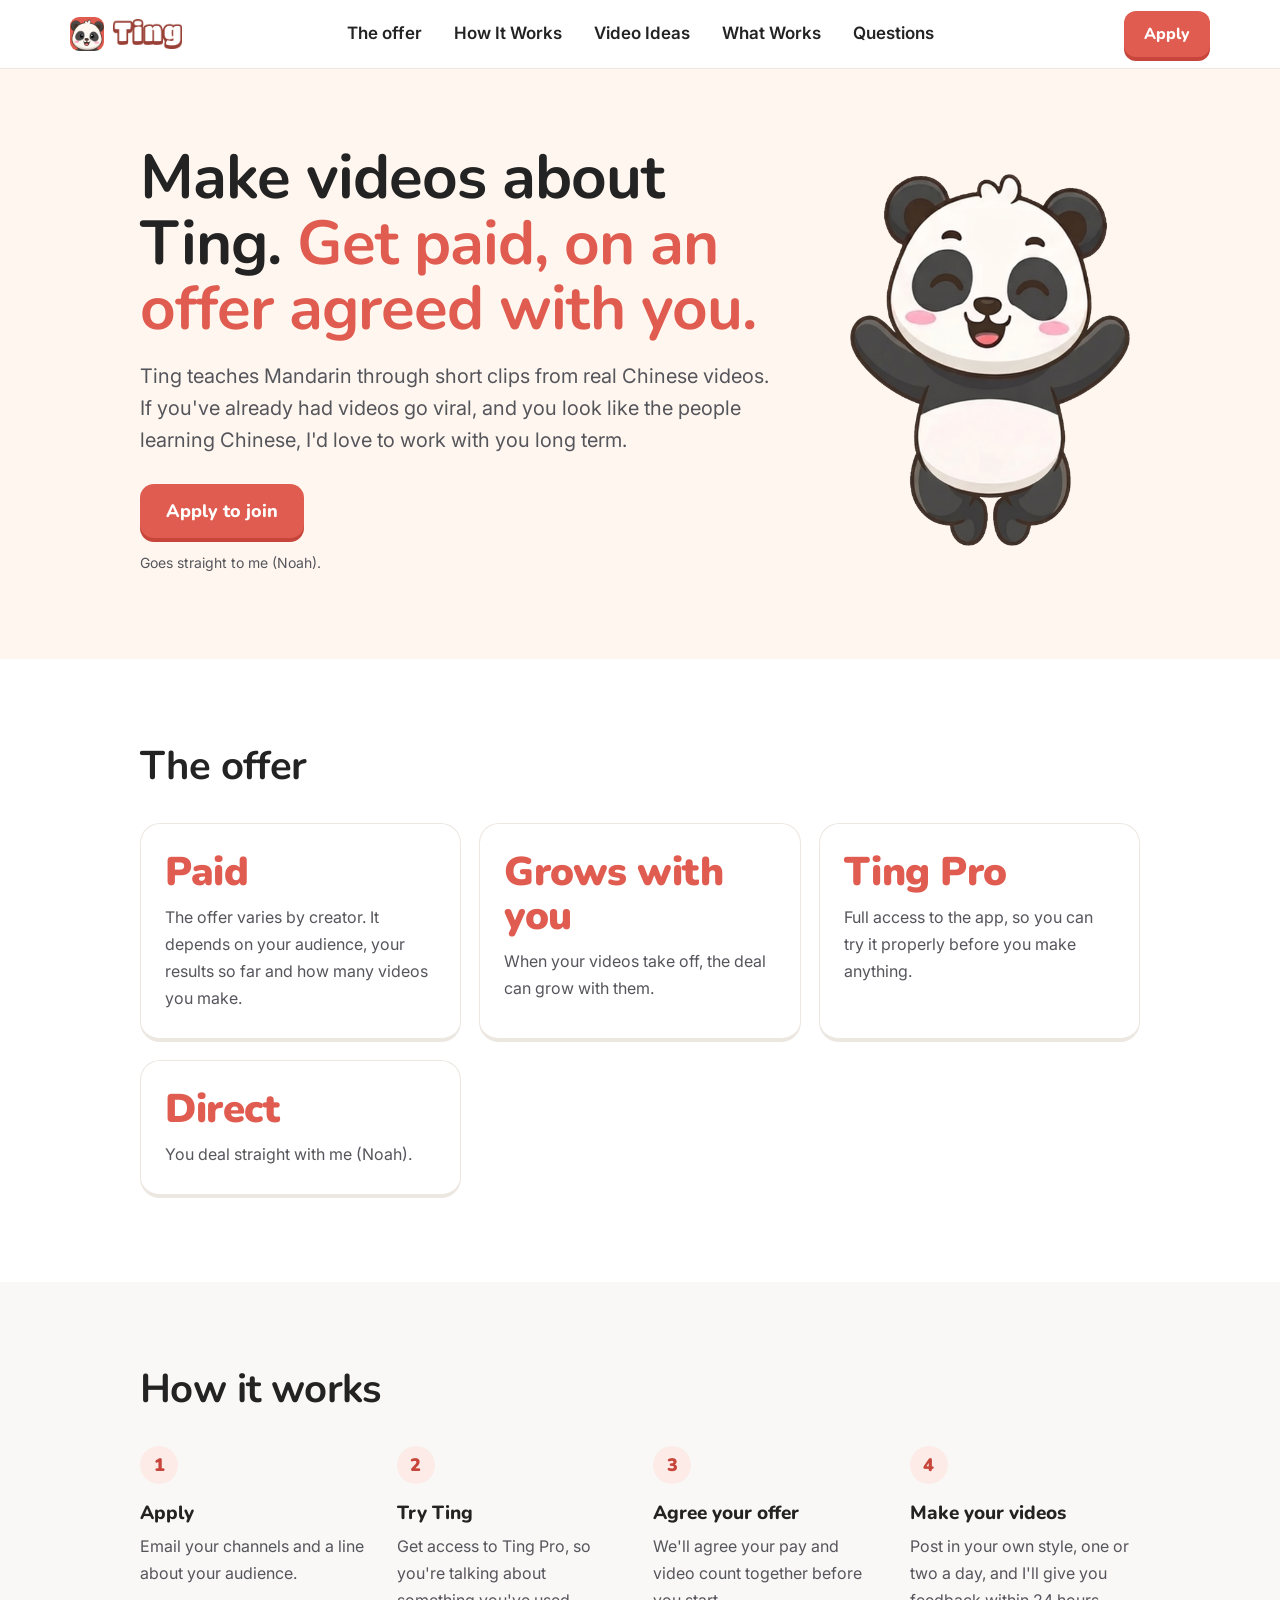
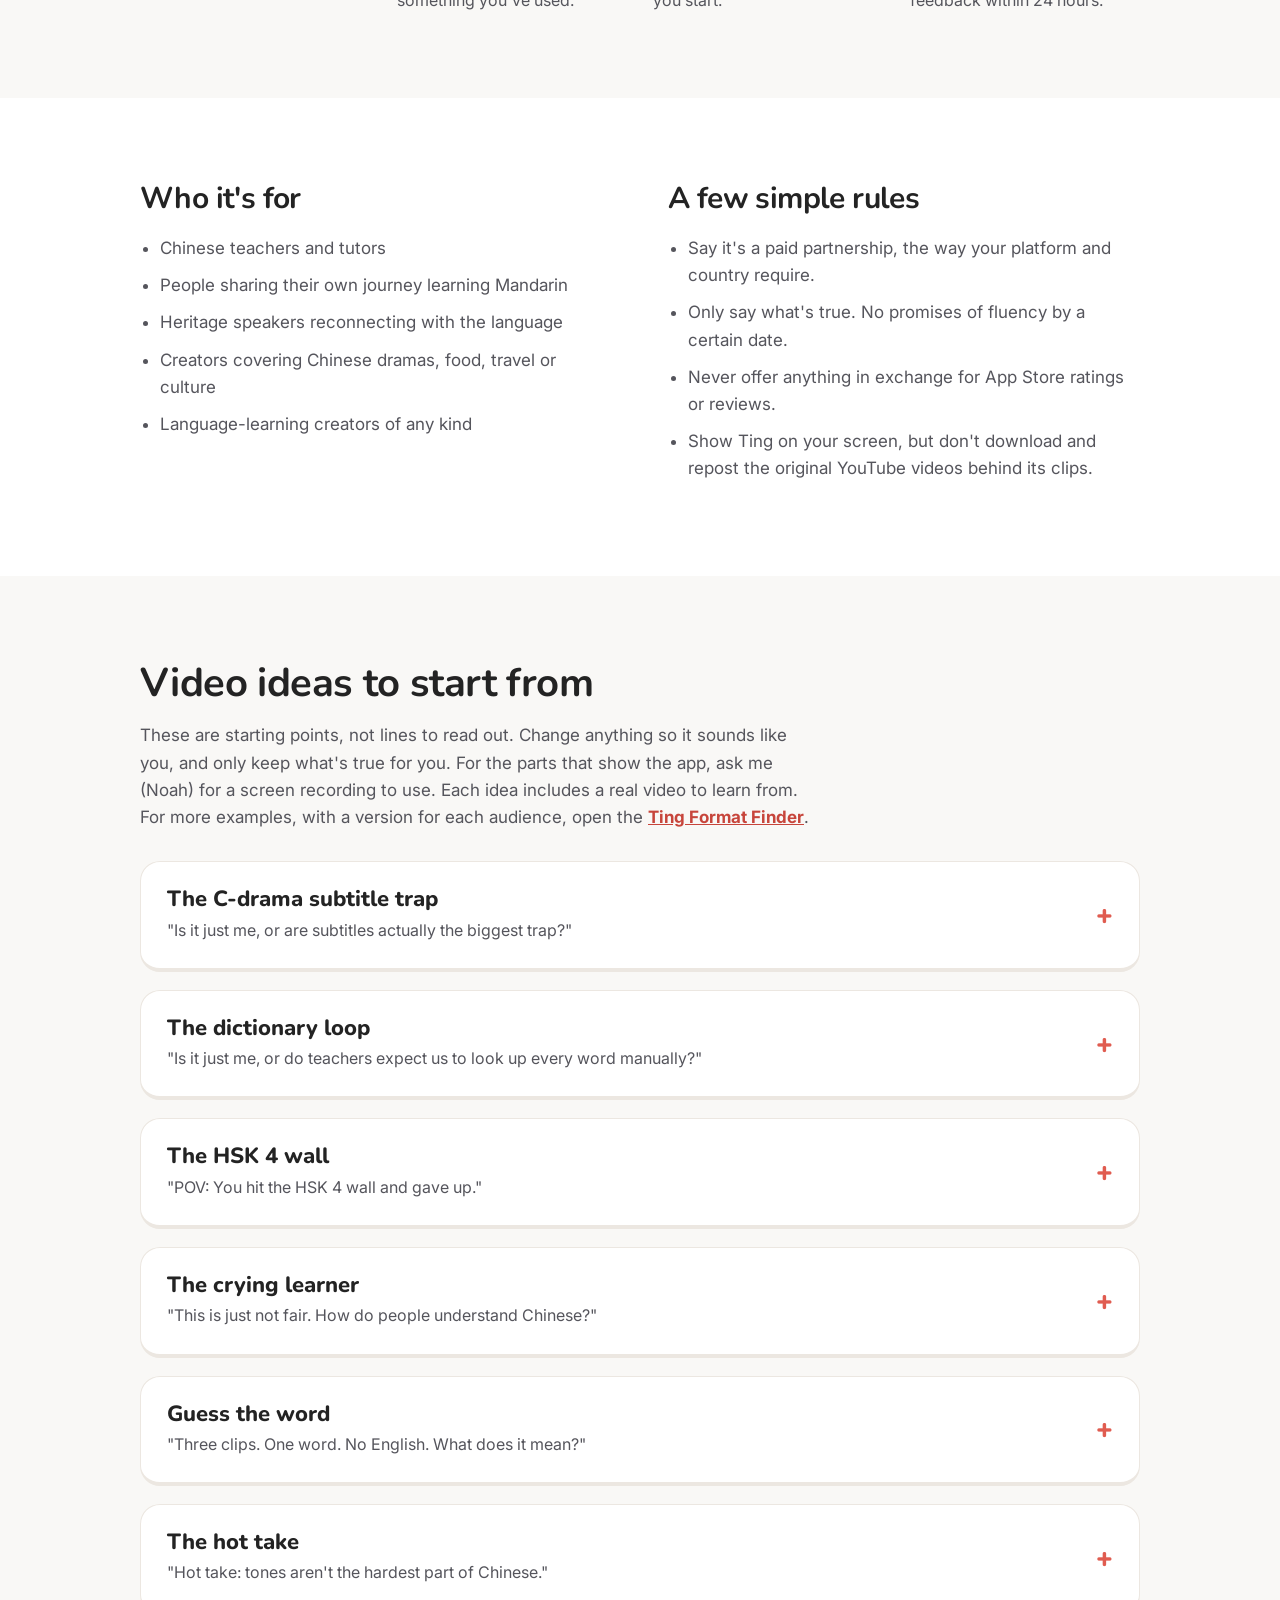
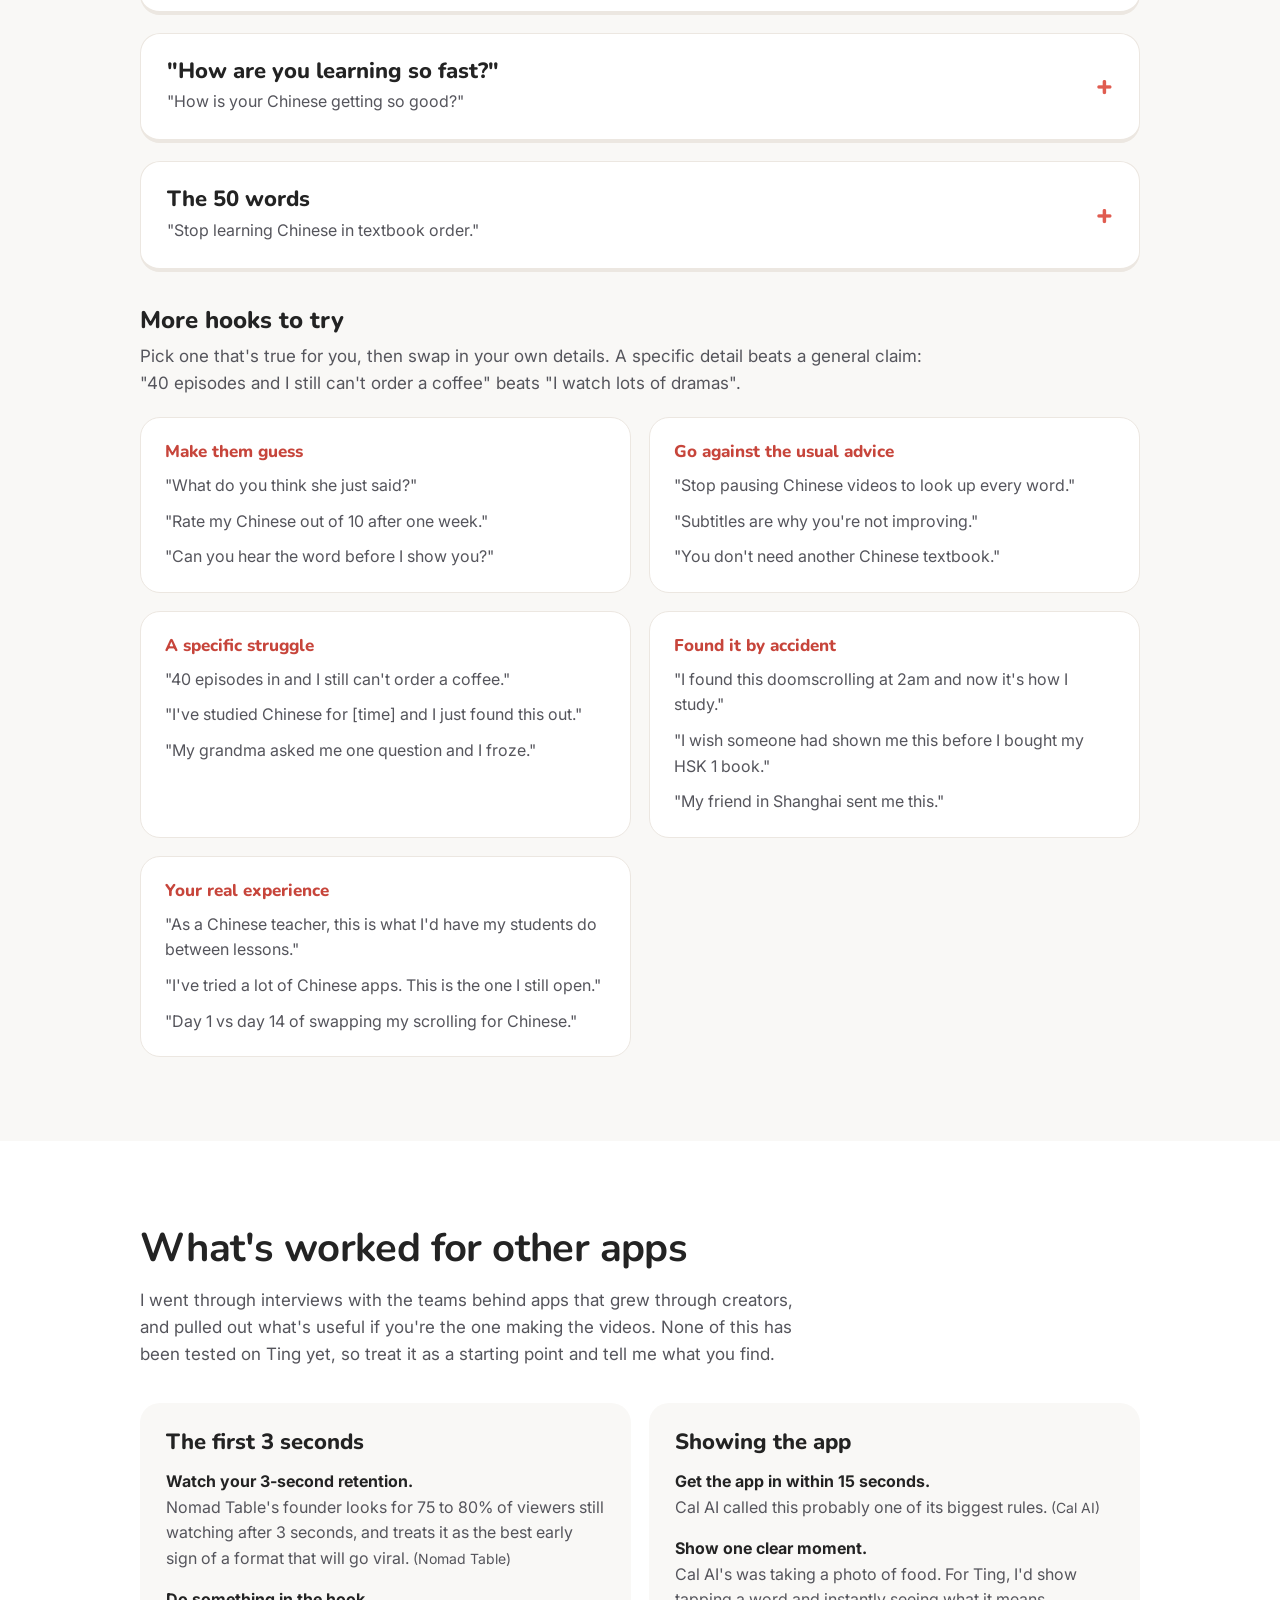
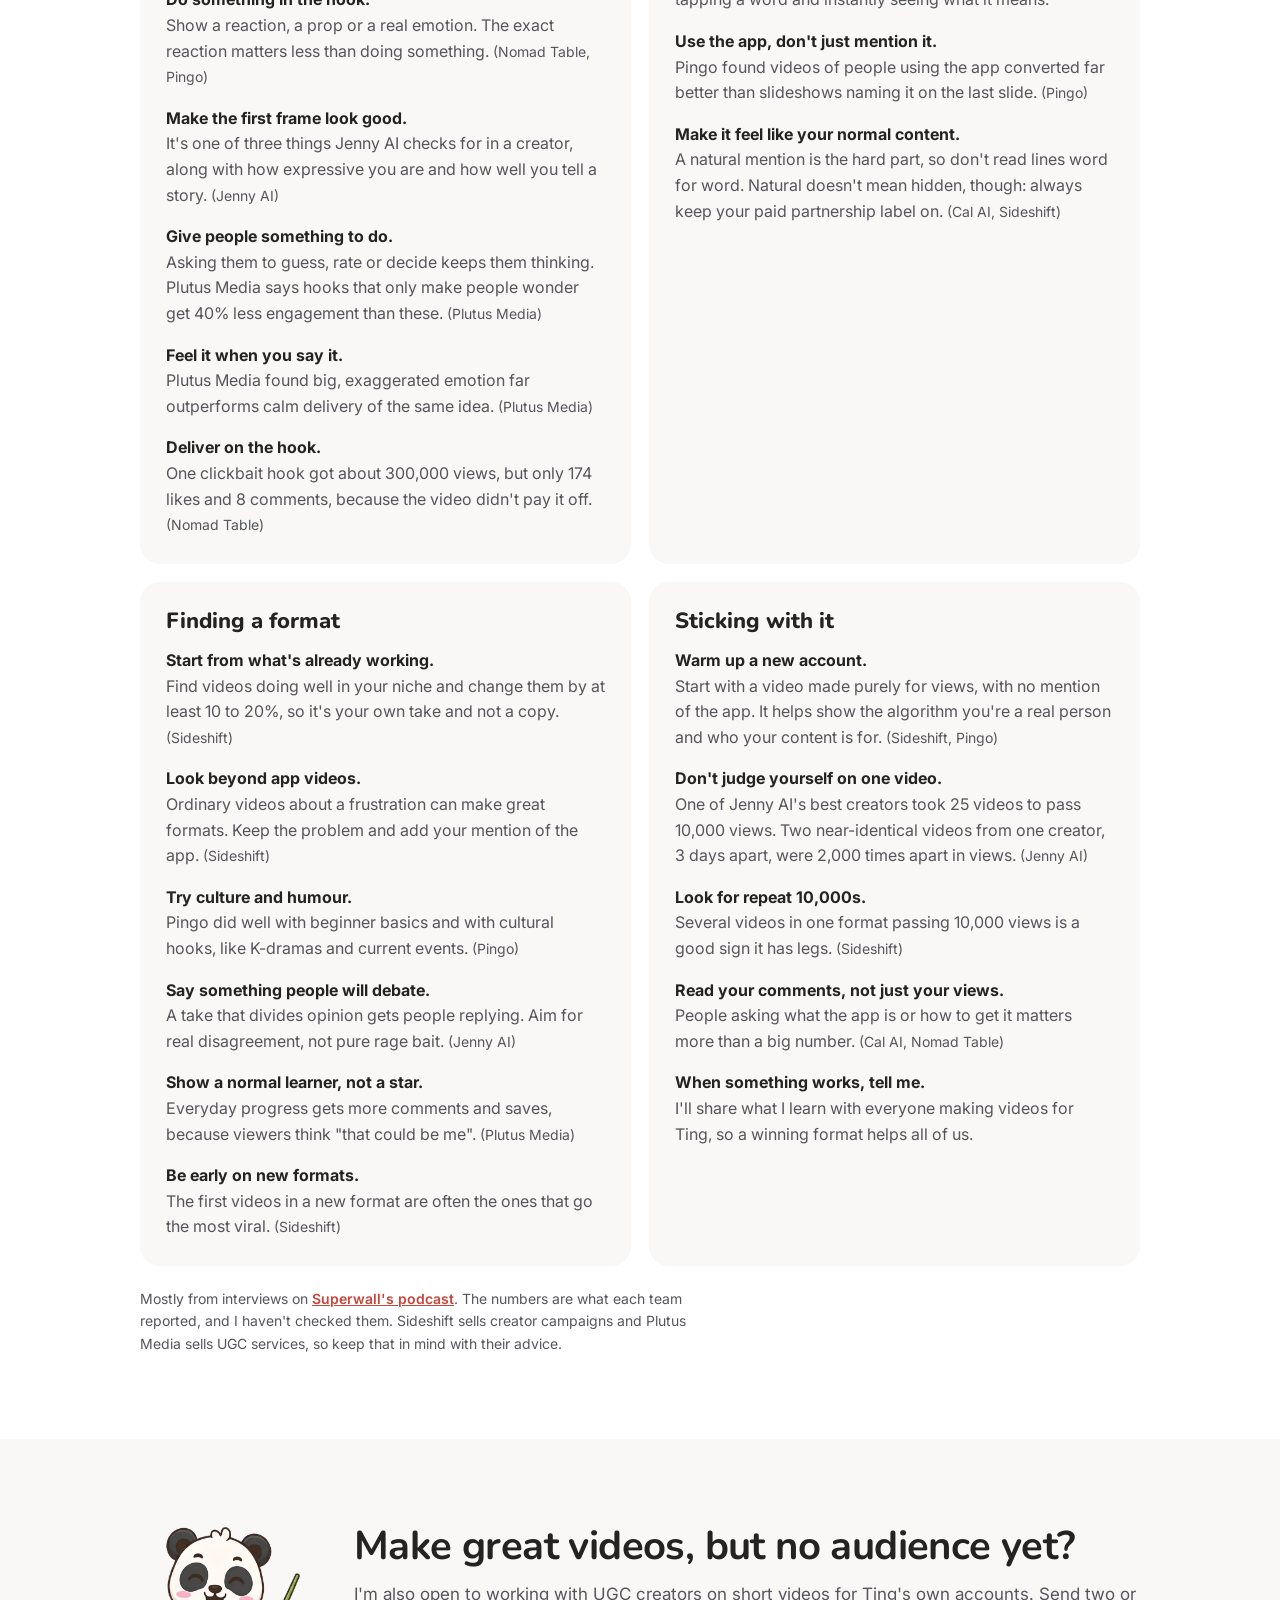
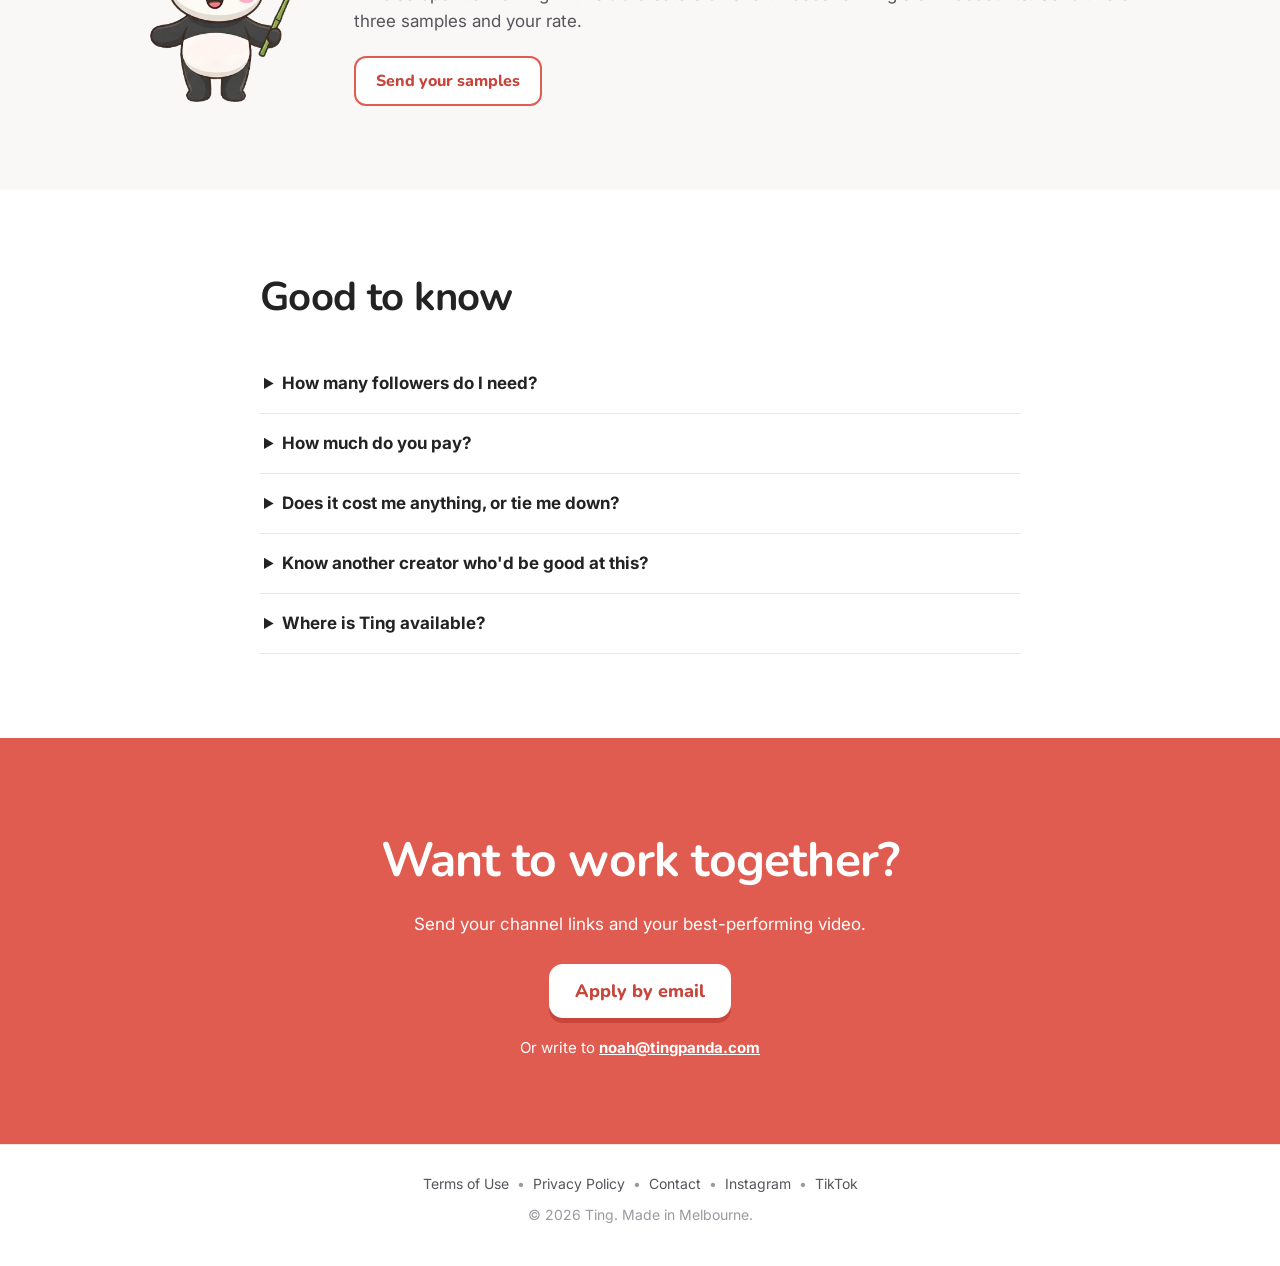
==== creators.html @ 16b4004b "Update website" ====
<!doctype html>
<html lang="en">
<head>
<meta charset="utf-8">
<meta name="viewport" content="width=device-width, initial-scale=1">
<meta name="robots" content="noindex, nofollow">
<title>Ting for Creators</title>
<meta name="description" content="Get paid to make videos about Ting. For creators who have gone viral and look like the people learning Chinese.">
<meta property="og:title" content="Ting for Creators">
<meta property="og:description" content="Get paid to make videos about Ting, on an offer agreed with you.">
<meta property="og:image" content="https://tingpanda.com/img/icon.png">
<link rel="icon" href="img/favicon.png?v=2">
<link rel="apple-touch-icon" href="img/icon.png?v=2">
<link rel="preconnect" href="https://fonts.googleapis.com">
<link rel="preconnect" href="https://fonts.gstatic.com" crossorigin>
<link href="https://fonts.googleapis.com/css2?family=Nunito:wght@700;800;900&family=Inter:wght@300;400;500;600;700&family=Noto+Sans+SC:wght@500;700&display=swap" rel="stylesheet">
<link rel="stylesheet" href="home.css?v=11">
<style>
  .c-hero { padding: 76px 0 84px; background: var(--bg-3); }
  .c-hero .wrap { display: grid; grid-template-columns: 1fr 300px; gap: 56px; align-items: center; max-width: 1000px; }
  .c-hero h1 { font-size: clamp(38px, 5.4vw, 62px); line-height: 1.06; letter-spacing: -1px; margin: 0 0 18px; }
  .c-hero h1 em { font-style: normal; color: var(--coral); }
  .c-hero .lede { font-size: 20px; color: var(--ink-2); margin: 0 0 28px; max-width: 34em; }
  .c-hero .small { font-size: 14px; color: var(--ink-2); margin: 14px 0 0; }
  .c-hero img { width: 100%; max-width: 280px; margin: 0 auto; }

  .c-sec { padding: 84px 0; }
  .c-sec.tint { background: var(--bg-2); }
  .c-sec .wrap { max-width: 1000px; }
  .c-sec h2 { font-size: clamp(28px, 3.6vw, 40px); letter-spacing: -.6px; line-height: 1.15; margin: 0 0 34px; }
  .c-sec > .wrap > p { color: var(--ink-2); max-width: 40em; }

  .terms { display: grid; grid-template-columns: repeat(3, 1fr); gap: 18px; }
  .term { background: #fff; border: 1px solid var(--line); border-bottom-width: 4px; border-radius: 20px; padding: 26px 24px; }
  .term b { display: block; font: 900 40px/1.1 "Nunito", sans-serif; color: var(--coral); margin-bottom: 10px; letter-spacing: -.5px; }
  .term span { color: var(--ink-2); font-size: 16px; }

  .steps { list-style: none; margin: 0; padding: 0; display: grid; grid-template-columns: repeat(4, 1fr); gap: 26px; counter-reset: s; }
  .steps li { counter-increment: s; }
  .steps li::before { content: counter(s); display: grid; place-items: center; width: 38px; height: 38px; border-radius: 50%; background: var(--coral-soft); color: var(--coral-dark); font: 900 18px "Nunito", sans-serif; margin-bottom: 14px; }
  .steps b { display: block; font-family: "Nunito", sans-serif; font-weight: 800; font-size: 19px; margin-bottom: 4px; }
  .steps span { color: var(--ink-2); font-size: 16px; }

  .two { display: grid; grid-template-columns: 1fr 1fr; gap: 56px; }
  .two h2 { font-size: 30px; margin-bottom: 18px; }
  .two ul { margin: 0; padding-left: 20px; color: var(--ink-2); }
  .two li { margin-bottom: 10px; }

  .ideas-intro { margin: -18px 0 30px; }
  .idea { background: #fff; border: 1px solid var(--line); border-bottom-width: 4px; border-radius: 20px; margin-bottom: 18px; }
  .idea summary { cursor: pointer; list-style: none; display: flex; justify-content: space-between; align-items: center; gap: 20px; padding: 24px 26px; }
  .idea summary::-webkit-details-marker { display: none; }
  .idea summary b { display: block; font: 800 22px/1.2 "Nunito", sans-serif; margin-bottom: 4px; }
  .idea summary span { color: var(--ink-2); font-size: 16px; }
  .idea summary::after { content: "+"; flex: none; font: 900 28px/1 "Nunito", sans-serif; color: var(--coral); }
  .idea[open] summary::after { content: "\2212"; }
  .beats { list-style: none; margin: 0; padding: 0 26px; counter-reset: b; }
  .beats li { counter-increment: b; display: grid; grid-template-columns: 34px 1fr 1fr; gap: 12px 20px; padding: 20px 0; border-top: 1px solid var(--line); }
  .beats li::before { content: counter(b); display: grid; place-items: center; width: 30px; height: 30px; border-radius: 50%; background: var(--coral-soft); color: var(--coral-dark); font: 900 15px "Nunito", sans-serif; }
  .beats h4 { margin: 0 0 3px; font: 800 13px "Nunito", sans-serif; color: var(--coral-dark); }
  .beats p { margin: 0; color: var(--ink-2); font-size: 16px; }
  .beats .text { margin-top: 12px; }
  .idea-notes { margin: 0; padding: 18px 26px 24px; border-top: 1px solid var(--line); color: var(--ink-2); font-size: 16px; }

  .refs { padding: 0 26px 22px; }
  .refs h4 { margin: 0 0 10px; font: 800 13px "Nunito", sans-serif; color: var(--coral-dark); }
  .ref-row { display: flex; flex-wrap: wrap; gap: 18px; }
  .ref { margin: 0; width: 100%; max-width: 300px; }
  .ref iframe { display: block; width: 100%; aspect-ratio: 9 / 16; border: 0; border-radius: 14px; background: #000; }
  .ref-play { appearance: none; display: flex; flex-direction: column; align-items: center; justify-content: center; gap: 8px; width: 100%; aspect-ratio: 9 / 16; border: 0; border-radius: 14px; background: #231f1c; color: #fff; font: 800 17px "Nunito", sans-serif; cursor: pointer; }
  .ref-play span { font-size: 36px; line-height: 1; }
  .ref figcaption { margin-top: 8px; font-size: 14px; color: var(--ink-2); }
  .ref figcaption a { color: var(--coral-dark); font-weight: 700; }
  .ref figcaption span { display: block; margin-top: 3px; }
  .ref-none { margin: 0; color: var(--ink-2); font-size: 16px; }

  .hook-bank { margin-top: 34px; }
  .hook-bank h3 { font: 800 24px/1.2 "Nunito", sans-serif; margin: 0 0 8px; }
  .hook-bank > p { color: var(--ink-2); margin: 0 0 20px; max-width: 46em; }
  .hook-groups { display: grid; grid-template-columns: 1fr 1fr; gap: 18px; }
  .hook-groups > div { background: #fff; border: 1px solid var(--line); border-radius: 20px; padding: 22px 24px; }
  .hook-groups h4 { margin: 0 0 10px; font: 800 17px "Nunito", sans-serif; color: var(--coral-dark); }
  .hook-groups ul { list-style: none; margin: 0; padding: 0; }
  .hook-groups li { margin: 0 0 10px; color: var(--ink-2); font-size: 16px; }
  .hook-groups li:last-child { margin-bottom: 0; }

  .tips-intro { margin: -18px 0 34px; }
  .tips { display: grid; grid-template-columns: 1fr 1fr; gap: 18px; }
  .tip-group { background: var(--bg-2); border-radius: 20px; padding: 26px; }
  .tip-group h3 { font: 800 22px/1.2 "Nunito", sans-serif; margin: 0 0 14px; }
  .tip-group ul { list-style: none; margin: 0; padding: 0; }
  .tip-group li { margin: 0 0 16px; color: var(--ink-2); font-size: 16px; }
  .tip-group li:last-child { margin-bottom: 0; }
  .tip-group li b { display: block; color: var(--ink); font-weight: 700; }
  .tip-group li i { font-style: normal; font-size: 14px; }
  .tips-note { margin: 22px 0 0; font-size: 14px; }
  .tips-note a { color: var(--coral-dark); font-weight: 600; }

  .ugc { display: grid; grid-template-columns: 170px 1fr; gap: 44px; align-items: center; }
  .ugc img { width: 150px; margin: 0 auto; }
  .ugc h2 { margin-bottom: 12px; }
  .ugc p { color: var(--ink-2); margin: 0 0 20px; }
  .btn.ghost { background: #fff; color: var(--coral-dark); box-shadow: none; border: 2px solid var(--coral); }

  .c-sec.faq { max-width: none; padding: 84px 0; }
  .c-sec.faq .wrap { max-width: 760px; }
  .c-sec.faq h2 { text-align: left; font-size: clamp(28px, 3.6vw, 40px); }

  .apply { background: var(--coral); color: #fff; text-align: center; padding: 84px 0; }
  .apply h2 { font-size: clamp(32px, 4.4vw, 48px); letter-spacing: -.8px; margin: 0 0 12px; }
  .apply p { margin: 0 auto 26px; max-width: 34em; }
  .apply .btn { background: #fff; color: var(--coral-dark); box-shadow: 0 5px 0 var(--coral-dark); }
  .apply .mail { font-size: 15px; margin: 18px auto 0; }
  .apply .mail a { color: #fff; font-weight: 700; }

  @media (max-width: 900px) {
    .c-hero { padding: 48px 0 56px; }
    .c-hero .wrap { grid-template-columns: 1fr; gap: 32px; }
    .c-hero img { max-width: 190px; }
    .c-sec, .c-sec.faq, .apply { padding: 60px 0; }
    .terms, .two { grid-template-columns: 1fr; }
    .two { gap: 44px; }
    .steps { grid-template-columns: 1fr 1fr; }
    .tips, .hook-groups { grid-template-columns: 1fr; }
    .beats li { grid-template-columns: 34px 1fr; }
    .beats li > div + div { grid-column: 2; }
    .ugc { grid-template-columns: 1fr; gap: 20px; }
    .ugc img { width: 120px; margin: 0; }
  }
  @media (max-width: 480px) { .steps { grid-template-columns: 1fr; } }
</style>
</head>
<body>

<nav class="top">
  <div class="wrap">
    <a class="brand" href="./"><img src="img/icon.png" alt=""><img class="word" src="img/wordmark.png" alt="Ting"></a>
    <div class="links">
      <a href="#terms">The offer</a>
      <a href="#how">How It Works</a>
      <a href="#ideas">Video Ideas</a>
      <a href="#what-works">What Works</a>
      <a href="#questions">Questions</a>
    </div>
    <div class="cta"><a class="btn" href="#apply">Apply</a></div>
  </div>
</nav>

<header class="c-hero">
  <div class="wrap">
    <div>
      <h1>Make videos about Ting. <em>Get paid, on an offer agreed with you.</em></h1>
      <p class="lede">Ting teaches Mandarin through short clips from real Chinese videos. If you've already had videos go viral, and you look like the people learning Chinese, I'd love to work with you long term.</p>
      <a class="btn big" href="#apply">Apply to join</a>
      <p class="small">Goes straight to me (Noah).</p>
    </div>
    <img src="img/ting-celebrate.png" alt="Ting the panda, jumping with both arms up">
  </div>
</header>

<section class="c-sec" id="terms">
  <div class="wrap">
    <h2>The offer</h2>
    <div class="terms">
      <div class="term"><b>Paid</b><span>The offer varies by creator. It depends on your audience, your results so far and how many videos you make.</span></div>
      <div class="term"><b>Grows with you</b><span>When your videos take off, the deal can grow with them.</span></div>
      <div class="term"><b>Ting Pro</b><span>Full access to the app, so you can try it properly before you make anything.</span></div>
      <div class="term"><b>Direct</b><span>You deal straight with me (Noah).</span></div>
    </div>
  </div>
</section>

<section class="c-sec tint" id="how">
  <div class="wrap">
    <h2>How it works</h2>
    <ol class="steps">
      <li><b>Apply</b><span>Email your channels and a line about your audience.</span></li>
      <li><b>Try Ting</b><span>Get access to Ting Pro, so you're talking about something you've used.</span></li>
      <li><b>Agree your offer</b><span>We'll agree your pay and video count together before you start.</span></li>
      <li><b>Make your videos</b><span>Post in your own style, one or two a day, and I'll give you feedback within 24 hours.</span></li>
    </ol>
  </div>
</section>

<section class="c-sec">
  <div class="wrap two">
    <div>
      <h2>Who it's for</h2>
      <ul>
        <li>Chinese teachers and tutors</li>
        <li>People sharing their own journey learning Mandarin</li>
        <li>Heritage speakers reconnecting with the language</li>
        <li>Creators covering Chinese dramas, food, travel or culture</li>
        <li>Language-learning creators of any kind</li>
      </ul>
    </div>
    <div>
      <h2>A few simple rules</h2>
      <ul>
        <li>Say it's a paid partnership, the way your platform and country require.</li>
        <li>Only say what's true. No promises of fluency by a certain date.</li>
        <li>Never offer anything in exchange for App Store ratings or reviews.</li>
        <li>Show Ting on your screen, but don't download and repost the original YouTube videos behind its clips.</li>
      </ul>
    </div>
  </div>
</section>

<section class="c-sec tint" id="ideas">
  <div class="wrap">
    <h2>Video ideas to start from</h2>
    <p class="ideas-intro">These are starting points, not lines to read out. Change anything so it sounds like you, and only keep what's true for you. For the parts that show the app, ask me (Noah) for a screen recording to use. Each idea includes a real video to learn from. For more examples, with a version for each audience, open the <a href="formats.html" style="color:var(--coral-dark);font-weight:700">Ting Format Finder</a>.</p>


    <details class="idea">
      <summary><div><b>The C-drama subtitle trap</b><span>"Is it just me, or are subtitles actually the biggest trap?"</span></div></summary>
      <div class="refs"><h4>Reference video</h4><div class="ref-row">
        <figure class="ref"><button class="ref-play" type="button" data-src="https://www.tiktok.com/player/v1/7694815793871179028?controls=1&amp;autoplay=1" data-title="Reference video by @studyingwithtierra" aria-label="Play Reference video by @studyingwithtierra"><span>▶</span>Play video</button><figcaption><a href="https://www.tiktok.com/@studyingwithtierra/video/7694815793871179028" target="_blank" rel="noopener">@studyingwithtierra</a> · 486K views<span>Borrow the format: satisfying hands, a relatable complaint, then a quick look at the app. This one is for a study app.</span></figcaption></figure>
      </div></div>
      <ol class="beats">
        <li>
          <div><h4>Show</h4><p>Close-up, talking to camera. You're holding a new phone or tablet, with a corner of the clear screen protector pinched between your fingers.</p><div class="text"><h4>On-screen text</h4><p>just me / subtitles / biggest trap?</p></div></div>
          <div><h4>Say</h4><p>"Is it just me, or are subtitles actually the biggest trap?"</p></div>
        </li>
        <li>
          <div><h4>Show</h4><p>Slowly peel the protector back, close to the mic. Cut to you looking frustrated, with a drama playing on the TV behind you.</p><div class="text"><h4>On-screen text</h4><p>watching shows / barely any vocab growth / real TV way too fast / textbooks boring / like me,</p></div></div>
          <div><h4>Say</h4><p>"You spend hours watching C-dramas, but you're just reading English. Barely any vocab growth. Real Chinese is way too fast and textbooks are just boring. If you're stuck like me,"</p></div>
        </li>
        <li>
          <div><h4>Show</h4><p>Screen recording of Ting opening, with a clip playing.</p><div class="text"><h4>On-screen text</h4><p>how I survive / tingpanda.com / real Chinese clips</p></div></div>
          <div><h4>Say</h4><p>"this is how I survive. Ting lets you watch real Chinese videos with interactive words."</p></div>
        </li>
        <li>
          <div><h4>Show</h4><p>Screen recording. Tap a word in the subtitles: the pinyin and English pop up, and it's saved to your flashcards. Add a ding in the edit.</p><div class="text"><h4>On-screen text</h4><p>tap any word / pinyin / auto-flashcards / remember it / HSK levels</p></div></div>
          <div><h4>Say</h4><p>"Just tap a word for the pinyin and meaning. It automatically saves it to your flashcards, so you actually remember it. You can even filter by HSK level, so it's not overwhelming."</p></div>
        </li>
        <li>
          <div><h4>Show</h4><p>Back to camera, looking relieved, with Ting open on your phone.</p><div class="text"><h4>On-screen text</h4><p>A few words from your own line.</p></div></div>
          <div><h4>Say</h4><p>One true thing Ting has done for you, like a word you now catch when you hear it.</p></div>
        </li>
        <li>
          <div><h4>Show</h4><p>Point to where the Save button sits on TikTok.</p><div class="text"><h4>On-screen text</h4><p>Save this / study sesh / follow for more</p></div></div>
          <div><h4>Say</h4><p>"Save this for your next study sesh and follow for more tips."</p></div>
        </li>
      </ol>
      <p class="idea-notes"><strong>Filming notes:</strong> use natural light facing you, with a good mic close to the phone for the peel. Keep the cuts fast during the demo, and highlight key words in the captions in red or yellow. Start on a low-fi, slightly frustrated beat, then switch to a brighter lo-fi beat when the app appears.</p>
    </details>

    <details class="idea">
      <summary><div><b>The dictionary loop</b><span>"Is it just me, or do teachers expect us to look up every word manually?"</span></div></summary>
      <div class="refs"><h4>Reference video</h4><div class="ref-row">
        <figure class="ref"><button class="ref-play" type="button" data-src="https://www.tiktok.com/player/v1/7694815793871179028?controls=1&amp;autoplay=1" data-title="Reference video by @studyingwithtierra" aria-label="Play Reference video by @studyingwithtierra"><span>▶</span>Play video</button><figcaption><a href="https://www.tiktok.com/@studyingwithtierra/video/7694815793871179028" target="_blank" rel="noopener">@studyingwithtierra</a> · 486K views<span>Same format as the subtitle trap: a complaint over something satisfying, then the app.</span></figcaption></figure>
      </div></div>
      <ol class="beats">
        <li>
          <div><h4>Show</h4><p>Close-up, talking to camera. You look exhausted, and drop a thick Chinese dictionary onto the desk with a heavy thud.</p><div class="text"><h4>On-screen text</h4><p>is it just me / dictionary loop / = hell</p></div></div>
          <div><h4>Say</h4><p>"Is it just me, or do teachers expect us to look up every word manually?"</p></div>
        </li>
        <li>
          <div><h4>Show</h4><p>Click a multi-colour pen loudly while acting out the cycle of pausing, looking up and forgetting. Flip through the pages frantically, with a C-drama playing behind you.</p><div class="text"><h4>On-screen text</h4><p>pause video / open dictionary / type radical / forget context / repeat 100x / HSK plateau</p></div></div>
          <div><h4>Say</h4><p>"The manual dictionary loop is literally hell. You pause the video, open your dictionary app, type the strokes, forget the sentence, start over. Hours of work for a 30-second Douyin clip. It's not learning, it's torture."</p></div>
        </li>
        <li>
          <div><h4>Show</h4><p>Abrupt cut to a crisp screen recording. Your thumb scrolls through food videos in Ting.</p><div class="text"><h4>On-screen text</h4><p>how I survive / native content</p></div></div>
          <div><h4>Say</h4><p>"Since I can't pause life, I use Ting instead."</p></div>
        </li>
        <li>
          <div><h4>Show</h4><p>Fast montage. Your thumb taps a character, and the pinyin and meaning pop up. In the edit, the word flies into a Saved icon.</p><div class="text"><h4>On-screen text</h4><p>tap to define / auto-flashcards / no manual entry</p></div></div>
          <div><h4>Say</h4><p>"I just scroll through the feed, see a word I don't know, tap it, and it shows the pinyin and saves it to my flashcards instantly. No typing, no switching apps, just vibes."</p></div>
        </li>
        <li>
          <div><h4>Show</h4><p>Back to camera, leaning back and relaxed, watching a video on your phone with no dictionary in sight.</p><div class="text"><h4>On-screen text</h4><p>A few words from your own line.</p></div></div>
          <div><h4>Say</h4><p>One true thing that's changed for you, like how long it's been since you opened a dictionary mid-video.</p></div>
        </li>
        <li>
          <div><h4>Show</h4><p>Point to an animated Save icon. End on the Ting logo on a clean background.</p><div class="text"><h4>On-screen text</h4><p>Save this / HSK 4, 5, 6 tips</p></div></div>
          <div><h4>Say</h4><p>"Save this if you're stuck at an HSK plateau, and follow for more."</p></div>
        </li>
      </ol>
    </details>

    <details class="idea">
      <summary><div><b>The HSK 4 wall</b><span>"POV: You hit the HSK 4 wall and gave up."</span></div></summary>
      <div class="refs"><h4>Reference video</h4><div class="ref-row">
        <figure class="ref"><button class="ref-play" type="button" data-src="https://www.tiktok.com/player/v1/7694815793871179028?controls=1&amp;autoplay=1" data-title="Reference video by @studyingwithtierra" aria-label="Play Reference video by @studyingwithtierra"><span>▶</span>Play video</button><figcaption><a href="https://www.tiktok.com/@studyingwithtierra/video/7694815793871179028" target="_blank" rel="noopener">@studyingwithtierra</a> · 486K views<span>Same format again: a relatable complaint, then the app.</span></figcaption></figure>
      </div></div>
      <ol class="beats">
        <li>
          <div><h4>Show</h4><p>Close-up, talking to camera. You look exhausted and hold a thick HSK 4 textbook, while one hand clicks a mechanical keyboard just out of frame.</p><div class="text"><h4>On-screen text</h4><p>POV: You hit the HSK 4 wall and gave up.</p></div></div>
          <div><h4>Say</h4><p>"Is it just me, or is HSK 4 a brick wall?"</p></div>
        </li>
        <li>
          <div><h4>Show</h4><p>Fast cuts between your face and extreme close-ups of fingers on creamy-sounding keys. Behind you, a messy desk with Chinese characters on post-its.</p><div class="text"><h4>On-screen text</h4><p>textbooks are too dry / real Chinese is 100x speed / how do people learn this??</p></div></div>
          <div><h4>Say</h4><p>"Textbooks never prepare you. Native content feels like another language, and it's way too fast."</p></div>
        </li>
        <li>
          <div><h4>Show</h4><p>Clean transition from your face to a vertical screen recording of the Ting feed, showing vlogs with Chinese subtitles.</p><div class="text"><h4>On-screen text</h4><p>how I actually survive / native immersion</p></div></div>
          <div><h4>Say</h4><p>"This is what I use now: the Ting app."</p></div>
        </li>
        <li>
          <div><h4>Show</h4><p>Zoom in on a fast-talking vlogger in the recording. Tap a hard word in the subtitles, and the pinyin and English pop up. In the edit, the word flies into a saved icon.</p><div class="text"><h4>On-screen text</h4><p>taps = definitions / auto-convert to flashcard / SRS magic</p></div></div>
          <div><h4>Say</h4><p>"Just scroll, and when you don't know a word, tap it. You get the pinyin and meaning, and it becomes a flashcard to help it stick."</p></div>
        </li>
        <li>
          <div><h4>Show</h4><p>Back to you, looking relaxed, with a C-drama on a tablet behind you and no textbook in sight.</p><div class="text"><h4>On-screen text</h4><p>A few words from your own line.</p></div></div>
          <div><h4>Say</h4><p>One true thing that's changed for you, like a line you caught in a show without looking down.</p></div>
        </li>
        <li>
          <div><h4>Show</h4><p>Point to the Ting logo on your phone and give a thumbs up.</p><div class="text"><h4>On-screen text</h4><p>Save this / Link in bio?</p></div></div>
          <div><h4>Say</h4><p>"Save this for your next study session, and follow for more tips."</p></div>
        </li>
      </ol>
      <p class="idea-notes"><strong>Filming notes:</strong> use soft desk lighting, an external mic close to the keyboard, and a tripod for steady phone shots. Start the audio of each beat just before the picture changes to keep the momentum up. Use lo-fi beats with a steady rhythm that matches the tapping.</p>
    </details>

    <details class="idea">
      <summary><div><b>The crying learner</b><span>"This is just not fair. How do people understand Chinese?"</span></div></summary>
      <div class="refs"><h4>Reference videos</h4><div class="ref-row">
        <figure class="ref"><button class="ref-play" type="button" data-src="https://www.tiktok.com/player/v1/7573598206358031623?controls=1&amp;autoplay=1" data-title="Reference video by @learnwithshrimpik" aria-label="Play Reference video by @learnwithshrimpik"><span>▶</span>Play video</button><figcaption><a href="https://www.tiktok.com/@learnwithshrimpik/video/7573598206358031623" target="_blank" rel="noopener">@learnwithshrimpik</a> · 31.9M views<span>The biggest example, for a Russian-learning app.</span></figcaption></figure>
        <figure class="ref"><button class="ref-play" type="button" data-src="https://www.tiktok.com/player/v1/7561245335427878151?controls=1&amp;autoplay=1" data-title="Reference video by @lifewchloedespatie" aria-label="Play Reference video by @lifewchloedespatie"><span>▶</span>Play video</button><figcaption><a href="https://www.tiktok.com/@lifewchloedespatie/video/7561245335427878151" target="_blank" rel="noopener">@lifewchloedespatie</a> · 4.8M views<span>The same format about learning Chinese.</span></figcaption></figure>
      </div></div>
      <ol class="beats">
        <li>
          <div><h4>Show</h4><p>Tight close-up, on the edge of tears. Smudged mascara is what the big versions use. Hold for under 2 seconds.</p><div class="text"><h4>On-screen text</h4><p>This is just not fair. How do people understand Chinese?</p></div></div>
          <div><h4>Say</h4><p>Nothing. Let your face do it.</p></div>
        </li>
        <li>
          <div><h4>Show</h4><p>Hard cut to your phone in your hand, with a Ting clip playing and the sound up. Keep the same text on screen the whole video.</p><div class="text"><h4>On-screen text</h4><p>Same line, unchanged.</p></div></div>
          <div><h4>Say</h4><p>Nothing. The clip is the sound.</p></div>
        </li>
        <li>
          <div><h4>Show</h4><p>Tap a word. The pinyin and meaning pop up.</p><div class="text"><h4>On-screen text</h4><p>Same line, unchanged.</p></div></div>
          <div><h4>Say</h4><p>Nothing, or repeat the word once, badly.</p></div>
        </li>
        <li>
          <div><h4>Show</h4><p>End on the phone, a beat after the meaning appears. Don't cut back for a speech.</p><div class="text"><h4>On-screen text</h4><p>Same line, unchanged.</p></div></div>
          <div><h4>Say</h4><p>Nothing. Put Ting in your caption, with your paid partnership label on.</p></div>
        </li>
      </ol>
      <p class="idea-notes"><strong>Why this one:</strong> This is the strongest format we found for language apps. Versions for CapWords and Airlearn reached 4.7M, 5.4M and 2.9M views, with up to 163,000 shares, in 5 to 15 seconds. It works because the feeling is big and the demo is instant. Go big with the emotion: calm versions don't travel.</p>
    </details>

    <details class="idea">
      <summary><div><b>Guess the word</b><span>"Three clips. One word. No English. What does it mean?"</span></div></summary>
      <div class="refs"><h4>Reference video</h4><p class="ref-none">This one is our own idea, so there isn't a proven example yet. If you try it, you'd be one of the first.</p></div>
      <ol class="beats">
        <li>
          <div><h4>Show</h4><p>Your phone, playing the first of three Ting clips that use the same word. Ask me for these: I can send any word, and 喝 is a good first one because you can see people drinking.</p><div class="text"><h4>On-screen text</h4><p>3 clips / 1 word / what does 喝 mean?</p></div></div>
          <div><h4>Say</h4><p>Nothing. Let the clips play, about 2 seconds each.</p></div>
        </li>
        <li>
          <div><h4>Show</h4><p>Clips two and three, cut fast.</p><div class="text"><h4>On-screen text</h4><p>clip 2 / clip 3 / guess in the comments</p></div></div>
          <div><h4>Say</h4><p>"Got it? Comment your guess before I tell you."</p></div>
        </li>
        <li>
          <div><h4>Show</h4><p>Tap the word in Ting. The meaning pops up.</p><div class="text"><h4>On-screen text</h4><p>喝 hē = drink</p></div></div>
          <div><h4>Say</h4><p>"It means drink. You just worked that out with no flashcard."</p></div>
        </li>
        <li>
          <div><h4>Show</h4><p>Back to you, or stay on the app.</p><div class="text"><h4>On-screen text</h4><p>Ting / real clips, one new word at a time</p></div></div>
          <div><h4>Say</h4><p>"That's how Ting teaches you. Follow and I'll test you on another one."</p></div>
        </li>
      </ol>
      <p class="idea-notes"><strong>Why this one:</strong> It makes the viewer do something, and every guess is a comment. It also shows what makes Ting different in about 10 seconds.</p>
    </details>

    <details class="idea">
      <summary><div><b>The hot take</b><span>"Hot take: tones aren't the hardest part of Chinese."</span></div></summary>
      <div class="refs"><h4>Reference video</h4><div class="ref-row">
        <figure class="ref"><button class="ref-play" type="button" data-src="https://www.tiktok.com/player/v1/7686369171365432583?controls=1&amp;autoplay=1" data-title="Reference video by @moji.learn" aria-label="Play Reference video by @moji.learn"><span>▶</span>Play video</button><figcaption><a href="https://www.tiktok.com/@moji.learn/video/7686369171365432583" target="_blank" rel="noopener">@moji.learn</a> · 352K views<span>No face and no talking: handwriting, then the phone.</span></figcaption></figure>
      </div></div>
      <ol class="beats">
        <li>
          <div><h4>Show</h4><p>Your hand writing characters in a notebook, filmed from above. No face needed.</p><div class="text"><h4>On-screen text</h4><p>HOT TAKE: tones aren't the hardest part of Chinese</p></div></div>
          <div><h4>Say</h4><p>Nothing. Quiet music and the sound of the pen.</p></div>
        </li>
        <li>
          <div><h4>Show</h4><p>Pick up your phone and open Ting. A real clip plays with pinyin above each word.</p><div class="text"><h4>On-screen text</h4><p>It's understanding people at normal speed</p></div></div>
          <div><h4>Say</h4><p>Nothing, or say the line if you prefer.</p></div>
        </li>
        <li>
          <div><h4>Show</h4><p>Tap one or two words, then swipe to the next clip.</p><div class="text"><h4>On-screen text</h4><p>so I learn from clips I can almost follow</p></div></div>
          <div><h4>Say</h4><p>Nothing.</p></div>
        </li>
      </ol>
      <p class="idea-notes"><strong>Why this one:</strong> A hiragana version of this got 121,000 views, about 165 times that account's usual, with no face and no talking. Use your own take, as long as you believe it, and expect people to argue with you in the comments.</p>
    </details>

    <details class="idea">
      <summary><div><b>"How are you learning so fast?"</b><span>"How is your Chinese getting so good?"</span></div></summary>
      <div class="refs"><h4>Reference video</h4><div class="ref-row">
        <figure class="ref"><button class="ref-play" type="button" data-src="https://www.tiktok.com/player/v1/7665635625688763668?controls=1&amp;autoplay=1" data-title="Reference video by @moji.learn" aria-label="Play Reference video by @moji.learn"><span>▶</span>Play video</button><figcaption><a href="https://www.tiktok.com/@moji.learn/video/7665635625688763668" target="_blank" rel="noopener">@moji.learn</a> · 330K views<span>A question, a one-word answer, then fast cuts.</span></figcaption></figure>
      </div></div>
      <ol class="beats">
        <li>
          <div><h4>Show</h4><p>An open textbook or a page of notes.</p><div class="text"><h4>On-screen text</h4><p>"How is your Chinese getting better so fast?"</p></div></div>
          <div><h4>Say</h4><p>Nothing. Quiet music.</p></div>
        </li>
        <li>
          <div><h4>Show</h4><p>Cut to Ting on your phone, with a clip playing.</p><div class="text"><h4>On-screen text</h4><p>"Ting"</p></div></div>
          <div><h4>Say</h4><p>Nothing.</p></div>
        </li>
        <li>
          <div><h4>Show</h4><p>Same shot.</p><div class="text"><h4>On-screen text</h4><p>"But how???"</p></div></div>
          <div><h4>Say</h4><p>Nothing.</p></div>
        </li>
        <li>
          <div><h4>Show</h4><p>Three or four fast cuts through Ting: a clip, a word tap, a review, another clip. One short line on each.</p><div class="text"><h4>On-screen text</h4><p>A few words each, in your own words</p></div></div>
          <div><h4>Say</h4><p>Nothing. Only use this if someone really has noticed your Chinese improving, or word the question as your own.</p></div>
        </li>
      </ol>
      <p class="idea-notes"><strong>Why this one:</strong> A Japanese learning version got about 100,000 views and nearly 4,000 saves, about 135 times that account's usual, using a one-word answer and fast cuts. It's easy to film and easy to change for any topic.</p>
    </details>

    <details class="idea">
      <summary><div><b>The 50 words</b><span>"Stop learning Chinese in textbook order."</span></div></summary>
      <div class="refs"><h4>Reference video</h4><div class="ref-row">
        <figure class="ref"><button class="ref-play" type="button" data-src="https://www.tiktok.com/player/v1/7658522978895908118?controls=1&amp;autoplay=1" data-title="Reference video by @englishbylily" aria-label="Play Reference video by @englishbylily"><span>▶</span>Play video</button><figcaption><a href="https://www.tiktok.com/@englishbylily/video/7658522978895908118" target="_blank" rel="noopener">@englishbylily</a> · 597K views<span>A closest match for the list idea: a word list that fills in as it's said. The 50 words angle itself is ours and untested.</span></figcaption></figure>
      </div></div>
      <ol class="beats">
        <li>
          <div><h4>Show</h4><p>Close a textbook and push it out of the frame.</p><div class="text"><h4>On-screen text</h4><p>Stop learning Chinese in textbook order</p></div></div>
          <div><h4>Say</h4><p>"Stop learning Chinese in textbook order."</p></div>
        </li>
        <li>
          <div><h4>Show</h4><p>Write the top five words on paper, or show them on screen: 的 我 是 了 你.</p><div class="text"><h4>On-screen text</h4><p>2.4 million words / 1,138 Chinese videos / top 50 = 46%</p></div></div>
          <div><h4>Say</h4><p>"Ting counted 2.4 million words across 1,138 Chinese videos. Just 50 words made up 46% of them."</p></div>
        </li>
        <li>
          <div><h4>Show</h4><p>Screen recording of Ting, with one of those words in a real clip.</p><div class="text"><h4>On-screen text</h4><p>the words people actually say</p></div></div>
          <div><h4>Say</h4><p>"So Ting teaches the most common words first, in clips of real people saying them."</p></div>
        </li>
        <li>
          <div><h4>Show</h4><p>Back to you.</p><div class="text"><h4>On-screen text</h4><p>Save this / follow for more</p></div></div>
          <div><h4>Say</h4><p>"Save this, and follow for more."</p></div>
        </li>
      </ol>
      <p class="idea-notes"><strong>Why this one:</strong> It goes against what people assume, and the number is real. Stick to this wording: knowing 46% of the words is not the same as understanding 46% of a video, so don't claim that.</p>
    </details>

    <div class="hook-bank">
      <h3>More hooks to try</h3>
      <p>Pick one that's true for you, then swap in your own details. A specific detail beats a general claim: "40 episodes and I still can't order a coffee" beats "I watch lots of dramas".</p>
      <div class="hook-groups">
        <div><h4>Make them guess</h4><ul><li>"What do you think she just said?"</li><li>"Rate my Chinese out of 10 after one week."</li><li>"Can you hear the word before I show you?"</li></ul></div>
        <div><h4>Go against the usual advice</h4><ul><li>"Stop pausing Chinese videos to look up every word."</li><li>"Subtitles are why you're not improving."</li><li>"You don't need another Chinese textbook."</li></ul></div>
        <div><h4>A specific struggle</h4><ul><li>"40 episodes in and I still can't order a coffee."</li><li>"I've studied Chinese for [time] and I just found this out."</li><li>"My grandma asked me one question and I froze."</li></ul></div>
        <div><h4>Found it by accident</h4><ul><li>"I found this doomscrolling at 2am and now it's how I study."</li><li>"I wish someone had shown me this before I bought my HSK 1 book."</li><li>"My friend in Shanghai sent me this."</li></ul></div>
        <div><h4>Your real experience</h4><ul><li>"As a Chinese teacher, this is what I'd have my students do between lessons."</li><li>"I've tried a lot of Chinese apps. This is the one I still open."</li><li>"Day 1 vs day 14 of swapping my scrolling for Chinese."</li></ul></div>
      </div>
    </div>
  </div>
</section>

<section class="c-sec" id="what-works">
  <div class="wrap">
    <h2>What's worked for other apps</h2>
    <p class="tips-intro">I went through interviews with the teams behind apps that grew through creators, and pulled out what's useful if you're the one making the videos. None of this has been tested on Ting yet, so treat it as a starting point and tell me what you find.</p>

    <div class="tips">
      <div class="tip-group">
        <h3>The first 3 seconds</h3>
        <ul>
          <li><b>Watch your 3-second retention.</b> Nomad Table's founder looks for 75 to 80% of viewers still watching after 3 seconds, and treats it as the best early sign of a format that will go viral. <i>(Nomad Table)</i></li>
          <li><b>Do something in the hook.</b> Show a reaction, a prop or a real emotion. The exact reaction matters less than doing something. <i>(Nomad Table, Pingo)</i></li>
          <li><b>Make the first frame look good.</b> It's one of three things Jenny AI checks for in a creator, along with how expressive you are and how well you tell a story. <i>(Jenny AI)</i></li>
          <li><b>Give people something to do.</b> Asking them to guess, rate or decide keeps them thinking. Plutus Media says hooks that only make people wonder get 40% less engagement than these. <i>(Plutus Media)</i></li>
          <li><b>Feel it when you say it.</b> Plutus Media found big, exaggerated emotion far outperforms calm delivery of the same idea. <i>(Plutus Media)</i></li>
          <li><b>Deliver on the hook.</b> One clickbait hook got about 300,000 views, but only 174 likes and 8 comments, because the video didn't pay it off. <i>(Nomad Table)</i></li>
        </ul>
      </div>

      <div class="tip-group">
        <h3>Showing the app</h3>
        <ul>
          <li><b>Get the app in within 15 seconds.</b> Cal AI called this probably one of its biggest rules. <i>(Cal AI)</i></li>
          <li><b>Show one clear moment.</b> Cal AI's was taking a photo of food. For Ting, I'd show tapping a word and instantly seeing what it means.</li>
          <li><b>Use the app, don't just mention it.</b> Pingo found videos of people using the app converted far better than slideshows naming it on the last slide. <i>(Pingo)</i></li>
          <li><b>Make it feel like your normal content.</b> A natural mention is the hard part, so don't read lines word for word. Natural doesn't mean hidden, though: always keep your paid partnership label on. <i>(Cal AI, Sideshift)</i></li>
        </ul>
      </div>

      <div class="tip-group">
        <h3>Finding a format</h3>
        <ul>
          <li><b>Start from what's already working.</b> Find videos doing well in your niche and change them by at least 10 to 20%, so it's your own take and not a copy. <i>(Sideshift)</i></li>
          <li><b>Look beyond app videos.</b> Ordinary videos about a frustration can make great formats. Keep the problem and add your mention of the app. <i>(Sideshift)</i></li>
          <li><b>Try culture and humour.</b> Pingo did well with beginner basics and with cultural hooks, like K-dramas and current events. <i>(Pingo)</i></li>
          <li><b>Say something people will debate.</b> A take that divides opinion gets people replying. Aim for real disagreement, not pure rage bait. <i>(Jenny AI)</i></li>
          <li><b>Show a normal learner, not a star.</b> Everyday progress gets more comments and saves, because viewers think "that could be me". <i>(Plutus Media)</i></li>
          <li><b>Be early on new formats.</b> The first videos in a new format are often the ones that go the most viral. <i>(Sideshift)</i></li>
        </ul>
      </div>

      <div class="tip-group">
        <h3>Sticking with it</h3>
        <ul>
          <li><b>Warm up a new account.</b> Start with a video made purely for views, with no mention of the app. It helps show the algorithm you're a real person and who your content is for. <i>(Sideshift, Pingo)</i></li>
          <li><b>Don't judge yourself on one video.</b> One of Jenny AI's best creators took 25 videos to pass 10,000 views. Two near-identical videos from one creator, 3 days apart, were 2,000 times apart in views. <i>(Jenny AI)</i></li>
          <li><b>Look for repeat 10,000s.</b> Several videos in one format passing 10,000 views is a good sign it has legs. <i>(Sideshift)</i></li>
          <li><b>Read your comments, not just your views.</b> People asking what the app is or how to get it matters more than a big number. <i>(Cal AI, Nomad Table)</i></li>
          <li><b>When something works, tell me.</b> I'll share what I learn with everyone making videos for Ting, so a winning format helps all of us.</li>
        </ul>
      </div>
    </div>

    <p class="tips-note">Mostly from interviews on <a href="https://www.youtube.com/@SuperwallHQ" target="_blank" rel="noopener">Superwall's podcast</a>. The numbers are what each team reported, and I haven't checked them. Sideshift sells creator campaigns and Plutus Media sells UGC services, so keep that in mind with their advice.</p>
  </div>
</section>

<section class="c-sec tint">
  <div class="wrap ugc">
    <img src="img/ting-point.png" alt="Ting the panda, holding a bamboo pointer">
    <div>
      <h2>Make great videos, but no audience yet?</h2>
      <p>I'm also open to working with UGC creators on short videos for Ting's own accounts. Send two or three samples and your rate.</p>
      <a class="btn ghost" href="mailto:noah@tingpanda.com?subject=UGC%20for%20Ting&amp;body=Links%20to%20my%20samples%3A%0A%0AMy%20rate%20per%20video%3A%0A">Send your samples</a>
    </div>
  </div>
</section>

<section class="c-sec faq" id="questions">
  <div class="wrap">
    <h2>Good to know</h2>
    <details><summary>How many followers do I need?</summary><p>There's no minimum. What matters is that you've already made a video go viral on your own account or project, and that you look like the people Ting is for.</p></details>
    <details><summary>How much do you pay?</summary><p>It varies by creator, depending on your audience, your results so far and how many videos you make. We'll talk it through and agree everything before you start.</p></details>
    <details><summary>Does it cost me anything, or tie me down?</summary><p>No cost and no exclusivity. You can work with other apps too, and anything you commit to is agreed before you start.</p></details>
    <details><summary>Know another creator who'd be good at this?</summary><p>Send them this page.</p></details>
    <details><summary>Where is Ting available?</summary><p>On iPhone and iPad, in most countries. It isn't available in mainland China, so it suits audiences outside China best.</p></details>
  </div>
</section>

<section class="apply" id="apply">
  <div class="wrap">
    <h2>Want to work together?</h2>
    <p>Send your channel links and your best-performing video.</p>
    <a class="btn big" href="mailto:noah@tingpanda.com?subject=Ting%20creators%20application&amp;body=My%20channels%3A%0A%0AMy%20best-performing%20video%3A%0A%0AWho%20follows%20me%3A%0A%0AHow%20I'd%20share%20Ting%3A%0A">Apply by email</a>
    <p class="mail">Or write to <a href="mailto:noah@tingpanda.com">noah@tingpanda.com</a></p>
  </div>
</section>

<footer>
  <a href="terms.html">Terms of Use</a> • <a href="privacy.html">Privacy Policy</a> • <a href="support.html">Contact</a> • <a href="https://www.instagram.com/learnwithting/" target="_blank" rel="noopener">Instagram</a> • <a href="https://www.tiktok.com/@ting.chinese" target="_blank" rel="noopener">TikTok</a>
  <div style="margin-top:8px">© 2026 Ting. Made in Melbourne.</div>
</footer>

<script>
// Nothing plays until someone presses Play, and closing an idea stops its video.
document.querySelectorAll(".ref-play").forEach(function (b) {
  b.addEventListener("click", function () {
    var f = document.createElement("iframe");
    f.src = b.dataset.src; f.title = b.dataset.title; f.allow = "fullscreen; autoplay";
    f.dataset.src = b.dataset.src; f.dataset.title = b.dataset.title;
    b.replaceWith(f);
  });
});
document.querySelectorAll(".idea").forEach(function (d) {
  d.addEventListener("toggle", function () {
    if (d.open) return;
    d.querySelectorAll(".ref iframe").forEach(function (f) {
      var b = document.createElement("button");
      b.className = "ref-play"; b.type = "button"; b.dataset.src = f.dataset.src; b.dataset.title = f.dataset.title;
      b.setAttribute("aria-label", "Play " + f.dataset.title);
      b.innerHTML = "<span>\u25B6</span>Play video";
      b.addEventListener("click", function () {
        var n = document.createElement("iframe");
        n.src = b.dataset.src; n.title = b.dataset.title; n.allow = "fullscreen; autoplay";
        n.dataset.src = b.dataset.src; n.dataset.title = b.dataset.title;
        b.replaceWith(n);
      });
      f.replaceWith(b);
    });
  });
});
</script>
</body>
</html>
---- home.css ----
/* Homepage, laid out like kikulang.com: a live phone in the hero, three
   numbered feature cards with working demos, then the download. The legal
   pages keep style.css. */
:root {
  --coral: #E05C50;
  --coral-dark: #C7453B;
  --coral-soft: #FDEBE7;
  --good: #3FAE5A;
  --again: #E05C50;
  --ink: #232323;
  --ink-2: #55555C;
  --ink-3: #9A9AA2;
  --bg: #FFFFFF;
  --bg-2: #F9F8F6;
  --bg-3: #FFF7EF;
  --line: #ECE7E1;
  color-scheme: light;
}
* { box-sizing: border-box; }
html { scroll-behavior: smooth; }
body { margin: 0; background: var(--bg); color: var(--ink); font-family: "Inter", system-ui, -apple-system, sans-serif;
  font-size: 17px; line-height: 1.6; -webkit-font-smoothing: antialiased; overflow-x: hidden; }
h1, h2, h3, .brand { font-family: "Nunito", system-ui, sans-serif; }
img { max-width: 100%; display: block; }
a { color: inherit; }
.zh { font-family: "Noto Sans SC", sans-serif; }
.wrap { width: min(1140px, 100% - 32px); margin: 0 auto; }
.sr { position: absolute; width: 1px; height: 1px; overflow: hidden; clip: rect(0 0 0 0); }

/* Nav */
nav.top { position: sticky; top: 0; z-index: 20; background: rgba(255,255,255,.92); backdrop-filter: blur(12px);
  -webkit-backdrop-filter: blur(12px); border-bottom: 1px solid var(--line); }
nav.top .wrap { display: grid; grid-template-columns: 1fr auto 1fr; align-items: center; height: 68px; }
.brand { display: flex; align-items: center; gap: 9px; text-decoration: none; color: var(--coral); font-weight: 900; font-size: 27px; letter-spacing: -.5px; }
.brand img { width: 34px; height: 34px; border-radius: 9px; }
.brand img.word { width: auto; height: 30px; border-radius: 0; }
nav.top .links { display: flex; gap: 32px; }
nav.top .links a { text-decoration: none; font-weight: 600; color: var(--ink); }
nav.top .links a:hover { color: var(--coral); }
nav.top .cta { justify-self: end; }

/* Store badge / waitlist button */
.store img { height: 40px; width: auto; }
.store.big img { height: 52px; }
.btn { display: inline-flex; align-items: center; gap: 8px; background: var(--coral); color: #fff; text-decoration: none; border: 0; cursor: pointer;
  font: 800 16px "Nunito", sans-serif; padding: 12px 20px; border-radius: 12px; box-shadow: 0 4px 0 var(--coral-dark);
  transition: transform .1s, box-shadow .1s; }
.btn:hover { transform: translateY(1px); box-shadow: 0 3px 0 var(--coral-dark); }
.btn.big { font-size: 18px; padding: 15px 26px; border-radius: 14px; }
.btn:disabled { opacity: .6; cursor: default; }

/* Hero */
.hero .wrap { display: grid; grid-template-columns: 1.1fr 1fr; align-items: center; gap: 40px; min-height: calc(100vh - 68px); padding: 40px 0 56px; }
.hero h1 { font-size: clamp(48px, 7vw, 84px); line-height: 1.04; margin: 0 0 22px; letter-spacing: -1.5px; font-weight: 800; }
.hero h1 .flag { font-size: .7em; vertical-align: .15em; }
.hero h1 em { font-style: normal; color: var(--coral); display: block; }
.hero .lede { font-size: 19px; color: var(--ink-2); max-width: 470px; margin: 0 0 30px; font-weight: 300; }
.hero .note { margin: 14px 0 0; font-size: 14px; color: var(--ink-3); }

/* The phone */
.stage { position: relative; justify-self: center; display: flex; flex-direction: column; align-items: center; }
.stage::before { content: ""; position: absolute; inset: 8% -30% 12%; background: radial-gradient(closest-side, rgba(224,92,80,.16), transparent); z-index: -1; }
.phone { position: relative; width: 300px; height: 668px; border-radius: 46px; background: #fff; border: 3px solid #3a3a3a;
  box-shadow: 0 30px 60px -20px rgba(0,0,0,.25), inset 0 0 0 9px #111; overflow: hidden; }
.screen { position: absolute; inset: 9px; border-radius: 37px; overflow: hidden; background: #FBF6EF; display: flex; flex-direction: column; }
.island { position: absolute; top: 10px; left: 50%; transform: translateX(-50%); width: 88px; height: 26px; border-radius: 14px; background: #000; z-index: 5; }
.app-top { padding: 46px 16px 8px; }
.goal { height: 9px; border-radius: 6px; background: #EFE7DD; overflow: hidden; }
.goal i { display: block; height: 100%; width: 56%; background: var(--coral); border-radius: 6px; }
.tabs { display: flex; justify-content: center; gap: 18px; margin-top: 8px; font: 700 12px "Nunito"; color: var(--ink-3); }
.tabs b { color: var(--ink); border-bottom: 2px solid var(--coral); padding-bottom: 2px; }
.player { background: #000; flex: 0 0 auto; }
.player .meta { display: flex; align-items: center; gap: 8px; padding: 8px 10px; color: #fff; font-size: 11px; line-height: 1.25; }
.player .meta .ch { width: 24px; height: 24px; border-radius: 50%; background: #333 center/cover; flex: none; }
.player .meta b { display: block; font-size: 11.5px; }
.player .meta span { opacity: .7; }
/* A tall black stage, as in the app: the 16:9 picture sits in the middle and
   YouTube's own title bar and logo fall in the bands above and below it. */
.video { position: relative; height: 262px; background: #000; }
.video iframe, .video > div { position: absolute; inset: 0; width: 100%; height: 100%; border: 0; }
.sound { position: absolute; right: 10px; top: 10px; background: #F2ECE4; color: var(--ink-2); border: 0; border-radius: 14px; padding: 4px 9px;
  font: 700 11px "Nunito"; cursor: pointer; }
.subs { position: relative; flex: 1; background: #FFFCF8; border-radius: 18px 18px 0 0; margin-top: -2px; padding: 34px 12px 70px; overflow: hidden; }
.clip-label { text-align: center; font: 800 10px "Nunito"; letter-spacing: 1px; color: var(--ink-2); text-transform: uppercase; margin-bottom: 10px; }
.clip-label span { color: var(--coral); }
.line { display: flex; flex-wrap: wrap; gap: 6px 4px; justify-content: flex-start; }
.w { display: flex; flex-direction: column; align-items: center; padding: 2px 3px 3px; border-radius: 8px; border: 1.5px solid transparent; cursor: pointer;
  background: none; font: inherit; color: inherit; transition: background .15s; }
.w .p { font-family: "Inter", sans-serif; font-size: 10px; color: #8D8A86; line-height: 1.3; }
.w .h { font-family: "Noto Sans SC", sans-serif; font-size: 21px; font-weight: 700; line-height: 1.25; border-bottom: 2.5px solid #D9D4CD; }
.w .g { font-size: 10px; color: var(--coral); font-weight: 700; line-height: 1.2; max-width: 70px; text-align: center; }
.w.new { border-color: var(--coral); background: #fff; }
.w.now .h { border-bottom-color: var(--coral); }
.w:hover { background: var(--coral-soft); }
.english { margin-top: 10px; font-size: 12px; color: var(--ink-3); }
.hint { position: absolute; z-index: 4; background: #fff; border-radius: 12px; padding: 5px 10px; font: 800 13px "Nunito"; box-shadow: 0 6px 18px rgba(0,0,0,.12);
  white-space: nowrap; pointer-events: none; animation: bob 1.6s ease-in-out infinite; }
.hint::before { content: "↑ "; }
@keyframes bob { 50% { transform: translateY(3px); } }
.english { margin-top: 38px; }
.sheet { position: absolute; left: 0; right: 0; bottom: 0; z-index: 6; background: #fff; border-radius: 20px 20px 0 0; box-shadow: 0 -10px 30px rgba(0,0,0,.12);
  padding: 14px 16px 18px; transform: translateY(105%); transition: transform .28s cubic-bezier(.2,.8,.2,1); }
.sheet.open { transform: none; }
.sheet .grab { width: 34px; height: 4px; border-radius: 2px; background: #ddd; margin: -4px auto 10px; }
.sheet .head { display: flex; align-items: baseline; gap: 8px; }
.sheet .head b { font: 700 28px "Noto Sans SC"; }
.sheet .head span { color: var(--coral); font-weight: 600; }
.sheet .def { margin-top: 6px; font-size: 14px; }
.sheet .saved { margin-top: 10px; font-size: 11.5px; color: var(--ink-3); }
.sheet .saved::before { content: "🔖 "; }
.nav-bar { position: absolute; left: 50%; bottom: 14px; transform: translateX(-50%); z-index: 5; display: flex; gap: 6px; background: #fff; border-radius: 22px;
  padding: 5px; box-shadow: 0 4px 16px rgba(0,0,0,.08); font: 700 9.5px "Nunito"; color: var(--ink-2); }
.nav-bar span { padding: 5px 14px; border-radius: 16px; text-align: center; }
.nav-bar span:first-child { background: #F2ECE4; color: var(--coral); }
.next { margin-top: 18px; background: none; border: 0; color: var(--ink-3); font: 600 13px "Inter"; cursor: pointer; }
.next:hover { color: var(--coral); }
.dots { display: flex; gap: 5px; justify-content: center; margin-top: 8px; }
.dots i { width: 6px; height: 6px; border-radius: 3px; background: #E2DCD4; transition: width .2s, background .2s; }
.dots i.on { width: 16px; background: var(--coral); }
.slide-out { animation: out .32s ease forwards; }
.slide-in { animation: in .38s cubic-bezier(.2,.8,.2,1); }
@keyframes out { to { transform: translateY(-40px); opacity: 0; } }
@keyframes in { from { transform: translateY(50px); opacity: 0; } }

/* Feature rows */
.features { background: var(--bg-2); padding: 110px 0 60px; }
.row { display: grid; grid-template-columns: 1fr 1fr; gap: 64px; align-items: center; margin-bottom: 130px; }
.row.flip .demo { order: 2; }
.card { position: relative; background: #fff; border: 1.5px solid #E8E2DA; border-radius: 22px; padding: 38px 38px 36px; box-shadow: 6px 6px 0 var(--coral); }
.card h2 { font-size: clamp(28px, 3.2vw, 38px); line-height: 1.12; margin: 0 0 18px; letter-spacing: -.5px; }
.card .pain { color: var(--ink-3); margin: 0 0 18px; }
.card .fix { font-weight: 600; color: var(--ink-2); margin: 0; }
.card ul { margin: 12px 0 0; padding: 0; list-style: none; font-weight: 600; color: var(--ink-2); }
.card li { padding-left: 16px; position: relative; margin: 6px 0; }
.card li::before { content: ""; position: absolute; left: 0; top: .62em; width: 6px; height: 6px; border-radius: 3px; background: var(--coral); }

/* Demo 1: show carousel */
.carousel { position: relative; height: 330px; overflow: hidden; -webkit-mask: linear-gradient(90deg, transparent, #000 18%, #000 82%, transparent); mask: linear-gradient(90deg, transparent, #000 18%, #000 82%, transparent); }
.track { position: absolute; top: 14px; left: 50%; display: flex; gap: 14px; transition: transform .6s cubic-bezier(.3,.7,.2,1); }
.show { position: relative; width: 168px; height: 280px; border-radius: 16px; overflow: hidden; flex: none; background: #ddd center/cover;
  opacity: .45; transform: scale(.94); transition: opacity .4s, transform .4s, box-shadow .4s; }
.show.on { opacity: 1; transform: none; box-shadow: 0 0 0 3px var(--coral); }
.show::after { content: ""; position: absolute; inset: 0; background: linear-gradient(transparent 55%, rgba(0,0,0,.7)); }
.show b { position: absolute; left: 12px; bottom: 26px; z-index: 1; color: #fff; font: 800 12px "Nunito"; letter-spacing: 1px; text-transform: uppercase; }
.show span { position: absolute; left: 12px; right: 10px; bottom: 9px; z-index: 1; color: rgba(255,255,255,.8); font-size: 10.5px; white-space: nowrap; overflow: hidden; text-overflow: ellipsis; }
.carousel + .dots { margin-top: 2px; }

/* Demo 2: word card */
.wordcard { max-width: 430px; margin: 0 auto; }
.sentence { display: flex; gap: 6px; flex-wrap: wrap; justify-content: center; margin-bottom: 16px; }
.sentence .w .h { font-size: 30px; }
.sentence .w .p { font-size: 13px; }
.sentence .w.sel { border-color: var(--coral); background: #fff; }
.panel { background: #fff; border-radius: 20px; box-shadow: 0 12px 34px rgba(0,0,0,.08); overflow: hidden; }
.panel .top { padding: 18px 20px 10px; display: flex; align-items: center; gap: 12px; }
.panel .top b { font: 700 36px "Noto Sans SC"; }
.panel .top .py { color: var(--coral); font-weight: 600; font-size: 18px; }
.panel .tags { margin-left: auto; display: flex; gap: 6px; }
.panel .tags span { font: 800 10px "Nunito"; letter-spacing: .5px; padding: 3px 7px; border-radius: 6px; background: #F2ECE4; color: var(--ink-2); text-transform: uppercase; }
.seg { display: flex; margin: 4px 20px 0; background: #F5F1EB; border-radius: 12px; padding: 3px; }
.seg button { flex: 1; border: 0; background: none; padding: 7px; border-radius: 9px; font: 700 13px "Nunito"; color: var(--ink-2); cursor: pointer; }
.seg button.on { background: var(--coral); color: #fff; }
.panel .body { padding: 16px 20px 20px; min-height: 104px; }
.panel .lbl { font: 800 10px "Nunito"; letter-spacing: 1px; color: var(--ink-3); text-transform: uppercase; margin-bottom: 4px; }
.tones { display: flex; flex-direction: column; gap: 12px; }
.tone { display: flex; align-items: center; gap: 14px; }
.tone svg { width: 46px; height: 34px; flex: none; }
.tone div { font-size: 14px; color: var(--ink-2); }
.tone b { color: var(--coral); font-size: 17px; }
.tone small { display: block; color: var(--ink-3); font-size: 13px; }

/* Demo 3: flashcard */
.flash { max-width: 360px; margin: 0 auto; }
.fcard { background: #fff; border-radius: 22px; box-shadow: 0 14px 36px rgba(0,0,0,.09); overflow: hidden; cursor: pointer; transition: transform .3s, opacity .3s; }
.fcard .thumb { height: 92px; background: #ccc center/cover; }
.fcard .face { padding: 22px 20px 26px; text-align: center; min-height: 270px; display: flex; flex-direction: column; align-items: center; }
.fcard .ex { font-family: "Noto Sans SC"; color: var(--ink-3); font-size: 13px; }
.fcard .big { font: 700 54px "Noto Sans SC"; margin: 8px 0 0; line-height: 1.2; }
.fcard .py { color: var(--ink-3); }
.fcard .tap { margin-top: auto; color: var(--ink-3); font-size: 12px; }
.fcard .mean { margin-top: 14px; font-weight: 700; font-size: 18px; display: none; }
.fcard .exen { color: var(--ink-3); font-size: 13px; display: none; }
.fcard.shown .mean, .fcard.shown .exen { display: block; }
.fcard.shown .tap { display: none; }
.rate { display: grid; grid-template-columns: 1fr 1fr; gap: 10px; margin-top: 16px; visibility: hidden; }
.rate.on { visibility: visible; }
.rate button { border: 0; border-radius: 14px; padding: 11px; color: #fff; font: 800 15px "Nunito"; cursor: pointer; line-height: 1.15; }
.rate button small { display: block; font-weight: 600; font-size: 11px; opacity: .85; }
.rate .again { background: var(--again); box-shadow: 0 4px 0 var(--coral-dark); }
.rate .good { background: var(--good); box-shadow: 0 4px 0 #2F8A45; }
.howwell { text-align: center; color: var(--ink-3); font-size: 13px; margin-top: 14px; visibility: hidden; }
.howwell.on { visibility: visible; }
.fcard.leave { transform: translateX(60px) rotate(4deg); opacity: 0; }

/* Meet Ting */
.meet { background: var(--bg-3); padding: 110px 0; }
.meet h2 { text-align: center; font-size: clamp(32px, 4.2vw, 50px); margin: 0 0 56px; letter-spacing: -.8px; }
.meet h2 em { font-style: normal; color: var(--coral); }
.meet .grid { display: grid; grid-template-columns: 320px 1fr; gap: 72px; align-items: center; max-width: 960px; margin: 0 auto; }
.meet .panda { position: relative; }
.meet .panda .say { position: absolute; top: -34px; left: 50%; transform: translateX(-50%) rotate(-3deg); font-size: 14px; color: var(--ink-2); white-space: nowrap; }
.meet .panda img { width: min(100%, 260px); margin: 0 auto; }
.meet .eyebrow { font: 800 12px "Nunito"; letter-spacing: 1.6px; color: var(--coral); text-transform: uppercase; margin-bottom: 10px; }
.meet p { color: var(--ink-2); margin: 0 0 16px; }
.meet p b { color: var(--ink); }

/* Download */
.download { padding: 110px 0 90px; text-align: center; }
.download h2 { font-size: clamp(34px, 4.5vw, 52px); margin: 0 0 10px; letter-spacing: -.8px; }
.download p { color: var(--ink-2); margin: 0 0 26px; }
.download .m { width: 110px; margin: 0 auto 18px; }
.notify { display: flex; gap: 10px; justify-content: center; flex-wrap: wrap; }
.notify input[type=email] { width: min(320px, 100%); padding: 14px 16px; border-radius: 12px; border: 1.5px solid var(--line); font: 500 16px "Inter"; }
.notify input[type=email]:focus { outline: 2px solid var(--coral); border-color: transparent; }
.notify-msg { min-height: 1.5em; margin: 14px 0 0; font-weight: 600; }
.notify-msg.good { color: var(--good); } .notify-msg.bad { color: var(--coral-dark); }
.small { font-size: 13px; color: var(--ink-3); margin-top: 6px; }
.small a { color: var(--ink-3); }

/* FAQ */
.faq { max-width: 760px; margin: 0 auto; padding: 0 0 90px; }
.faq h2 { text-align: center; font-size: 30px; margin: 0 0 22px; }
.faq details { border-bottom: 1px solid var(--line); padding: 16px 4px; }
.faq summary { cursor: pointer; font-weight: 700; }
.faq p { color: var(--ink-2); margin: 10px 0 0; }

footer { border-top: 1px solid var(--line); padding: 28px 0 40px; text-align: center; font-size: 14px; color: var(--ink-3); }
footer a { color: var(--ink-2); text-decoration: none; margin: 0 4px; }
footer a:hover { color: var(--coral); }

@media (max-width: 900px) {
  nav.top .wrap { grid-template-columns: 1fr auto; }
  nav.top .links { display: none; }
  .hero .wrap { grid-template-columns: 1fr; text-align: center; min-height: 0; padding-top: 36px; }
  .hero .lede { margin-left: auto; margin-right: auto; }
  .row, .row.flip { grid-template-columns: 1fr; gap: 36px; margin-bottom: 90px; }
  .row .demo, .row.flip .demo { order: 2; }
  .meet .grid { grid-template-columns: 1fr; gap: 48px; }
  .meet .panda { max-width: 260px; margin: 0 auto; }
  .card { padding: 28px 24px; }
}
@media (max-width: 380px) {
  .phone { transform: scale(.9); margin: -30px 0; }
  .store img { height: 34px; }
}
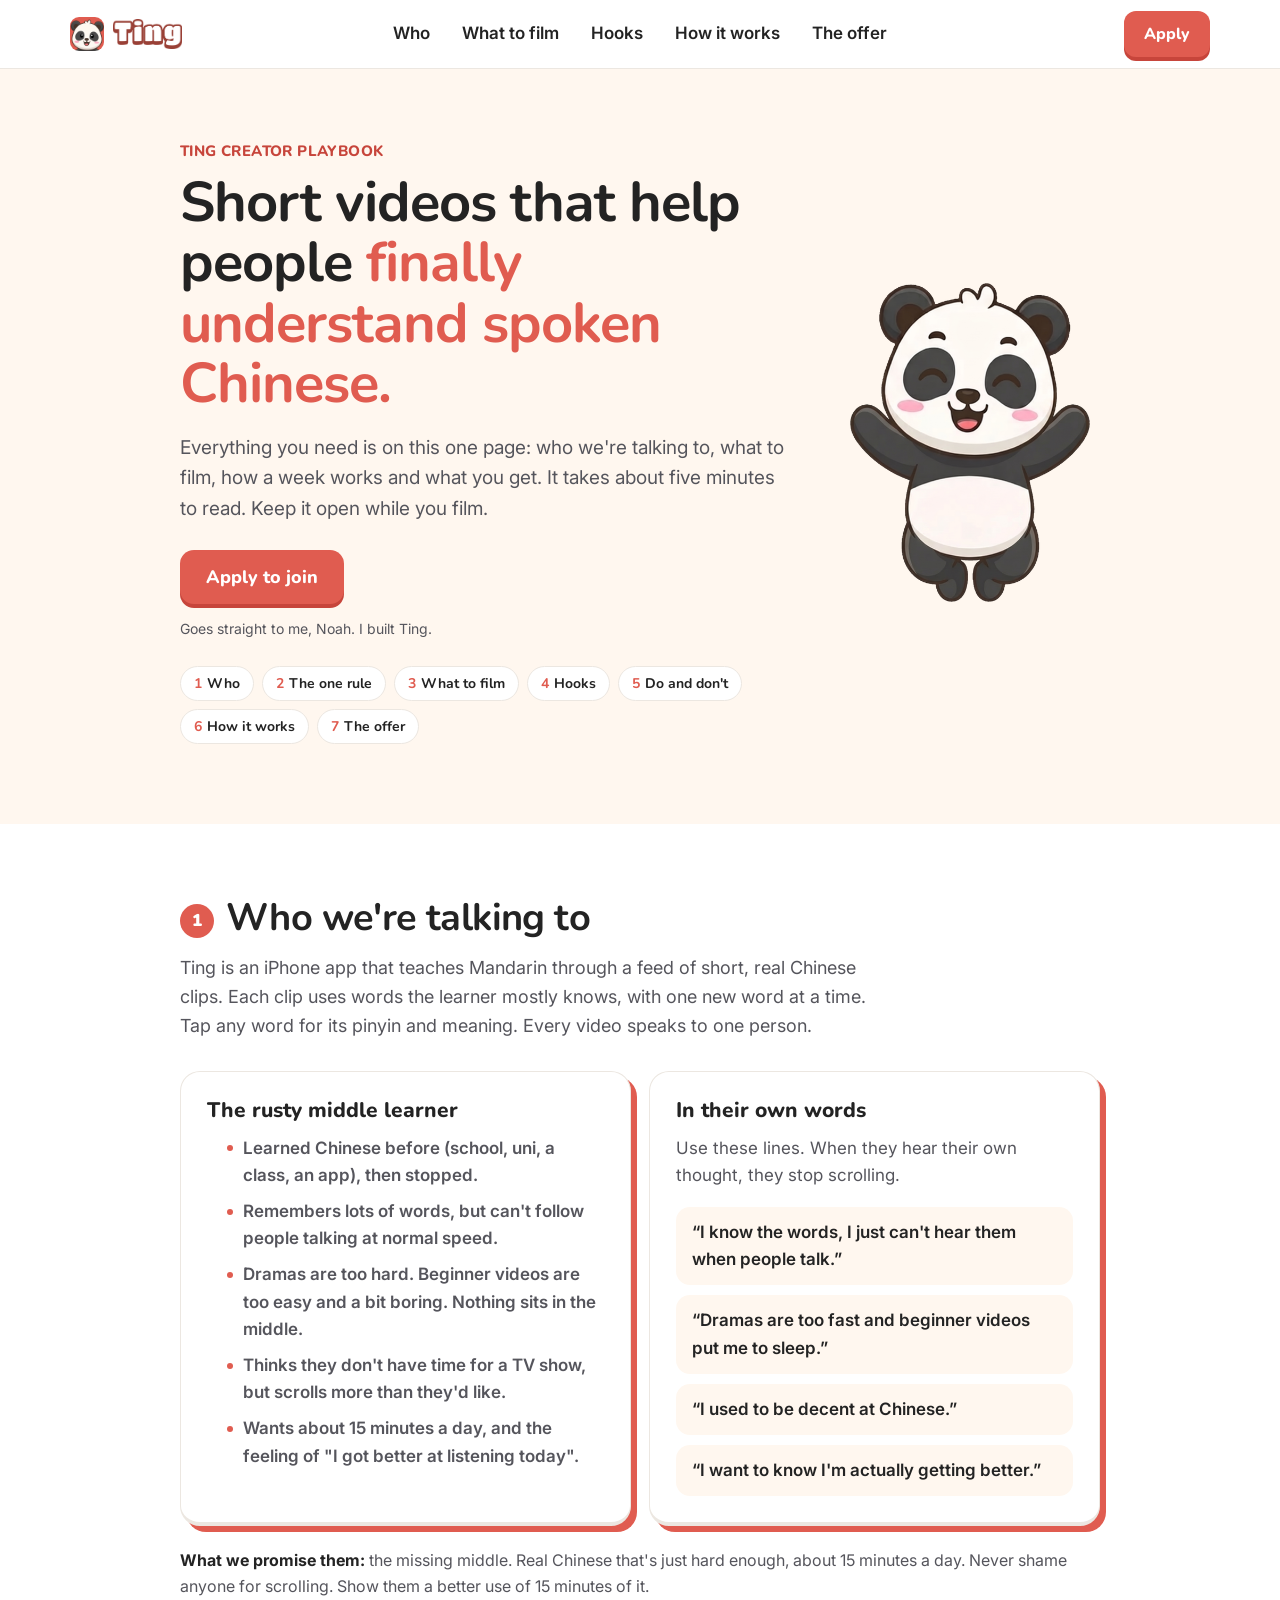
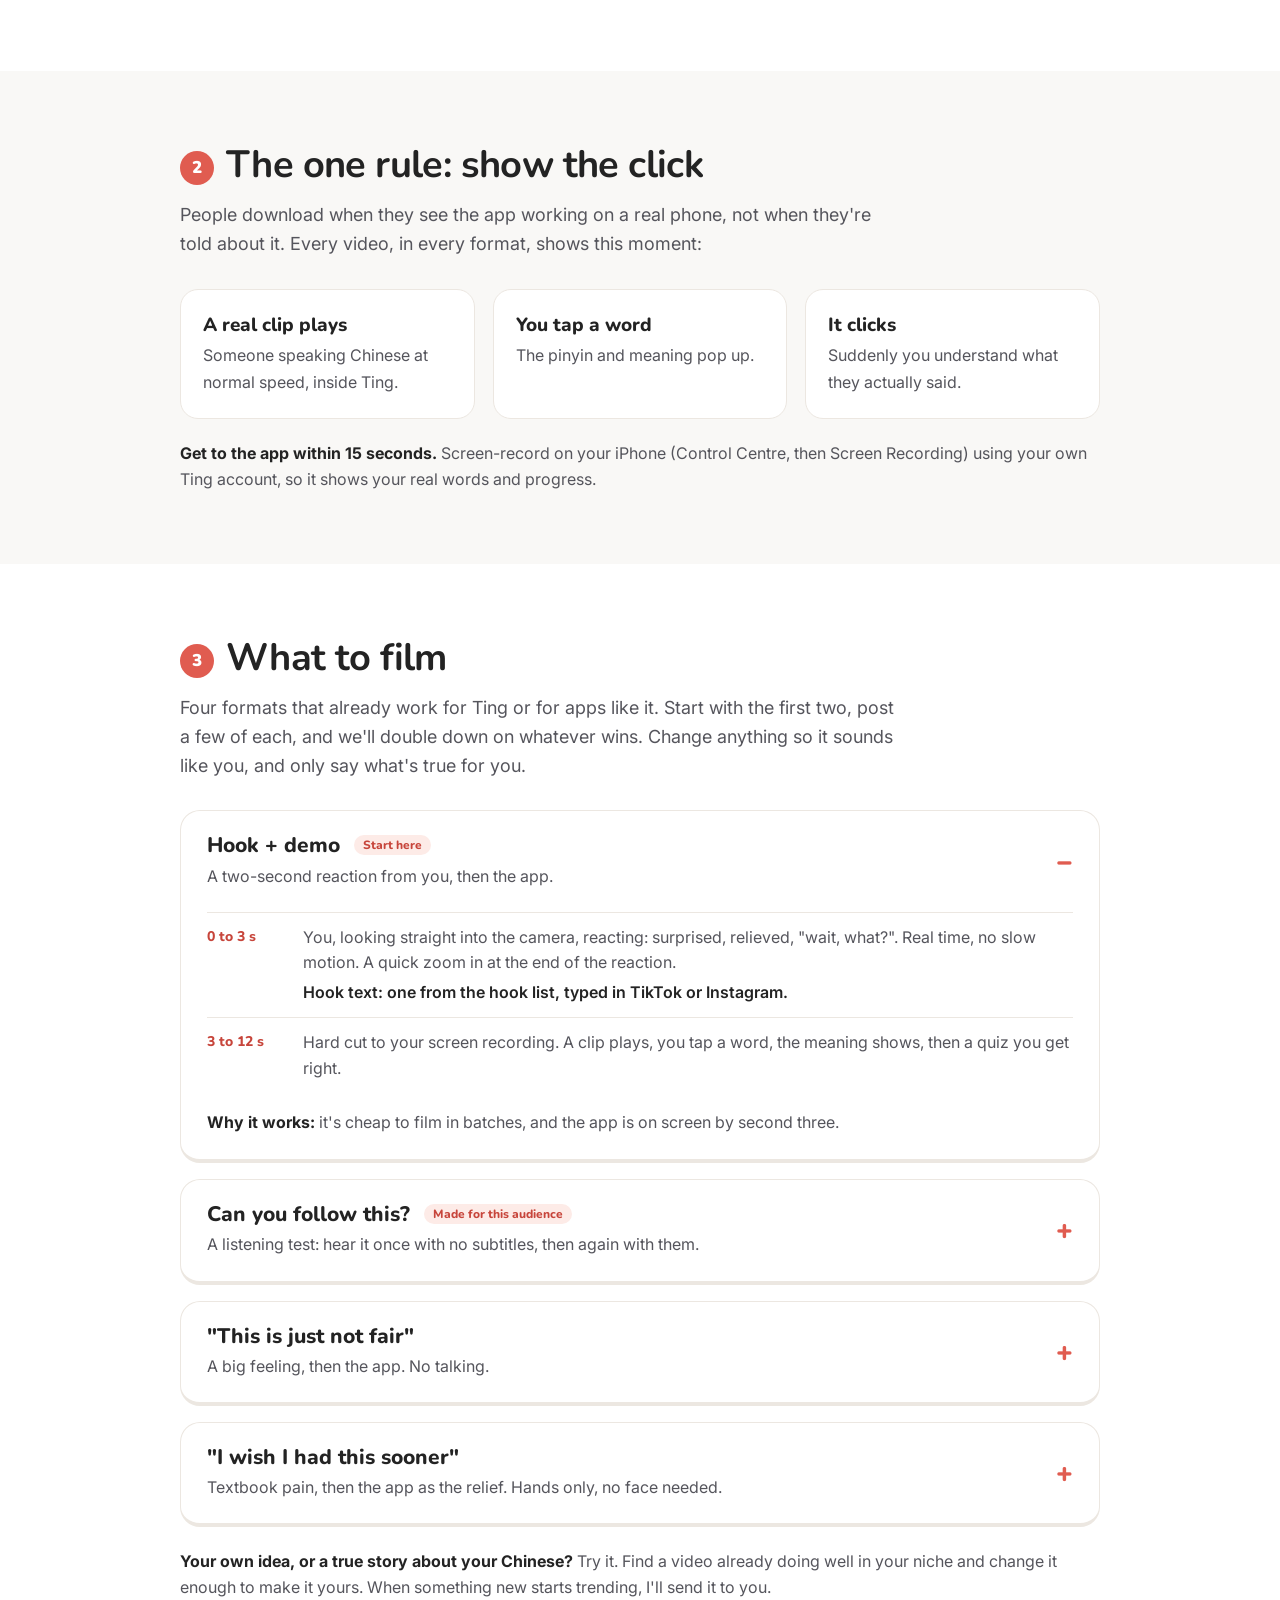
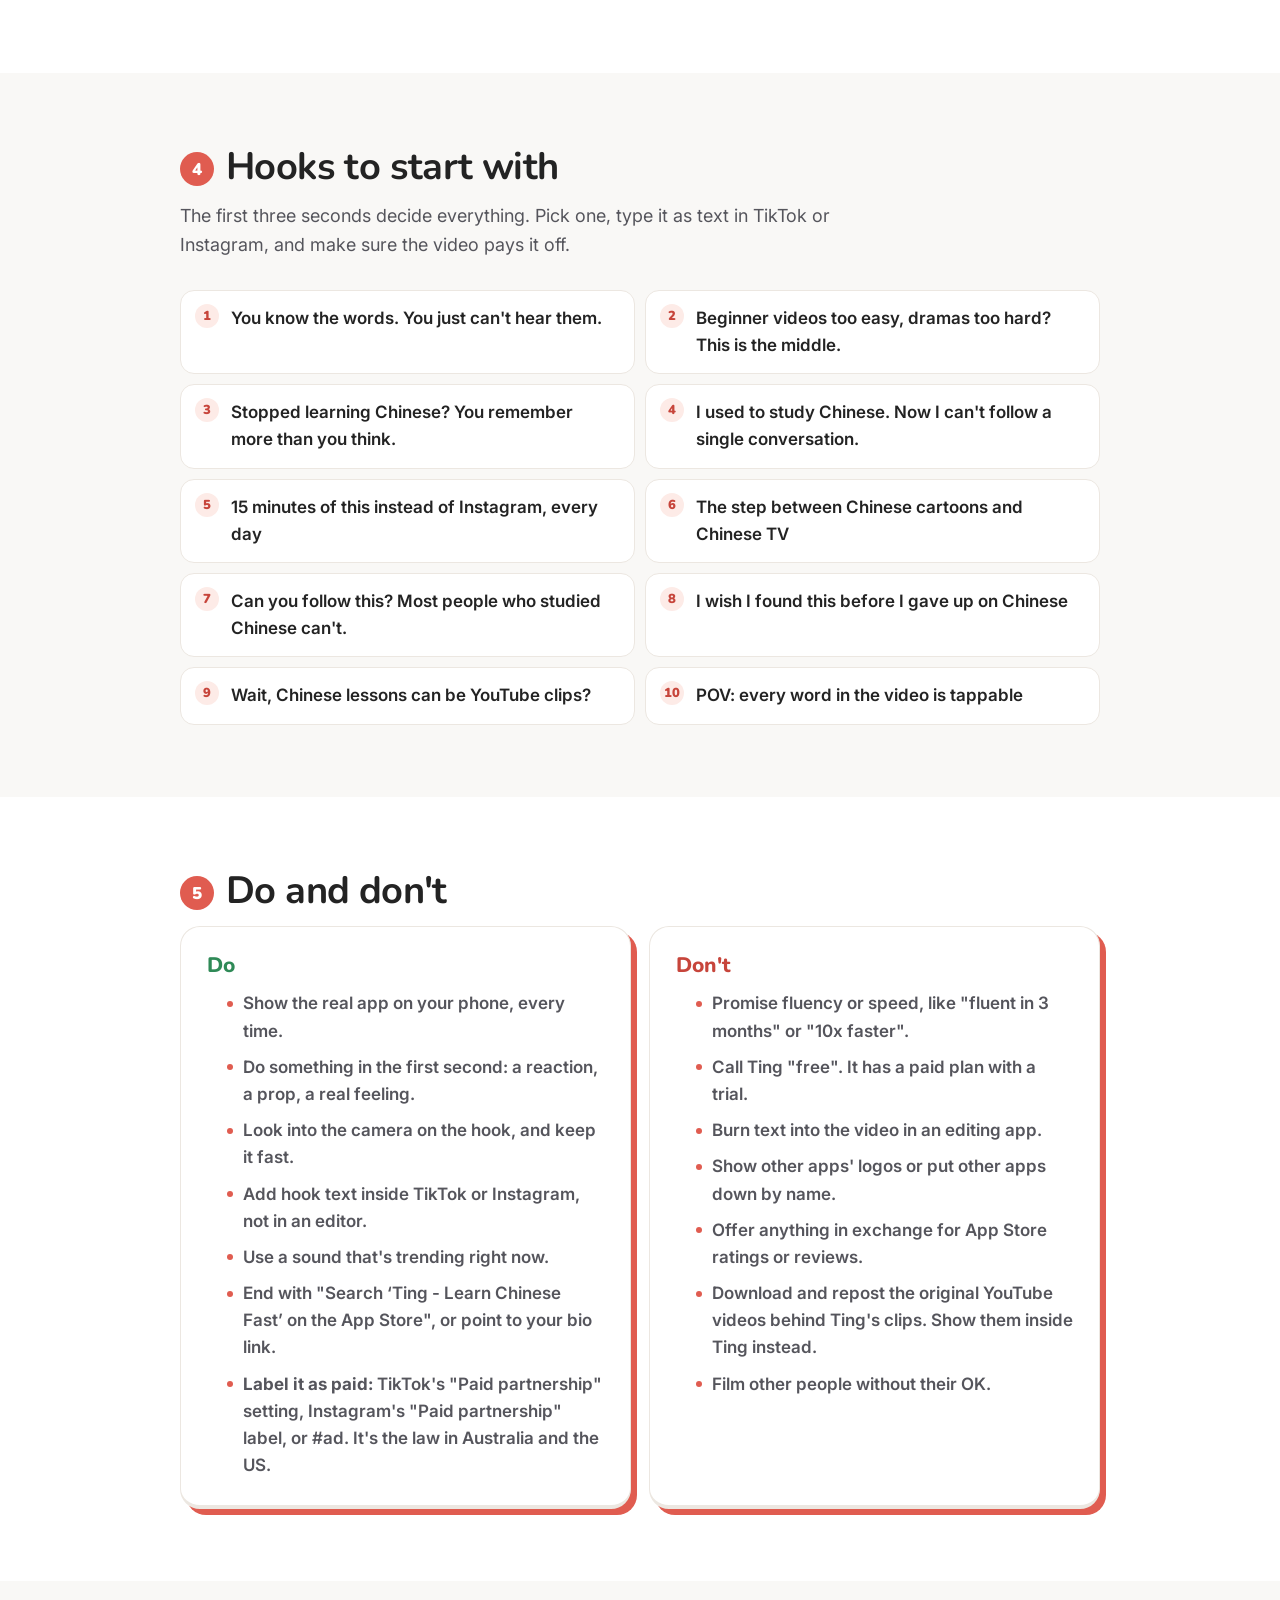
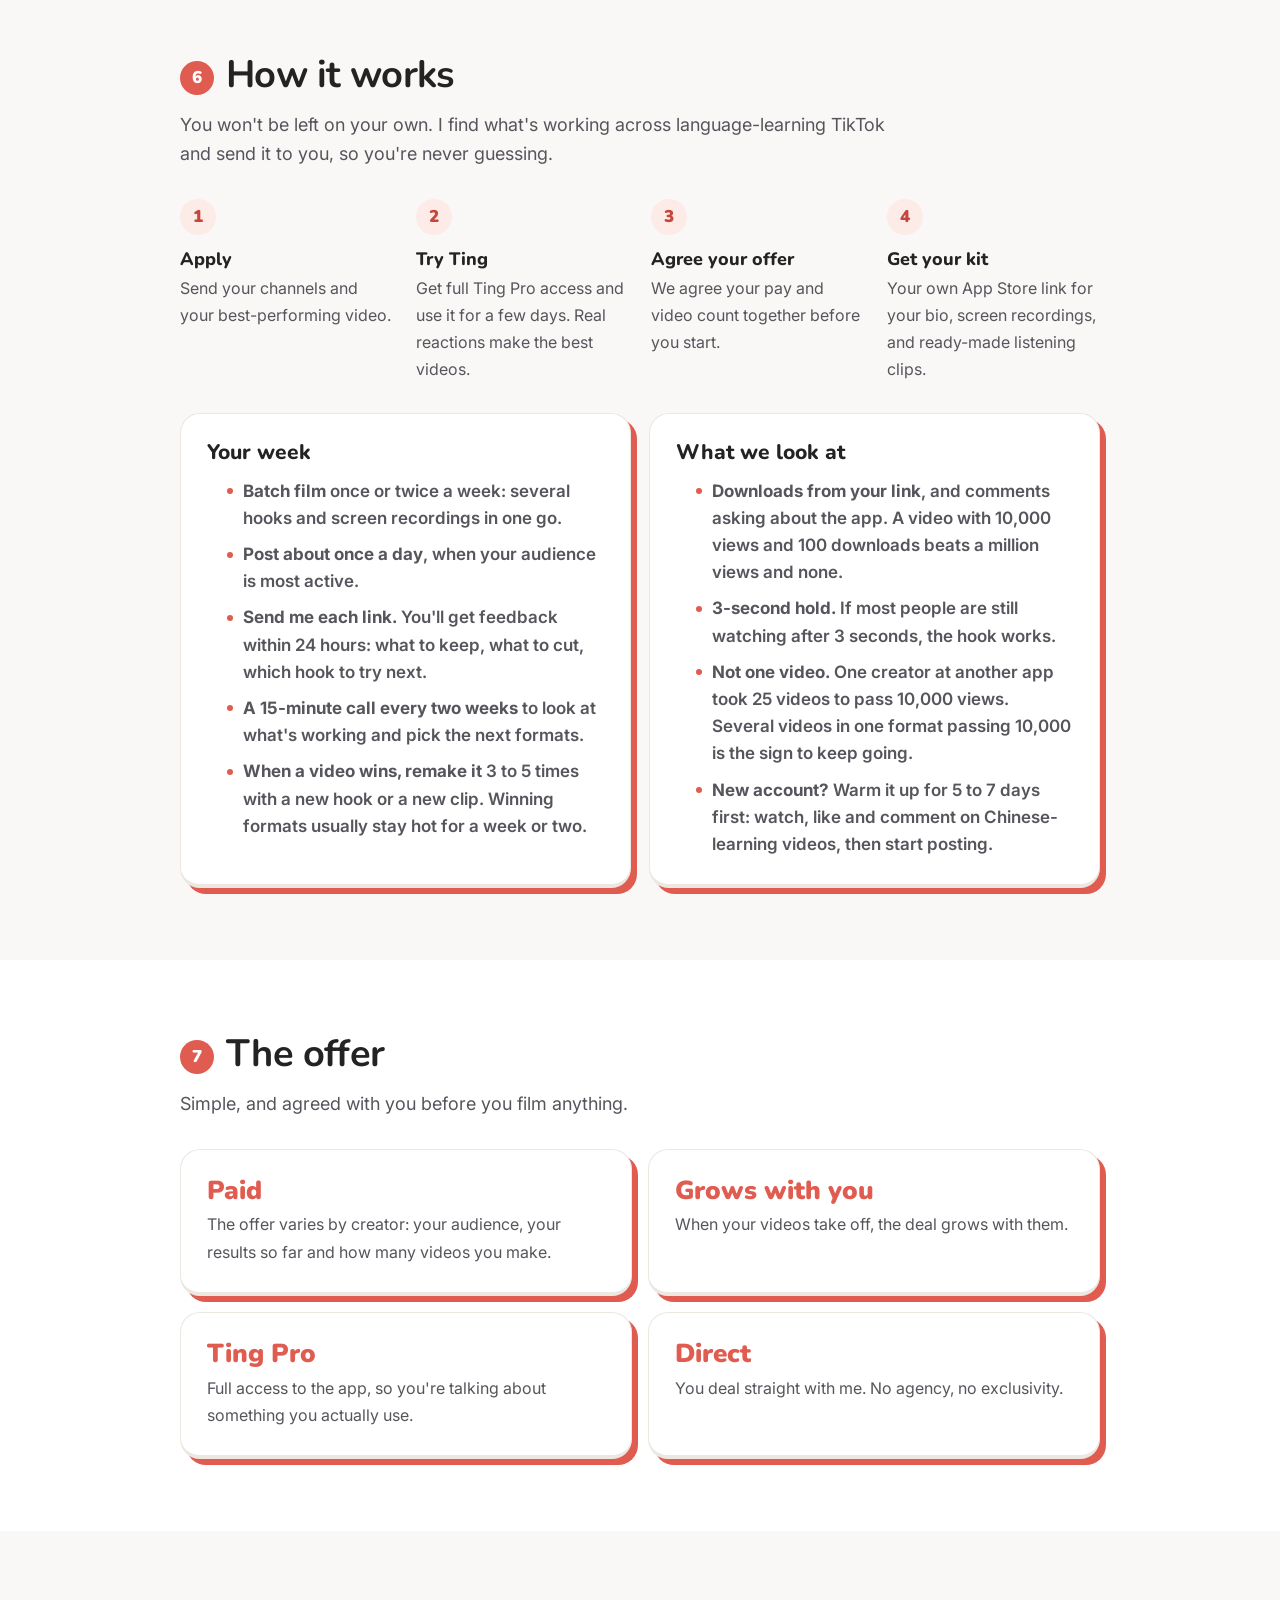
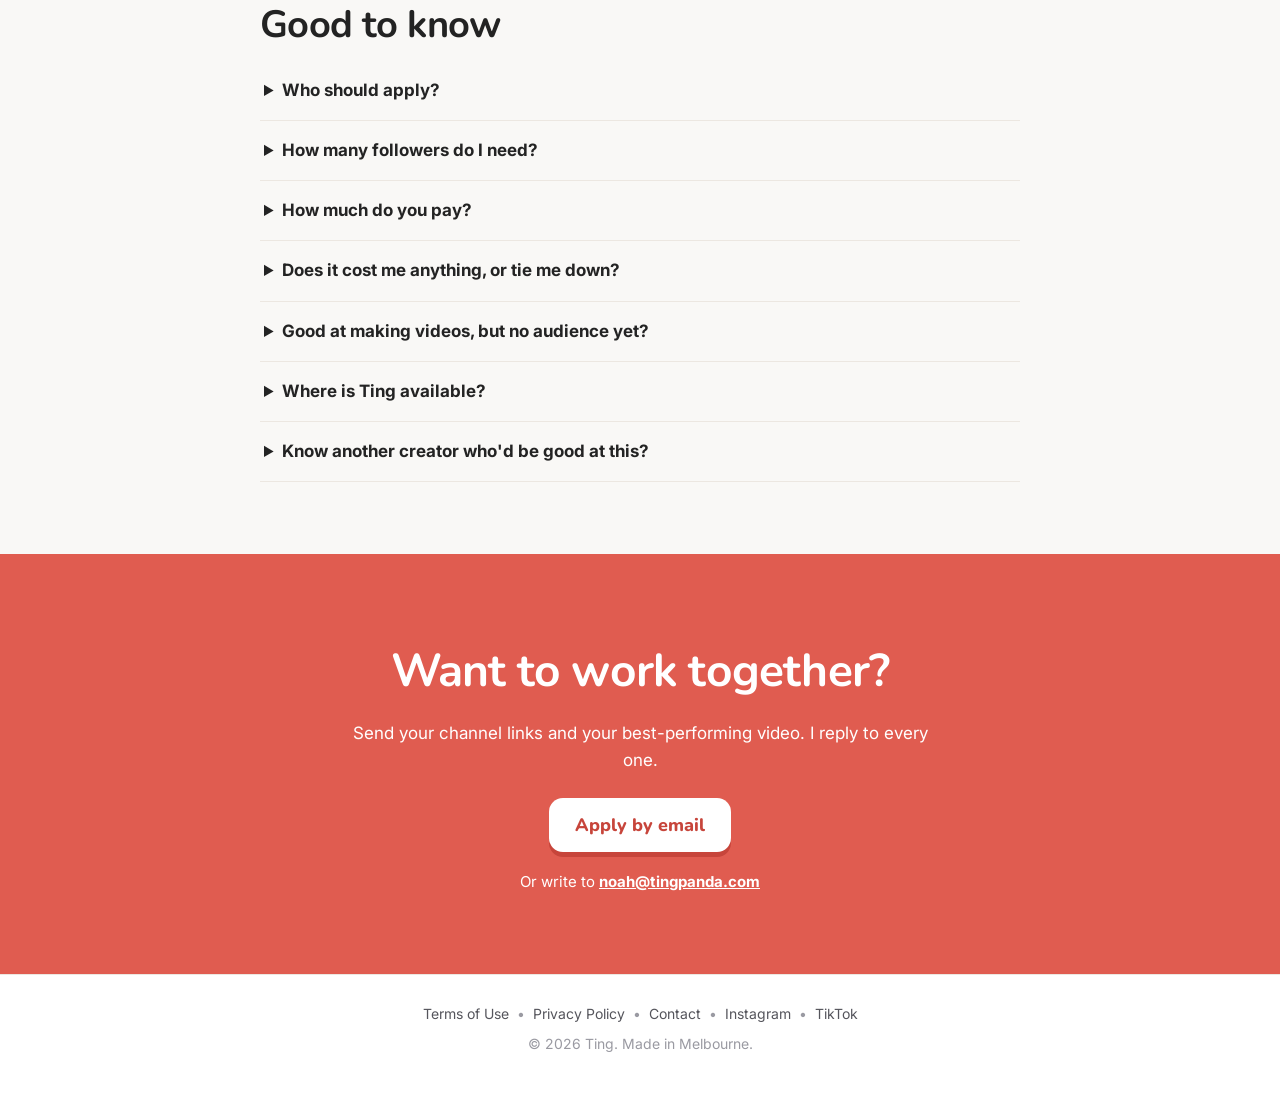
==== commit fac2e410: "Update website" ====
--- a/creators.html
+++ b/creators.html
@@ -4,10 +4,10 @@
 <meta charset="utf-8">
 <meta name="viewport" content="width=device-width, initial-scale=1">
 <meta name="robots" content="noindex, nofollow">
-<title>Ting for Creators</title>
-<meta name="description" content="Get paid to make videos about Ting. For creators who have gone viral and look like the people learning Chinese.">
-<meta property="og:title" content="Ting for Creators">
-<meta property="og:description" content="Get paid to make videos about Ting, on an offer agreed with you.">
+<title>Ting Creator Playbook</title>
+<meta name="description" content="The Ting creator playbook: who we're talking to, what to film, how a week works and what we offer.">
+<meta property="og:title" content="Ting Creator Playbook">
+<meta property="og:description" content="Simple videos that help people finally understand spoken Chinese. Get paid, on an offer agreed with you.">
 <meta property="og:image" content="https://tingpanda.com/img/icon.png">
 <link rel="icon" href="img/favicon.png?v=2">
 <link rel="apple-touch-icon" href="img/icon.png?v=2">
@@ -16,116 +16,105 @@
 <link href="https://fonts.googleapis.com/css2?family=Nunito:wght@700;800;900&family=Inter:wght@300;400;500;600;700&family=Noto+Sans+SC:wght@500;700&display=swap" rel="stylesheet">
 <link rel="stylesheet" href="home.css?v=11">
 <style>
-  .c-hero { padding: 76px 0 84px; background: var(--bg-3); }
-  .c-hero .wrap { display: grid; grid-template-columns: 1fr 300px; gap: 56px; align-items: center; max-width: 1000px; }
-  .c-hero h1 { font-size: clamp(38px, 5.4vw, 62px); line-height: 1.06; letter-spacing: -1px; margin: 0 0 18px; }
+  .c-hero { padding: 72px 0 80px; background: var(--bg-3); }
+  .c-hero .wrap { display: grid; grid-template-columns: 1fr 260px; gap: 56px; align-items: center; max-width: 920px; }
+  .c-hero .kicker { font: 800 15px "Nunito", sans-serif; color: var(--coral-dark); letter-spacing: .4px; text-transform: uppercase; margin: 0 0 12px; }
+  .c-hero h1 { font-size: clamp(36px, 5vw, 56px); line-height: 1.08; letter-spacing: -1px; margin: 0 0 18px; }
   .c-hero h1 em { font-style: normal; color: var(--coral); }
-  .c-hero .lede { font-size: 20px; color: var(--ink-2); margin: 0 0 28px; max-width: 34em; }
+  .c-hero .lede { font-size: 19px; color: var(--ink-2); margin: 0 0 26px; max-width: 32em; }
   .c-hero .small { font-size: 14px; color: var(--ink-2); margin: 14px 0 0; }
-  .c-hero img { width: 100%; max-width: 280px; margin: 0 auto; }
-
-  .c-sec { padding: 84px 0; }
+  .c-hero img { width: 100%; max-width: 240px; margin: 0 auto; }
+
+  .toc { display: flex; flex-wrap: wrap; gap: 8px; margin: 26px 0 0; padding: 0; list-style: none; }
+  .toc a { display: inline-block; padding: 7px 13px; border-radius: 999px; background: #fff; border: 1px solid var(--line); color: var(--ink); text-decoration: none; font: 700 14px "Nunito", sans-serif; }
+  .toc a span { color: var(--coral); margin-right: 5px; }
+
+  .c-sec { padding: 72px 0; }
   .c-sec.tint { background: var(--bg-2); }
-  .c-sec .wrap { max-width: 1000px; }
-  .c-sec h2 { font-size: clamp(28px, 3.6vw, 40px); letter-spacing: -.6px; line-height: 1.15; margin: 0 0 34px; }
-  .c-sec > .wrap > p { color: var(--ink-2); max-width: 40em; }
-
-  .terms { display: grid; grid-template-columns: repeat(3, 1fr); gap: 18px; }
-  .term { background: #fff; border: 1px solid var(--line); border-bottom-width: 4px; border-radius: 20px; padding: 26px 24px; }
-  .term b { display: block; font: 900 40px/1.1 "Nunito", sans-serif; color: var(--coral); margin-bottom: 10px; letter-spacing: -.5px; }
-  .term span { color: var(--ink-2); font-size: 16px; }
-
-  .steps { list-style: none; margin: 0; padding: 0; display: grid; grid-template-columns: repeat(4, 1fr); gap: 26px; counter-reset: s; }
-  .steps li { counter-increment: s; }
-  .steps li::before { content: counter(s); display: grid; place-items: center; width: 38px; height: 38px; border-radius: 50%; background: var(--coral-soft); color: var(--coral-dark); font: 900 18px "Nunito", sans-serif; margin-bottom: 14px; }
-  .steps b { display: block; font-family: "Nunito", sans-serif; font-weight: 800; font-size: 19px; margin-bottom: 4px; }
-  .steps span { color: var(--ink-2); font-size: 16px; }
-
-  .two { display: grid; grid-template-columns: 1fr 1fr; gap: 56px; }
-  .two h2 { font-size: 30px; margin-bottom: 18px; }
-  .two ul { margin: 0; padding-left: 20px; color: var(--ink-2); }
-  .two li { margin-bottom: 10px; }
-
-  .ideas-intro { margin: -18px 0 30px; }
-  .idea { background: #fff; border: 1px solid var(--line); border-bottom-width: 4px; border-radius: 20px; margin-bottom: 18px; }
-  .idea summary { cursor: pointer; list-style: none; display: flex; justify-content: space-between; align-items: center; gap: 20px; padding: 24px 26px; }
-  .idea summary::-webkit-details-marker { display: none; }
-  .idea summary b { display: block; font: 800 22px/1.2 "Nunito", sans-serif; margin-bottom: 4px; }
-  .idea summary span { color: var(--ink-2); font-size: 16px; }
-  .idea summary::after { content: "+"; flex: none; font: 900 28px/1 "Nunito", sans-serif; color: var(--coral); }
-  .idea[open] summary::after { content: "\2212"; }
-  .beats { list-style: none; margin: 0; padding: 0 26px; counter-reset: b; }
-  .beats li { counter-increment: b; display: grid; grid-template-columns: 34px 1fr 1fr; gap: 12px 20px; padding: 20px 0; border-top: 1px solid var(--line); }
-  .beats li::before { content: counter(b); display: grid; place-items: center; width: 30px; height: 30px; border-radius: 50%; background: var(--coral-soft); color: var(--coral-dark); font: 900 15px "Nunito", sans-serif; }
-  .beats h4 { margin: 0 0 3px; font: 800 13px "Nunito", sans-serif; color: var(--coral-dark); }
-  .beats p { margin: 0; color: var(--ink-2); font-size: 16px; }
-  .beats .text { margin-top: 12px; }
-  .idea-notes { margin: 0; padding: 18px 26px 24px; border-top: 1px solid var(--line); color: var(--ink-2); font-size: 16px; }
-
-  .refs { padding: 0 26px 22px; }
-  .refs h4 { margin: 0 0 10px; font: 800 13px "Nunito", sans-serif; color: var(--coral-dark); }
-  .ref-row { display: flex; flex-wrap: wrap; gap: 18px; }
-  .ref { margin: 0; width: 100%; max-width: 300px; }
+  .c-sec .wrap { max-width: 920px; }
+  .num { display: inline-grid; place-items: center; width: 34px; height: 34px; border-radius: 50%; background: var(--coral); color: #fff; font: 900 17px "Nunito", sans-serif; margin-right: 12px; vertical-align: 4px; }
+  .c-sec h2 { font-size: clamp(27px, 3.4vw, 38px); letter-spacing: -.6px; line-height: 1.15; margin: 0 0 14px; }
+  .c-sec .intro { color: var(--ink-2); max-width: 40em; margin: 0 0 30px; font-size: 18px; }
+
+  .card { background: #fff; border: 1px solid var(--line); border-bottom-width: 4px; border-radius: 20px; padding: 26px; }
+  .two { display: grid; grid-template-columns: 1fr 1fr; gap: 18px; }
+  .card h3 { font: 800 21px/1.2 "Nunito", sans-serif; margin: 0 0 12px; }
+  .card p { color: var(--ink-2); margin: 0 0 12px; }
+  .card p:last-child { margin-bottom: 0; }
+  .card ul { margin: 0; padding-left: 20px; color: var(--ink-2); }
+  .card li { margin-bottom: 9px; }
+  .card li:last-child { margin-bottom: 0; }
+  .quotes { display: grid; gap: 10px; margin-top: 18px; }
+  .quotes q { display: block; background: var(--bg-3); border-radius: 14px; padding: 12px 16px; font-weight: 600; color: var(--ink); quotes: "\201C" "\201D"; }
+
+  .moment { display: grid; grid-template-columns: repeat(3, 1fr); gap: 18px; counter-reset: m; }
+  .moment div { background: #fff; border-radius: 18px; padding: 22px; border: 1px solid var(--line); }
+  .moment b { display: block; font: 800 19px "Nunito", sans-serif; margin-bottom: 4px; }
+  .moment span { color: var(--ink-2); font-size: 16px; }
+  .note { margin: 22px 0 0; color: var(--ink-2); font-size: 16px; }
+  .note b { color: var(--ink); }
+
+  .fmt { background: #fff; border: 1px solid var(--line); border-bottom-width: 4px; border-radius: 20px; margin-bottom: 16px; }
+  .fmt summary { cursor: pointer; list-style: none; display: flex; justify-content: space-between; align-items: center; gap: 20px; padding: 22px 26px; }
+  .fmt summary::-webkit-details-marker { display: none; }
+  .fmt summary b { display: block; font: 800 21px/1.2 "Nunito", sans-serif; margin-bottom: 4px; }
+  .fmt summary span { color: var(--ink-2); font-size: 16px; }
+  .fmt summary .tag { display: inline-block; margin-left: 8px; padding: 2px 9px; border-radius: 999px; background: var(--coral-soft); color: var(--coral-dark); font: 800 12px "Nunito", sans-serif; vertical-align: 3px; }
+  .fmt summary::after { content: "+"; flex: none; font: 900 28px/1 "Nunito", sans-serif; color: var(--coral); }
+  .fmt[open] summary::after { content: "\2212"; }
+  .fmt-body { padding: 0 26px 24px; }
+  .beats { width: 100%; border-collapse: collapse; font-size: 16px; }
+  .beats td { padding: 12px 0; border-top: 1px solid var(--line); vertical-align: top; color: var(--ink-2); }
+  .beats td:first-child { width: 96px; font: 800 14px "Nunito", sans-serif; color: var(--coral-dark); padding-top: 14px; }
+  .beats td i { font-style: normal; display: block; margin-top: 4px; color: var(--ink); font-weight: 600; }
+  .fmt-why { margin: 16px 0 0; color: var(--ink-2); font-size: 16px; }
+  .fmt-why b { color: var(--ink); }
+  .refs { display: flex; flex-wrap: wrap; gap: 16px; margin-top: 18px; }
+  .ref { margin: 0; width: 100%; max-width: 260px; }
   .ref iframe { display: block; width: 100%; aspect-ratio: 9 / 16; border: 0; border-radius: 14px; background: #000; }
   .ref-play { appearance: none; display: flex; flex-direction: column; align-items: center; justify-content: center; gap: 8px; width: 100%; aspect-ratio: 9 / 16; border: 0; border-radius: 14px; background: #231f1c; color: #fff; font: 800 17px "Nunito", sans-serif; cursor: pointer; }
-  .ref-play span { font-size: 36px; line-height: 1; }
+  .ref-play span { font-size: 34px; line-height: 1; }
   .ref figcaption { margin-top: 8px; font-size: 14px; color: var(--ink-2); }
   .ref figcaption a { color: var(--coral-dark); font-weight: 700; }
-  .ref figcaption span { display: block; margin-top: 3px; }
-  .ref-none { margin: 0; color: var(--ink-2); font-size: 16px; }
-
-  .hook-bank { margin-top: 34px; }
-  .hook-bank h3 { font: 800 24px/1.2 "Nunito", sans-serif; margin: 0 0 8px; }
-  .hook-bank > p { color: var(--ink-2); margin: 0 0 20px; max-width: 46em; }
-  .hook-groups { display: grid; grid-template-columns: 1fr 1fr; gap: 18px; }
-  .hook-groups > div { background: #fff; border: 1px solid var(--line); border-radius: 20px; padding: 22px 24px; }
-  .hook-groups h4 { margin: 0 0 10px; font: 800 17px "Nunito", sans-serif; color: var(--coral-dark); }
-  .hook-groups ul { list-style: none; margin: 0; padding: 0; }
-  .hook-groups li { margin: 0 0 10px; color: var(--ink-2); font-size: 16px; }
-  .hook-groups li:last-child { margin-bottom: 0; }
-
-  .tips-intro { margin: -18px 0 34px; }
-  .tips { display: grid; grid-template-columns: 1fr 1fr; gap: 18px; }
-  .tip-group { background: var(--bg-2); border-radius: 20px; padding: 26px; }
-  .tip-group h3 { font: 800 22px/1.2 "Nunito", sans-serif; margin: 0 0 14px; }
-  .tip-group ul { list-style: none; margin: 0; padding: 0; }
-  .tip-group li { margin: 0 0 16px; color: var(--ink-2); font-size: 16px; }
-  .tip-group li:last-child { margin-bottom: 0; }
-  .tip-group li b { display: block; color: var(--ink); font-weight: 700; }
-  .tip-group li i { font-style: normal; font-size: 14px; }
-  .tips-note { margin: 22px 0 0; font-size: 14px; }
-  .tips-note a { color: var(--coral-dark); font-weight: 600; }
-
-  .ugc { display: grid; grid-template-columns: 170px 1fr; gap: 44px; align-items: center; }
-  .ugc img { width: 150px; margin: 0 auto; }
-  .ugc h2 { margin-bottom: 12px; }
-  .ugc p { color: var(--ink-2); margin: 0 0 20px; }
-  .btn.ghost { background: #fff; color: var(--coral-dark); box-shadow: none; border: 2px solid var(--coral); }
-
-  .c-sec.faq { max-width: none; padding: 84px 0; }
+
+  .hooks { display: grid; grid-template-columns: 1fr 1fr; gap: 10px; list-style: none; margin: 0; padding: 0; counter-reset: h; }
+  .hooks li { counter-increment: h; background: #fff; border: 1px solid var(--line); border-radius: 14px; padding: 14px 16px 14px 50px; position: relative; font-weight: 600; }
+  .hooks li::before { content: counter(h); position: absolute; left: 14px; top: 13px; width: 24px; height: 24px; border-radius: 50%; background: var(--coral-soft); color: var(--coral-dark); display: grid; place-items: center; font: 900 13px "Nunito", sans-serif; }
+
+  .dodont h3.do { color: #2f8a57; }
+  .dodont h3.dont { color: var(--coral-dark); }
+
+  .steps { list-style: none; margin: 0; padding: 0; display: grid; grid-template-columns: repeat(4, 1fr); gap: 22px; counter-reset: s; }
+  .steps li { counter-increment: s; }
+  .steps li::before { content: counter(s); display: grid; place-items: center; width: 36px; height: 36px; border-radius: 50%; background: var(--coral-soft); color: var(--coral-dark); font: 900 17px "Nunito", sans-serif; margin-bottom: 12px; }
+  .steps b { display: block; font: 800 18px "Nunito", sans-serif; margin-bottom: 4px; }
+  .steps span { color: var(--ink-2); font-size: 16px; }
+  .week { margin-top: 30px; }
+
+  .terms { display: grid; grid-template-columns: repeat(2, 1fr); gap: 16px; }
+  .term b { display: block; font: 900 26px/1.15 "Nunito", sans-serif; color: var(--coral); margin-bottom: 6px; }
+  .term span { color: var(--ink-2); font-size: 16px; }
+
+  .c-sec.faq { max-width: none; padding: 72px 0; }
   .c-sec.faq .wrap { max-width: 760px; }
-  .c-sec.faq h2 { text-align: left; font-size: clamp(28px, 3.6vw, 40px); }
-
-  .apply { background: var(--coral); color: #fff; text-align: center; padding: 84px 0; }
-  .apply h2 { font-size: clamp(32px, 4.4vw, 48px); letter-spacing: -.8px; margin: 0 0 12px; }
-  .apply p { margin: 0 auto 26px; max-width: 34em; }
+  .c-sec.faq h2 { text-align: left; }
+
+  .apply { background: var(--coral); color: #fff; text-align: center; padding: 80px 0; }
+  .apply h2 { font-size: clamp(30px, 4.2vw, 46px); letter-spacing: -.8px; margin: 0 0 12px; }
+  .apply p { margin: 0 auto 24px; max-width: 34em; }
   .apply .btn { background: #fff; color: var(--coral-dark); box-shadow: 0 5px 0 var(--coral-dark); }
   .apply .mail { font-size: 15px; margin: 18px auto 0; }
   .apply .mail a { color: #fff; font-weight: 700; }
 
-  @media (max-width: 900px) {
-    .c-hero { padding: 48px 0 56px; }
-    .c-hero .wrap { grid-template-columns: 1fr; gap: 32px; }
-    .c-hero img { max-width: 190px; }
-    .c-sec, .c-sec.faq, .apply { padding: 60px 0; }
-    .terms, .two { grid-template-columns: 1fr; }
-    .two { gap: 44px; }
+  @media (max-width: 860px) {
+    .c-hero { padding: 44px 0 52px; }
+    .c-hero .wrap { grid-template-columns: 1fr; gap: 28px; }
+    .c-hero img { max-width: 160px; margin: 0; order: -1; }
+    .c-sec, .apply { padding: 56px 0; }
+    .two, .moment, .hooks, .terms { grid-template-columns: 1fr; }
     .steps { grid-template-columns: 1fr 1fr; }
-    .tips, .hook-groups { grid-template-columns: 1fr; }
-    .beats li { grid-template-columns: 34px 1fr; }
-    .beats li > div + div { grid-column: 2; }
-    .ugc { grid-template-columns: 1fr; gap: 20px; }
-    .ugc img { width: 120px; margin: 0; }
+    .beats td:first-child { width: 76px; }
+    .fmt summary, .fmt-body { padding-left: 18px; padding-right: 18px; }
   }
   @media (max-width: 480px) { .steps { grid-template-columns: 1fr; } }
 </style>
@@ -136,11 +125,11 @@
   <div class="wrap">
     <a class="brand" href="./"><img src="img/icon.png" alt=""><img class="word" src="img/wordmark.png" alt="Ting"></a>
     <div class="links">
-      <a href="#terms">The offer</a>
-      <a href="#how">How It Works</a>
-      <a href="#ideas">Video Ideas</a>
-      <a href="#what-works">What Works</a>
-      <a href="#questions">Questions</a>
+      <a href="#who">Who</a>
+      <a href="#formats">What to film</a>
+      <a href="#hooks">Hooks</a>
+      <a href="#how">How it works</a>
+      <a href="#offer">The offer</a>
     </div>
     <div class="cta"><a class="btn" href="#apply">Apply</a></div>
   </div>
@@ -149,391 +138,249 @@
 <header class="c-hero">
   <div class="wrap">
     <div>
-      <h1>Make videos about Ting. <em>Get paid, on an offer agreed with you.</em></h1>
-      <p class="lede">Ting teaches Mandarin through short clips from real Chinese videos. If you've already had videos go viral, and you look like the people learning Chinese, I'd love to work with you long term.</p>
+      <p class="kicker">Ting creator playbook</p>
+      <h1>Short videos that help people <em>finally understand spoken Chinese.</em></h1>
+      <p class="lede">Everything you need is on this one page: who we're talking to, what to film, how a week works and what you get. It takes about five minutes to read. Keep it open while you film.</p>
       <a class="btn big" href="#apply">Apply to join</a>
-      <p class="small">Goes straight to me (Noah).</p>
+      <p class="small">Goes straight to me, Noah. I built Ting.</p>
+      <ul class="toc">
+        <li><a href="#who"><span>1</span>Who</a></li>
+        <li><a href="#moment"><span>2</span>The one rule</a></li>
+        <li><a href="#formats"><span>3</span>What to film</a></li>
+        <li><a href="#hooks"><span>4</span>Hooks</a></li>
+        <li><a href="#rules"><span>5</span>Do and don't</a></li>
+        <li><a href="#how"><span>6</span>How it works</a></li>
+        <li><a href="#offer"><span>7</span>The offer</a></li>
+      </ul>
     </div>
     <img src="img/ting-celebrate.png" alt="Ting the panda, jumping with both arms up">
   </div>
 </header>
 
-<section class="c-sec" id="terms">
-  <div class="wrap">
-    <h2>The offer</h2>
+<section class="c-sec" id="who">
+  <div class="wrap">
+    <h2><span class="num">1</span>Who we're talking to</h2>
+    <p class="intro">Ting is an iPhone app that teaches Mandarin through a feed of short, real Chinese clips. Each clip uses words the learner mostly knows, with one new word at a time. Tap any word for its pinyin and meaning. Every video speaks to one person.</p>
+    <div class="two">
+      <div class="card">
+        <h3>The rusty middle learner</h3>
+        <ul>
+          <li>Learned Chinese before (school, uni, a class, an app), then stopped.</li>
+          <li>Remembers lots of words, but can't follow people talking at normal speed.</li>
+          <li>Dramas are too hard. Beginner videos are too easy and a bit boring. Nothing sits in the middle.</li>
+          <li>Thinks they don't have time for a TV show, but scrolls more than they'd like.</li>
+          <li>Wants about 15 minutes a day, and the feeling of "I got better at listening today".</li>
+        </ul>
+      </div>
+      <div class="card">
+        <h3>In their own words</h3>
+        <p>Use these lines. When they hear their own thought, they stop scrolling.</p>
+        <div class="quotes">
+          <q>I know the words, I just can't hear them when people talk.</q>
+          <q>Dramas are too fast and beginner videos put me to sleep.</q>
+          <q>I used to be decent at Chinese.</q>
+          <q>I want to know I'm actually getting better.</q>
+        </div>
+      </div>
+    </div>
+    <p class="note"><b>What we promise them:</b> the missing middle. Real Chinese that's just hard enough, about 15 minutes a day. Never shame anyone for scrolling. Show them a better use of 15 minutes of it.</p>
+  </div>
+</section>
+
+<section class="c-sec tint" id="moment">
+  <div class="wrap">
+    <h2><span class="num">2</span>The one rule: show the click</h2>
+    <p class="intro">People download when they see the app working on a real phone, not when they're told about it. Every video, in every format, shows this moment:</p>
+    <div class="moment">
+      <div><b>A real clip plays</b><span>Someone speaking Chinese at normal speed, inside Ting.</span></div>
+      <div><b>You tap a word</b><span>The pinyin and meaning pop up.</span></div>
+      <div><b>It clicks</b><span>Suddenly you understand what they actually said.</span></div>
+    </div>
+    <p class="note"><b>Get to the app within 15 seconds.</b> Screen-record on your iPhone (Control Centre, then Screen Recording) using your own Ting account, so it shows your real words and progress.</p>
+  </div>
+</section>
+
+<section class="c-sec" id="formats">
+  <div class="wrap">
+    <h2><span class="num">3</span>What to film</h2>
+    <p class="intro">Four formats that already work for Ting or for apps like it. Start with the first two, post a few of each, and we'll double down on whatever wins. Change anything so it sounds like you, and only say what's true for you.</p>
+
+    <details class="fmt" open>
+      <summary><div><b>Hook + demo <span class="tag">Start here</span></b><span>A two-second reaction from you, then the app.</span></div></summary>
+      <div class="fmt-body">
+        <table class="beats">
+          <tr><td>0 to 3 s</td><td>You, looking straight into the camera, reacting: surprised, relieved, "wait, what?". Real time, no slow motion. A quick zoom in at the end of the reaction.<i>Hook text: one from the hook list, typed in TikTok or Instagram.</i></td></tr>
+          <tr><td>3 to 12 s</td><td>Hard cut to your screen recording. A clip plays, you tap a word, the meaning shows, then a quiz you get right.</td></tr>
+        </table>
+        <p class="fmt-why"><b>Why it works:</b> it's cheap to film in batches, and the app is on screen by second three.</p>
+      </div>
+    </details>
+
+    <details class="fmt">
+      <summary><div><b>Can you follow this? <span class="tag">Made for this audience</span></b><span>A listening test: hear it once with no subtitles, then again with them.</span></div></summary>
+      <div class="fmt-body">
+        <table class="beats">
+          <tr><td>0 to 2 s</td><td>You, to camera, a little smug or a little nervous.<i>Hook text: "Can you follow this? Most people who studied Chinese can't."</i></td></tr>
+          <tr><td>2 to 9 s</td><td>A real clip at full speed, with the subtitles hidden. Easy words, real speed. I'll send you ready-made clips for this.</td></tr>
+          <tr><td>9 to 17 s</td><td>The same clip again, with every word, its pinyin and its meaning lighting up as it's said.</td></tr>
+          <tr><td>End</td><td>Ting on your phone for a second or two.<i>Say or type: "Comment how much you caught."</i></td></tr>
+        </table>
+        <p class="fmt-why"><b>Why it works:</b> it is exactly this person's problem. They know every word and still miss it at speed, and the replay shows them they were closer than they thought. The comments fill up with scores.</p>
+      </div>
+    </details>
+
+    <details class="fmt">
+      <summary><div><b>"This is just not fair"</b><span>A big feeling, then the app. No talking.</span></div></summary>
+      <div class="fmt-body">
+        <table class="beats">
+          <tr><td>0 to 2 s</td><td>Tight close-up, frustrated, close to tears. Keep it under two seconds.<i>Text, the whole video: "This is just not fair. How do people understand Chinese?"</i></td></tr>
+          <tr><td>2 to 8 s</td><td>Hard cut to your phone with a Ting clip playing, sound up. Tap a word, the meaning pops up.</td></tr>
+          <tr><td>End</td><td>Stay on the phone a beat after the meaning appears. Don't cut back for a speech.</td></tr>
+        </table>
+        <p class="fmt-why"><b>Why it works:</b> versions of this for other language apps reached millions of views in 5 to 15 seconds. Go big with the feeling. Calm versions don't travel.</p>
+        <div class="refs">
+          <figure class="ref"><button class="ref-play" type="button" data-src="https://www.tiktok.com/player/v1/7573598206358031623?controls=1&amp;autoplay=1" data-title="Reference video by @learnwithshrimpik" aria-label="Play reference video by @learnwithshrimpik"><span>▶</span>Play video</button><figcaption><a href="https://www.tiktok.com/@learnwithshrimpik/video/7573598206358031623" target="_blank" rel="noopener">@learnwithshrimpik</a> · 31.9M views, for a Russian app</figcaption></figure>
+          <figure class="ref"><button class="ref-play" type="button" data-src="https://www.tiktok.com/player/v1/7561245335427878151?controls=1&amp;autoplay=1" data-title="Reference video by @lifewchloedespatie" aria-label="Play reference video by @lifewchloedespatie"><span>▶</span>Play video</button><figcaption><a href="https://www.tiktok.com/@lifewchloedespatie/video/7561245335427878151" target="_blank" rel="noopener">@lifewchloedespatie</a> · 4.8M views, about Chinese</figcaption></figure>
+        </div>
+      </div>
+    </details>
+
+    <details class="fmt">
+      <summary><div><b>"I wish I had this sooner"</b><span>Textbook pain, then the app as the relief. Hands only, no face needed.</span></div></summary>
+      <div class="fmt-body">
+        <table class="beats">
+          <tr><td>0 to 3 s</td><td>Hands on a dense Chinese textbook or notebook, flipping or writing.<i>"I wish I had this sooner 😭"</i></td></tr>
+          <tr><td>3 to 5 s</td><td>Phone held over the textbook, Ting playing a clip.<i>"It's like TikTok but for learning Chinese"</i></td></tr>
+          <tr><td>5 to 7.5 s</td><td>Tap a word, the meaning appears.<i>"Tap any word you don't know"</i></td></tr>
+          <tr><td>7.5 to 9.5 s</td><td>A new word card.<i>"One new word at a time"</i></td></tr>
+          <tr><td>9.5 to 12.5 s</td><td>The quiz, then Correct.<i>"Then it checks you actually got it"</i></td></tr>
+        </table>
+        <p class="fmt-why"><b>Why it works:</b> a Japanese app's version got 74,000 views on an account that usually gets about 1,400, with a high save rate.</p>
+        <div class="refs">
+          <figure class="ref"><button class="ref-play" type="button" data-src="https://www.tiktok.com/player/v1/7671626570208955655?controls=1&amp;autoplay=1" data-title="Reference video by @kiku_lang" aria-label="Play reference video by @kiku_lang"><span>▶</span>Play video</button><figcaption><a href="https://www.tiktok.com/@kiku_lang/video/7671626570208955655" target="_blank" rel="noopener">@kiku_lang</a> · 74K views, for a Japanese app</figcaption></figure>
+        </div>
+      </div>
+    </details>
+
+    <p class="note"><b>Your own idea, or a true story about your Chinese?</b> Try it. Find a video already doing well in your niche and change it enough to make it yours. When something new starts trending, I'll send it to you.</p>
+  </div>
+</section>
+
+<section class="c-sec tint" id="hooks">
+  <div class="wrap">
+    <h2><span class="num">4</span>Hooks to start with</h2>
+    <p class="intro">The first three seconds decide everything. Pick one, type it as text in TikTok or Instagram, and make sure the video pays it off.</p>
+    <ol class="hooks">
+      <li>You know the words. You just can't hear them.</li>
+      <li>Beginner videos too easy, dramas too hard? This is the middle.</li>
+      <li>Stopped learning Chinese? You remember more than you think.</li>
+      <li>I used to study Chinese. Now I can't follow a single conversation.</li>
+      <li>15 minutes of this instead of Instagram, every day</li>
+      <li>The step between Chinese cartoons and Chinese TV</li>
+      <li>Can you follow this? Most people who studied Chinese can't.</li>
+      <li>I wish I found this before I gave up on Chinese</li>
+      <li>Wait, Chinese lessons can be YouTube clips?</li>
+      <li>POV: every word in the video is tappable</li>
+    </ol>
+  </div>
+</section>
+
+<section class="c-sec" id="rules">
+  <div class="wrap">
+    <h2><span class="num">5</span>Do and don't</h2>
+    <div class="two dodont">
+      <div class="card">
+        <h3 class="do">Do</h3>
+        <ul>
+          <li>Show the real app on your phone, every time.</li>
+          <li>Do something in the first second: a reaction, a prop, a real feeling.</li>
+          <li>Look into the camera on the hook, and keep it fast.</li>
+          <li>Add hook text inside TikTok or Instagram, not in an editor.</li>
+          <li>Use a sound that's trending right now.</li>
+          <li>End with "Search ‘Ting - Learn Chinese Fast’ on the App Store", or point to your bio link.</li>
+          <li><b>Label it as paid:</b> TikTok's "Paid partnership" setting, Instagram's "Paid partnership" label, or #ad. It's the law in Australia and the US.</li>
+        </ul>
+      </div>
+      <div class="card">
+        <h3 class="dont">Don't</h3>
+        <ul>
+          <li>Promise fluency or speed, like "fluent in 3 months" or "10x faster".</li>
+          <li>Call Ting "free". It has a paid plan with a trial.</li>
+          <li>Burn text into the video in an editing app.</li>
+          <li>Show other apps' logos or put other apps down by name.</li>
+          <li>Offer anything in exchange for App Store ratings or reviews.</li>
+          <li>Download and repost the original YouTube videos behind Ting's clips. Show them inside Ting instead.</li>
+          <li>Film other people without their OK.</li>
+        </ul>
+      </div>
+    </div>
+  </div>
+</section>
+
+<section class="c-sec tint" id="how">
+  <div class="wrap">
+    <h2><span class="num">6</span>How it works</h2>
+    <p class="intro">You won't be left on your own. I find what's working across language-learning TikTok and send it to you, so you're never guessing.</p>
+    <ol class="steps">
+      <li><b>Apply</b><span>Send your channels and your best-performing video.</span></li>
+      <li><b>Try Ting</b><span>Get full Ting Pro access and use it for a few days. Real reactions make the best videos.</span></li>
+      <li><b>Agree your offer</b><span>We agree your pay and video count together before you start.</span></li>
+      <li><b>Get your kit</b><span>Your own App Store link for your bio, screen recordings, and ready-made listening clips.</span></li>
+    </ol>
+    <div class="two week">
+      <div class="card">
+        <h3>Your week</h3>
+        <ul>
+          <li><b>Batch film</b> once or twice a week: several hooks and screen recordings in one go.</li>
+          <li><b>Post about once a day</b>, when your audience is most active.</li>
+          <li><b>Send me each link.</b> You'll get feedback within 24 hours: what to keep, what to cut, which hook to try next.</li>
+          <li><b>A 15-minute call every two weeks</b> to look at what's working and pick the next formats.</li>
+          <li><b>When a video wins, remake it</b> 3 to 5 times with a new hook or a new clip. Winning formats usually stay hot for a week or two.</li>
+        </ul>
+      </div>
+      <div class="card">
+        <h3>What we look at</h3>
+        <ul>
+          <li><b>Downloads from your link</b>, and comments asking about the app. A video with 10,000 views and 100 downloads beats a million views and none.</li>
+          <li><b>3-second hold.</b> If most people are still watching after 3 seconds, the hook works.</li>
+          <li><b>Not one video.</b> One creator at another app took 25 videos to pass 10,000 views. Several videos in one format passing 10,000 is the sign to keep going.</li>
+          <li><b>New account?</b> Warm it up for 5 to 7 days first: watch, like and comment on Chinese-learning videos, then start posting.</li>
+        </ul>
+      </div>
+    </div>
+  </div>
+</section>
+
+<section class="c-sec" id="offer">
+  <div class="wrap">
+    <h2><span class="num">7</span>The offer</h2>
+    <p class="intro">Simple, and agreed with you before you film anything.</p>
     <div class="terms">
-      <div class="term"><b>Paid</b><span>The offer varies by creator. It depends on your audience, your results so far and how many videos you make.</span></div>
-      <div class="term"><b>Grows with you</b><span>When your videos take off, the deal can grow with them.</span></div>
-      <div class="term"><b>Ting Pro</b><span>Full access to the app, so you can try it properly before you make anything.</span></div>
-      <div class="term"><b>Direct</b><span>You deal straight with me (Noah).</span></div>
-    </div>
-  </div>
-</section>
-
-<section class="c-sec tint" id="how">
-  <div class="wrap">
-    <h2>How it works</h2>
-    <ol class="steps">
-      <li><b>Apply</b><span>Email your channels and a line about your audience.</span></li>
-      <li><b>Try Ting</b><span>Get access to Ting Pro, so you're talking about something you've used.</span></li>
-      <li><b>Agree your offer</b><span>We'll agree your pay and video count together before you start.</span></li>
-      <li><b>Make your videos</b><span>Post in your own style, one or two a day, and I'll give you feedback within 24 hours.</span></li>
-    </ol>
-  </div>
-</section>
-
-<section class="c-sec">
-  <div class="wrap two">
-    <div>
-      <h2>Who it's for</h2>
-      <ul>
-        <li>Chinese teachers and tutors</li>
-        <li>People sharing their own journey learning Mandarin</li>
-        <li>Heritage speakers reconnecting with the language</li>
-        <li>Creators covering Chinese dramas, food, travel or culture</li>
-        <li>Language-learning creators of any kind</li>
-      </ul>
-    </div>
-    <div>
-      <h2>A few simple rules</h2>
-      <ul>
-        <li>Say it's a paid partnership, the way your platform and country require.</li>
-        <li>Only say what's true. No promises of fluency by a certain date.</li>
-        <li>Never offer anything in exchange for App Store ratings or reviews.</li>
-        <li>Show Ting on your screen, but don't download and repost the original YouTube videos behind its clips.</li>
-      </ul>
-    </div>
-  </div>
-</section>
-
-<section class="c-sec tint" id="ideas">
-  <div class="wrap">
-    <h2>Video ideas to start from</h2>
-    <p class="ideas-intro">These are starting points, not lines to read out. Change anything so it sounds like you, and only keep what's true for you. For the parts that show the app, ask me (Noah) for a screen recording to use. Each idea includes a real video to learn from. For more examples, with a version for each audience, open the <a href="formats.html" style="color:var(--coral-dark);font-weight:700">Ting Format Finder</a>.</p>
-
-
-    <details class="idea">
-      <summary><div><b>The C-drama subtitle trap</b><span>"Is it just me, or are subtitles actually the biggest trap?"</span></div></summary>
-      <div class="refs"><h4>Reference video</h4><div class="ref-row">
-        <figure class="ref"><button class="ref-play" type="button" data-src="https://www.tiktok.com/player/v1/7694815793871179028?controls=1&amp;autoplay=1" data-title="Reference video by @studyingwithtierra" aria-label="Play Reference video by @studyingwithtierra"><span>▶</span>Play video</button><figcaption><a href="https://www.tiktok.com/@studyingwithtierra/video/7694815793871179028" target="_blank" rel="noopener">@studyingwithtierra</a> · 486K views<span>Borrow the format: satisfying hands, a relatable complaint, then a quick look at the app. This one is for a study app.</span></figcaption></figure>
-      </div></div>
-      <ol class="beats">
-        <li>
-          <div><h4>Show</h4><p>Close-up, talking to camera. You're holding a new phone or tablet, with a corner of the clear screen protector pinched between your fingers.</p><div class="text"><h4>On-screen text</h4><p>just me / subtitles / biggest trap?</p></div></div>
-          <div><h4>Say</h4><p>"Is it just me, or are subtitles actually the biggest trap?"</p></div>
-        </li>
-        <li>
-          <div><h4>Show</h4><p>Slowly peel the protector back, close to the mic. Cut to you looking frustrated, with a drama playing on the TV behind you.</p><div class="text"><h4>On-screen text</h4><p>watching shows / barely any vocab growth / real TV way too fast / textbooks boring / like me,</p></div></div>
-          <div><h4>Say</h4><p>"You spend hours watching C-dramas, but you're just reading English. Barely any vocab growth. Real Chinese is way too fast and textbooks are just boring. If you're stuck like me,"</p></div>
-        </li>
-        <li>
-          <div><h4>Show</h4><p>Screen recording of Ting opening, with a clip playing.</p><div class="text"><h4>On-screen text</h4><p>how I survive / tingpanda.com / real Chinese clips</p></div></div>
-          <div><h4>Say</h4><p>"this is how I survive. Ting lets you watch real Chinese videos with interactive words."</p></div>
-        </li>
-        <li>
-          <div><h4>Show</h4><p>Screen recording. Tap a word in the subtitles: the pinyin and English pop up, and it's saved to your flashcards. Add a ding in the edit.</p><div class="text"><h4>On-screen text</h4><p>tap any word / pinyin / auto-flashcards / remember it / HSK levels</p></div></div>
-          <div><h4>Say</h4><p>"Just tap a word for the pinyin and meaning. It automatically saves it to your flashcards, so you actually remember it. You can even filter by HSK level, so it's not overwhelming."</p></div>
-        </li>
-        <li>
-          <div><h4>Show</h4><p>Back to camera, looking relieved, with Ting open on your phone.</p><div class="text"><h4>On-screen text</h4><p>A few words from your own line.</p></div></div>
-          <div><h4>Say</h4><p>One true thing Ting has done for you, like a word you now catch when you hear it.</p></div>
-        </li>
-        <li>
-          <div><h4>Show</h4><p>Point to where the Save button sits on TikTok.</p><div class="text"><h4>On-screen text</h4><p>Save this / study sesh / follow for more</p></div></div>
-          <div><h4>Say</h4><p>"Save this for your next study sesh and follow for more tips."</p></div>
-        </li>
-      </ol>
-      <p class="idea-notes"><strong>Filming notes:</strong> use natural light facing you, with a good mic close to the phone for the peel. Keep the cuts fast during the demo, and highlight key words in the captions in red or yellow. Start on a low-fi, slightly frustrated beat, then switch to a brighter lo-fi beat when the app appears.</p>
-    </details>
-
-    <details class="idea">
-      <summary><div><b>The dictionary loop</b><span>"Is it just me, or do teachers expect us to look up every word manually?"</span></div></summary>
-      <div class="refs"><h4>Reference video</h4><div class="ref-row">
-        <figure class="ref"><button class="ref-play" type="button" data-src="https://www.tiktok.com/player/v1/7694815793871179028?controls=1&amp;autoplay=1" data-title="Reference video by @studyingwithtierra" aria-label="Play Reference video by @studyingwithtierra"><span>▶</span>Play video</button><figcaption><a href="https://www.tiktok.com/@studyingwithtierra/video/7694815793871179028" target="_blank" rel="noopener">@studyingwithtierra</a> · 486K views<span>Same format as the subtitle trap: a complaint over something satisfying, then the app.</span></figcaption></figure>
-      </div></div>
-      <ol class="beats">
-        <li>
-          <div><h4>Show</h4><p>Close-up, talking to camera. You look exhausted, and drop a thick Chinese dictionary onto the desk with a heavy thud.</p><div class="text"><h4>On-screen text</h4><p>is it just me / dictionary loop / = hell</p></div></div>
-          <div><h4>Say</h4><p>"Is it just me, or do teachers expect us to look up every word manually?"</p></div>
-        </li>
-        <li>
-          <div><h4>Show</h4><p>Click a multi-colour pen loudly while acting out the cycle of pausing, looking up and forgetting. Flip through the pages frantically, with a C-drama playing behind you.</p><div class="text"><h4>On-screen text</h4><p>pause video / open dictionary / type radical / forget context / repeat 100x / HSK plateau</p></div></div>
-          <div><h4>Say</h4><p>"The manual dictionary loop is literally hell. You pause the video, open your dictionary app, type the strokes, forget the sentence, start over. Hours of work for a 30-second Douyin clip. It's not learning, it's torture."</p></div>
-        </li>
-        <li>
-          <div><h4>Show</h4><p>Abrupt cut to a crisp screen recording. Your thumb scrolls through food videos in Ting.</p><div class="text"><h4>On-screen text</h4><p>how I survive / native content</p></div></div>
-          <div><h4>Say</h4><p>"Since I can't pause life, I use Ting instead."</p></div>
-        </li>
-        <li>
-          <div><h4>Show</h4><p>Fast montage. Your thumb taps a character, and the pinyin and meaning pop up. In the edit, the word flies into a Saved icon.</p><div class="text"><h4>On-screen text</h4><p>tap to define / auto-flashcards / no manual entry</p></div></div>
-          <div><h4>Say</h4><p>"I just scroll through the feed, see a word I don't know, tap it, and it shows the pinyin and saves it to my flashcards instantly. No typing, no switching apps, just vibes."</p></div>
-        </li>
-        <li>
-          <div><h4>Show</h4><p>Back to camera, leaning back and relaxed, watching a video on your phone with no dictionary in sight.</p><div class="text"><h4>On-screen text</h4><p>A few words from your own line.</p></div></div>
-          <div><h4>Say</h4><p>One true thing that's changed for you, like how long it's been since you opened a dictionary mid-video.</p></div>
-        </li>
-        <li>
-          <div><h4>Show</h4><p>Point to an animated Save icon. End on the Ting logo on a clean background.</p><div class="text"><h4>On-screen text</h4><p>Save this / HSK 4, 5, 6 tips</p></div></div>
-          <div><h4>Say</h4><p>"Save this if you're stuck at an HSK plateau, and follow for more."</p></div>
-        </li>
-      </ol>
-    </details>
-
-    <details class="idea">
-      <summary><div><b>The HSK 4 wall</b><span>"POV: You hit the HSK 4 wall and gave up."</span></div></summary>
-      <div class="refs"><h4>Reference video</h4><div class="ref-row">
-        <figure class="ref"><button class="ref-play" type="button" data-src="https://www.tiktok.com/player/v1/7694815793871179028?controls=1&amp;autoplay=1" data-title="Reference video by @studyingwithtierra" aria-label="Play Reference video by @studyingwithtierra"><span>▶</span>Play video</button><figcaption><a href="https://www.tiktok.com/@studyingwithtierra/video/7694815793871179028" target="_blank" rel="noopener">@studyingwithtierra</a> · 486K views<span>Same format again: a relatable complaint, then the app.</span></figcaption></figure>
-      </div></div>
-      <ol class="beats">
-        <li>
-          <div><h4>Show</h4><p>Close-up, talking to camera. You look exhausted and hold a thick HSK 4 textbook, while one hand clicks a mechanical keyboard just out of frame.</p><div class="text"><h4>On-screen text</h4><p>POV: You hit the HSK 4 wall and gave up.</p></div></div>
-          <div><h4>Say</h4><p>"Is it just me, or is HSK 4 a brick wall?"</p></div>
-        </li>
-        <li>
-          <div><h4>Show</h4><p>Fast cuts between your face and extreme close-ups of fingers on creamy-sounding keys. Behind you, a messy desk with Chinese characters on post-its.</p><div class="text"><h4>On-screen text</h4><p>textbooks are too dry / real Chinese is 100x speed / how do people learn this??</p></div></div>
-          <div><h4>Say</h4><p>"Textbooks never prepare you. Native content feels like another language, and it's way too fast."</p></div>
-        </li>
-        <li>
-          <div><h4>Show</h4><p>Clean transition from your face to a vertical screen recording of the Ting feed, showing vlogs with Chinese subtitles.</p><div class="text"><h4>On-screen text</h4><p>how I actually survive / native immersion</p></div></div>
-          <div><h4>Say</h4><p>"This is what I use now: the Ting app."</p></div>
-        </li>
-        <li>
-          <div><h4>Show</h4><p>Zoom in on a fast-talking vlogger in the recording. Tap a hard word in the subtitles, and the pinyin and English pop up. In the edit, the word flies into a saved icon.</p><div class="text"><h4>On-screen text</h4><p>taps = definitions / auto-convert to flashcard / SRS magic</p></div></div>
-          <div><h4>Say</h4><p>"Just scroll, and when you don't know a word, tap it. You get the pinyin and meaning, and it becomes a flashcard to help it stick."</p></div>
-        </li>
-        <li>
-          <div><h4>Show</h4><p>Back to you, looking relaxed, with a C-drama on a tablet behind you and no textbook in sight.</p><div class="text"><h4>On-screen text</h4><p>A few words from your own line.</p></div></div>
-          <div><h4>Say</h4><p>One true thing that's changed for you, like a line you caught in a show without looking down.</p></div>
-        </li>
-        <li>
-          <div><h4>Show</h4><p>Point to the Ting logo on your phone and give a thumbs up.</p><div class="text"><h4>On-screen text</h4><p>Save this / Link in bio?</p></div></div>
-          <div><h4>Say</h4><p>"Save this for your next study session, and follow for more tips."</p></div>
-        </li>
-      </ol>
-      <p class="idea-notes"><strong>Filming notes:</strong> use soft desk lighting, an external mic close to the keyboard, and a tripod for steady phone shots. Start the audio of each beat just before the picture changes to keep the momentum up. Use lo-fi beats with a steady rhythm that matches the tapping.</p>
-    </details>
-
-    <details class="idea">
-      <summary><div><b>The crying learner</b><span>"This is just not fair. How do people understand Chinese?"</span></div></summary>
-      <div class="refs"><h4>Reference videos</h4><div class="ref-row">
-        <figure class="ref"><button class="ref-play" type="button" data-src="https://www.tiktok.com/player/v1/7573598206358031623?controls=1&amp;autoplay=1" data-title="Reference video by @learnwithshrimpik" aria-label="Play Reference video by @learnwithshrimpik"><span>▶</span>Play video</button><figcaption><a href="https://www.tiktok.com/@learnwithshrimpik/video/7573598206358031623" target="_blank" rel="noopener">@learnwithshrimpik</a> · 31.9M views<span>The biggest example, for a Russian-learning app.</span></figcaption></figure>
-        <figure class="ref"><button class="ref-play" type="button" data-src="https://www.tiktok.com/player/v1/7561245335427878151?controls=1&amp;autoplay=1" data-title="Reference video by @lifewchloedespatie" aria-label="Play Reference video by @lifewchloedespatie"><span>▶</span>Play video</button><figcaption><a href="https://www.tiktok.com/@lifewchloedespatie/video/7561245335427878151" target="_blank" rel="noopener">@lifewchloedespatie</a> · 4.8M views<span>The same format about learning Chinese.</span></figcaption></figure>
-      </div></div>
-      <ol class="beats">
-        <li>
-          <div><h4>Show</h4><p>Tight close-up, on the edge of tears. Smudged mascara is what the big versions use. Hold for under 2 seconds.</p><div class="text"><h4>On-screen text</h4><p>This is just not fair. How do people understand Chinese?</p></div></div>
-          <div><h4>Say</h4><p>Nothing. Let your face do it.</p></div>
-        </li>
-        <li>
-          <div><h4>Show</h4><p>Hard cut to your phone in your hand, with a Ting clip playing and the sound up. Keep the same text on screen the whole video.</p><div class="text"><h4>On-screen text</h4><p>Same line, unchanged.</p></div></div>
-          <div><h4>Say</h4><p>Nothing. The clip is the sound.</p></div>
-        </li>
-        <li>
-          <div><h4>Show</h4><p>Tap a word. The pinyin and meaning pop up.</p><div class="text"><h4>On-screen text</h4><p>Same line, unchanged.</p></div></div>
-          <div><h4>Say</h4><p>Nothing, or repeat the word once, badly.</p></div>
-        </li>
-        <li>
-          <div><h4>Show</h4><p>End on the phone, a beat after the meaning appears. Don't cut back for a speech.</p><div class="text"><h4>On-screen text</h4><p>Same line, unchanged.</p></div></div>
-          <div><h4>Say</h4><p>Nothing. Put Ting in your caption, with your paid partnership label on.</p></div>
-        </li>
-      </ol>
-      <p class="idea-notes"><strong>Why this one:</strong> This is the strongest format we found for language apps. Versions for CapWords and Airlearn reached 4.7M, 5.4M and 2.9M views, with up to 163,000 shares, in 5 to 15 seconds. It works because the feeling is big and the demo is instant. Go big with the emotion: calm versions don't travel.</p>
-    </details>
-
-    <details class="idea">
-      <summary><div><b>Guess the word</b><span>"Three clips. One word. No English. What does it mean?"</span></div></summary>
-      <div class="refs"><h4>Reference video</h4><p class="ref-none">This one is our own idea, so there isn't a proven example yet. If you try it, you'd be one of the first.</p></div>
-      <ol class="beats">
-        <li>
-          <div><h4>Show</h4><p>Your phone, playing the first of three Ting clips that use the same word. Ask me for these: I can send any word, and 喝 is a good first one because you can see people drinking.</p><div class="text"><h4>On-screen text</h4><p>3 clips / 1 word / what does 喝 mean?</p></div></div>
-          <div><h4>Say</h4><p>Nothing. Let the clips play, about 2 seconds each.</p></div>
-        </li>
-        <li>
-          <div><h4>Show</h4><p>Clips two and three, cut fast.</p><div class="text"><h4>On-screen text</h4><p>clip 2 / clip 3 / guess in the comments</p></div></div>
-          <div><h4>Say</h4><p>"Got it? Comment your guess before I tell you."</p></div>
-        </li>
-        <li>
-          <div><h4>Show</h4><p>Tap the word in Ting. The meaning pops up.</p><div class="text"><h4>On-screen text</h4><p>喝 hē = drink</p></div></div>
-          <div><h4>Say</h4><p>"It means drink. You just worked that out with no flashcard."</p></div>
-        </li>
-        <li>
-          <div><h4>Show</h4><p>Back to you, or stay on the app.</p><div class="text"><h4>On-screen text</h4><p>Ting / real clips, one new word at a time</p></div></div>
-          <div><h4>Say</h4><p>"That's how Ting teaches you. Follow and I'll test you on another one."</p></div>
-        </li>
-      </ol>
-      <p class="idea-notes"><strong>Why this one:</strong> It makes the viewer do something, and every guess is a comment. It also shows what makes Ting different in about 10 seconds.</p>
-    </details>
-
-    <details class="idea">
-      <summary><div><b>The hot take</b><span>"Hot take: tones aren't the hardest part of Chinese."</span></div></summary>
-      <div class="refs"><h4>Reference video</h4><div class="ref-row">
-        <figure class="ref"><button class="ref-play" type="button" data-src="https://www.tiktok.com/player/v1/7686369171365432583?controls=1&amp;autoplay=1" data-title="Reference video by @moji.learn" aria-label="Play Reference video by @moji.learn"><span>▶</span>Play video</button><figcaption><a href="https://www.tiktok.com/@moji.learn/video/7686369171365432583" target="_blank" rel="noopener">@moji.learn</a> · 352K views<span>No face and no talking: handwriting, then the phone.</span></figcaption></figure>
-      </div></div>
-      <ol class="beats">
-        <li>
-          <div><h4>Show</h4><p>Your hand writing characters in a notebook, filmed from above. No face needed.</p><div class="text"><h4>On-screen text</h4><p>HOT TAKE: tones aren't the hardest part of Chinese</p></div></div>
-          <div><h4>Say</h4><p>Nothing. Quiet music and the sound of the pen.</p></div>
-        </li>
-        <li>
-          <div><h4>Show</h4><p>Pick up your phone and open Ting. A real clip plays with pinyin above each word.</p><div class="text"><h4>On-screen text</h4><p>It's understanding people at normal speed</p></div></div>
-          <div><h4>Say</h4><p>Nothing, or say the line if you prefer.</p></div>
-        </li>
-        <li>
-          <div><h4>Show</h4><p>Tap one or two words, then swipe to the next clip.</p><div class="text"><h4>On-screen text</h4><p>so I learn from clips I can almost follow</p></div></div>
-          <div><h4>Say</h4><p>Nothing.</p></div>
-        </li>
-      </ol>
-      <p class="idea-notes"><strong>Why this one:</strong> A hiragana version of this got 121,000 views, about 165 times that account's usual, with no face and no talking. Use your own take, as long as you believe it, and expect people to argue with you in the comments.</p>
-    </details>
-
-    <details class="idea">
-      <summary><div><b>"How are you learning so fast?"</b><span>"How is your Chinese getting so good?"</span></div></summary>
-      <div class="refs"><h4>Reference video</h4><div class="ref-row">
-        <figure class="ref"><button class="ref-play" type="button" data-src="https://www.tiktok.com/player/v1/7665635625688763668?controls=1&amp;autoplay=1" data-title="Reference video by @moji.learn" aria-label="Play Reference video by @moji.learn"><span>▶</span>Play video</button><figcaption><a href="https://www.tiktok.com/@moji.learn/video/7665635625688763668" target="_blank" rel="noopener">@moji.learn</a> · 330K views<span>A question, a one-word answer, then fast cuts.</span></figcaption></figure>
-      </div></div>
-      <ol class="beats">
-        <li>
-          <div><h4>Show</h4><p>An open textbook or a page of notes.</p><div class="text"><h4>On-screen text</h4><p>"How is your Chinese getting better so fast?"</p></div></div>
-          <div><h4>Say</h4><p>Nothing. Quiet music.</p></div>
-        </li>
-        <li>
-          <div><h4>Show</h4><p>Cut to Ting on your phone, with a clip playing.</p><div class="text"><h4>On-screen text</h4><p>"Ting"</p></div></div>
-          <div><h4>Say</h4><p>Nothing.</p></div>
-        </li>
-        <li>
-          <div><h4>Show</h4><p>Same shot.</p><div class="text"><h4>On-screen text</h4><p>"But how???"</p></div></div>
-          <div><h4>Say</h4><p>Nothing.</p></div>
-        </li>
-        <li>
-          <div><h4>Show</h4><p>Three or four fast cuts through Ting: a clip, a word tap, a review, another clip. One short line on each.</p><div class="text"><h4>On-screen text</h4><p>A few words each, in your own words</p></div></div>
-          <div><h4>Say</h4><p>Nothing. Only use this if someone really has noticed your Chinese improving, or word the question as your own.</p></div>
-        </li>
-      </ol>
-      <p class="idea-notes"><strong>Why this one:</strong> A Japanese learning version got about 100,000 views and nearly 4,000 saves, about 135 times that account's usual, using a one-word answer and fast cuts. It's easy to film and easy to change for any topic.</p>
-    </details>
-
-    <details class="idea">
-      <summary><div><b>The 50 words</b><span>"Stop learning Chinese in textbook order."</span></div></summary>
-      <div class="refs"><h4>Reference video</h4><div class="ref-row">
-        <figure class="ref"><button class="ref-play" type="button" data-src="https://www.tiktok.com/player/v1/7658522978895908118?controls=1&amp;autoplay=1" data-title="Reference video by @englishbylily" aria-label="Play Reference video by @englishbylily"><span>▶</span>Play video</button><figcaption><a href="https://www.tiktok.com/@englishbylily/video/7658522978895908118" target="_blank" rel="noopener">@englishbylily</a> · 597K views<span>A closest match for the list idea: a word list that fills in as it's said. The 50 words angle itself is ours and untested.</span></figcaption></figure>
-      </div></div>
-      <ol class="beats">
-        <li>
-          <div><h4>Show</h4><p>Close a textbook and push it out of the frame.</p><div class="text"><h4>On-screen text</h4><p>Stop learning Chinese in textbook order</p></div></div>
-          <div><h4>Say</h4><p>"Stop learning Chinese in textbook order."</p></div>
-        </li>
-        <li>
-          <div><h4>Show</h4><p>Write the top five words on paper, or show them on screen: 的 我 是 了 你.</p><div class="text"><h4>On-screen text</h4><p>2.4 million words / 1,138 Chinese videos / top 50 = 46%</p></div></div>
-          <div><h4>Say</h4><p>"Ting counted 2.4 million words across 1,138 Chinese videos. Just 50 words made up 46% of them."</p></div>
-        </li>
-        <li>
-          <div><h4>Show</h4><p>Screen recording of Ting, with one of those words in a real clip.</p><div class="text"><h4>On-screen text</h4><p>the words people actually say</p></div></div>
-          <div><h4>Say</h4><p>"So Ting teaches the most common words first, in clips of real people saying them."</p></div>
-        </li>
-        <li>
-          <div><h4>Show</h4><p>Back to you.</p><div class="text"><h4>On-screen text</h4><p>Save this / follow for more</p></div></div>
-          <div><h4>Say</h4><p>"Save this, and follow for more."</p></div>
-        </li>
-      </ol>
-      <p class="idea-notes"><strong>Why this one:</strong> It goes against what people assume, and the number is real. Stick to this wording: knowing 46% of the words is not the same as understanding 46% of a video, so don't claim that.</p>
-    </details>
-
-    <div class="hook-bank">
-      <h3>More hooks to try</h3>
-      <p>Pick one that's true for you, then swap in your own details. A specific detail beats a general claim: "40 episodes and I still can't order a coffee" beats "I watch lots of dramas".</p>
-      <div class="hook-groups">
-        <div><h4>Make them guess</h4><ul><li>"What do you think she just said?"</li><li>"Rate my Chinese out of 10 after one week."</li><li>"Can you hear the word before I show you?"</li></ul></div>
-        <div><h4>Go against the usual advice</h4><ul><li>"Stop pausing Chinese videos to look up every word."</li><li>"Subtitles are why you're not improving."</li><li>"You don't need another Chinese textbook."</li></ul></div>
-        <div><h4>A specific struggle</h4><ul><li>"40 episodes in and I still can't order a coffee."</li><li>"I've studied Chinese for [time] and I just found this out."</li><li>"My grandma asked me one question and I froze."</li></ul></div>
-        <div><h4>Found it by accident</h4><ul><li>"I found this doomscrolling at 2am and now it's how I study."</li><li>"I wish someone had shown me this before I bought my HSK 1 book."</li><li>"My friend in Shanghai sent me this."</li></ul></div>
-        <div><h4>Your real experience</h4><ul><li>"As a Chinese teacher, this is what I'd have my students do between lessons."</li><li>"I've tried a lot of Chinese apps. This is the one I still open."</li><li>"Day 1 vs day 14 of swapping my scrolling for Chinese."</li></ul></div>
-      </div>
-    </div>
-  </div>
-</section>
-
-<section class="c-sec" id="what-works">
-  <div class="wrap">
-    <h2>What's worked for other apps</h2>
-    <p class="tips-intro">I went through interviews with the teams behind apps that grew through creators, and pulled out what's useful if you're the one making the videos. None of this has been tested on Ting yet, so treat it as a starting point and tell me what you find.</p>
-
-    <div class="tips">
-      <div class="tip-group">
-        <h3>The first 3 seconds</h3>
-        <ul>
-          <li><b>Watch your 3-second retention.</b> Nomad Table's founder looks for 75 to 80% of viewers still watching after 3 seconds, and treats it as the best early sign of a format that will go viral. <i>(Nomad Table)</i></li>
-          <li><b>Do something in the hook.</b> Show a reaction, a prop or a real emotion. The exact reaction matters less than doing something. <i>(Nomad Table, Pingo)</i></li>
-          <li><b>Make the first frame look good.</b> It's one of three things Jenny AI checks for in a creator, along with how expressive you are and how well you tell a story. <i>(Jenny AI)</i></li>
-          <li><b>Give people something to do.</b> Asking them to guess, rate or decide keeps them thinking. Plutus Media says hooks that only make people wonder get 40% less engagement than these. <i>(Plutus Media)</i></li>
-          <li><b>Feel it when you say it.</b> Plutus Media found big, exaggerated emotion far outperforms calm delivery of the same idea. <i>(Plutus Media)</i></li>
-          <li><b>Deliver on the hook.</b> One clickbait hook got about 300,000 views, but only 174 likes and 8 comments, because the video didn't pay it off. <i>(Nomad Table)</i></li>
-        </ul>
-      </div>
-
-      <div class="tip-group">
-        <h3>Showing the app</h3>
-        <ul>
-          <li><b>Get the app in within 15 seconds.</b> Cal AI called this probably one of its biggest rules. <i>(Cal AI)</i></li>
-          <li><b>Show one clear moment.</b> Cal AI's was taking a photo of food. For Ting, I'd show tapping a word and instantly seeing what it means.</li>
-          <li><b>Use the app, don't just mention it.</b> Pingo found videos of people using the app converted far better than slideshows naming it on the last slide. <i>(Pingo)</i></li>
-          <li><b>Make it feel like your normal content.</b> A natural mention is the hard part, so don't read lines word for word. Natural doesn't mean hidden, though: always keep your paid partnership label on. <i>(Cal AI, Sideshift)</i></li>
-        </ul>
-      </div>
-
-      <div class="tip-group">
-        <h3>Finding a format</h3>
-        <ul>
-          <li><b>Start from what's already working.</b> Find videos doing well in your niche and change them by at least 10 to 20%, so it's your own take and not a copy. <i>(Sideshift)</i></li>
-          <li><b>Look beyond app videos.</b> Ordinary videos about a frustration can make great formats. Keep the problem and add your mention of the app. <i>(Sideshift)</i></li>
-          <li><b>Try culture and humour.</b> Pingo did well with beginner basics and with cultural hooks, like K-dramas and current events. <i>(Pingo)</i></li>
-          <li><b>Say something people will debate.</b> A take that divides opinion gets people replying. Aim for real disagreement, not pure rage bait. <i>(Jenny AI)</i></li>
-          <li><b>Show a normal learner, not a star.</b> Everyday progress gets more comments and saves, because viewers think "that could be me". <i>(Plutus Media)</i></li>
-          <li><b>Be early on new formats.</b> The first videos in a new format are often the ones that go the most viral. <i>(Sideshift)</i></li>
-        </ul>
-      </div>
-
-      <div class="tip-group">
-        <h3>Sticking with it</h3>
-        <ul>
-          <li><b>Warm up a new account.</b> Start with a video made purely for views, with no mention of the app. It helps show the algorithm you're a real person and who your content is for. <i>(Sideshift, Pingo)</i></li>
-          <li><b>Don't judge yourself on one video.</b> One of Jenny AI's best creators took 25 videos to pass 10,000 views. Two near-identical videos from one creator, 3 days apart, were 2,000 times apart in views. <i>(Jenny AI)</i></li>
-          <li><b>Look for repeat 10,000s.</b> Several videos in one format passing 10,000 views is a good sign it has legs. <i>(Sideshift)</i></li>
-          <li><b>Read your comments, not just your views.</b> People asking what the app is or how to get it matters more than a big number. <i>(Cal AI, Nomad Table)</i></li>
-          <li><b>When something works, tell me.</b> I'll share what I learn with everyone making videos for Ting, so a winning format helps all of us.</li>
-        </ul>
-      </div>
-    </div>
-
-    <p class="tips-note">Mostly from interviews on <a href="https://www.youtube.com/@SuperwallHQ" target="_blank" rel="noopener">Superwall's podcast</a>. The numbers are what each team reported, and I haven't checked them. Sideshift sells creator campaigns and Plutus Media sells UGC services, so keep that in mind with their advice.</p>
-  </div>
-</section>
-
-<section class="c-sec tint">
-  <div class="wrap ugc">
-    <img src="img/ting-point.png" alt="Ting the panda, holding a bamboo pointer">
-    <div>
-      <h2>Make great videos, but no audience yet?</h2>
-      <p>I'm also open to working with UGC creators on short videos for Ting's own accounts. Send two or three samples and your rate.</p>
-      <a class="btn ghost" href="mailto:noah@tingpanda.com?subject=UGC%20for%20Ting&amp;body=Links%20to%20my%20samples%3A%0A%0AMy%20rate%20per%20video%3A%0A">Send your samples</a>
-    </div>
-  </div>
-</section>
-
-<section class="c-sec faq" id="questions">
+      <div class="card term"><b>Paid</b><span>The offer varies by creator: your audience, your results so far and how many videos you make.</span></div>
+      <div class="card term"><b>Grows with you</b><span>When your videos take off, the deal grows with them.</span></div>
+      <div class="card term"><b>Ting Pro</b><span>Full access to the app, so you're talking about something you actually use.</span></div>
+      <div class="card term"><b>Direct</b><span>You deal straight with me. No agency, no exclusivity.</span></div>
+    </div>
+  </div>
+</section>
+
+<section class="c-sec tint faq" id="questions">
   <div class="wrap">
     <h2>Good to know</h2>
-    <details><summary>How many followers do I need?</summary><p>There's no minimum. What matters is that you've already made a video go viral on your own account or project, and that you look like the people Ting is for.</p></details>
-    <details><summary>How much do you pay?</summary><p>It varies by creator, depending on your audience, your results so far and how many videos you make. We'll talk it through and agree everything before you start.</p></details>
-    <details><summary>Does it cost me anything, or tie me down?</summary><p>No cost and no exclusivity. You can work with other apps too, and anything you commit to is agreed before you start.</p></details>
+    <details><summary>Who should apply?</summary><p>Creators whose viewers are learning Chinese, or used to: language learners sharing their journey, Chinese teachers and tutors, heritage speakers, and people covering Chinese dramas, food, travel or culture. It helps if you've already had a video go viral and you look like the people learning.</p></details>
+    <details><summary>How many followers do I need?</summary><p>There's no minimum. A video that's already gone viral on your own account matters more than follower count.</p></details>
+    <details><summary>How much do you pay?</summary><p>It depends on your audience, your results so far and how many videos you make. We agree everything before you start.</p></details>
+    <details><summary>Does it cost me anything, or tie me down?</summary><p>No cost and no exclusivity. You can work with other apps too.</p></details>
+    <details><summary>Good at making videos, but no audience yet?</summary><p>I also work with UGC creators on videos for Ting's own accounts. Email two or three samples and your rate to <a href="mailto:noah@tingpanda.com?subject=UGC%20for%20Ting">noah@tingpanda.com</a>.</p></details>
+    <details><summary>Where is Ting available?</summary><p>On iPhone and iPad, in most countries. It isn't available in mainland China, so it suits audiences outside China best.</p></details>
     <details><summary>Know another creator who'd be good at this?</summary><p>Send them this page.</p></details>
-    <details><summary>Where is Ting available?</summary><p>On iPhone and iPad, in most countries. It isn't available in mainland China, so it suits audiences outside China best.</p></details>
   </div>
 </section>
 
 <section class="apply" id="apply">
   <div class="wrap">
     <h2>Want to work together?</h2>
-    <p>Send your channel links and your best-performing video.</p>
+    <p>Send your channel links and your best-performing video. I reply to every one.</p>
     <a class="btn big" href="mailto:noah@tingpanda.com?subject=Ting%20creators%20application&amp;body=My%20channels%3A%0A%0AMy%20best-performing%20video%3A%0A%0AWho%20follows%20me%3A%0A%0AHow%20I'd%20share%20Ting%3A%0A">Apply by email</a>
     <p class="mail">Or write to <a href="mailto:noah@tingpanda.com">noah@tingpanda.com</a></p>
   </div>
@@ -545,30 +392,25 @@
 </footer>
 
 <script>
-// Nothing plays until someone presses Play, and closing an idea stops its video.
-document.querySelectorAll(".ref-play").forEach(function (b) {
+// Nothing plays until someone presses Play, and closing a format stops its video.
+function play(b) {
   b.addEventListener("click", function () {
     var f = document.createElement("iframe");
     f.src = b.dataset.src; f.title = b.dataset.title; f.allow = "fullscreen; autoplay";
     f.dataset.src = b.dataset.src; f.dataset.title = b.dataset.title;
     b.replaceWith(f);
   });
-});
-document.querySelectorAll(".idea").forEach(function (d) {
+}
+document.querySelectorAll(".ref-play").forEach(play);
+document.querySelectorAll(".fmt").forEach(function (d) {
   d.addEventListener("toggle", function () {
     if (d.open) return;
     d.querySelectorAll(".ref iframe").forEach(function (f) {
       var b = document.createElement("button");
       b.className = "ref-play"; b.type = "button"; b.dataset.src = f.dataset.src; b.dataset.title = f.dataset.title;
       b.setAttribute("aria-label", "Play " + f.dataset.title);
-      b.innerHTML = "<span>\u25B6</span>Play video";
-      b.addEventListener("click", function () {
-        var n = document.createElement("iframe");
-        n.src = b.dataset.src; n.title = b.dataset.title; n.allow = "fullscreen; autoplay";
-        n.dataset.src = b.dataset.src; n.dataset.title = b.dataset.title;
-        b.replaceWith(n);
-      });
-      f.replaceWith(b);
+      b.innerHTML = "<span>▶</span>Play video";
+      play(b); f.replaceWith(b);
     });
   });
 });
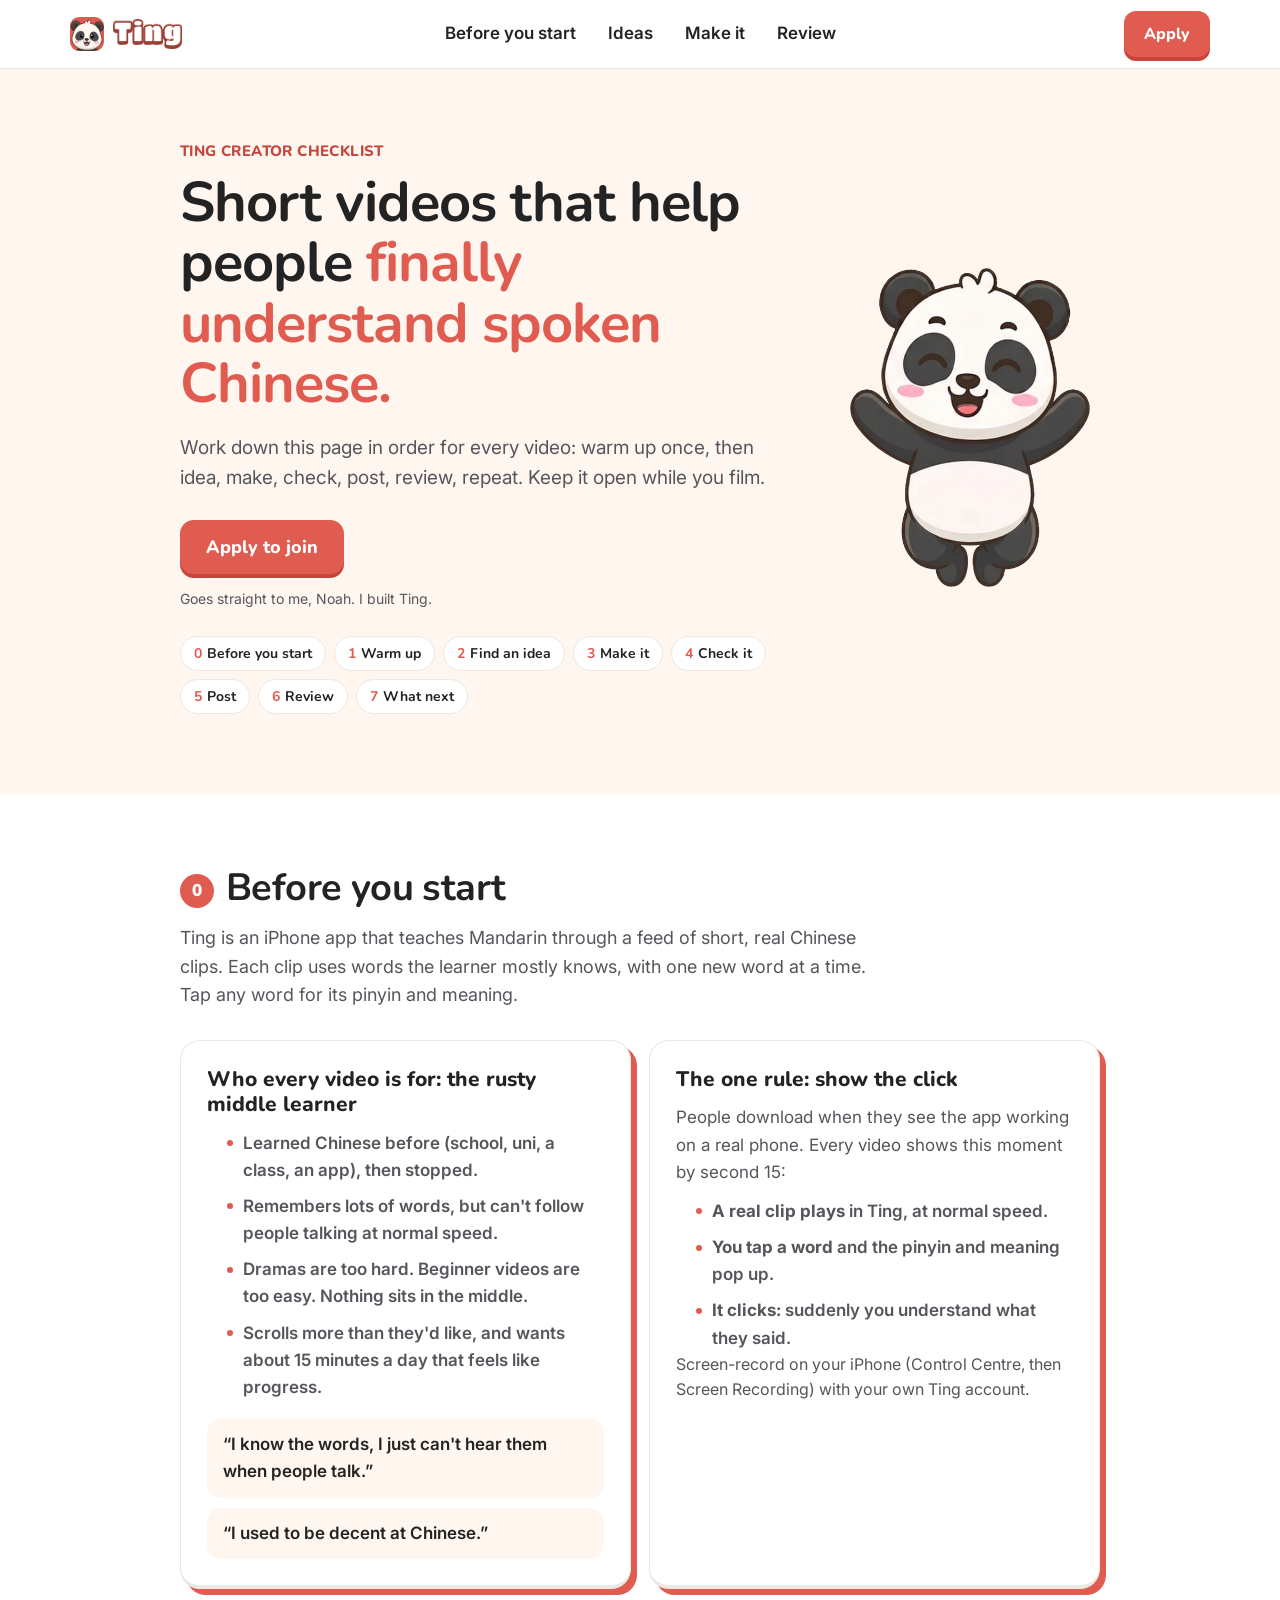
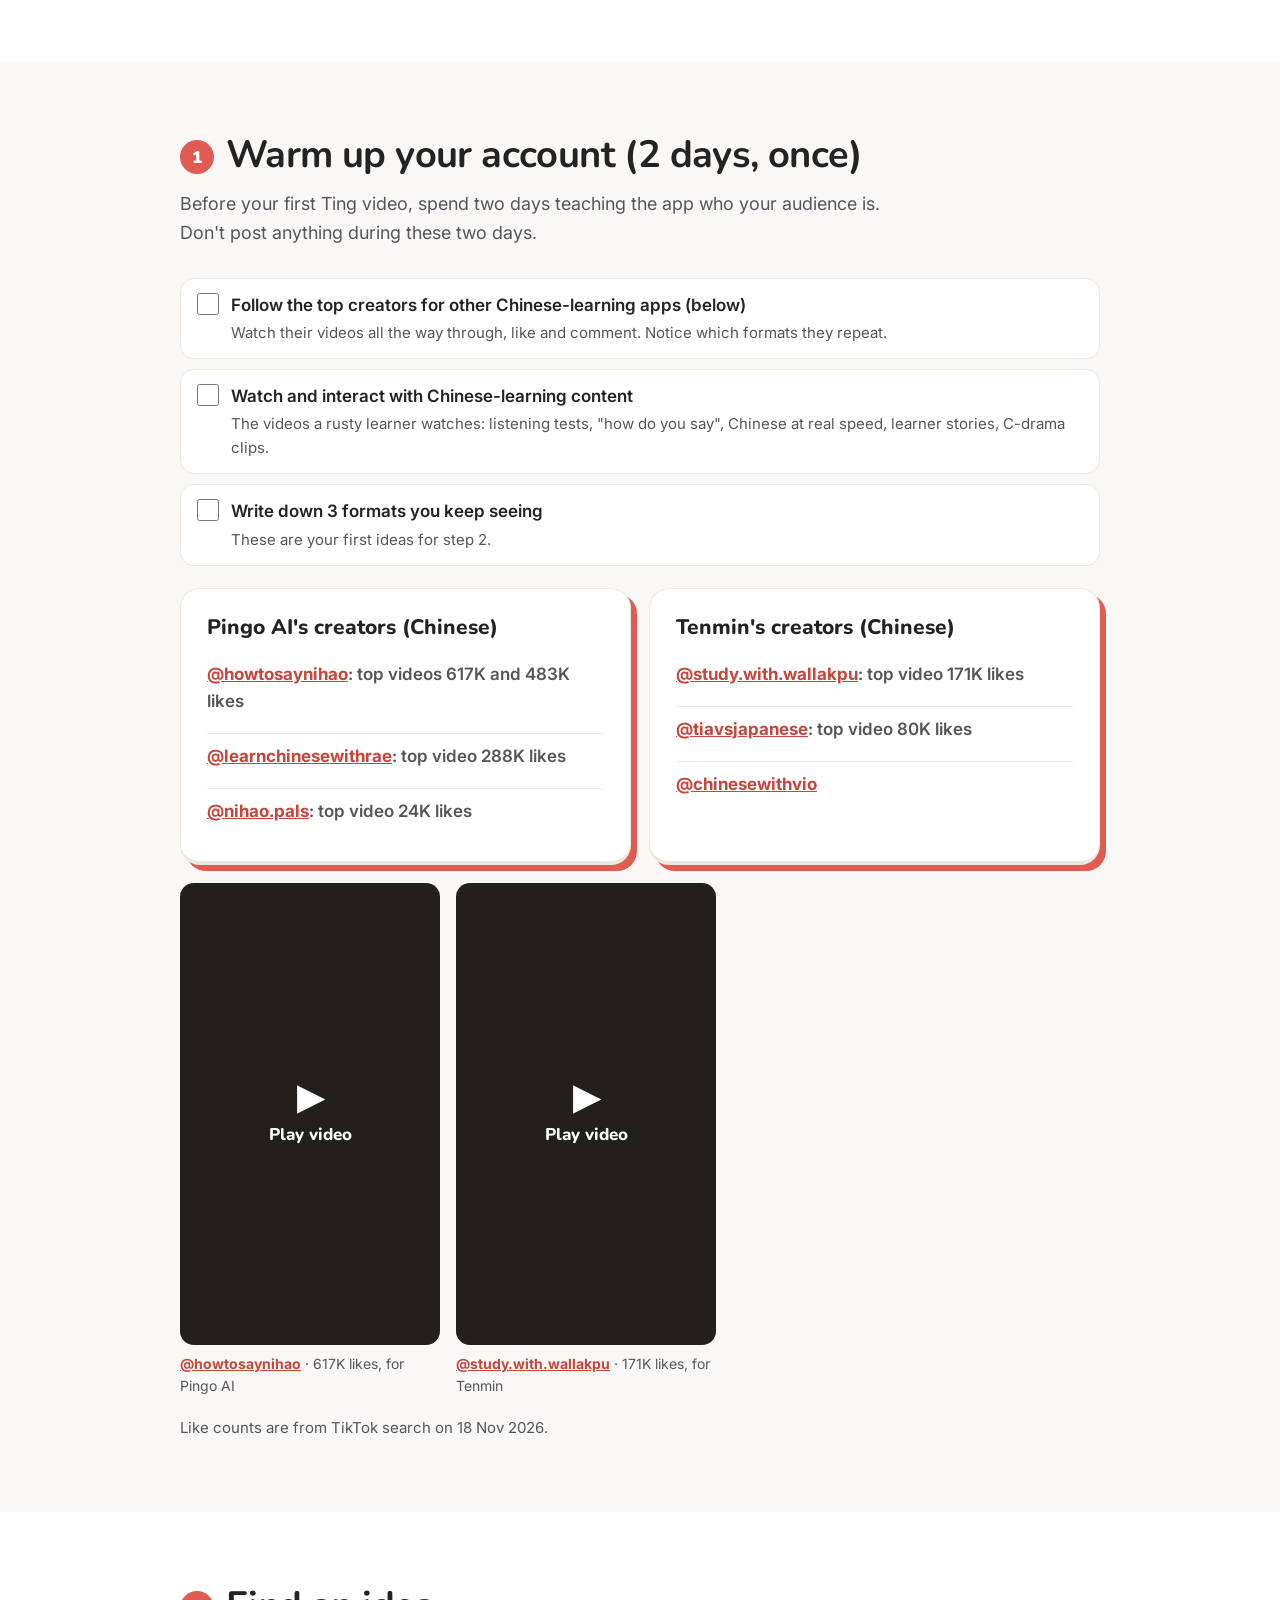
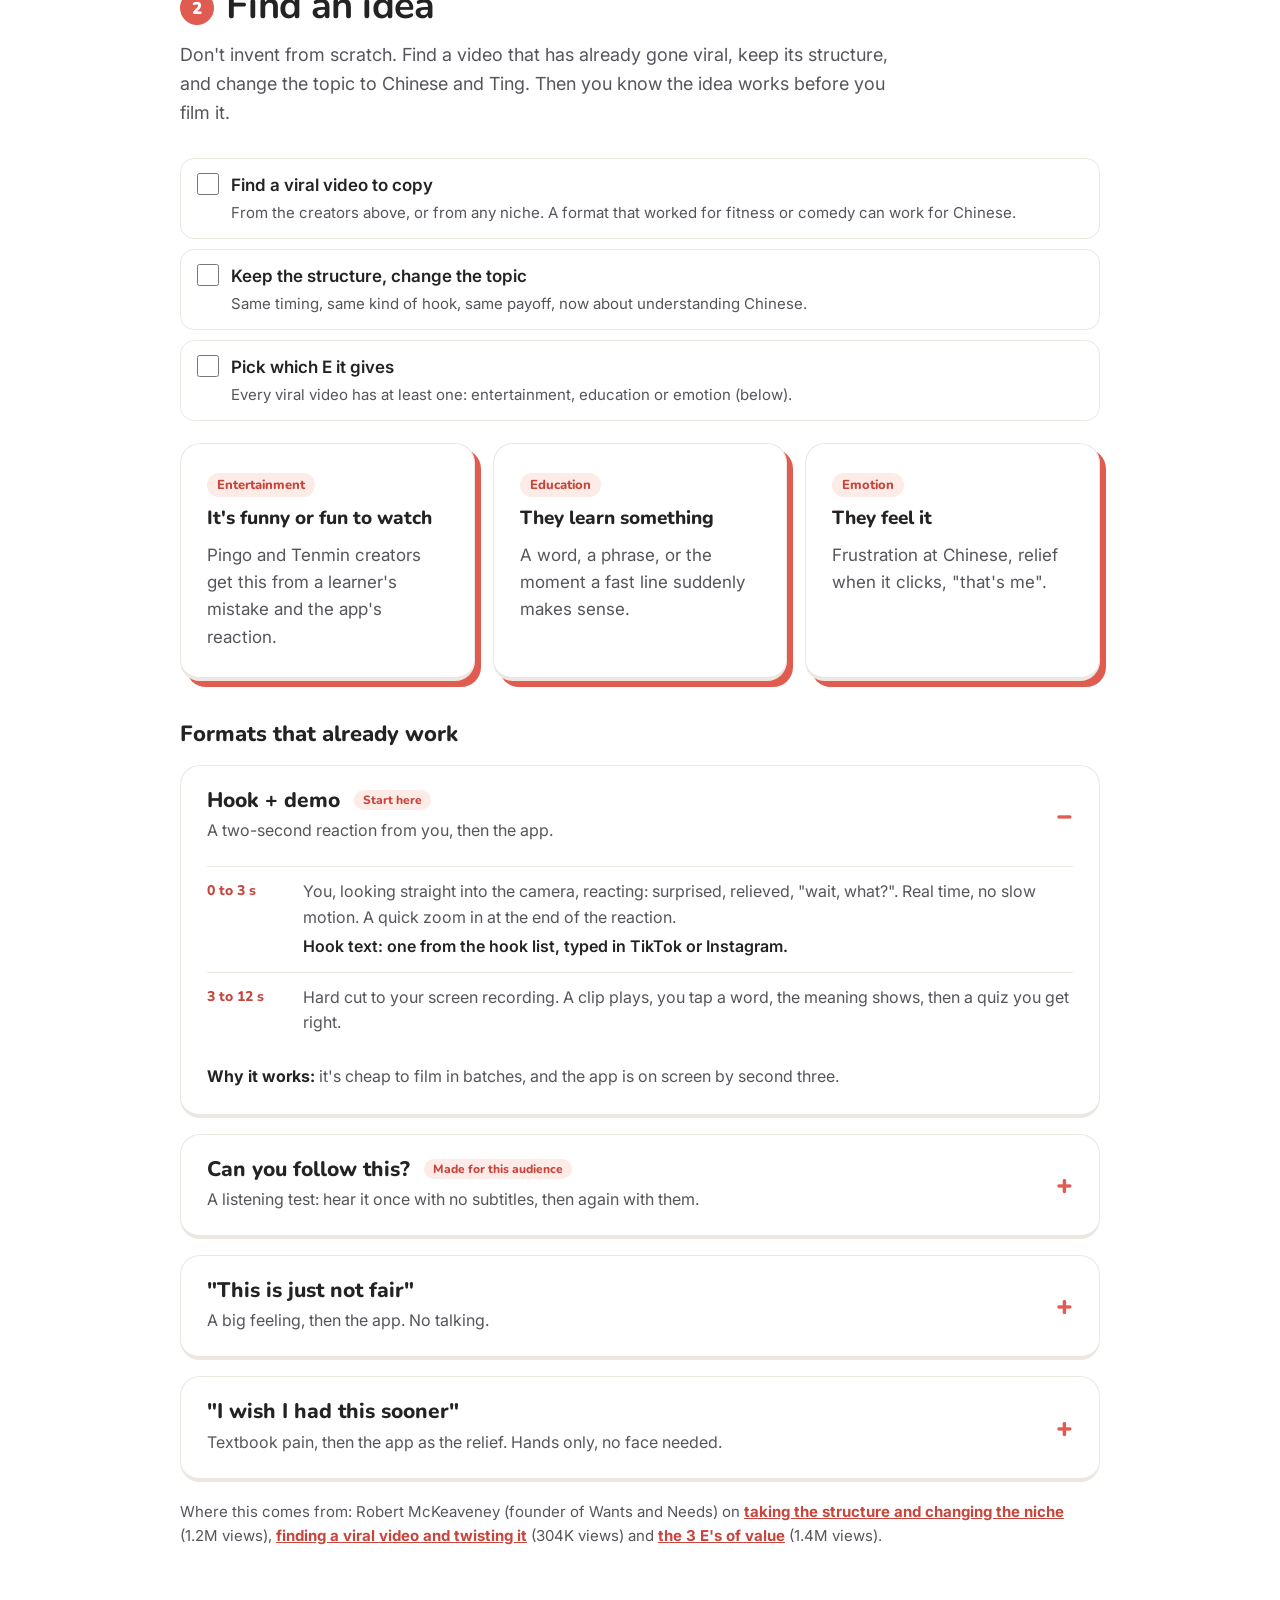
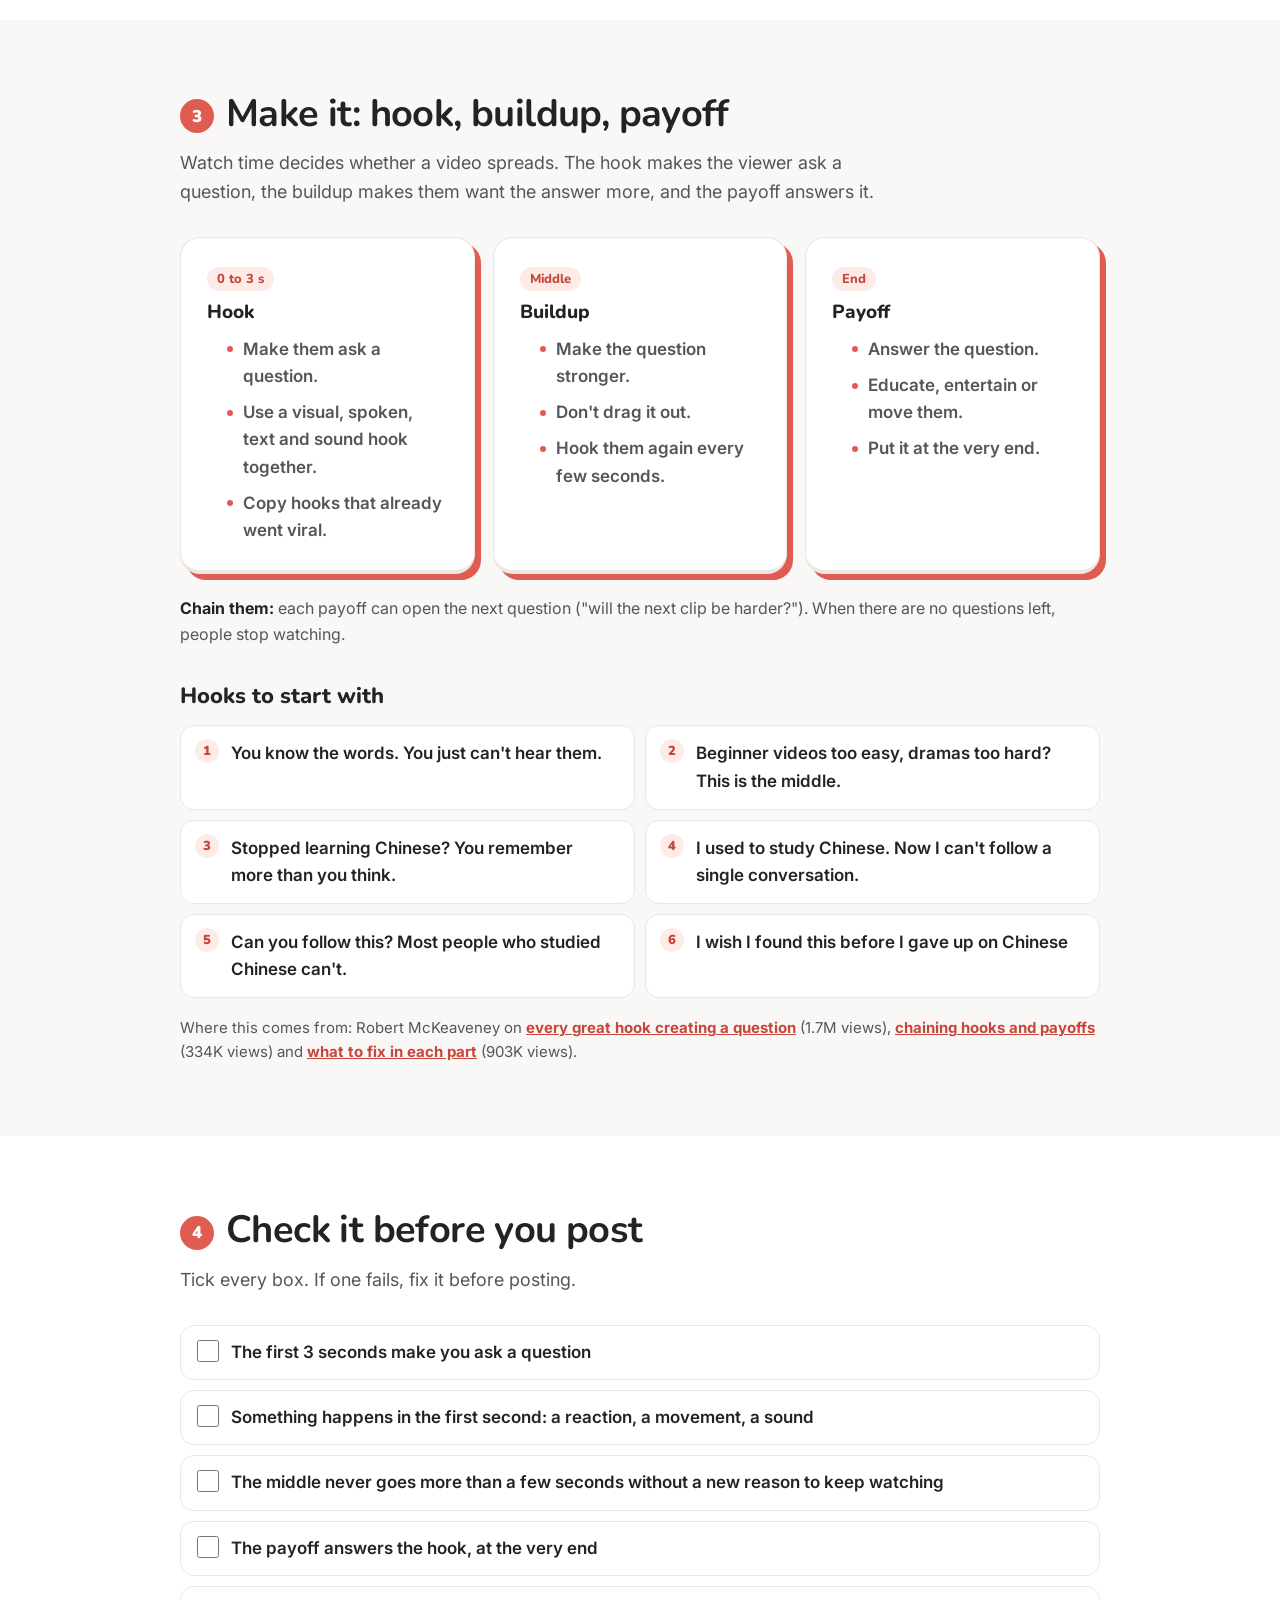
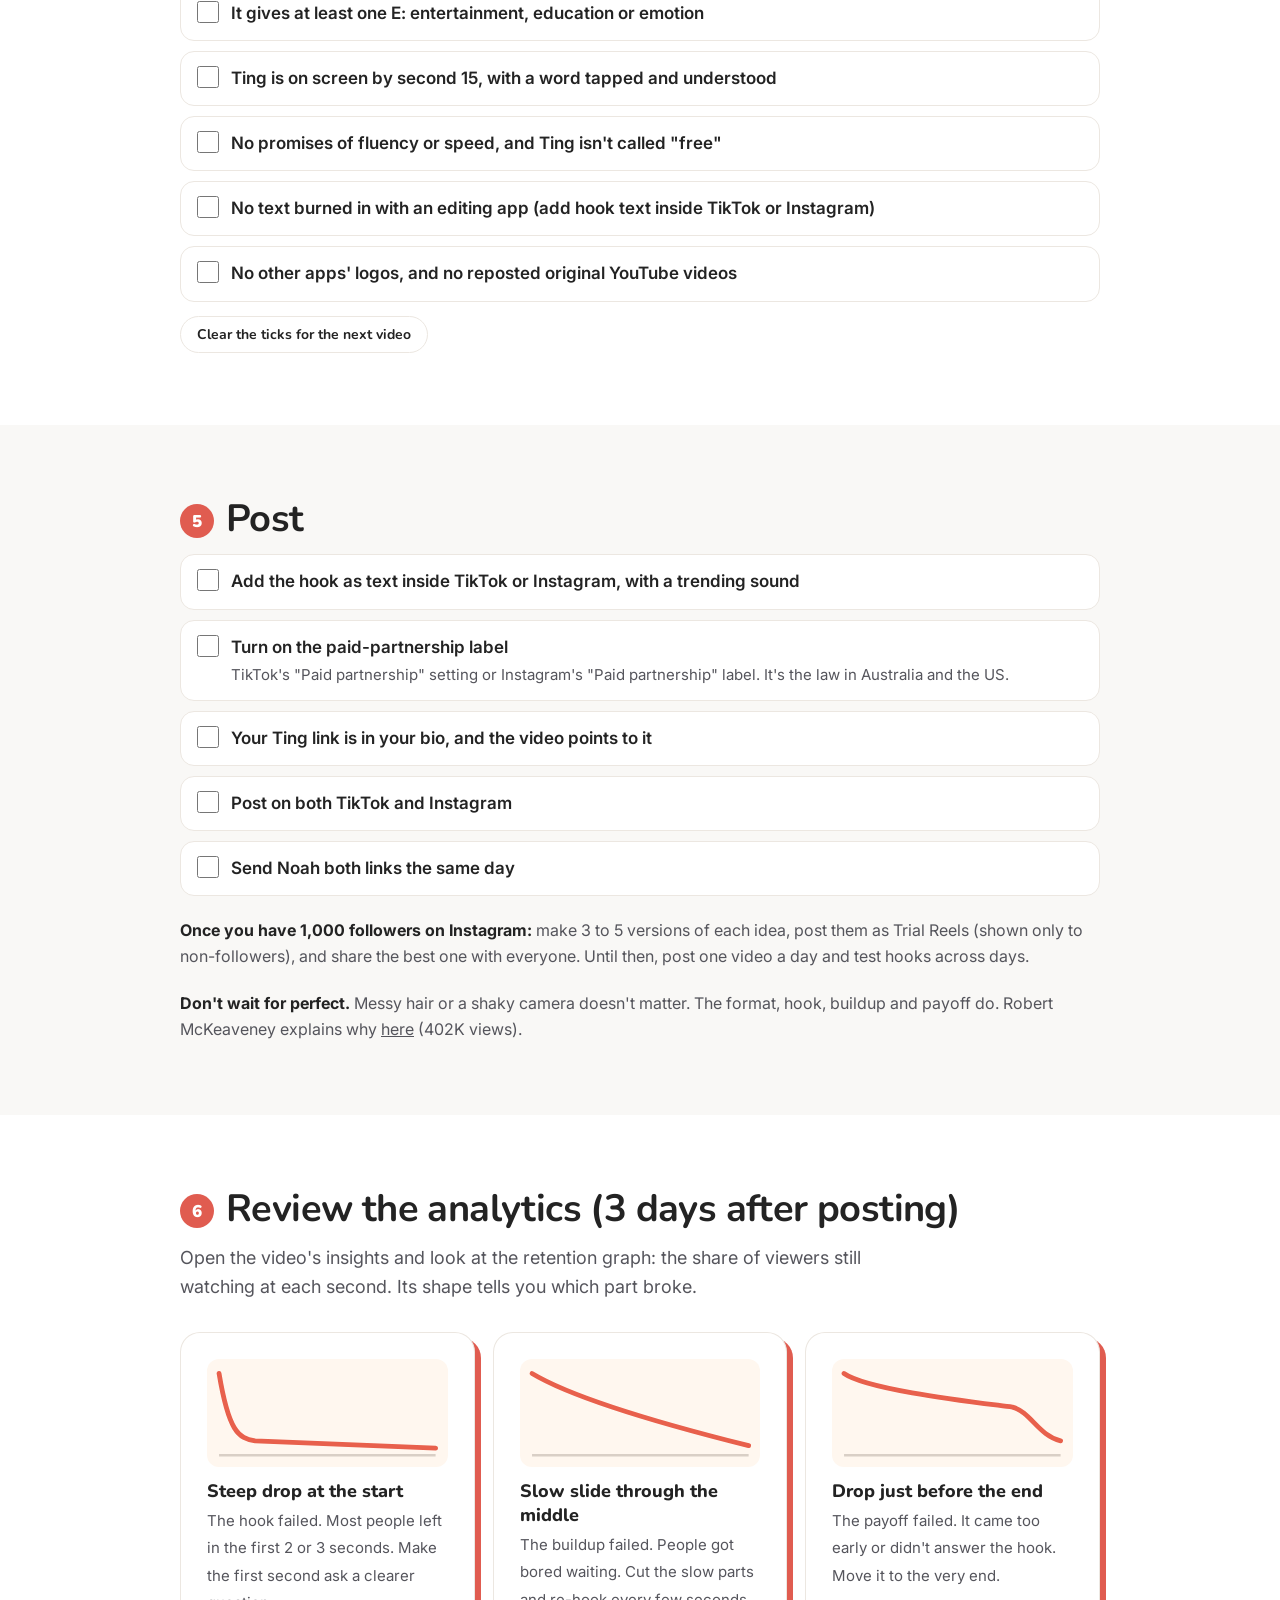
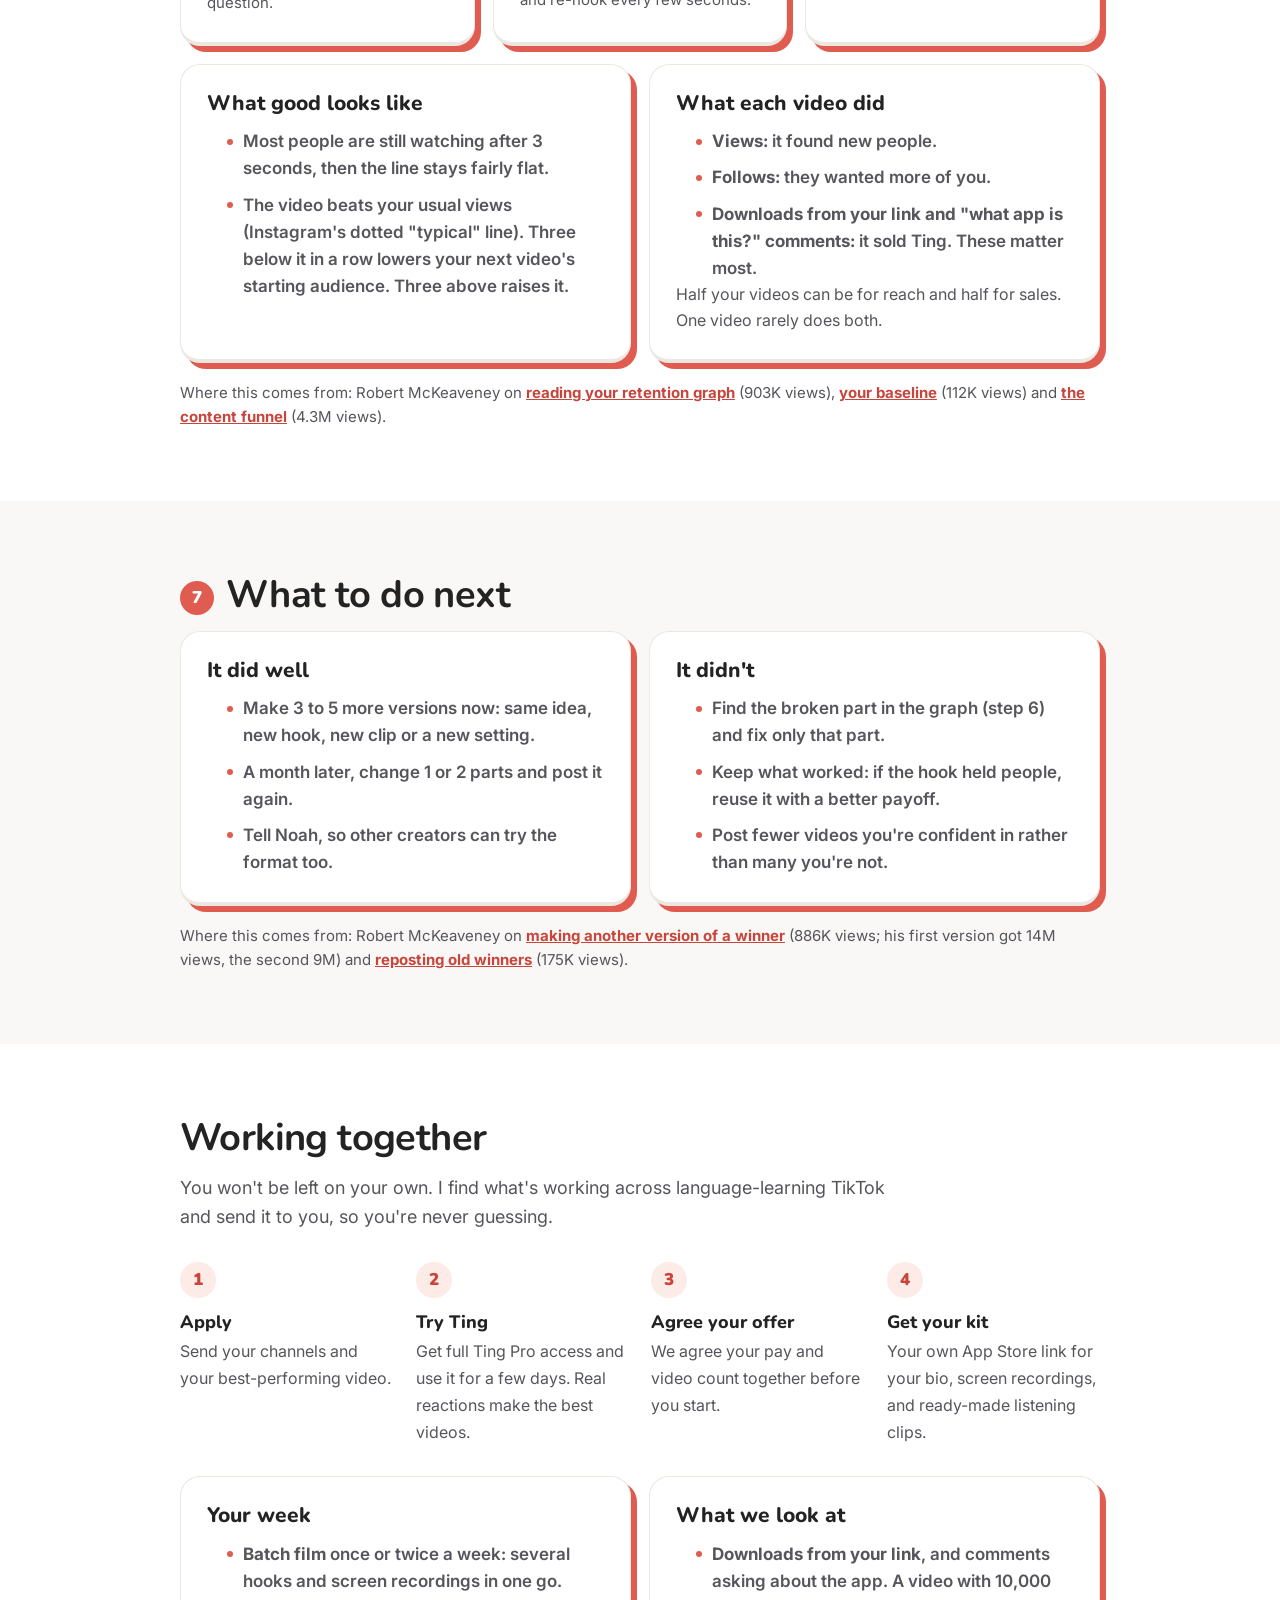
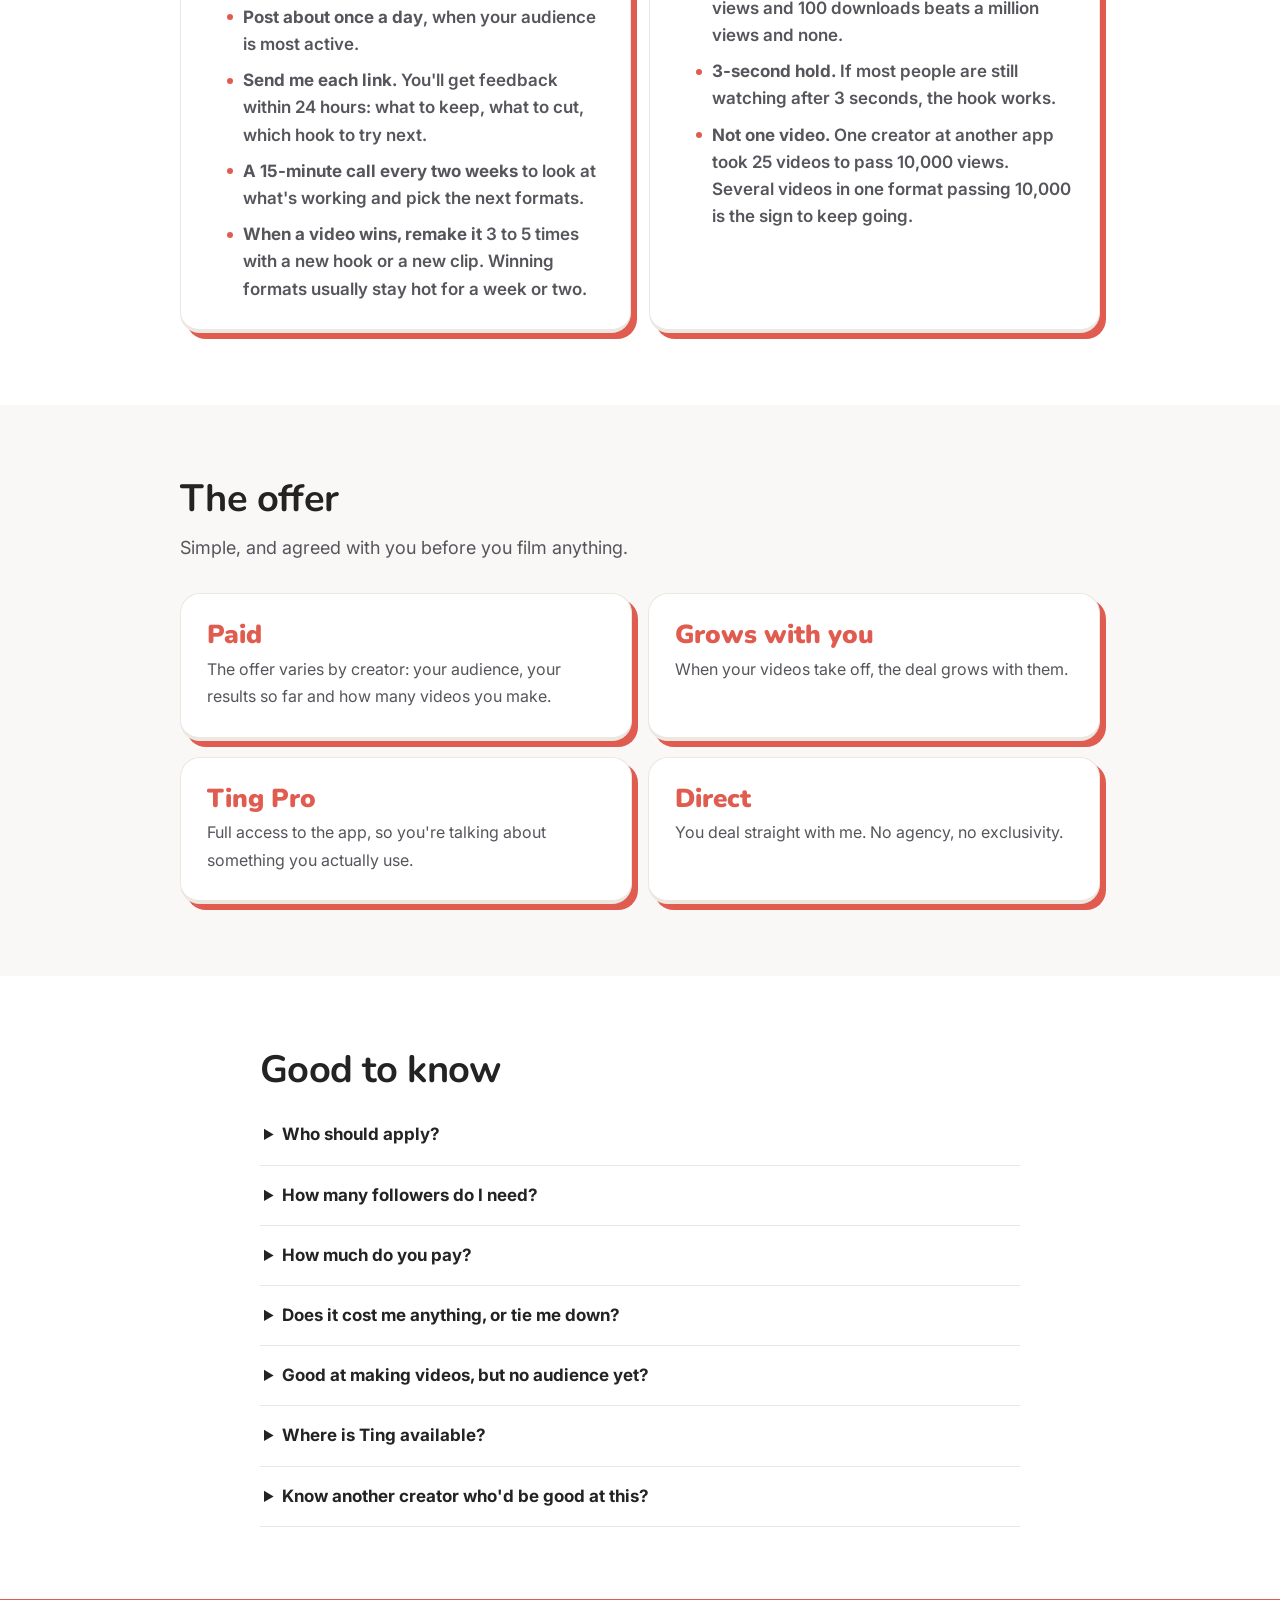
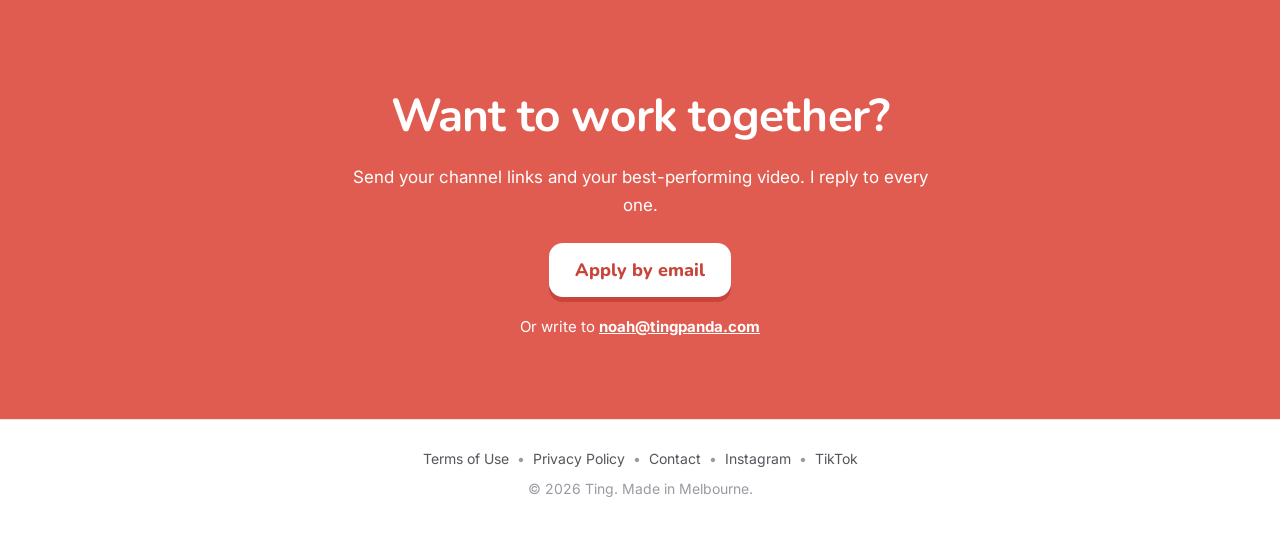
==== commit 93a2e9ce: "Update website" ====
--- a/creators.html
+++ b/creators.html
@@ -4,8 +4,8 @@
 <meta charset="utf-8">
 <meta name="viewport" content="width=device-width, initial-scale=1">
 <meta name="robots" content="noindex, nofollow">
-<title>Ting Creator Playbook</title>
-<meta name="description" content="The Ting creator playbook: who we're talking to, what to film, how a week works and what we offer.">
+<title>Ting Creator Checklist</title>
+<meta name="description" content="The Ting creator checklist: warm up, find an idea, make it, check it, post, review, repeat.">
 <meta property="og:title" content="Ting Creator Playbook">
 <meta property="og:description" content="Simple videos that help people finally understand spoken Chinese. Get paid, on an offer agreed with you.">
 <meta property="og:image" content="https://tingpanda.com/img/icon.png">
@@ -117,6 +117,31 @@
     .fmt summary, .fmt-body { padding-left: 18px; padding-right: 18px; }
   }
   @media (max-width: 480px) { .steps { grid-template-columns: 1fr; } }
+
+  .ck { list-style: none; margin: 0; padding: 0; display: grid; gap: 10px; }
+  .ck li { background: #fff; border: 1px solid var(--line); border-radius: 14px; padding: 13px 16px; }
+  .ck label { display: flex; gap: 12px; align-items: flex-start; cursor: pointer; font-weight: 600; color: var(--ink); }
+  .ck input { flex: none; width: 22px; height: 22px; margin: 1px 0 0; accent-color: var(--coral); }
+  .ck small { display: block; font-weight: 400; color: var(--ink-2); font-size: 15px; margin-top: 2px; }
+  .ck input:checked + span { color: var(--ink-2); text-decoration: line-through; }
+  .ck-reset { margin-top: 14px; appearance: none; border: 1px solid var(--line); background: #fff; border-radius: 999px; padding: 8px 16px; font: 700 14px "Nunito", sans-serif; color: var(--ink); cursor: pointer; }
+  .three { display: grid; grid-template-columns: repeat(3, 1fr); gap: 18px; }
+  .three .card h3 { font-size: 19px; }
+  .tagline { display: inline-block; padding: 3px 10px; border-radius: 999px; background: var(--coral-soft); color: var(--coral-dark); font: 800 13px "Nunito", sans-serif; margin-bottom: 10px; }
+  .src { margin: 18px 0 0; font-size: 15px; color: var(--ink-2); }
+  .src a { color: var(--coral-dark); font-weight: 700; }
+  .people { display: grid; grid-template-columns: 1fr 1fr; gap: 18px; }
+  .people ul { list-style: none; padding: 0; }
+  .people li { padding: 9px 0; border-top: 1px solid var(--line); }
+  .people li:first-child { border-top: 0; }
+  .people li::before { display: none; content: none; }
+  .people ul li { padding-left: 0; }
+  .people a { color: var(--coral-dark); font-weight: 700; }
+  .graph { display: grid; grid-template-columns: repeat(3, 1fr); gap: 18px; }
+  .graph svg { width: 100%; height: auto; display: block; margin-bottom: 12px; background: var(--bg-3); border-radius: 12px; }
+  .graph b { display: block; font: 800 18px "Nunito", sans-serif; margin-bottom: 4px; }
+  .graph span { color: var(--ink-2); font-size: 15px; }
+  @media (max-width: 860px) { .three, .people, .graph { grid-template-columns: 1fr; } }
 </style>
 </head>
 <body>
@@ -125,11 +150,10 @@
   <div class="wrap">
     <a class="brand" href="./"><img src="img/icon.png" alt=""><img class="word" src="img/wordmark.png" alt="Ting"></a>
     <div class="links">
-      <a href="#who">Who</a>
-      <a href="#formats">What to film</a>
-      <a href="#hooks">Hooks</a>
-      <a href="#how">How it works</a>
-      <a href="#offer">The offer</a>
+      <a href="#first">Before you start</a>
+      <a href="#idea">Ideas</a>
+      <a href="#make">Make it</a>
+      <a href="#review">Review</a>
     </div>
     <div class="cta"><a class="btn" href="#apply">Apply</a></div>
   </div>
@@ -138,73 +162,108 @@
 <header class="c-hero">
   <div class="wrap">
     <div>
-      <p class="kicker">Ting creator playbook</p>
+      <p class="kicker">Ting creator checklist</p>
       <h1>Short videos that help people <em>finally understand spoken Chinese.</em></h1>
-      <p class="lede">Everything you need is on this one page: who we're talking to, what to film, how a week works and what you get. It takes about five minutes to read. Keep it open while you film.</p>
+      <p class="lede">Work down this page in order for every video: warm up once, then idea, make, check, post, review, repeat. Keep it open while you film.</p>
       <a class="btn big" href="#apply">Apply to join</a>
       <p class="small">Goes straight to me, Noah. I built Ting.</p>
       <ul class="toc">
-        <li><a href="#who"><span>1</span>Who</a></li>
-        <li><a href="#moment"><span>2</span>The one rule</a></li>
-        <li><a href="#formats"><span>3</span>What to film</a></li>
-        <li><a href="#hooks"><span>4</span>Hooks</a></li>
-        <li><a href="#rules"><span>5</span>Do and don't</a></li>
-        <li><a href="#how"><span>6</span>How it works</a></li>
-        <li><a href="#offer"><span>7</span>The offer</a></li>
+        <li><a href="#first"><span>0</span>Before you start</a></li>
+        <li><a href="#warm"><span>1</span>Warm up</a></li>
+        <li><a href="#idea"><span>2</span>Find an idea</a></li>
+        <li><a href="#make"><span>3</span>Make it</a></li>
+        <li><a href="#check"><span>4</span>Check it</a></li>
+        <li><a href="#post"><span>5</span>Post</a></li>
+        <li><a href="#review"><span>6</span>Review</a></li>
+        <li><a href="#next"><span>7</span>What next</a></li>
       </ul>
     </div>
     <img src="img/ting-celebrate.png" alt="Ting the panda, jumping with both arms up">
   </div>
 </header>
 
-<section class="c-sec" id="who">
-  <div class="wrap">
-    <h2><span class="num">1</span>Who we're talking to</h2>
-    <p class="intro">Ting is an iPhone app that teaches Mandarin through a feed of short, real Chinese clips. Each clip uses words the learner mostly knows, with one new word at a time. Tap any word for its pinyin and meaning. Every video speaks to one person.</p>
+<section class="c-sec" id="first">
+  <div class="wrap">
+    <h2><span class="num">0</span>Before you start</h2>
+    <p class="intro">Ting is an iPhone app that teaches Mandarin through a feed of short, real Chinese clips. Each clip uses words the learner mostly knows, with one new word at a time. Tap any word for its pinyin and meaning.</p>
     <div class="two">
       <div class="card">
-        <h3>The rusty middle learner</h3>
+        <h3>Who every video is for: the rusty middle learner</h3>
         <ul>
           <li>Learned Chinese before (school, uni, a class, an app), then stopped.</li>
           <li>Remembers lots of words, but can't follow people talking at normal speed.</li>
-          <li>Dramas are too hard. Beginner videos are too easy and a bit boring. Nothing sits in the middle.</li>
-          <li>Thinks they don't have time for a TV show, but scrolls more than they'd like.</li>
-          <li>Wants about 15 minutes a day, and the feeling of "I got better at listening today".</li>
-        </ul>
-      </div>
-      <div class="card">
-        <h3>In their own words</h3>
-        <p>Use these lines. When they hear their own thought, they stop scrolling.</p>
+          <li>Dramas are too hard. Beginner videos are too easy. Nothing sits in the middle.</li>
+          <li>Scrolls more than they'd like, and wants about 15 minutes a day that feels like progress.</li>
+        </ul>
         <div class="quotes">
           <q>I know the words, I just can't hear them when people talk.</q>
-          <q>Dramas are too fast and beginner videos put me to sleep.</q>
           <q>I used to be decent at Chinese.</q>
-          <q>I want to know I'm actually getting better.</q>
         </div>
       </div>
-    </div>
-    <p class="note"><b>What we promise them:</b> the missing middle. Real Chinese that's just hard enough, about 15 minutes a day. Never shame anyone for scrolling. Show them a better use of 15 minutes of it.</p>
-  </div>
-</section>
-
-<section class="c-sec tint" id="moment">
-  <div class="wrap">
-    <h2><span class="num">2</span>The one rule: show the click</h2>
-    <p class="intro">People download when they see the app working on a real phone, not when they're told about it. Every video, in every format, shows this moment:</p>
-    <div class="moment">
-      <div><b>A real clip plays</b><span>Someone speaking Chinese at normal speed, inside Ting.</span></div>
-      <div><b>You tap a word</b><span>The pinyin and meaning pop up.</span></div>
-      <div><b>It clicks</b><span>Suddenly you understand what they actually said.</span></div>
-    </div>
-    <p class="note"><b>Get to the app within 15 seconds.</b> Screen-record on your iPhone (Control Centre, then Screen Recording) using your own Ting account, so it shows your real words and progress.</p>
-  </div>
-</section>
-
-<section class="c-sec" id="formats">
-  <div class="wrap">
-    <h2><span class="num">3</span>What to film</h2>
-    <p class="intro">Four formats that already work for Ting or for apps like it. Start with the first two, post a few of each, and we'll double down on whatever wins. Change anything so it sounds like you, and only say what's true for you.</p>
-
+      <div class="card">
+        <h3>The one rule: show the click</h3>
+        <p>People download when they see the app working on a real phone. Every video shows this moment by second 15:</p>
+        <ul>
+          <li><b>A real clip plays</b> in Ting, at normal speed.</li>
+          <li><b>You tap a word</b> and the pinyin and meaning pop up.</li>
+          <li><b>It clicks:</b> suddenly you understand what they said.</li>
+        </ul>
+        <p class="note">Screen-record on your iPhone (Control Centre, then Screen Recording) with your own Ting account.</p>
+      </div>
+    </div>
+  </div>
+</section>
+
+<section class="c-sec tint" id="warm">
+  <div class="wrap">
+    <h2><span class="num">1</span>Warm up your account (2 days, once)</h2>
+    <p class="intro">Before your first Ting video, spend two days teaching the app who your audience is. Don't post anything during these two days.</p>
+    <ol class="ck" data-ck="warm">
+      <li><label><input type="checkbox"><span>Follow the top creators for other Chinese-learning apps (below)<small>Watch their videos all the way through, like and comment. Notice which formats they repeat.</small></span></label></li>
+      <li><label><input type="checkbox"><span>Watch and interact with Chinese-learning content<small>The videos a rusty learner watches: listening tests, "how do you say", Chinese at real speed, learner stories, C-drama clips.</small></span></label></li>
+      <li><label><input type="checkbox"><span>Write down 3 formats you keep seeing<small>These are your first ideas for step 2.</small></span></label></li>
+    </ol>
+    <div class="people" style="margin-top:22px">
+      <div class="card">
+        <h3>Pingo AI's creators (Chinese)</h3>
+        <ul>
+          <li><a href="https://www.tiktok.com/@howtosaynihao" target="_blank" rel="noopener">@howtosaynihao</a>: top videos 617K and 483K likes</li>
+          <li><a href="https://www.tiktok.com/@learnchinesewithrae" target="_blank" rel="noopener">@learnchinesewithrae</a>: top video 288K likes</li>
+          <li><a href="https://www.tiktok.com/@nihao.pals" target="_blank" rel="noopener">@nihao.pals</a>: top video 24K likes</li>
+        </ul>
+      </div>
+      <div class="card">
+        <h3>Tenmin's creators (Chinese)</h3>
+        <ul>
+          <li><a href="https://www.tiktok.com/@study.with.wallakpu" target="_blank" rel="noopener">@study.with.wallakpu</a>: top video 171K likes</li>
+          <li><a href="https://www.tiktok.com/@tiavsjapanese" target="_blank" rel="noopener">@tiavsjapanese</a>: top video 80K likes</li>
+          <li><a href="https://www.tiktok.com/@chinesewithvio" target="_blank" rel="noopener">@chinesewithvio</a></li>
+        </ul>
+      </div>
+    </div>
+    <div class="refs">
+      <figure class="ref"><button class="ref-play" type="button" data-src="https://www.tiktok.com/player/v1/7697328901172874516?controls=1&amp;autoplay=1" data-title="Reference video by @howtosaynihao" aria-label="Play reference video by @howtosaynihao"><span>▶</span>Play video</button><figcaption><a href="https://www.tiktok.com/@howtosaynihao/video/7697328901172874516" target="_blank" rel="noopener">@howtosaynihao</a> · 617K likes, for Pingo AI</figcaption></figure>
+      <figure class="ref"><button class="ref-play" type="button" data-src="https://www.tiktok.com/player/v1/7694595263511399687?controls=1&amp;autoplay=1" data-title="Reference video by @study.with.wallakpu" aria-label="Play reference video by @study.with.wallakpu"><span>▶</span>Play video</button><figcaption><a href="https://www.tiktok.com/@study.with.wallakpu/video/7694595263511399687" target="_blank" rel="noopener">@study.with.wallakpu</a> · 171K likes, for Tenmin</figcaption></figure>
+    </div>
+    <p class="src">Like counts are from TikTok search on 18 Nov 2026.</p>
+  </div>
+</section>
+
+<section class="c-sec" id="idea">
+  <div class="wrap">
+    <h2><span class="num">2</span>Find an idea</h2>
+    <p class="intro">Don't invent from scratch. Find a video that has already gone viral, keep its structure, and change the topic to Chinese and Ting. Then you know the idea works before you film it.</p>
+    <ol class="ck" data-ck="idea">
+      <li><label><input type="checkbox"><span>Find a viral video to copy<small>From the creators above, or from any niche. A format that worked for fitness or comedy can work for Chinese.</small></span></label></li>
+      <li><label><input type="checkbox"><span>Keep the structure, change the topic<small>Same timing, same kind of hook, same payoff, now about understanding Chinese.</small></span></label></li>
+      <li><label><input type="checkbox"><span>Pick which E it gives<small>Every viral video has at least one: entertainment, education or emotion (below).</small></span></label></li>
+    </ol>
+    <div class="three" style="margin-top:22px">
+      <div class="card"><span class="tagline">Entertainment</span><h3>It's funny or fun to watch</h3><p>Pingo and Tenmin creators get this from a learner's mistake and the app's reaction.</p></div>
+      <div class="card"><span class="tagline">Education</span><h3>They learn something</h3><p>A word, a phrase, or the moment a fast line suddenly makes sense.</p></div>
+      <div class="card"><span class="tagline">Emotion</span><h3>They feel it</h3><p>Frustration at Chinese, relief when it clicks, "that's me".</p></div>
+    </div>
+    <h3 style="margin:38px 0 16px;font:800 22px Nunito,sans-serif">Formats that already work</h3>
     <details class="fmt" open>
       <summary><div><b>Hook + demo <span class="tag">Start here</span></b><span>A two-second reaction from you, then the app.</span></div></summary>
       <div class="fmt-body">
@@ -262,64 +321,126 @@
       </div>
     </details>
 
-    <p class="note"><b>Your own idea, or a true story about your Chinese?</b> Try it. Find a video already doing well in your niche and change it enough to make it yours. When something new starts trending, I'll send it to you.</p>
-  </div>
-</section>
-
-<section class="c-sec tint" id="hooks">
-  <div class="wrap">
-    <h2><span class="num">4</span>Hooks to start with</h2>
-    <p class="intro">The first three seconds decide everything. Pick one, type it as text in TikTok or Instagram, and make sure the video pays it off.</p>
+    <p class="src">Where this comes from: Robert McKeaveney (founder of Wants and Needs) on <a href="https://www.instagram.com/reel/DfOc5_bTDrS/" target="_blank" rel="noopener">taking the structure and changing the niche</a> (1.2M views), <a href="https://www.instagram.com/reel/De6G1gzzKCA/" target="_blank" rel="noopener">finding a viral video and twisting it</a> (304K views) and <a href="https://www.instagram.com/reel/DfY-8rETTPs/" target="_blank" rel="noopener">the 3 E's of value</a> (1.4M views).</p>
+  </div>
+</section>
+
+<section class="c-sec tint" id="make">
+  <div class="wrap">
+    <h2><span class="num">3</span>Make it: hook, buildup, payoff</h2>
+    <p class="intro">Watch time decides whether a video spreads. The hook makes the viewer ask a question, the buildup makes them want the answer more, and the payoff answers it.</p>
+    <div class="three">
+      <div class="card"><span class="tagline">0 to 3 s</span><h3>Hook</h3><ul><li>Make them ask a question.</li><li>Use a visual, spoken, text and sound hook together.</li><li>Copy hooks that already went viral.</li></ul></div>
+      <div class="card"><span class="tagline">Middle</span><h3>Buildup</h3><ul><li>Make the question stronger.</li><li>Don't drag it out.</li><li>Hook them again every few seconds.</li></ul></div>
+      <div class="card"><span class="tagline">End</span><h3>Payoff</h3><ul><li>Answer the question.</li><li>Educate, entertain or move them.</li><li>Put it at the very end.</li></ul></div>
+    </div>
+    <p class="note"><b>Chain them:</b> each payoff can open the next question ("will the next clip be harder?"). When there are no questions left, people stop watching.</p>
+    <h3 style="margin:34px 0 14px;font:800 22px Nunito,sans-serif">Hooks to start with</h3>
     <ol class="hooks">
       <li>You know the words. You just can't hear them.</li>
       <li>Beginner videos too easy, dramas too hard? This is the middle.</li>
       <li>Stopped learning Chinese? You remember more than you think.</li>
       <li>I used to study Chinese. Now I can't follow a single conversation.</li>
-      <li>15 minutes of this instead of Instagram, every day</li>
-      <li>The step between Chinese cartoons and Chinese TV</li>
       <li>Can you follow this? Most people who studied Chinese can't.</li>
       <li>I wish I found this before I gave up on Chinese</li>
-      <li>Wait, Chinese lessons can be YouTube clips?</li>
-      <li>POV: every word in the video is tappable</li>
     </ol>
-  </div>
-</section>
-
-<section class="c-sec" id="rules">
-  <div class="wrap">
-    <h2><span class="num">5</span>Do and don't</h2>
-    <div class="two dodont">
-      <div class="card">
-        <h3 class="do">Do</h3>
-        <ul>
-          <li>Show the real app on your phone, every time.</li>
-          <li>Do something in the first second: a reaction, a prop, a real feeling.</li>
-          <li>Look into the camera on the hook, and keep it fast.</li>
-          <li>Add hook text inside TikTok or Instagram, not in an editor.</li>
-          <li>Use a sound that's trending right now.</li>
-          <li>End with "Search ‘Ting - Learn Chinese Fast’ on the App Store", or point to your bio link.</li>
-          <li><b>Label it as paid:</b> TikTok's "Paid partnership" setting, Instagram's "Paid partnership" label, or #ad. It's the law in Australia and the US.</li>
-        </ul>
-      </div>
-      <div class="card">
-        <h3 class="dont">Don't</h3>
-        <ul>
-          <li>Promise fluency or speed, like "fluent in 3 months" or "10x faster".</li>
-          <li>Call Ting "free". It has a paid plan with a trial.</li>
-          <li>Burn text into the video in an editing app.</li>
-          <li>Show other apps' logos or put other apps down by name.</li>
-          <li>Offer anything in exchange for App Store ratings or reviews.</li>
-          <li>Download and repost the original YouTube videos behind Ting's clips. Show them inside Ting instead.</li>
-          <li>Film other people without their OK.</li>
-        </ul>
-      </div>
-    </div>
-  </div>
-</section>
-
-<section class="c-sec tint" id="how">
-  <div class="wrap">
-    <h2><span class="num">6</span>How it works</h2>
+    <p class="src">Where this comes from: Robert McKeaveney on <a href="https://www.instagram.com/reel/DexwuW4uC_O/" target="_blank" rel="noopener">every great hook creating a question</a> (1.7M views), <a href="https://www.instagram.com/reel/DfgwAuTT8Ec/" target="_blank" rel="noopener">chaining hooks and payoffs</a> (334K views) and <a href="https://www.instagram.com/reel/DfrEJGFTZ7J/" target="_blank" rel="noopener">what to fix in each part</a> (903K views).</p>
+  </div>
+</section>
+
+<section class="c-sec" id="check">
+  <div class="wrap">
+    <h2><span class="num">4</span>Check it before you post</h2>
+    <p class="intro">Tick every box. If one fails, fix it before posting.</p>
+    <ol class="ck" data-ck="check">
+      <li><label><input type="checkbox"><span>The first 3 seconds make you ask a question</span></label></li>
+      <li><label><input type="checkbox"><span>Something happens in the first second: a reaction, a movement, a sound</span></label></li>
+      <li><label><input type="checkbox"><span>The middle never goes more than a few seconds without a new reason to keep watching</span></label></li>
+      <li><label><input type="checkbox"><span>The payoff answers the hook, at the very end</span></label></li>
+      <li><label><input type="checkbox"><span>It gives at least one E: entertainment, education or emotion</span></label></li>
+      <li><label><input type="checkbox"><span>Ting is on screen by second 15, with a word tapped and understood</span></label></li>
+      <li><label><input type="checkbox"><span>No promises of fluency or speed, and Ting isn't called "free"</span></label></li>
+      <li><label><input type="checkbox"><span>No text burned in with an editing app (add hook text inside TikTok or Instagram)</span></label></li>
+      <li><label><input type="checkbox"><span>No other apps' logos, and no reposted original YouTube videos</span></label></li>
+    </ol>
+    <button class="ck-reset" type="button" data-reset="check">Clear the ticks for the next video</button>
+  </div>
+</section>
+
+<section class="c-sec tint" id="post">
+  <div class="wrap">
+    <h2><span class="num">5</span>Post</h2>
+    <ol class="ck" data-ck="post">
+      <li><label><input type="checkbox"><span>Add the hook as text inside TikTok or Instagram, with a trending sound</span></label></li>
+      <li><label><input type="checkbox"><span>Turn on the paid-partnership label<small>TikTok's "Paid partnership" setting or Instagram's "Paid partnership" label. It's the law in Australia and the US.</small></span></label></li>
+      <li><label><input type="checkbox"><span>Your Ting link is in your bio, and the video points to it</span></label></li>
+      <li><label><input type="checkbox"><span>Post on both TikTok and Instagram</span></label></li>
+      <li><label><input type="checkbox"><span>Send Noah both links the same day</span></label></li>
+    </ol>
+    <p class="note"><b>Once you have 1,000 followers on Instagram:</b> make 3 to 5 versions of each idea, post them as Trial Reels (shown only to non-followers), and share the best one with everyone. Until then, post one video a day and test hooks across days.</p>
+    <p class="note"><b>Don't wait for perfect.</b> Messy hair or a shaky camera doesn't matter. The format, hook, buildup and payoff do. Robert McKeaveney explains why <a href="https://www.instagram.com/reel/Des5kd1TjL9/" target="_blank" rel="noopener">here</a> (402K views).</p>
+  </div>
+</section>
+
+<section class="c-sec" id="review">
+  <div class="wrap">
+    <h2><span class="num">6</span>Review the analytics (3 days after posting)</h2>
+    <p class="intro">Open the video's insights and look at the retention graph: the share of viewers still watching at each second. Its shape tells you which part broke.</p>
+    <div class="graph">
+      <div class="card"><svg viewBox="0 0 200 90" aria-hidden="true"><line x1="10" y1="80" x2="190" y2="80" stroke="#d9cfc6" stroke-width="2"/><path d="M10 12 C 18 60, 26 66, 40 68 L 190 74" fill="none" stroke="#e8604c" stroke-width="4" stroke-linecap="round" stroke-linejoin="round"/></svg><b>Steep drop at the start</b><span>The hook failed. Most people left in the first 2 or 3 seconds. Make the first second ask a clearer question.</span></div>
+      <div class="card"><svg viewBox="0 0 200 90" aria-hidden="true"><line x1="10" y1="80" x2="190" y2="80" stroke="#d9cfc6" stroke-width="2"/><path d="M10 12 C 40 30, 110 52, 190 72" fill="none" stroke="#e8604c" stroke-width="4" stroke-linecap="round" stroke-linejoin="round"/></svg><b>Slow slide through the middle</b><span>The buildup failed. People got bored waiting. Cut the slow parts and re-hook every few seconds.</span></div>
+      <div class="card"><svg viewBox="0 0 200 90" aria-hidden="true"><line x1="10" y1="80" x2="190" y2="80" stroke="#d9cfc6" stroke-width="2"/><path d="M10 12 C 30 26, 120 36, 150 40 C 165 44, 172 64, 190 68" fill="none" stroke="#e8604c" stroke-width="4" stroke-linecap="round" stroke-linejoin="round"/></svg><b>Drop just before the end</b><span>The payoff failed. It came too early or didn't answer the hook. Move it to the very end.</span></div>
+    </div>
+    <div class="two" style="margin-top:18px">
+      <div class="card">
+        <h3>What good looks like</h3>
+        <ul>
+          <li>Most people are still watching after 3 seconds, then the line stays fairly flat.</li>
+          <li>The video beats your usual views (Instagram's dotted "typical" line). Three below it in a row lowers your next video's starting audience. Three above raises it.</li>
+        </ul>
+      </div>
+      <div class="card">
+        <h3>What each video did</h3>
+        <ul>
+          <li><b>Views:</b> it found new people.</li>
+          <li><b>Follows:</b> they wanted more of you.</li>
+          <li><b>Downloads from your link and "what app is this?" comments:</b> it sold Ting. These matter most.</li>
+        </ul>
+        <p class="note">Half your videos can be for reach and half for sales. One video rarely does both.</p>
+      </div>
+    </div>
+    <p class="src">Where this comes from: Robert McKeaveney on <a href="https://www.instagram.com/reel/DfrEJGFTZ7J/" target="_blank" rel="noopener">reading your retention graph</a> (903K views), <a href="https://www.instagram.com/reel/Dftdu9XTCFK/" target="_blank" rel="noopener">your baseline</a> (112K views) and <a href="https://www.instagram.com/reel/De_AqYOTedK/" target="_blank" rel="noopener">the content funnel</a> (4.3M views).</p>
+  </div>
+</section>
+
+<section class="c-sec tint" id="next">
+  <div class="wrap">
+    <h2><span class="num">7</span>What to do next</h2>
+    <div class="two">
+      <div class="card">
+        <h3>It did well</h3>
+        <ul>
+          <li>Make 3 to 5 more versions now: same idea, new hook, new clip or a new setting.</li>
+          <li>A month later, change 1 or 2 parts and post it again.</li>
+          <li>Tell Noah, so other creators can try the format too.</li>
+        </ul>
+      </div>
+      <div class="card">
+        <h3>It didn't</h3>
+        <ul>
+          <li>Find the broken part in the graph (step 6) and fix only that part.</li>
+          <li>Keep what worked: if the hook held people, reuse it with a better payoff.</li>
+          <li>Post fewer videos you're confident in rather than many you're not.</li>
+        </ul>
+      </div>
+    </div>
+    <p class="src">Where this comes from: Robert McKeaveney on <a href="https://www.instagram.com/reel/Dealt-zzJHI/" target="_blank" rel="noopener">making another version of a winner</a> (886K views; his first version got 14M views, the second 9M) and <a href="https://www.instagram.com/reel/Dfi_e6Kzw66/" target="_blank" rel="noopener">reposting old winners</a> (175K views).</p>
+  </div>
+</section>
+
+<section class="c-sec" id="how">
+  <div class="wrap">
+    <h2>Working together</h2>
     <p class="intro">You won't be left on your own. I find what's working across language-learning TikTok and send it to you, so you're never guessing.</p>
     <ol class="steps">
       <li><b>Apply</b><span>Send your channels and your best-performing video.</span></li>
@@ -344,16 +465,15 @@
           <li><b>Downloads from your link</b>, and comments asking about the app. A video with 10,000 views and 100 downloads beats a million views and none.</li>
           <li><b>3-second hold.</b> If most people are still watching after 3 seconds, the hook works.</li>
           <li><b>Not one video.</b> One creator at another app took 25 videos to pass 10,000 views. Several videos in one format passing 10,000 is the sign to keep going.</li>
-          <li><b>New account?</b> Warm it up for 5 to 7 days first: watch, like and comment on Chinese-learning videos, then start posting.</li>
-        </ul>
-      </div>
-    </div>
-  </div>
-</section>
-
-<section class="c-sec" id="offer">
-  <div class="wrap">
-    <h2><span class="num">7</span>The offer</h2>
+        </ul>
+      </div>
+    </div>
+  </div>
+</section>
+
+<section class="c-sec tint" id="offer">
+  <div class="wrap">
+    <h2>The offer</h2>
     <p class="intro">Simple, and agreed with you before you film anything.</p>
     <div class="terms">
       <div class="card term"><b>Paid</b><span>The offer varies by creator: your audience, your results so far and how many videos you make.</span></div>
@@ -364,7 +484,7 @@
   </div>
 </section>
 
-<section class="c-sec tint faq" id="questions">
+<section class="c-sec faq" id="questions">
   <div class="wrap">
     <h2>Good to know</h2>
     <details><summary>Who should apply?</summary><p>Creators whose viewers are learning Chinese, or used to: language learners sharing their journey, Chinese teachers and tutors, heritage speakers, and people covering Chinese dramas, food, travel or culture. It helps if you've already had a video go viral and you look like the people learning.</p></details>
@@ -414,6 +534,27 @@
     });
   });
 });
+
+// Ticks are remembered on this device only, so a creator can come back mid-video.
+document.querySelectorAll(".ck").forEach(function (list) {
+  var key = "ting_ck_" + list.dataset.ck, saved = [];
+  try { saved = JSON.parse(localStorage.getItem(key) || "[]"); } catch (e) {}
+  var boxes = list.querySelectorAll("input");
+  boxes.forEach(function (b, i) {
+    b.checked = saved.indexOf(i) > -1;
+    b.addEventListener("change", function () {
+      var on = []; boxes.forEach(function (x, j) { if (x.checked) on.push(j); });
+      try { localStorage.setItem(key, JSON.stringify(on)); } catch (e) {}
+    });
+  });
+});
+document.querySelectorAll("[data-reset]").forEach(function (btn) {
+  btn.addEventListener("click", function () {
+    var list = document.querySelector('[data-ck="' + btn.dataset.reset + '"]');
+    list.querySelectorAll("input").forEach(function (b) { b.checked = false; });
+    try { localStorage.removeItem("ting_ck_" + btn.dataset.reset); } catch (e) {}
+  });
+});
 </script>
 </body>
 </html>
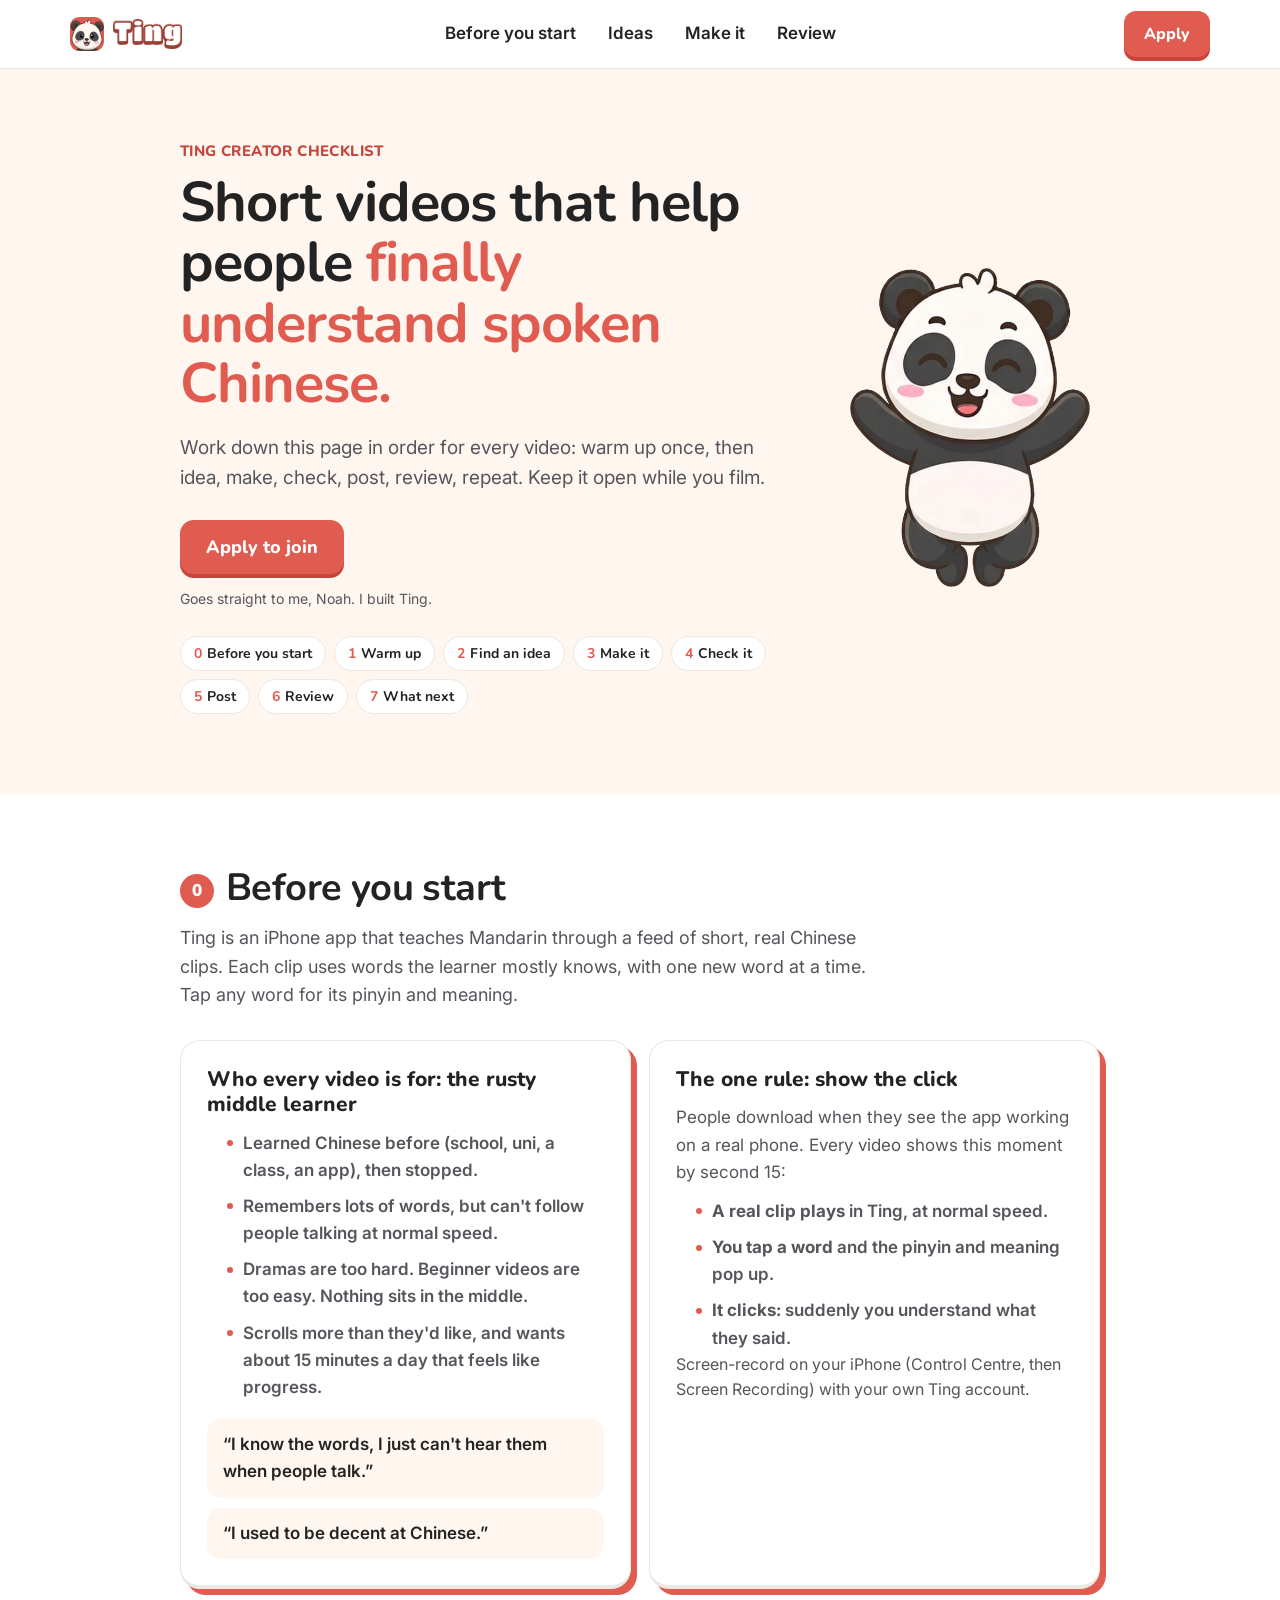
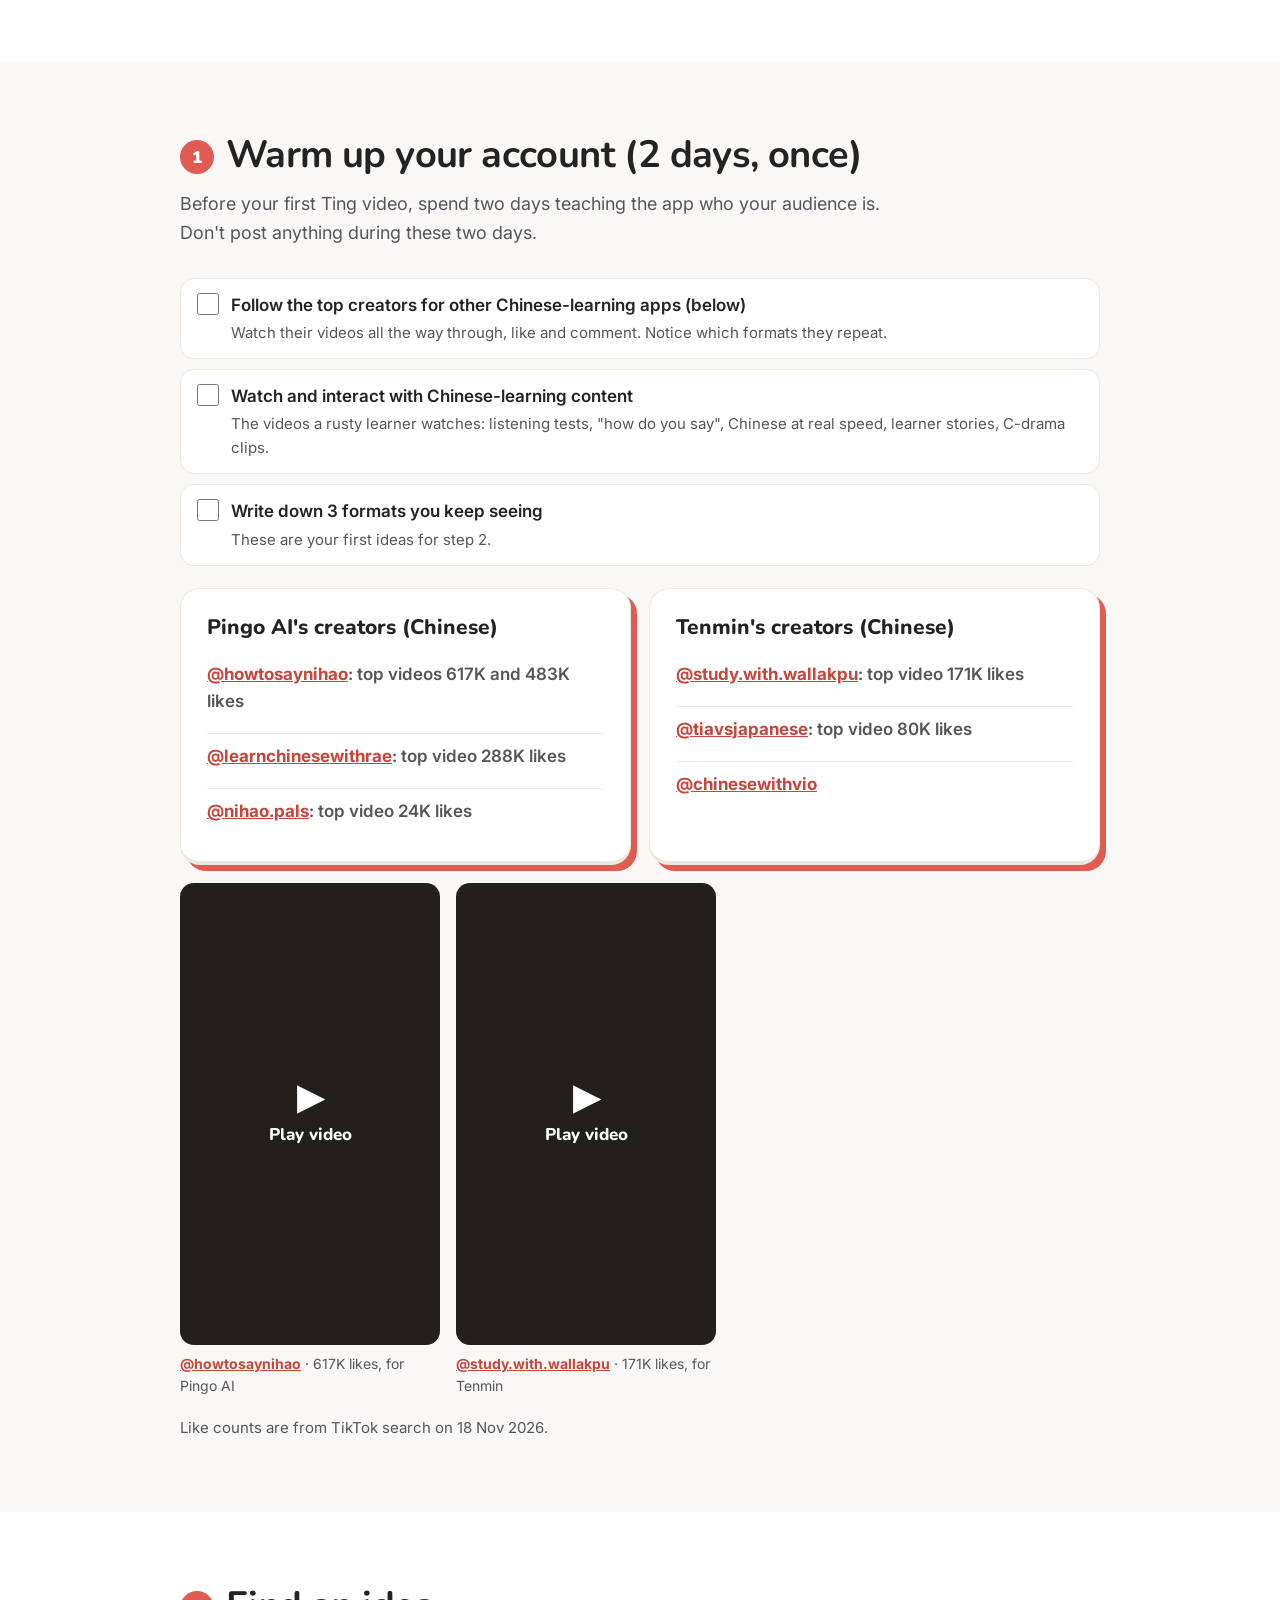
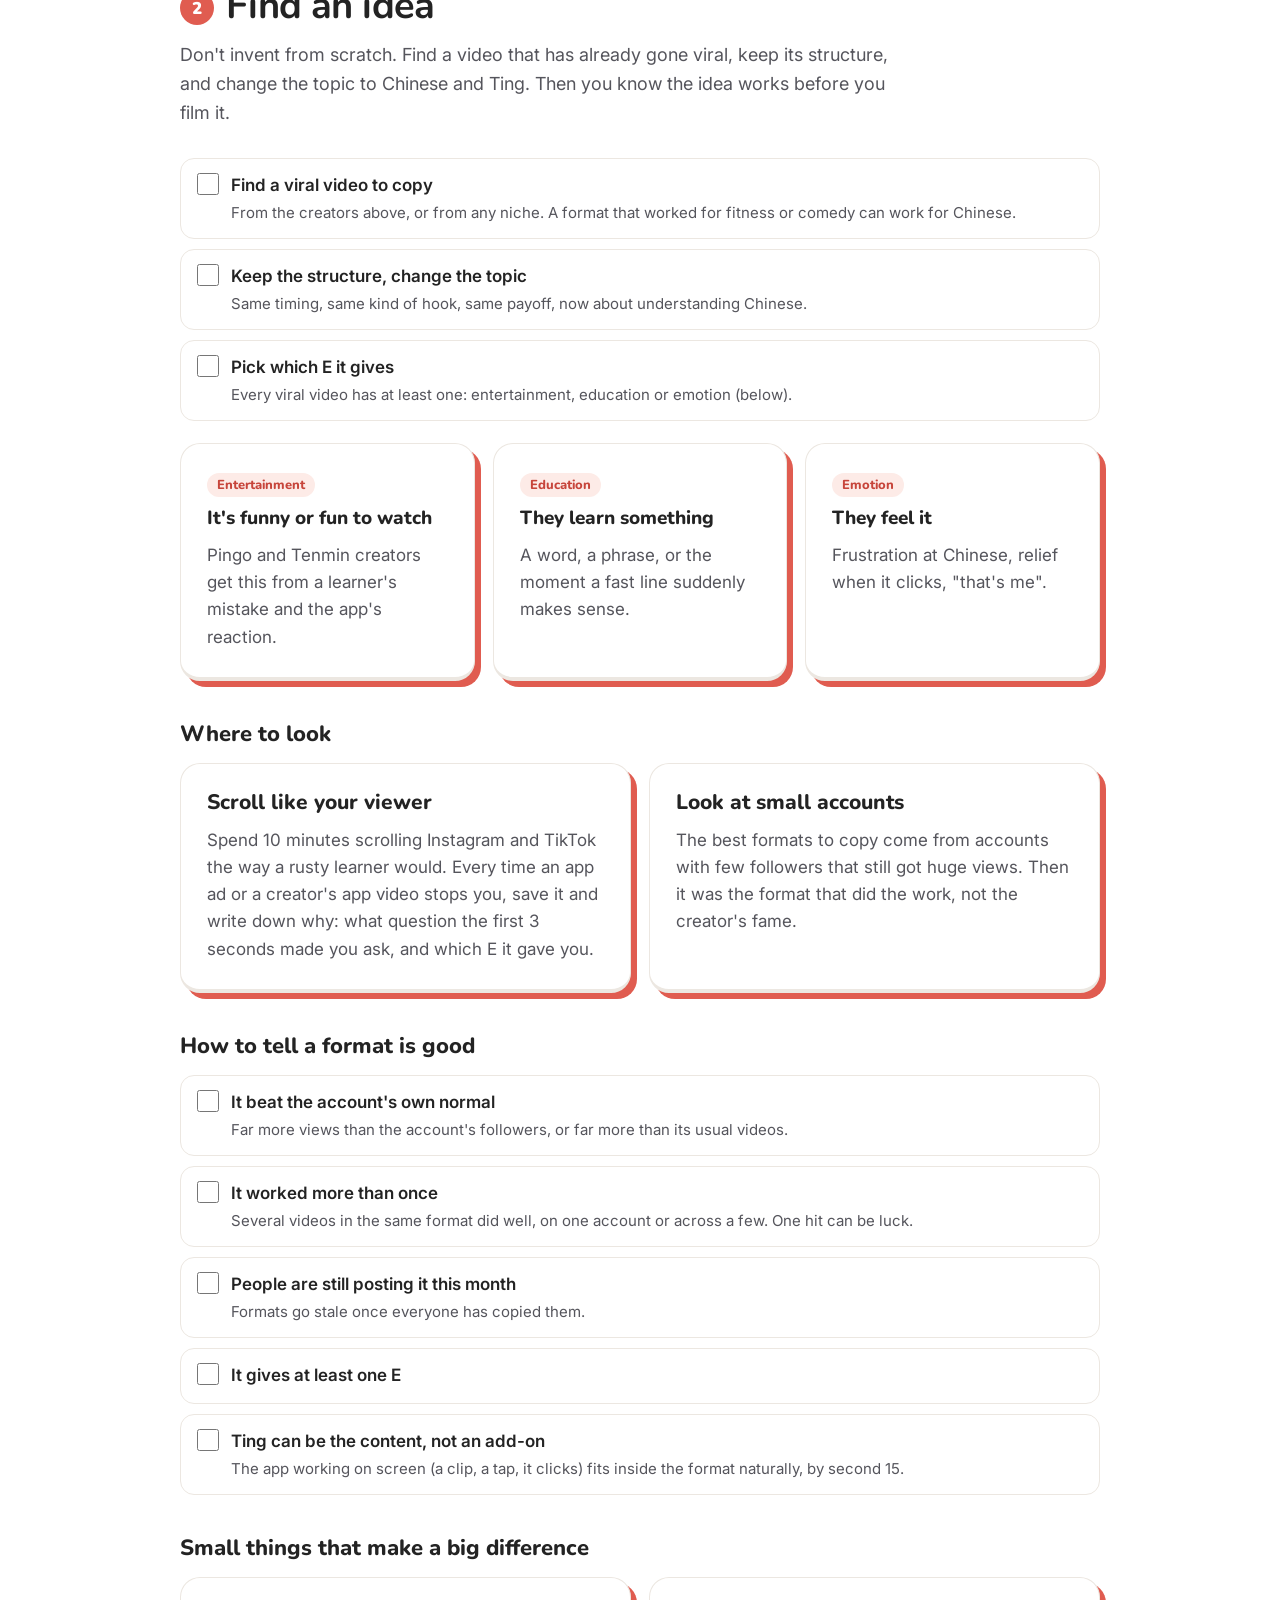
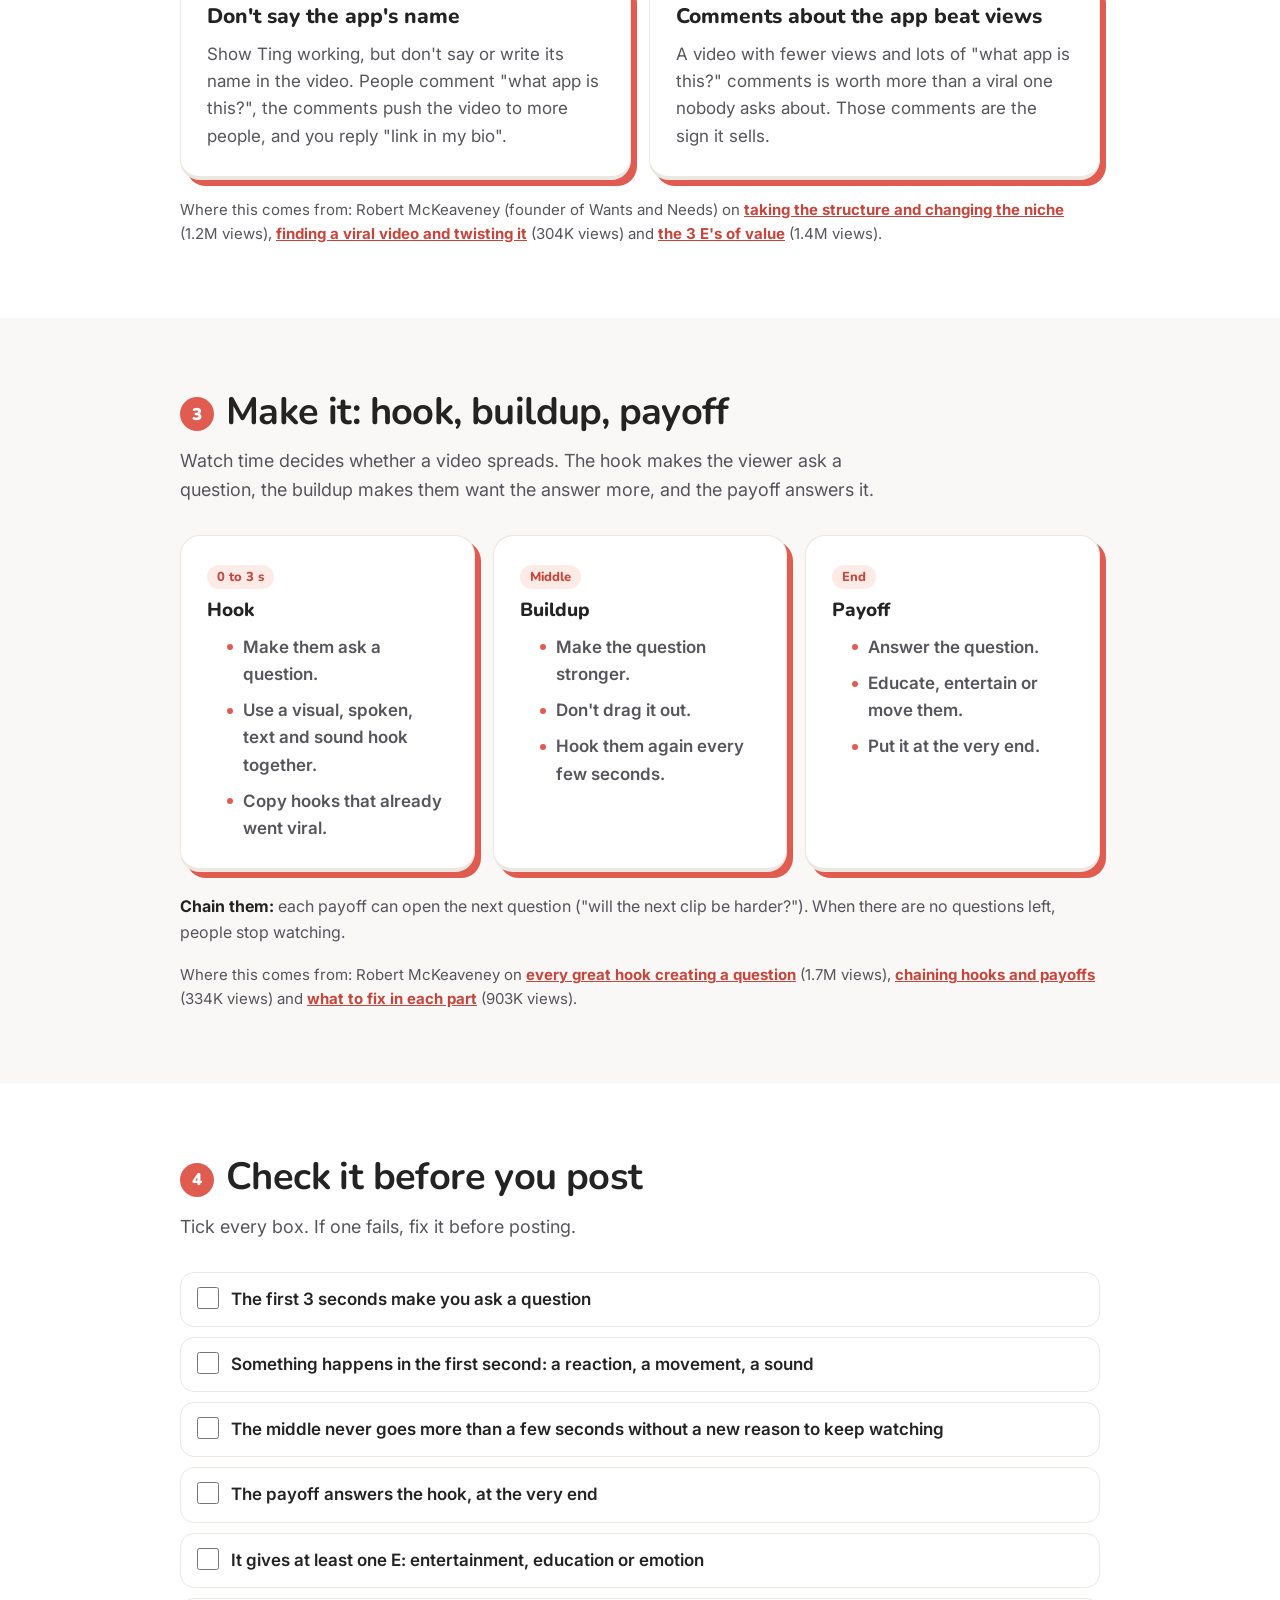
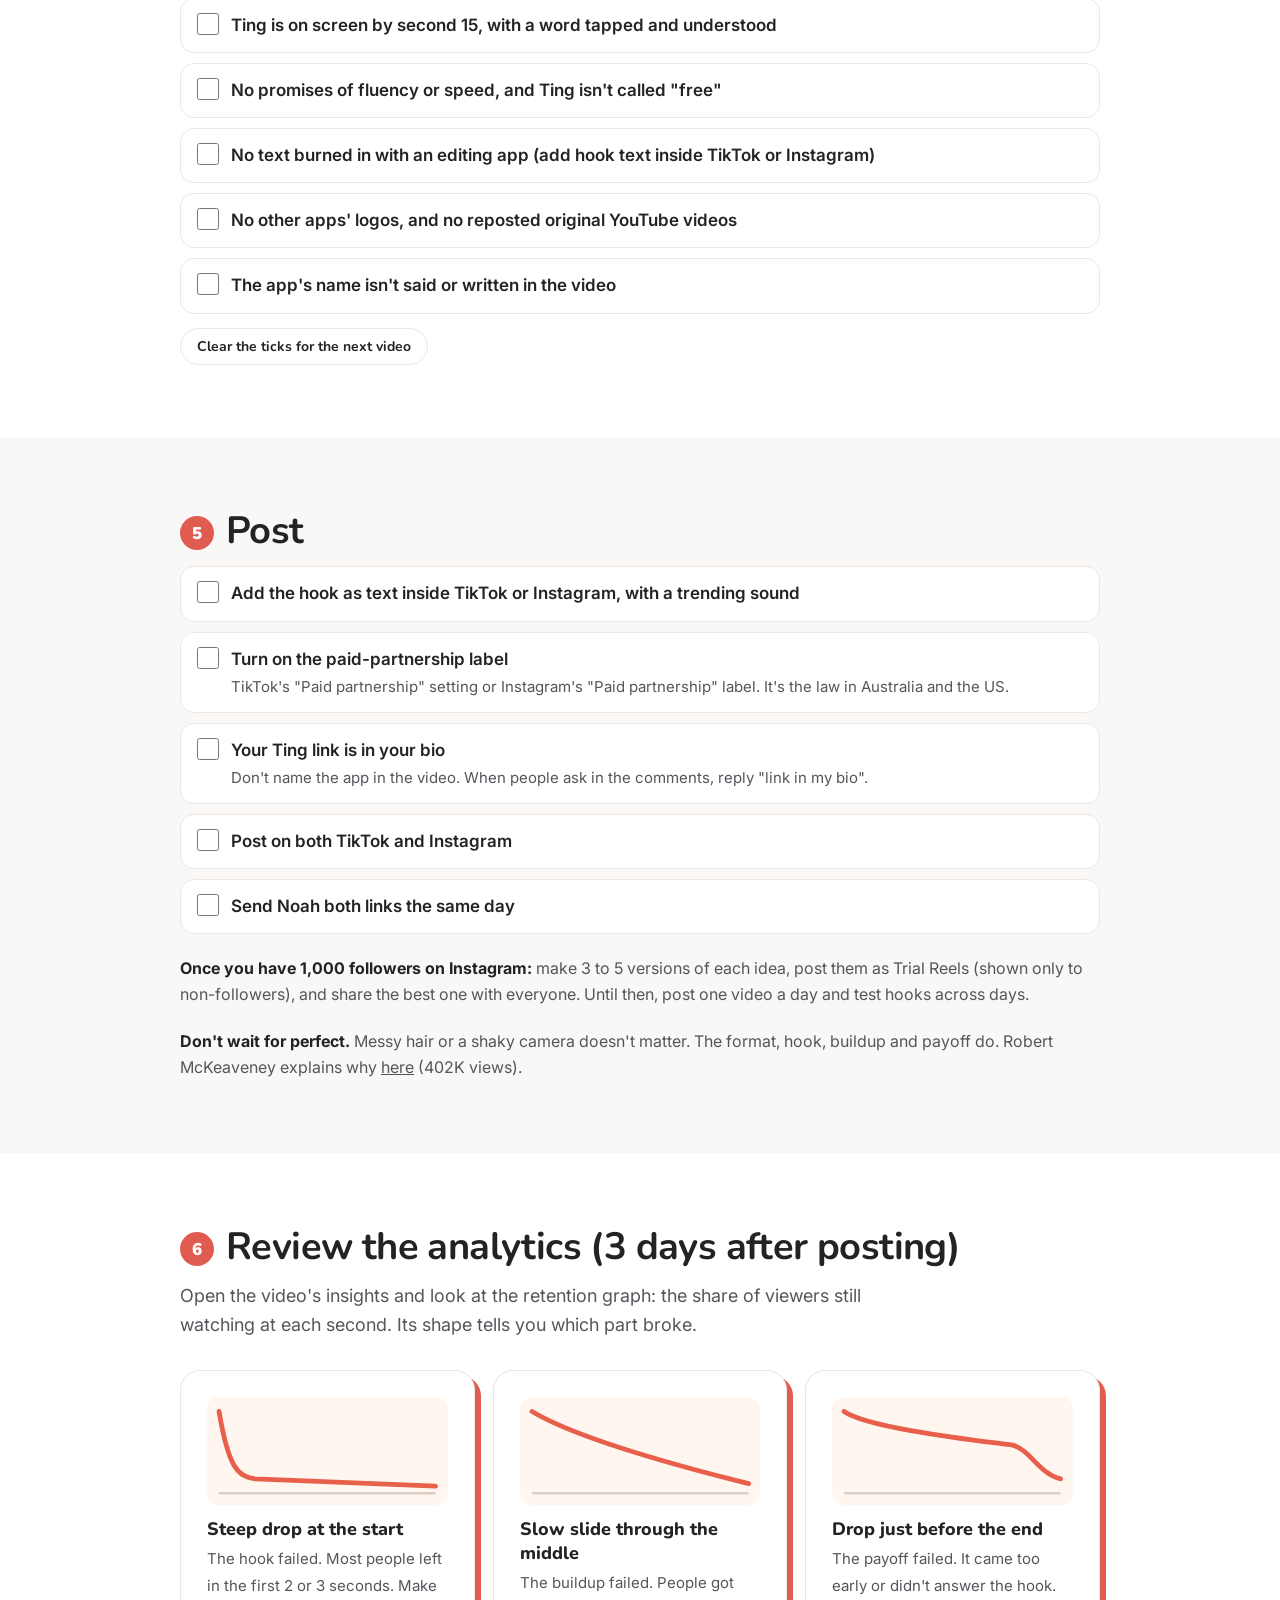
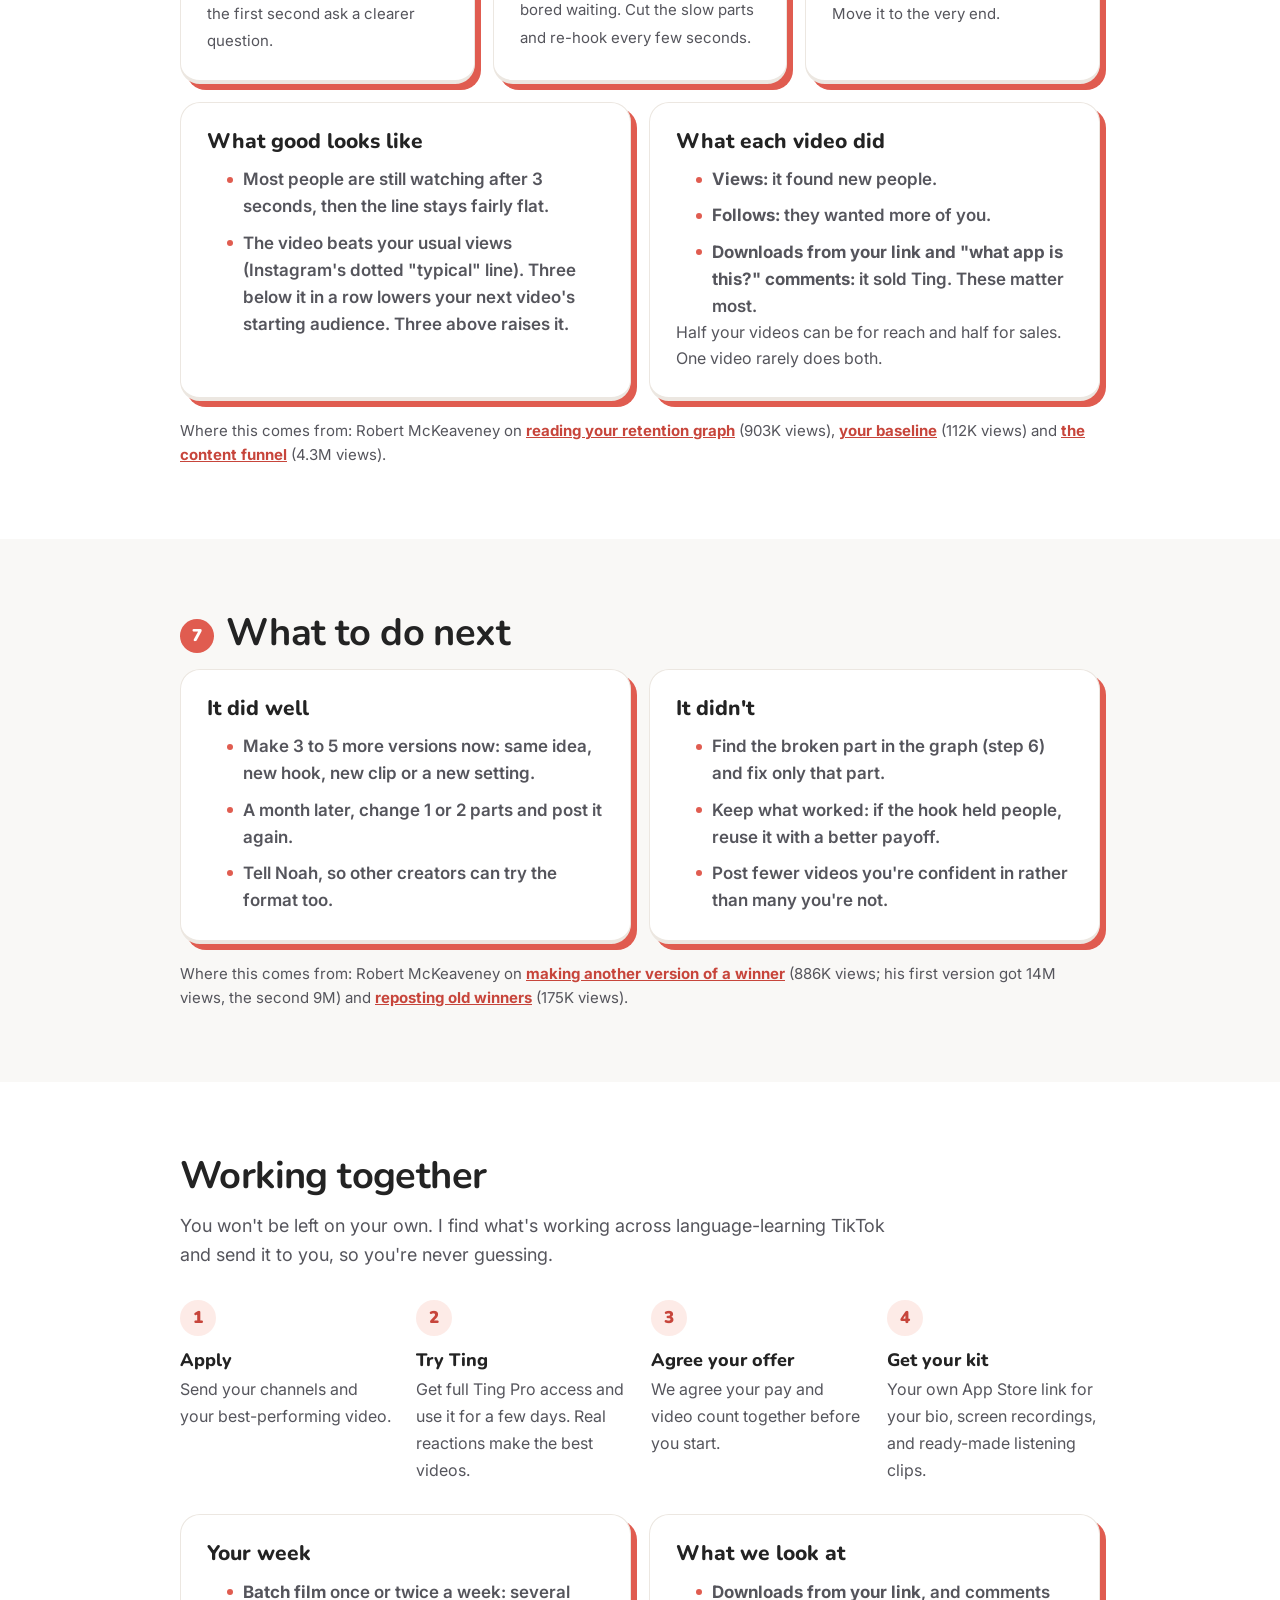
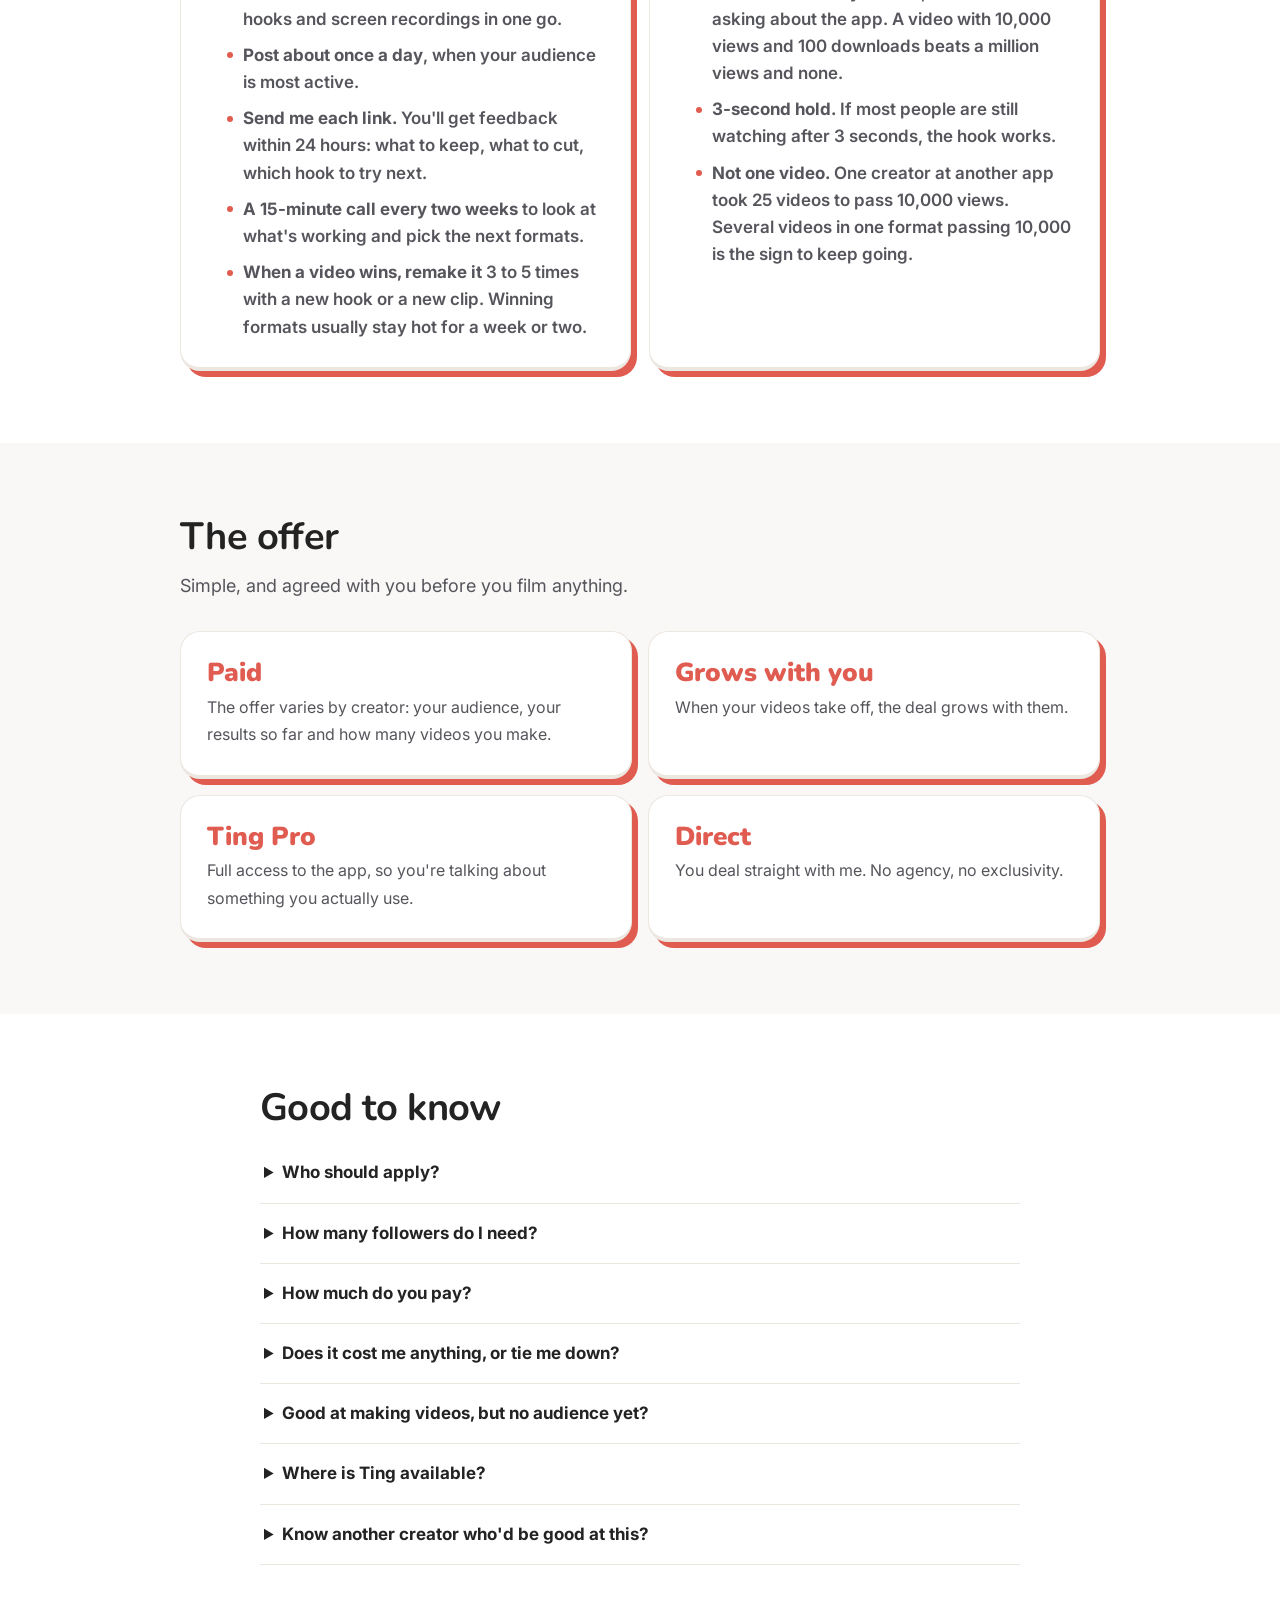
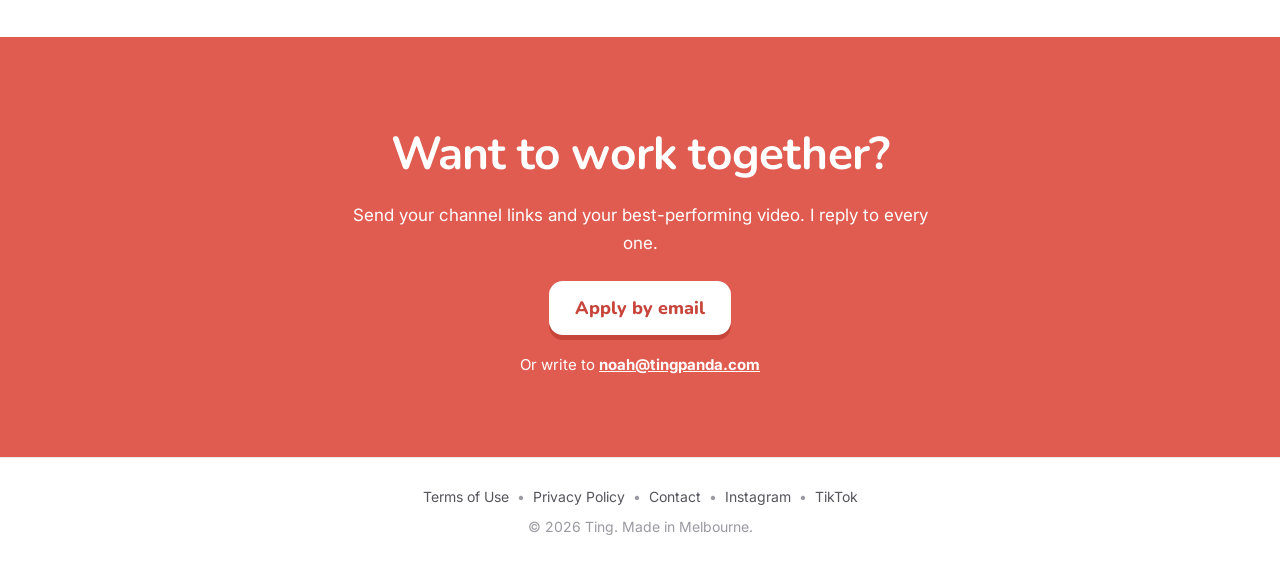
==== commit 01f72205: "Update website" ====
--- a/creators.html
+++ b/creators.html
@@ -263,64 +263,24 @@
       <div class="card"><span class="tagline">Education</span><h3>They learn something</h3><p>A word, a phrase, or the moment a fast line suddenly makes sense.</p></div>
       <div class="card"><span class="tagline">Emotion</span><h3>They feel it</h3><p>Frustration at Chinese, relief when it clicks, "that's me".</p></div>
     </div>
-    <h3 style="margin:38px 0 16px;font:800 22px Nunito,sans-serif">Formats that already work</h3>
-    <details class="fmt" open>
-      <summary><div><b>Hook + demo <span class="tag">Start here</span></b><span>A two-second reaction from you, then the app.</span></div></summary>
-      <div class="fmt-body">
-        <table class="beats">
-          <tr><td>0 to 3 s</td><td>You, looking straight into the camera, reacting: surprised, relieved, "wait, what?". Real time, no slow motion. A quick zoom in at the end of the reaction.<i>Hook text: one from the hook list, typed in TikTok or Instagram.</i></td></tr>
-          <tr><td>3 to 12 s</td><td>Hard cut to your screen recording. A clip plays, you tap a word, the meaning shows, then a quiz you get right.</td></tr>
-        </table>
-        <p class="fmt-why"><b>Why it works:</b> it's cheap to film in batches, and the app is on screen by second three.</p>
-      </div>
-    </details>
-
-    <details class="fmt">
-      <summary><div><b>Can you follow this? <span class="tag">Made for this audience</span></b><span>A listening test: hear it once with no subtitles, then again with them.</span></div></summary>
-      <div class="fmt-body">
-        <table class="beats">
-          <tr><td>0 to 2 s</td><td>You, to camera, a little smug or a little nervous.<i>Hook text: "Can you follow this? Most people who studied Chinese can't."</i></td></tr>
-          <tr><td>2 to 9 s</td><td>A real clip at full speed, with the subtitles hidden. Easy words, real speed. I'll send you ready-made clips for this.</td></tr>
-          <tr><td>9 to 17 s</td><td>The same clip again, with every word, its pinyin and its meaning lighting up as it's said.</td></tr>
-          <tr><td>End</td><td>Ting on your phone for a second or two.<i>Say or type: "Comment how much you caught."</i></td></tr>
-        </table>
-        <p class="fmt-why"><b>Why it works:</b> it is exactly this person's problem. They know every word and still miss it at speed, and the replay shows them they were closer than they thought. The comments fill up with scores.</p>
-      </div>
-    </details>
-
-    <details class="fmt">
-      <summary><div><b>"This is just not fair"</b><span>A big feeling, then the app. No talking.</span></div></summary>
-      <div class="fmt-body">
-        <table class="beats">
-          <tr><td>0 to 2 s</td><td>Tight close-up, frustrated, close to tears. Keep it under two seconds.<i>Text, the whole video: "This is just not fair. How do people understand Chinese?"</i></td></tr>
-          <tr><td>2 to 8 s</td><td>Hard cut to your phone with a Ting clip playing, sound up. Tap a word, the meaning pops up.</td></tr>
-          <tr><td>End</td><td>Stay on the phone a beat after the meaning appears. Don't cut back for a speech.</td></tr>
-        </table>
-        <p class="fmt-why"><b>Why it works:</b> versions of this for other language apps reached millions of views in 5 to 15 seconds. Go big with the feeling. Calm versions don't travel.</p>
-        <div class="refs">
-          <figure class="ref"><button class="ref-play" type="button" data-src="https://www.tiktok.com/player/v1/7573598206358031623?controls=1&amp;autoplay=1" data-title="Reference video by @learnwithshrimpik" aria-label="Play reference video by @learnwithshrimpik"><span>▶</span>Play video</button><figcaption><a href="https://www.tiktok.com/@learnwithshrimpik/video/7573598206358031623" target="_blank" rel="noopener">@learnwithshrimpik</a> · 31.9M views, for a Russian app</figcaption></figure>
-          <figure class="ref"><button class="ref-play" type="button" data-src="https://www.tiktok.com/player/v1/7561245335427878151?controls=1&amp;autoplay=1" data-title="Reference video by @lifewchloedespatie" aria-label="Play reference video by @lifewchloedespatie"><span>▶</span>Play video</button><figcaption><a href="https://www.tiktok.com/@lifewchloedespatie/video/7561245335427878151" target="_blank" rel="noopener">@lifewchloedespatie</a> · 4.8M views, about Chinese</figcaption></figure>
-        </div>
-      </div>
-    </details>
-
-    <details class="fmt">
-      <summary><div><b>"I wish I had this sooner"</b><span>Textbook pain, then the app as the relief. Hands only, no face needed.</span></div></summary>
-      <div class="fmt-body">
-        <table class="beats">
-          <tr><td>0 to 3 s</td><td>Hands on a dense Chinese textbook or notebook, flipping or writing.<i>"I wish I had this sooner 😭"</i></td></tr>
-          <tr><td>3 to 5 s</td><td>Phone held over the textbook, Ting playing a clip.<i>"It's like TikTok but for learning Chinese"</i></td></tr>
-          <tr><td>5 to 7.5 s</td><td>Tap a word, the meaning appears.<i>"Tap any word you don't know"</i></td></tr>
-          <tr><td>7.5 to 9.5 s</td><td>A new word card.<i>"One new word at a time"</i></td></tr>
-          <tr><td>9.5 to 12.5 s</td><td>The quiz, then Correct.<i>"Then it checks you actually got it"</i></td></tr>
-        </table>
-        <p class="fmt-why"><b>Why it works:</b> a Japanese app's version got 74,000 views on an account that usually gets about 1,400, with a high save rate.</p>
-        <div class="refs">
-          <figure class="ref"><button class="ref-play" type="button" data-src="https://www.tiktok.com/player/v1/7671626570208955655?controls=1&amp;autoplay=1" data-title="Reference video by @kiku_lang" aria-label="Play reference video by @kiku_lang"><span>▶</span>Play video</button><figcaption><a href="https://www.tiktok.com/@kiku_lang/video/7671626570208955655" target="_blank" rel="noopener">@kiku_lang</a> · 74K views, for a Japanese app</figcaption></figure>
-        </div>
-      </div>
-    </details>
-
+    <h3 style="margin:38px 0 14px;font:800 22px Nunito,sans-serif">Where to look</h3>
+    <div class="two">
+      <div class="card"><h3>Scroll like your viewer</h3><p>Spend 10 minutes scrolling Instagram and TikTok the way a rusty learner would. Every time an app ad or a creator's app video stops you, save it and write down why: what question the first 3 seconds made you ask, and which E it gave you.</p></div>
+      <div class="card"><h3>Look at small accounts</h3><p>The best formats to copy come from accounts with few followers that still got huge views. Then it was the format that did the work, not the creator's fame.</p></div>
+    </div>
+    <h3 style="margin:38px 0 14px;font:800 22px Nunito,sans-serif">How to tell a format is good</h3>
+    <ol class="ck" data-ck="good">
+      <li><label><input type="checkbox"><span>It beat the account's own normal<small>Far more views than the account's followers, or far more than its usual videos.</small></span></label></li>
+      <li><label><input type="checkbox"><span>It worked more than once<small>Several videos in the same format did well, on one account or across a few. One hit can be luck.</small></span></label></li>
+      <li><label><input type="checkbox"><span>People are still posting it this month<small>Formats go stale once everyone has copied them.</small></span></label></li>
+      <li><label><input type="checkbox"><span>It gives at least one E</span></label></li>
+      <li><label><input type="checkbox"><span>Ting can be the content, not an add-on<small>The app working on screen (a clip, a tap, it clicks) fits inside the format naturally, by second 15.</small></span></label></li>
+    </ol>
+    <h3 style="margin:38px 0 14px;font:800 22px Nunito,sans-serif">Small things that make a big difference</h3>
+    <div class="two">
+      <div class="card"><h3>Don't say the app's name</h3><p>Show Ting working, but don't say or write its name in the video. People comment "what app is this?", the comments push the video to more people, and you reply "link in my bio".</p></div>
+      <div class="card"><h3>Comments about the app beat views</h3><p>A video with fewer views and lots of "what app is this?" comments is worth more than a viral one nobody asks about. Those comments are the sign it sells.</p></div>
+    </div>
     <p class="src">Where this comes from: Robert McKeaveney (founder of Wants and Needs) on <a href="https://www.instagram.com/reel/DfOc5_bTDrS/" target="_blank" rel="noopener">taking the structure and changing the niche</a> (1.2M views), <a href="https://www.instagram.com/reel/De6G1gzzKCA/" target="_blank" rel="noopener">finding a viral video and twisting it</a> (304K views) and <a href="https://www.instagram.com/reel/DfY-8rETTPs/" target="_blank" rel="noopener">the 3 E's of value</a> (1.4M views).</p>
   </div>
 </section>
@@ -335,15 +295,6 @@
       <div class="card"><span class="tagline">End</span><h3>Payoff</h3><ul><li>Answer the question.</li><li>Educate, entertain or move them.</li><li>Put it at the very end.</li></ul></div>
     </div>
     <p class="note"><b>Chain them:</b> each payoff can open the next question ("will the next clip be harder?"). When there are no questions left, people stop watching.</p>
-    <h3 style="margin:34px 0 14px;font:800 22px Nunito,sans-serif">Hooks to start with</h3>
-    <ol class="hooks">
-      <li>You know the words. You just can't hear them.</li>
-      <li>Beginner videos too easy, dramas too hard? This is the middle.</li>
-      <li>Stopped learning Chinese? You remember more than you think.</li>
-      <li>I used to study Chinese. Now I can't follow a single conversation.</li>
-      <li>Can you follow this? Most people who studied Chinese can't.</li>
-      <li>I wish I found this before I gave up on Chinese</li>
-    </ol>
     <p class="src">Where this comes from: Robert McKeaveney on <a href="https://www.instagram.com/reel/DexwuW4uC_O/" target="_blank" rel="noopener">every great hook creating a question</a> (1.7M views), <a href="https://www.instagram.com/reel/DfgwAuTT8Ec/" target="_blank" rel="noopener">chaining hooks and payoffs</a> (334K views) and <a href="https://www.instagram.com/reel/DfrEJGFTZ7J/" target="_blank" rel="noopener">what to fix in each part</a> (903K views).</p>
   </div>
 </section>
@@ -362,6 +313,7 @@
       <li><label><input type="checkbox"><span>No promises of fluency or speed, and Ting isn't called "free"</span></label></li>
       <li><label><input type="checkbox"><span>No text burned in with an editing app (add hook text inside TikTok or Instagram)</span></label></li>
       <li><label><input type="checkbox"><span>No other apps' logos, and no reposted original YouTube videos</span></label></li>
+      <li><label><input type="checkbox"><span>The app's name isn't said or written in the video</span></label></li>
     </ol>
     <button class="ck-reset" type="button" data-reset="check">Clear the ticks for the next video</button>
   </div>
@@ -373,7 +325,7 @@
     <ol class="ck" data-ck="post">
       <li><label><input type="checkbox"><span>Add the hook as text inside TikTok or Instagram, with a trending sound</span></label></li>
       <li><label><input type="checkbox"><span>Turn on the paid-partnership label<small>TikTok's "Paid partnership" setting or Instagram's "Paid partnership" label. It's the law in Australia and the US.</small></span></label></li>
-      <li><label><input type="checkbox"><span>Your Ting link is in your bio, and the video points to it</span></label></li>
+      <li><label><input type="checkbox"><span>Your Ting link is in your bio<small>Don't name the app in the video. When people ask in the comments, reply "link in my bio".</small></span></label></li>
       <li><label><input type="checkbox"><span>Post on both TikTok and Instagram</span></label></li>
       <li><label><input type="checkbox"><span>Send Noah both links the same day</span></label></li>
     </ol>
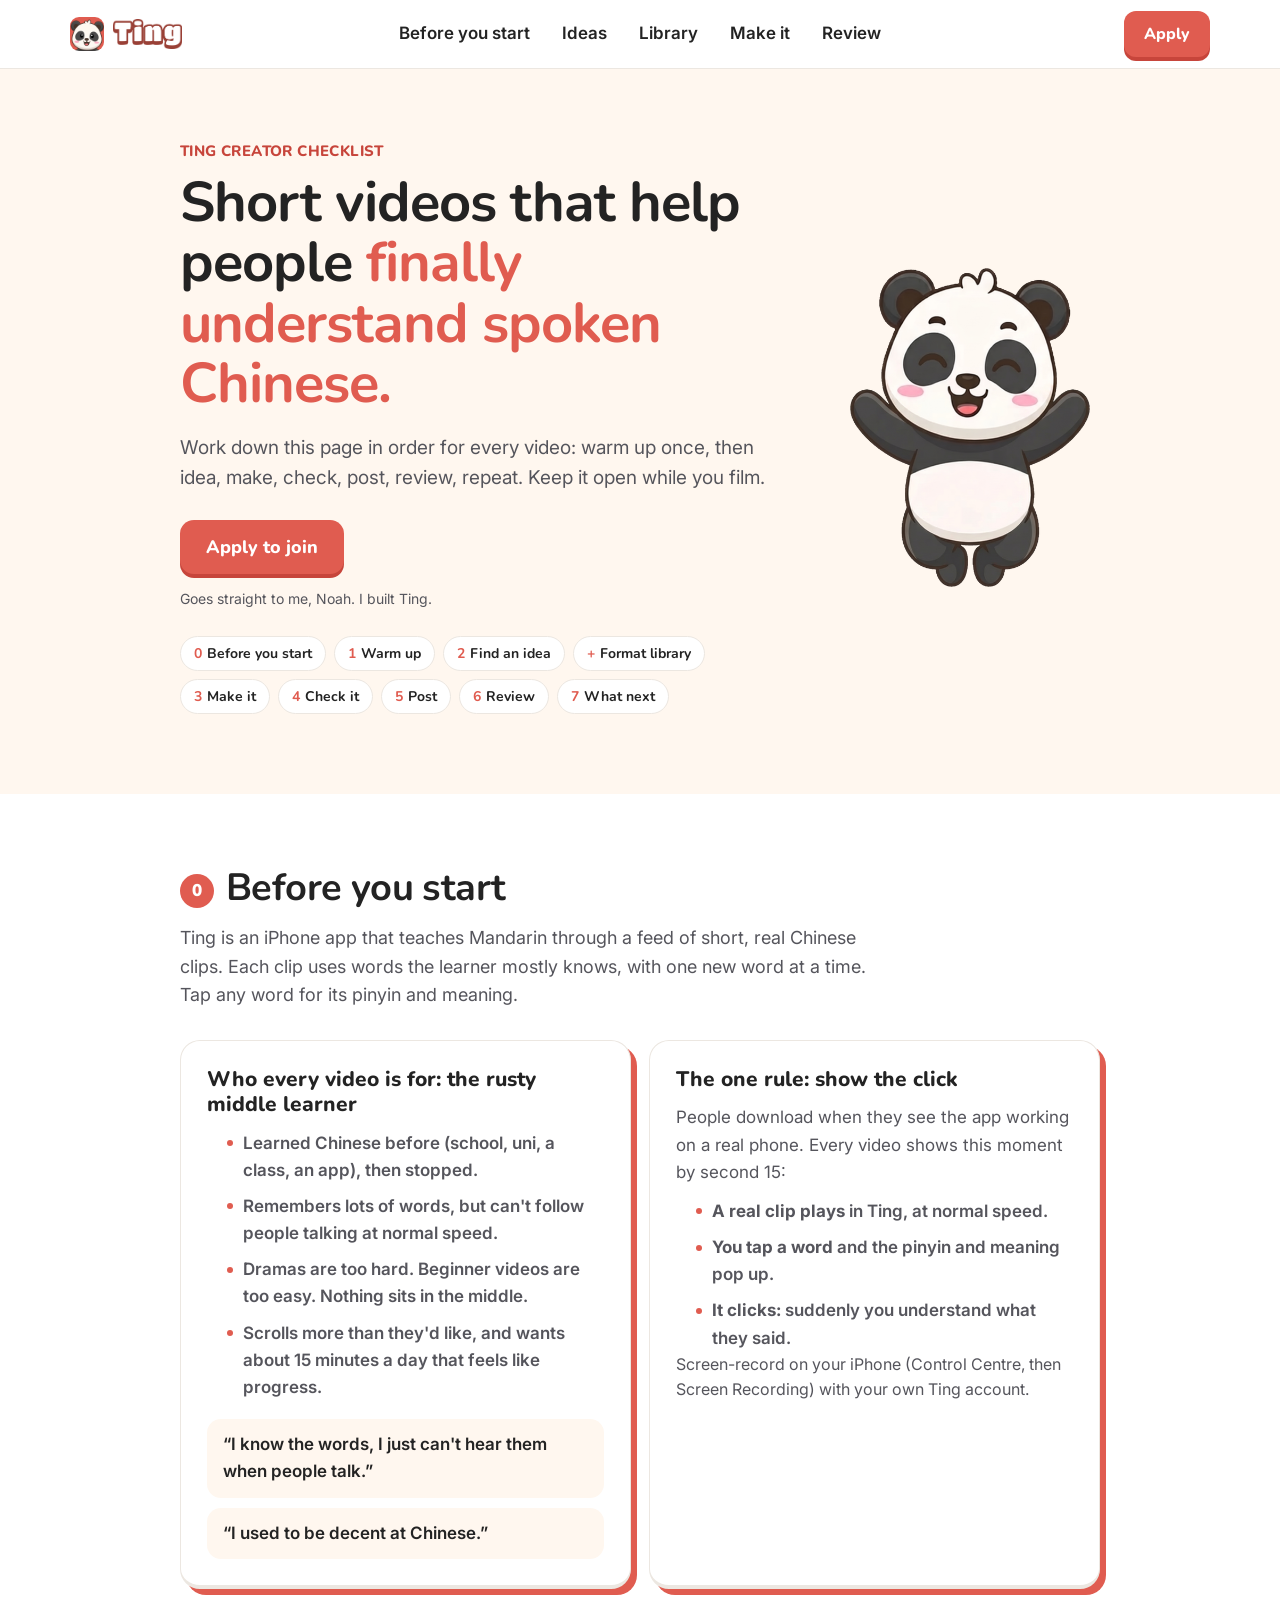
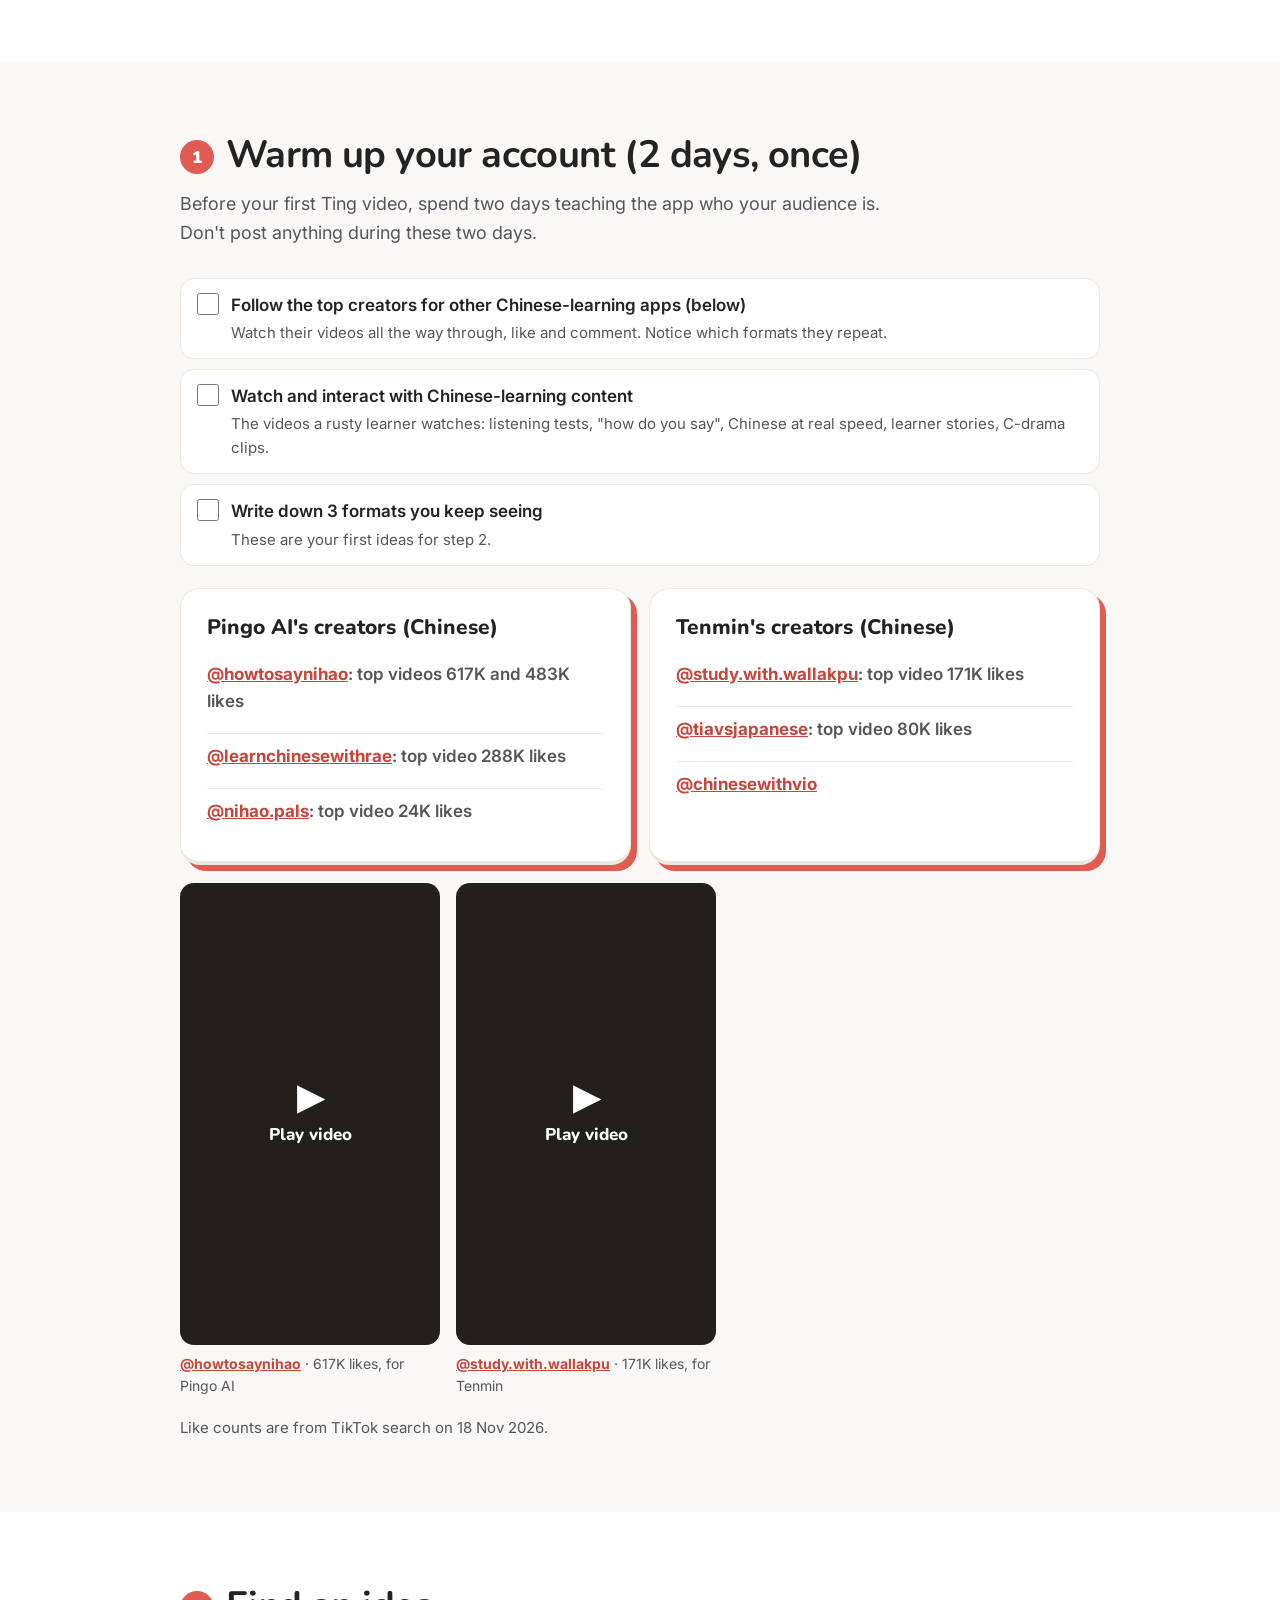
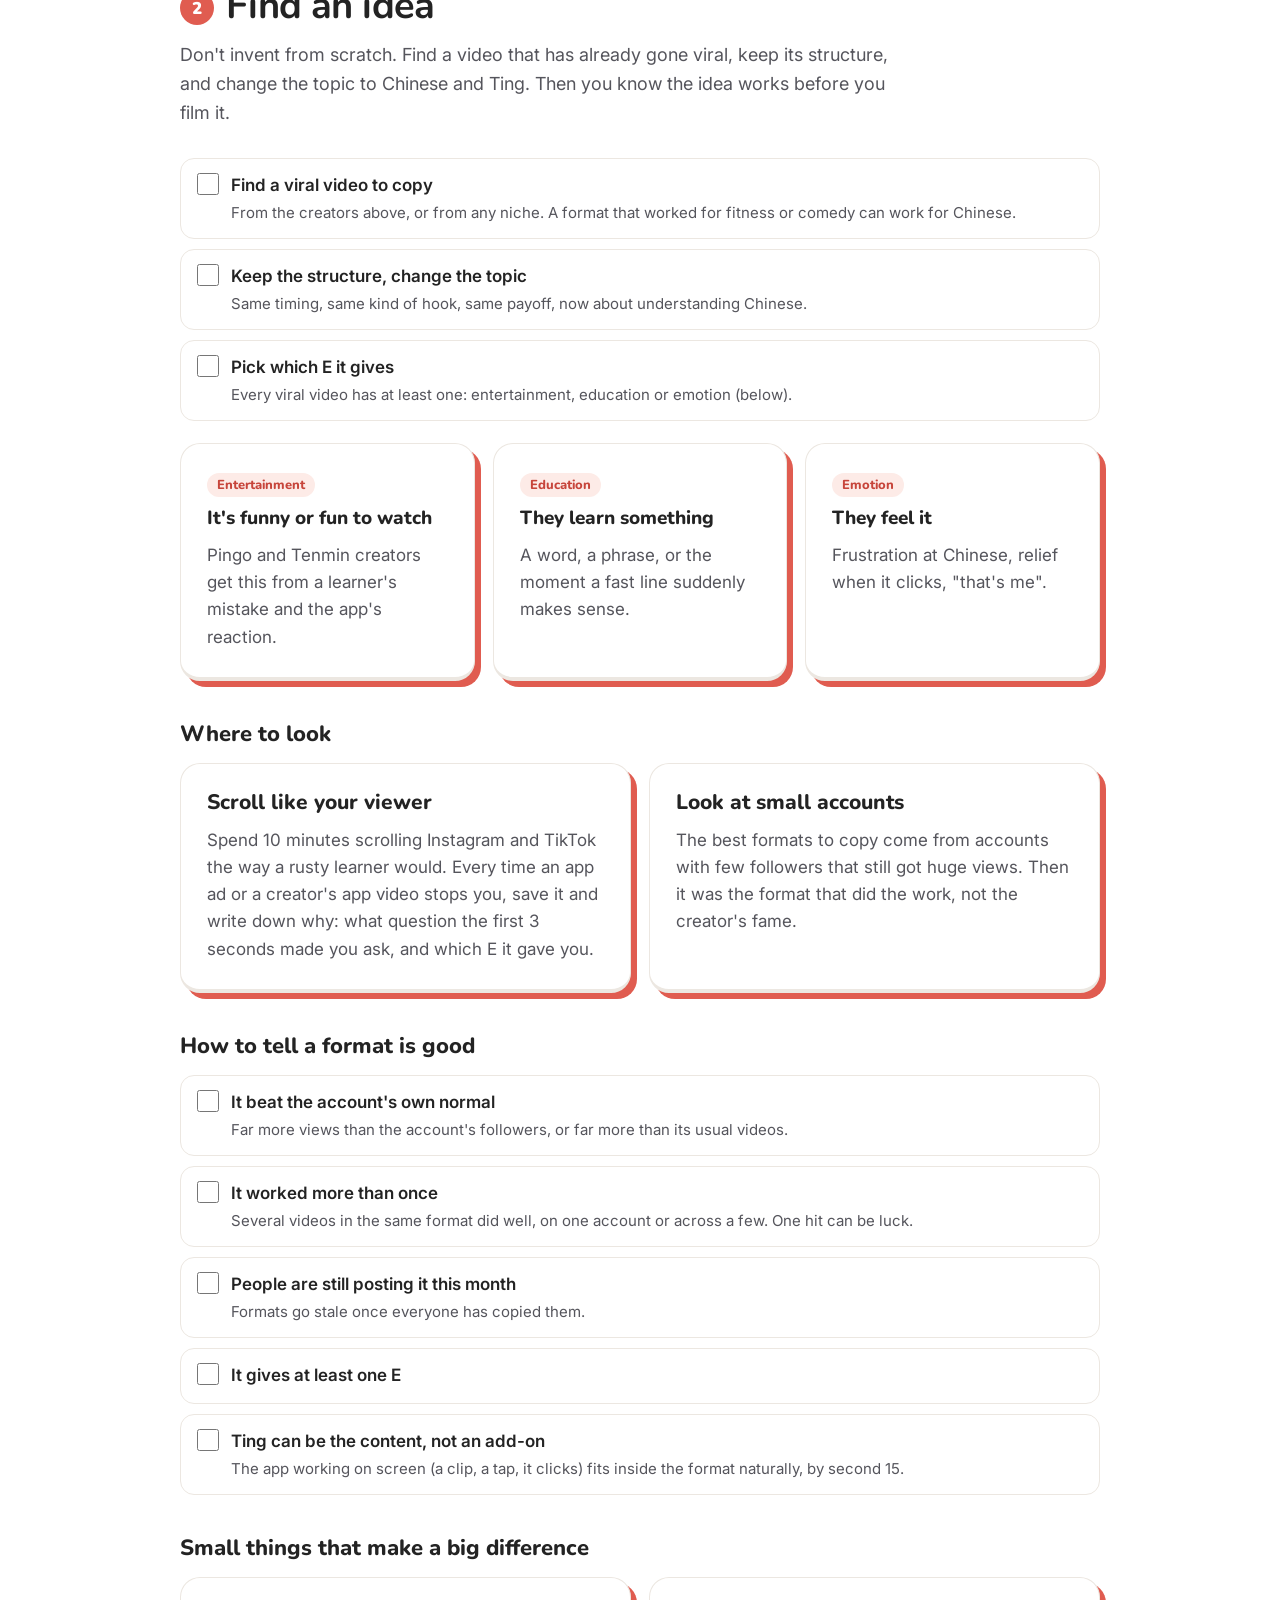
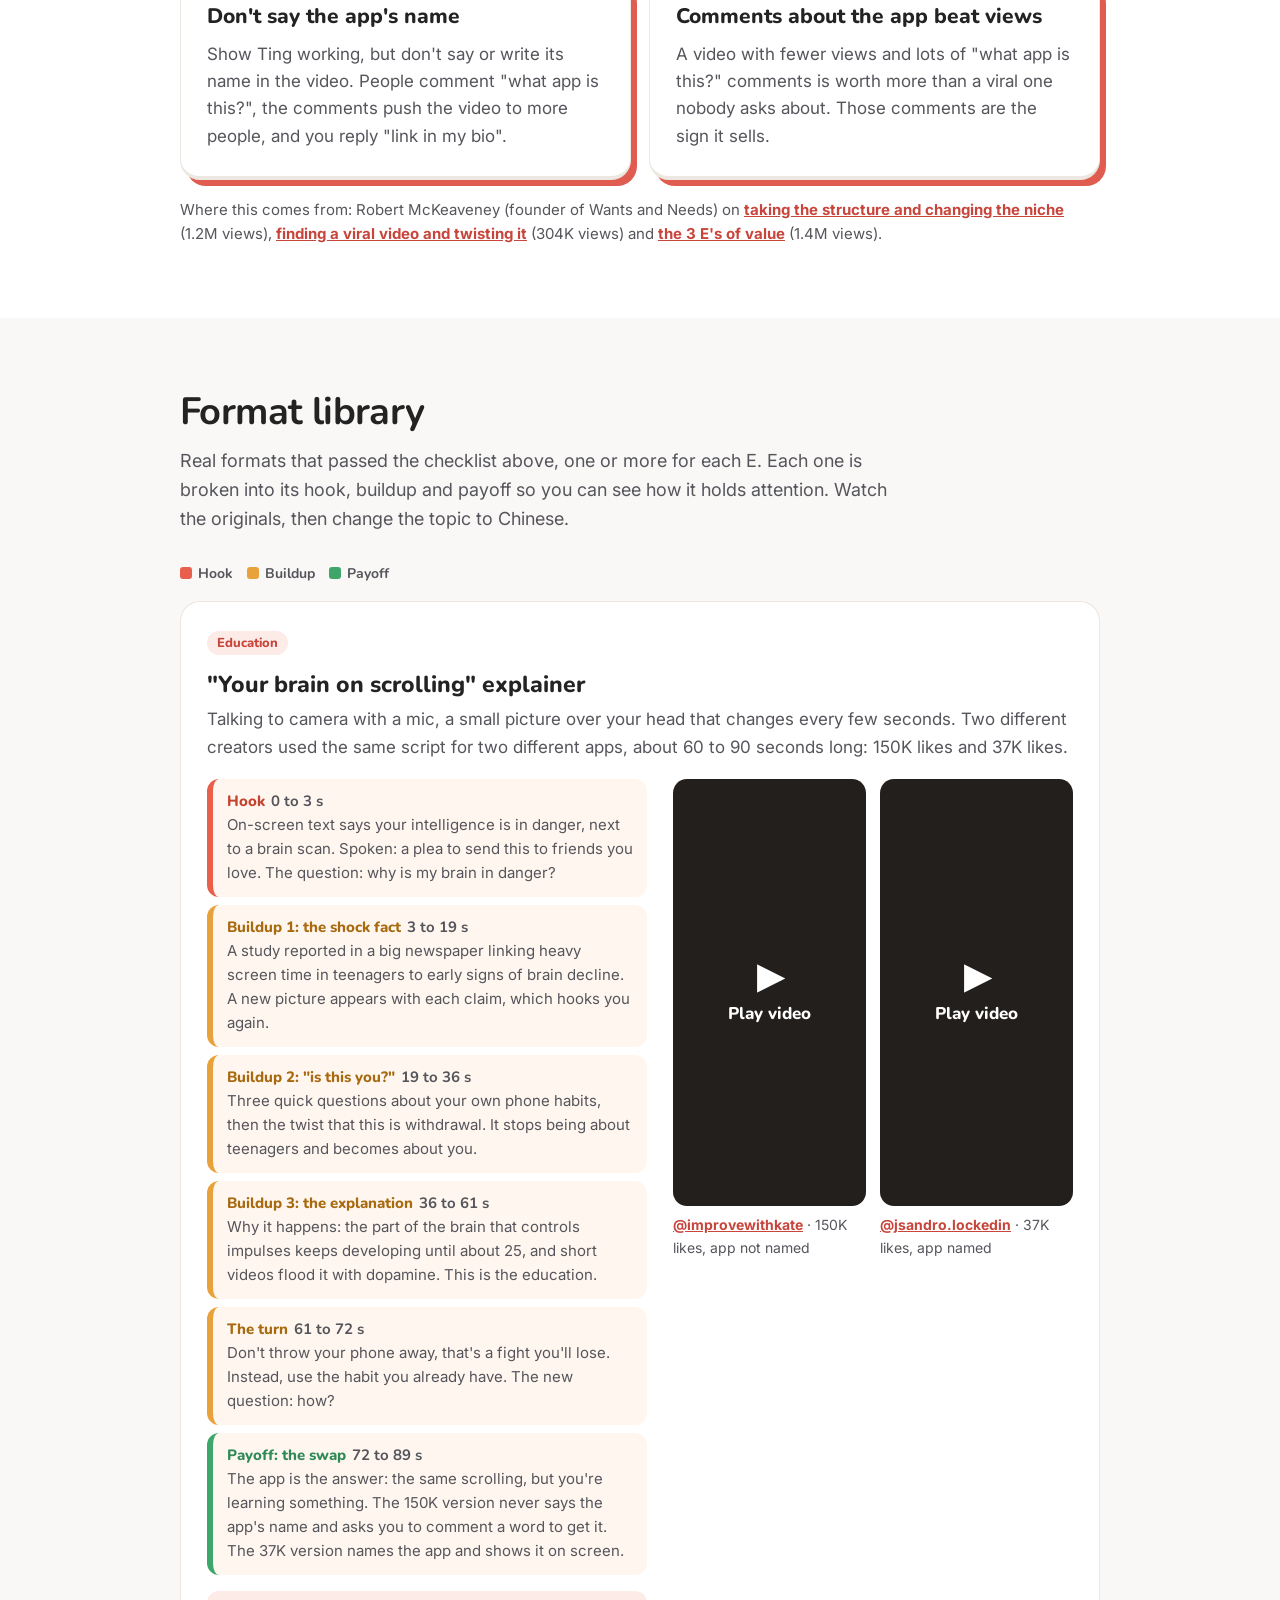
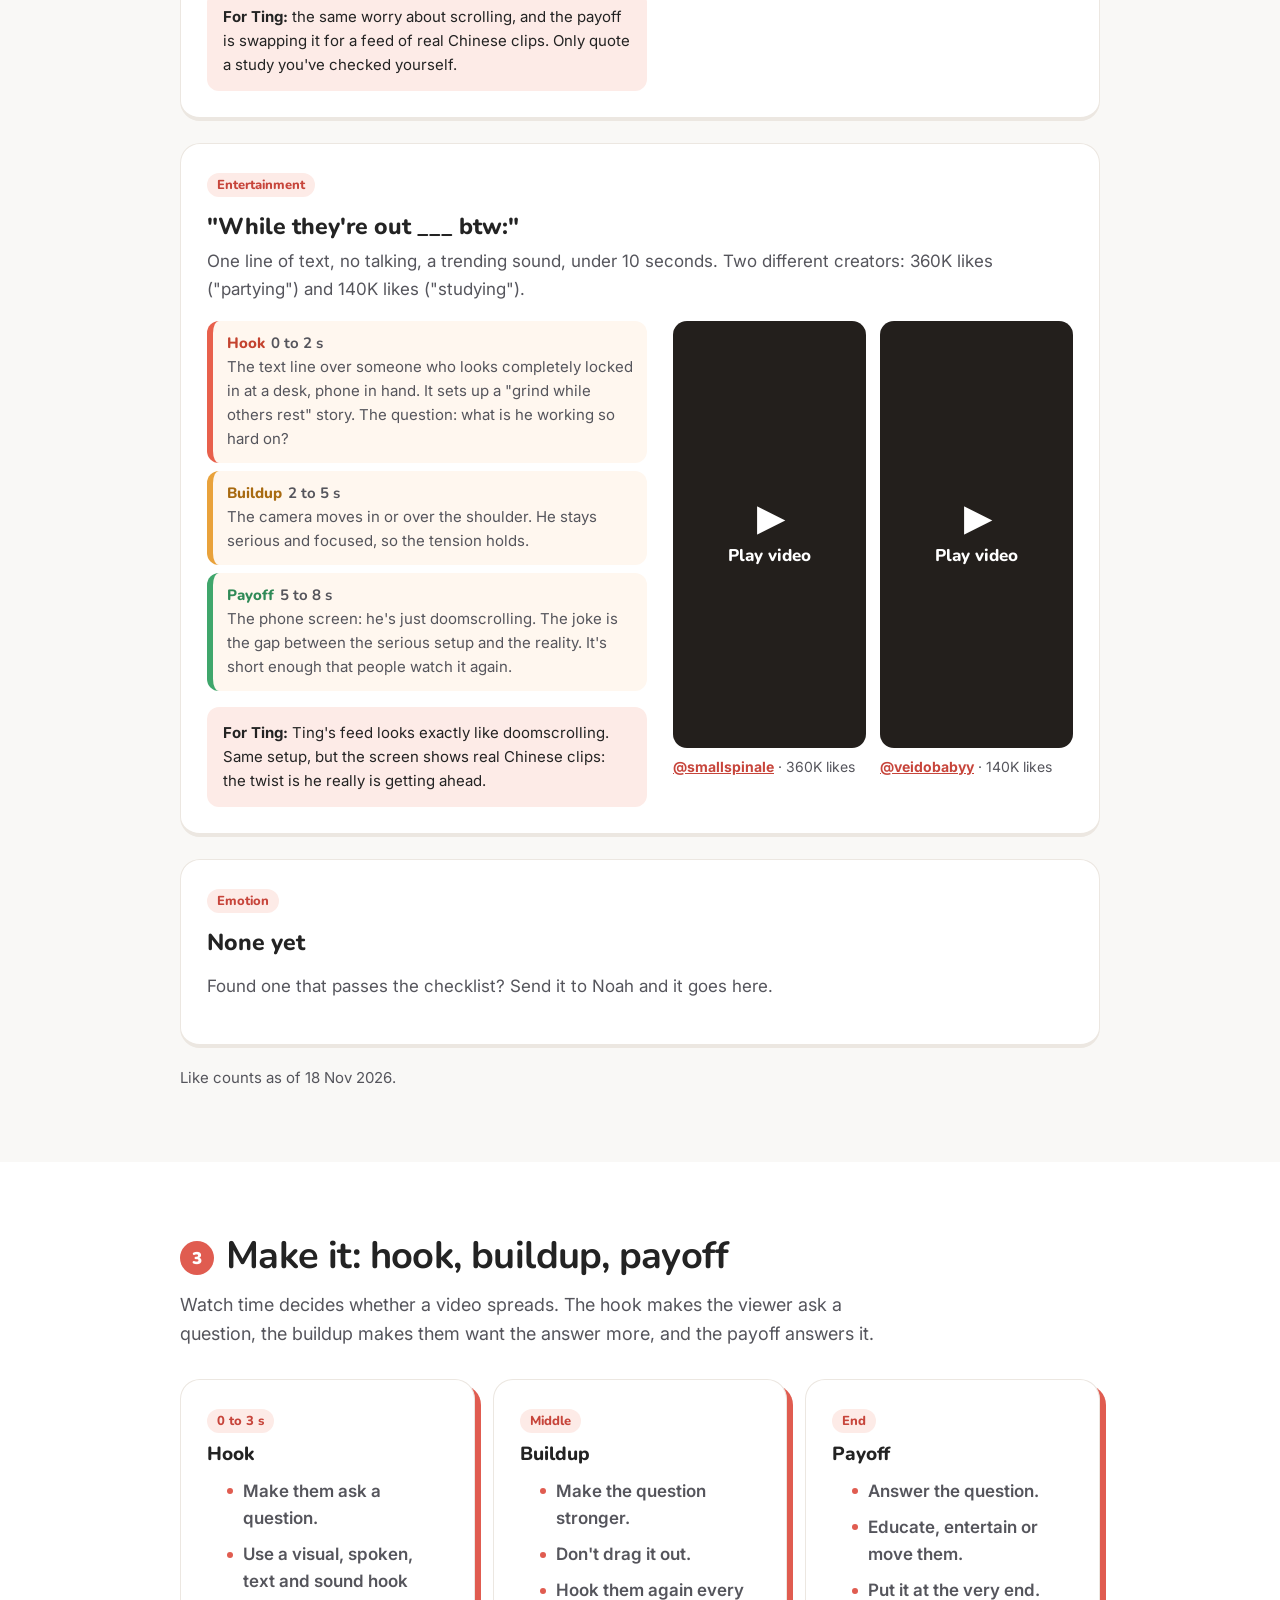
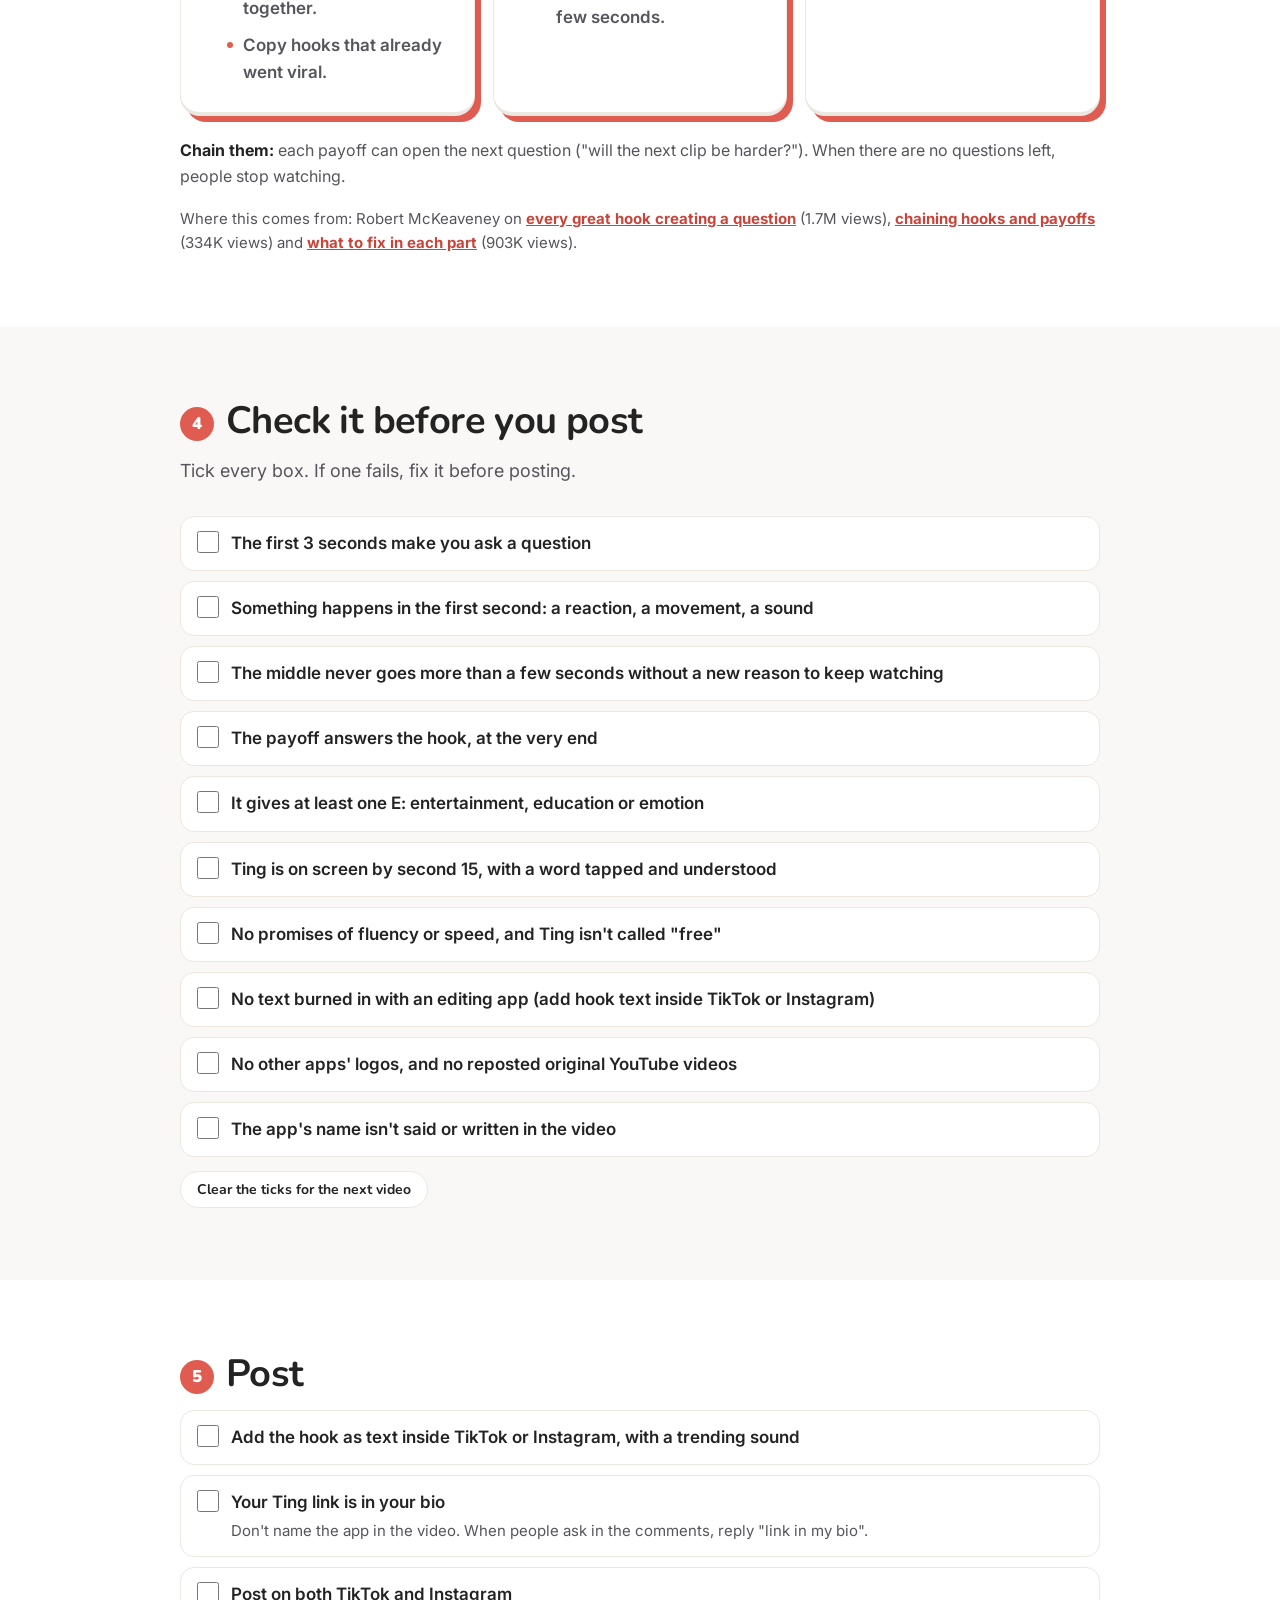
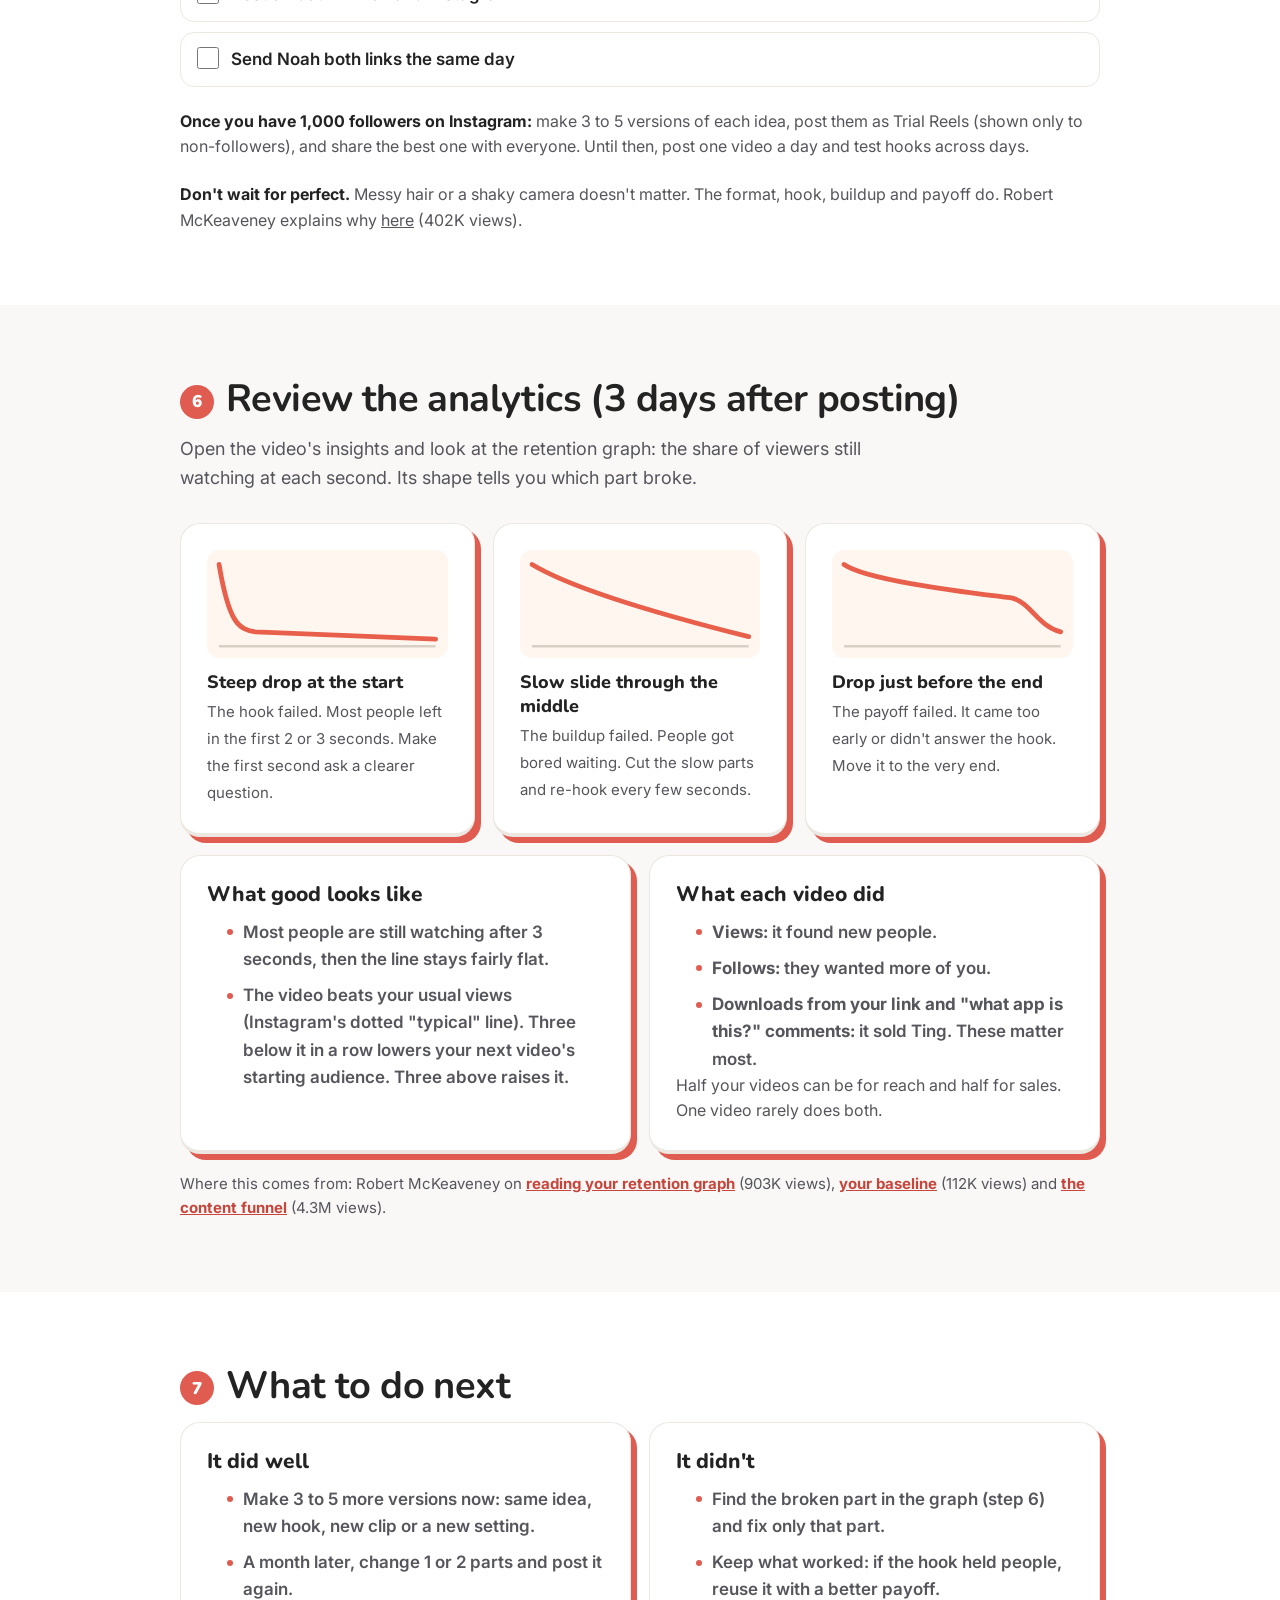
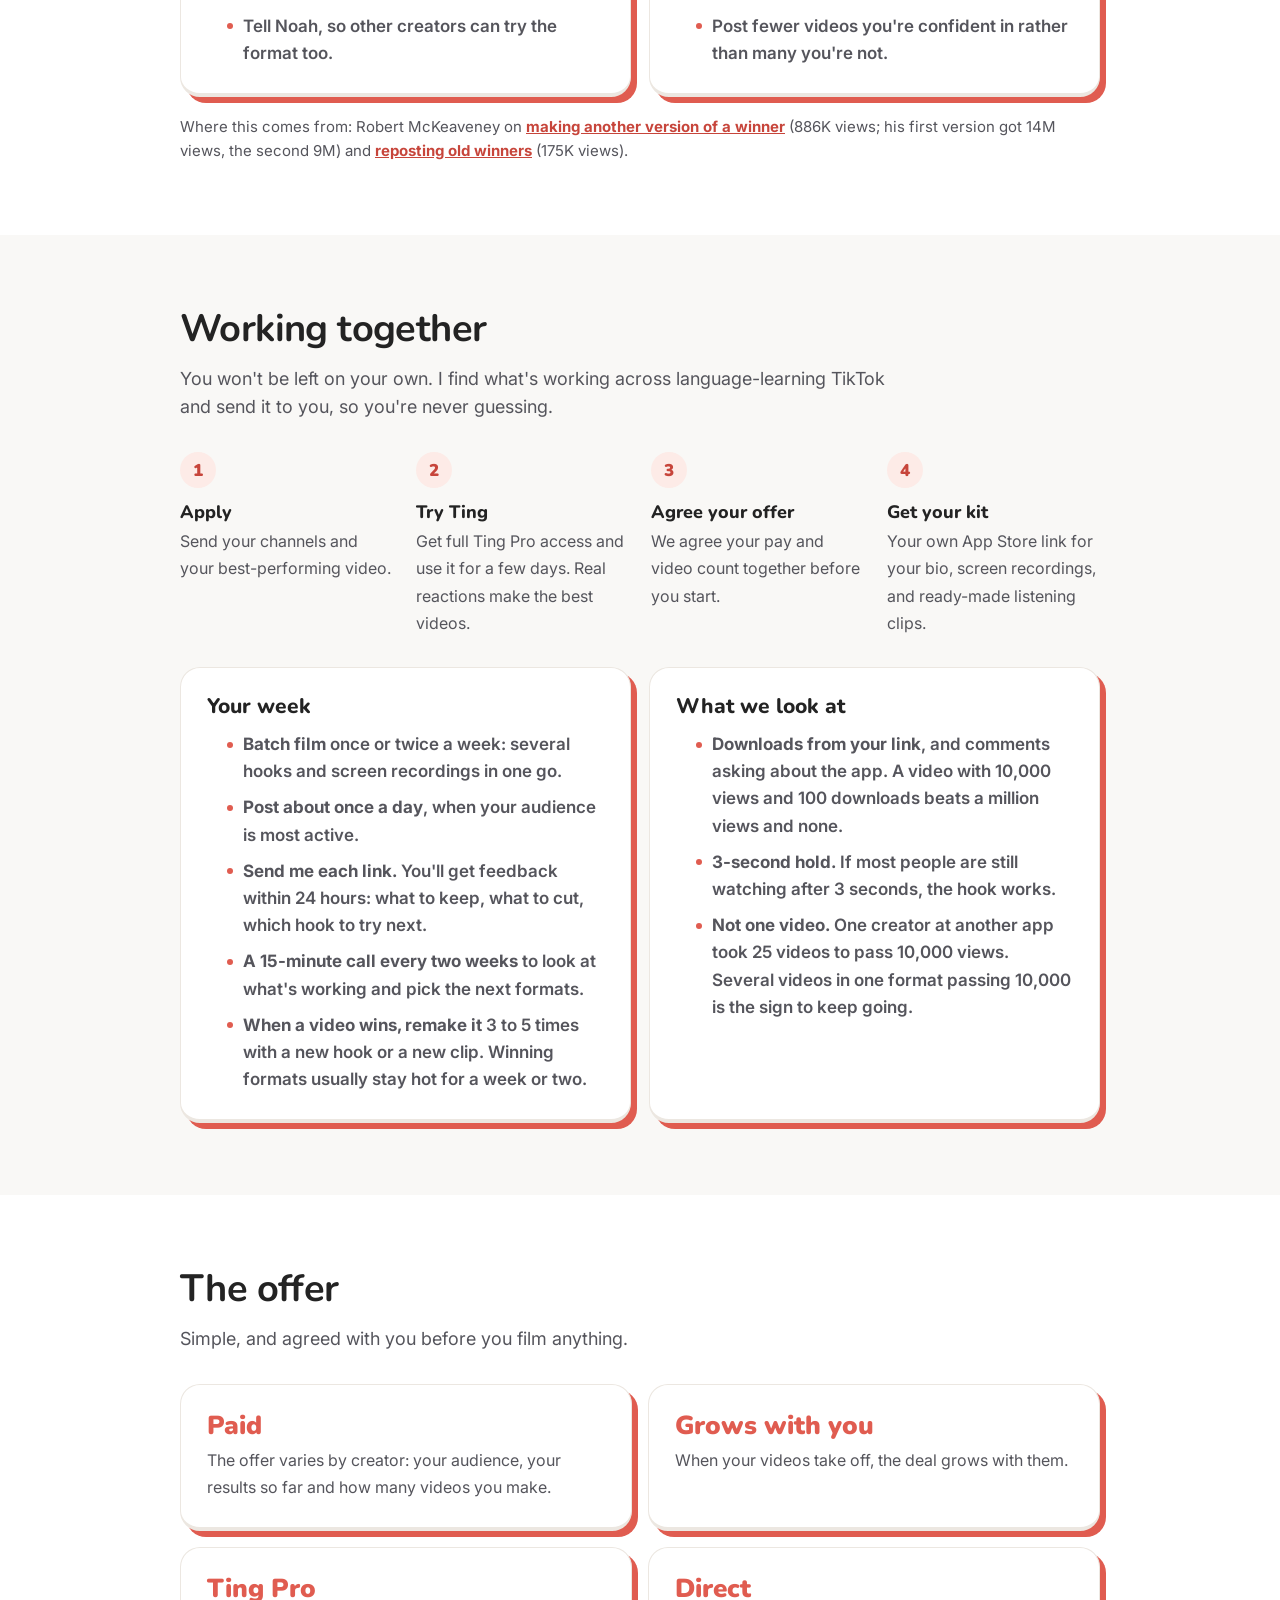
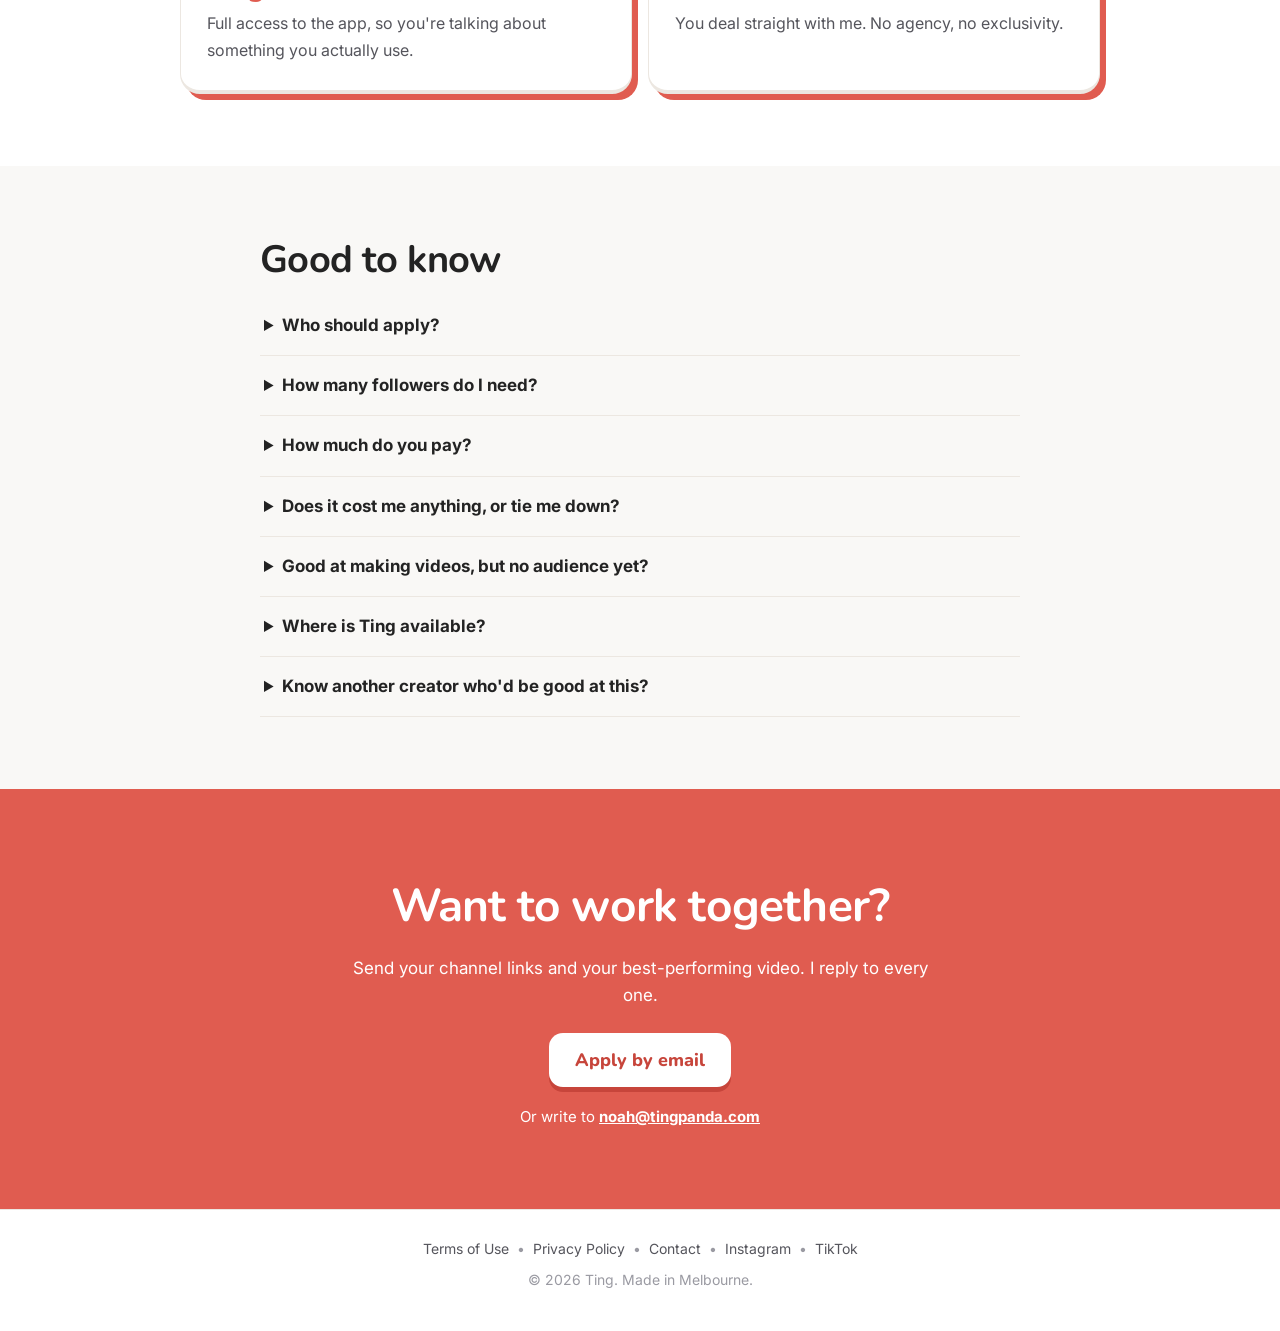
==== commit bdc6fbea: "Update website" ====
--- a/creators.html
+++ b/creators.html
@@ -142,6 +142,29 @@
   .graph b { display: block; font: 800 18px "Nunito", sans-serif; margin-bottom: 4px; }
   .graph span { color: var(--ink-2); font-size: 15px; }
   @media (max-width: 860px) { .three, .people, .graph { grid-template-columns: 1fr; } }
+
+  .lib { display: grid; gap: 22px; }
+  .libfmt { background: #fff; border: 1px solid var(--line); border-bottom-width: 4px; border-radius: 20px; padding: 26px; }
+  .libfmt h3 { font: 800 23px/1.2 "Nunito", sans-serif; margin: 6px 0 8px; }
+  .libfmt .ev { color: var(--ink-2); margin: 0 0 18px; }
+  .libgrid { display: grid; grid-template-columns: 1fr 400px; gap: 26px; align-items: start; }
+  .tl { display: grid; gap: 8px; }
+  .tl div { border-radius: 12px; padding: 12px 14px; border-left: 6px solid; background: var(--bg-3); }
+  .tl b { display: block; font: 800 15px "Nunito", sans-serif; }
+  .tl b i { font-style: normal; font-weight: 700; color: var(--ink-2); margin-left: 6px; }
+  .tl span { display: block; color: var(--ink-2); font-size: 15px; margin-top: 2px; }
+  .tl .h { border-color: #e8604c; } .tl .h b { color: #c4432f; }
+  .tl .bu { border-color: #e9a23b; } .tl .bu b { color: #a86a10; }
+  .tl .po { border-color: #3fa66b; } .tl .po b { color: #2f8a57; }
+  .key { display: flex; flex-wrap: wrap; gap: 14px; margin: 0 0 18px; font: 700 14px "Nunito", sans-serif; color: var(--ink-2); }
+  .key span::before { content: ""; display: inline-block; width: 12px; height: 12px; border-radius: 3px; margin-right: 6px; vertical-align: -1px; }
+  .key .h::before { background: #e8604c; } .key .bu::before { background: #e9a23b; } .key .po::before { background: #3fa66b; }
+  .ting { margin: 16px 0 0; padding: 14px 16px; border-radius: 12px; background: var(--coral-soft); color: var(--ink); font-size: 15px; }
+  .librefs { display: grid; grid-template-columns: 1fr 1fr; gap: 14px; }
+  .ref.ig { max-width: none; }
+  .ref.ig .ref-play, .ref.ig iframe { aspect-ratio: 28 / 62; }
+  .empty { color: var(--ink-2); }
+  @media (max-width: 860px) { .libgrid { grid-template-columns: 1fr; } }
 </style>
 </head>
 <body>
@@ -152,6 +175,7 @@
     <div class="links">
       <a href="#first">Before you start</a>
       <a href="#idea">Ideas</a>
+      <a href="#library">Library</a>
       <a href="#make">Make it</a>
       <a href="#review">Review</a>
     </div>
@@ -171,6 +195,7 @@
         <li><a href="#first"><span>0</span>Before you start</a></li>
         <li><a href="#warm"><span>1</span>Warm up</a></li>
         <li><a href="#idea"><span>2</span>Find an idea</a></li>
+        <li><a href="#library"><span>+</span>Format library</a></li>
         <li><a href="#make"><span>3</span>Make it</a></li>
         <li><a href="#check"><span>4</span>Check it</a></li>
         <li><a href="#post"><span>5</span>Post</a></li>
@@ -285,7 +310,68 @@
   </div>
 </section>
 
-<section class="c-sec tint" id="make">
+<section class="c-sec tint" id="library">
+  <div class="wrap">
+    <h2>Format library</h2>
+    <p class="intro">Real formats that passed the checklist above, one or more for each E. Each one is broken into its hook, buildup and payoff so you can see how it holds attention. Watch the originals, then change the topic to Chinese.</p>
+    <div class="key"><span class="h">Hook</span><span class="bu">Buildup</span><span class="po">Payoff</span></div>
+    <div class="lib">
+
+      <div class="libfmt">
+        <span class="tagline">Education</span>
+        <h3>"Your brain on scrolling" explainer</h3>
+        <p class="ev">Talking to camera with a mic, a small picture over your head that changes every few seconds. Two different creators used the same script for two different apps, about 60 to 90 seconds long: 150K likes and 37K likes.</p>
+        <div class="libgrid">
+          <div>
+            <div class="tl">
+              <div class="h"><b>Hook<i>0 to 3 s</i></b><span>On-screen text says your intelligence is in danger, next to a brain scan. Spoken: a plea to send this to friends you love. The question: why is my brain in danger?</span></div>
+              <div class="bu"><b>Buildup 1: the shock fact<i>3 to 19 s</i></b><span>A study reported in a big newspaper linking heavy screen time in teenagers to early signs of brain decline. A new picture appears with each claim, which hooks you again.</span></div>
+              <div class="bu"><b>Buildup 2: "is this you?"<i>19 to 36 s</i></b><span>Three quick questions about your own phone habits, then the twist that this is withdrawal. It stops being about teenagers and becomes about you.</span></div>
+              <div class="bu"><b>Buildup 3: the explanation<i>36 to 61 s</i></b><span>Why it happens: the part of the brain that controls impulses keeps developing until about 25, and short videos flood it with dopamine. This is the education.</span></div>
+              <div class="bu"><b>The turn<i>61 to 72 s</i></b><span>Don't throw your phone away, that's a fight you'll lose. Instead, use the habit you already have. The new question: how?</span></div>
+              <div class="po"><b>Payoff: the swap<i>72 to 89 s</i></b><span>The app is the answer: the same scrolling, but you're learning something. The 150K version never says the app's name and asks you to comment a word to get it. The 37K version names the app and shows it on screen.</span></div>
+            </div>
+            <p class="ting"><b>For Ting:</b> the same worry about scrolling, and the payoff is swapping it for a feed of real Chinese clips. Only quote a study you've checked yourself.</p>
+          </div>
+          <div class="librefs">
+            <figure class="ref ig"><button class="ref-play" type="button" data-src="https://www.instagram.com/reel/DZ0I_oKNdDL/embed/" data-title="Reference video by @improvewithkate" aria-label="Play reference video by @improvewithkate"><span>▶</span>Play video</button><figcaption><a href="https://www.instagram.com/reel/DZ0I_oKNdDL/" target="_blank" rel="noopener">@improvewithkate</a> · 150K likes, app not named</figcaption></figure>
+            <figure class="ref ig"><button class="ref-play" type="button" data-src="https://www.instagram.com/reel/DdfsYsVPv7S/embed/" data-title="Reference video by @jsandro.lockedin" aria-label="Play reference video by @jsandro.lockedin"><span>▶</span>Play video</button><figcaption><a href="https://www.instagram.com/reel/DdfsYsVPv7S/" target="_blank" rel="noopener">@jsandro.lockedin</a> · 37K likes, app named</figcaption></figure>
+          </div>
+        </div>
+      </div>
+
+      <div class="libfmt">
+        <span class="tagline">Entertainment</span>
+        <h3>"While they're out ___ btw:"</h3>
+        <p class="ev">One line of text, no talking, a trending sound, under 10 seconds. Two different creators: 360K likes ("partying") and 140K likes ("studying").</p>
+        <div class="libgrid">
+          <div>
+            <div class="tl">
+              <div class="h"><b>Hook<i>0 to 2 s</i></b><span>The text line over someone who looks completely locked in at a desk, phone in hand. It sets up a "grind while others rest" story. The question: what is he working so hard on?</span></div>
+              <div class="bu"><b>Buildup<i>2 to 5 s</i></b><span>The camera moves in or over the shoulder. He stays serious and focused, so the tension holds.</span></div>
+              <div class="po"><b>Payoff<i>5 to 8 s</i></b><span>The phone screen: he's just doomscrolling. The joke is the gap between the serious setup and the reality. It's short enough that people watch it again.</span></div>
+            </div>
+            <p class="ting"><b>For Ting:</b> Ting's feed looks exactly like doomscrolling. Same setup, but the screen shows real Chinese clips: the twist is he really is getting ahead.</p>
+          </div>
+          <div class="librefs">
+            <figure class="ref ig"><button class="ref-play" type="button" data-src="https://www.instagram.com/reel/De2wHe8xxOw/embed/" data-title="Reference video by @smallspinale" aria-label="Play reference video by @smallspinale"><span>▶</span>Play video</button><figcaption><a href="https://www.instagram.com/reel/De2wHe8xxOw/" target="_blank" rel="noopener">@smallspinale</a> · 360K likes</figcaption></figure>
+            <figure class="ref ig"><button class="ref-play" type="button" data-src="https://www.instagram.com/reel/De4w0XjvpoQ/embed/" data-title="Reference video by @veidobabyy" aria-label="Play reference video by @veidobabyy"><span>▶</span>Play video</button><figcaption><a href="https://www.instagram.com/reel/De4w0XjvpoQ/" target="_blank" rel="noopener">@veidobabyy</a> · 140K likes</figcaption></figure>
+          </div>
+        </div>
+      </div>
+
+      <div class="libfmt">
+        <span class="tagline">Emotion</span>
+        <h3>None yet</h3>
+        <p class="empty">Found one that passes the checklist? Send it to Noah and it goes here.</p>
+      </div>
+
+    </div>
+    <p class="src">Like counts as of 18 Nov 2026.</p>
+  </div>
+</section>
+
+<section class="c-sec" id="make">
   <div class="wrap">
     <h2><span class="num">3</span>Make it: hook, buildup, payoff</h2>
     <p class="intro">Watch time decides whether a video spreads. The hook makes the viewer ask a question, the buildup makes them want the answer more, and the payoff answers it.</p>
@@ -299,7 +385,7 @@
   </div>
 </section>
 
-<section class="c-sec" id="check">
+<section class="c-sec tint" id="check">
   <div class="wrap">
     <h2><span class="num">4</span>Check it before you post</h2>
     <p class="intro">Tick every box. If one fails, fix it before posting.</p>
@@ -319,12 +405,11 @@
   </div>
 </section>
 
-<section class="c-sec tint" id="post">
+<section class="c-sec" id="post">
   <div class="wrap">
     <h2><span class="num">5</span>Post</h2>
     <ol class="ck" data-ck="post">
       <li><label><input type="checkbox"><span>Add the hook as text inside TikTok or Instagram, with a trending sound</span></label></li>
-      <li><label><input type="checkbox"><span>Turn on the paid-partnership label<small>TikTok's "Paid partnership" setting or Instagram's "Paid partnership" label. It's the law in Australia and the US.</small></span></label></li>
       <li><label><input type="checkbox"><span>Your Ting link is in your bio<small>Don't name the app in the video. When people ask in the comments, reply "link in my bio".</small></span></label></li>
       <li><label><input type="checkbox"><span>Post on both TikTok and Instagram</span></label></li>
       <li><label><input type="checkbox"><span>Send Noah both links the same day</span></label></li>
@@ -334,7 +419,7 @@
   </div>
 </section>
 
-<section class="c-sec" id="review">
+<section class="c-sec tint" id="review">
   <div class="wrap">
     <h2><span class="num">6</span>Review the analytics (3 days after posting)</h2>
     <p class="intro">Open the video's insights and look at the retention graph: the share of viewers still watching at each second. Its shape tells you which part broke.</p>
@@ -365,7 +450,7 @@
   </div>
 </section>
 
-<section class="c-sec tint" id="next">
+<section class="c-sec" id="next">
   <div class="wrap">
     <h2><span class="num">7</span>What to do next</h2>
     <div class="two">
@@ -390,7 +475,7 @@
   </div>
 </section>
 
-<section class="c-sec" id="how">
+<section class="c-sec tint" id="how">
   <div class="wrap">
     <h2>Working together</h2>
     <p class="intro">You won't be left on your own. I find what's working across language-learning TikTok and send it to you, so you're never guessing.</p>
@@ -423,7 +508,7 @@
   </div>
 </section>
 
-<section class="c-sec tint" id="offer">
+<section class="c-sec" id="offer">
   <div class="wrap">
     <h2>The offer</h2>
     <p class="intro">Simple, and agreed with you before you film anything.</p>
@@ -436,7 +521,7 @@
   </div>
 </section>
 
-<section class="c-sec faq" id="questions">
+<section class="c-sec tint faq" id="questions">
   <div class="wrap">
     <h2>Good to know</h2>
     <details><summary>Who should apply?</summary><p>Creators whose viewers are learning Chinese, or used to: language learners sharing their journey, Chinese teachers and tutors, heritage speakers, and people covering Chinese dramas, food, travel or culture. It helps if you've already had a video go viral and you look like the people learning.</p></details>
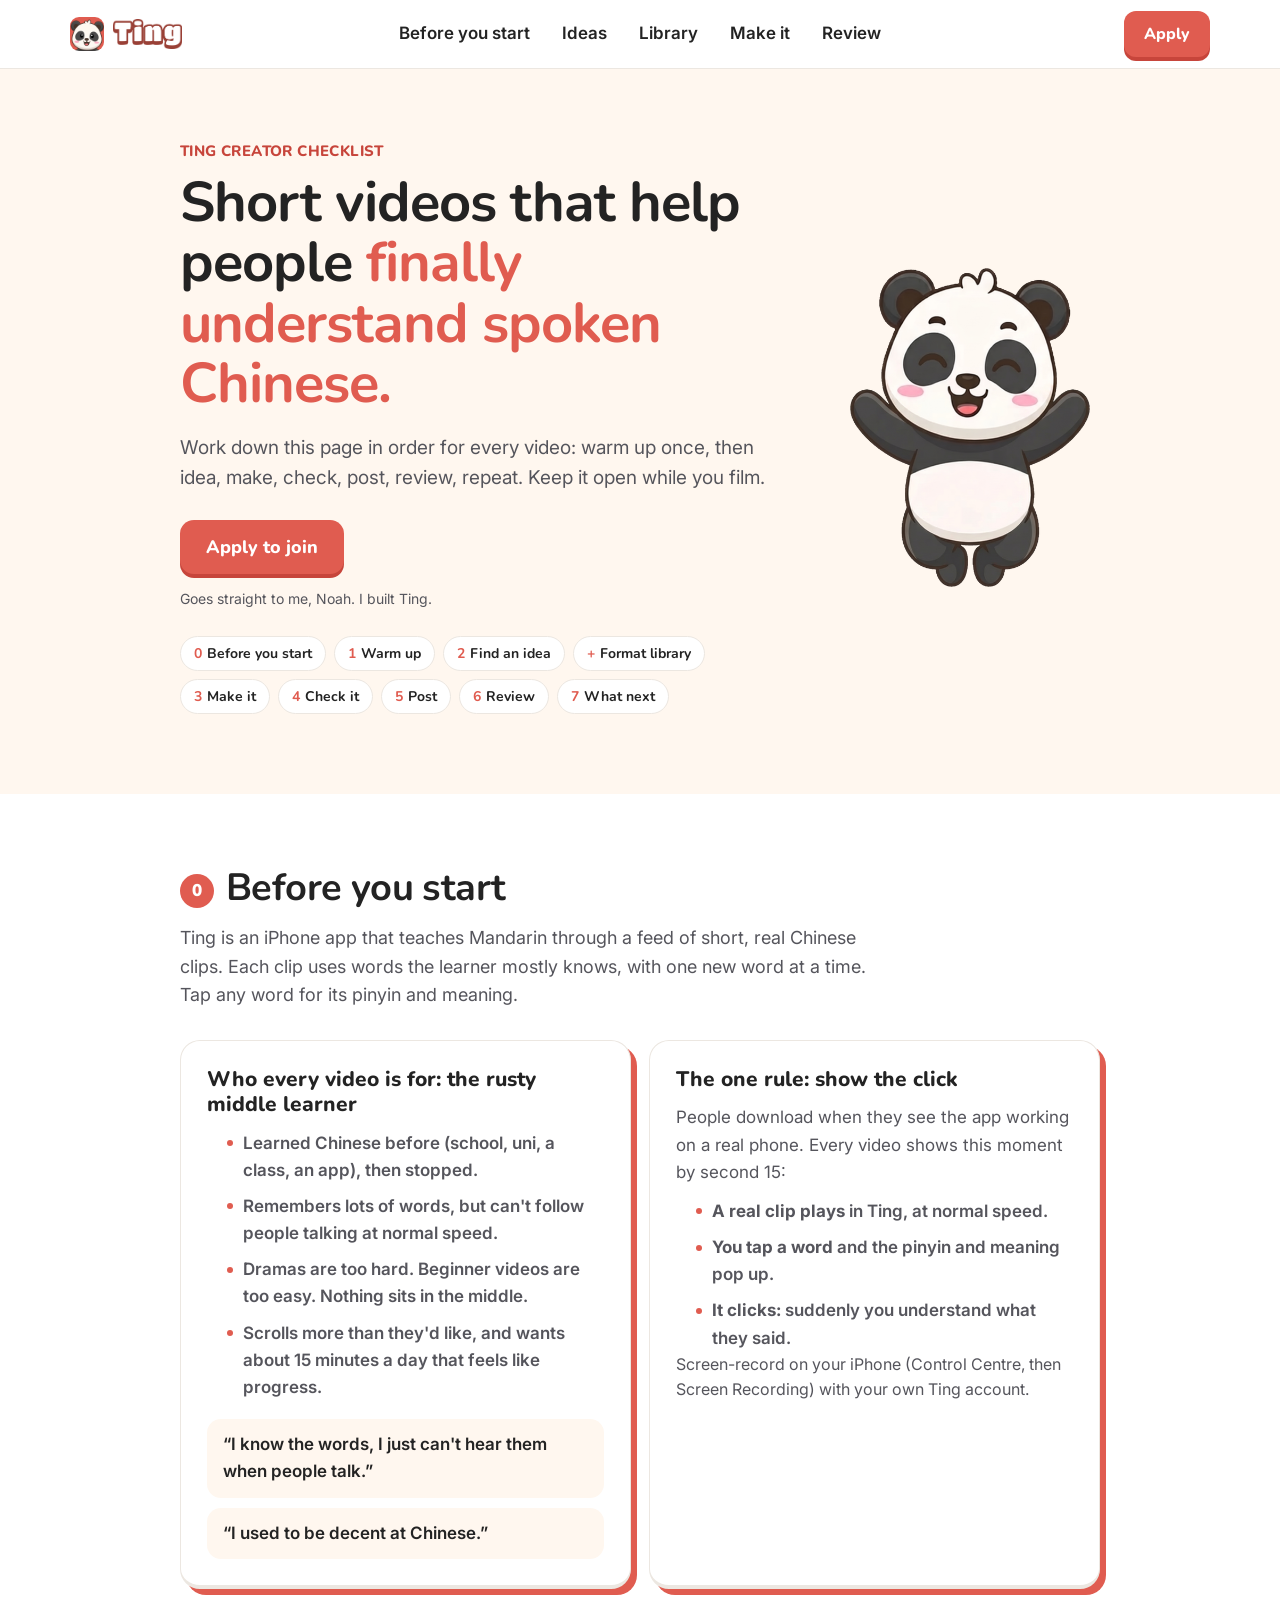
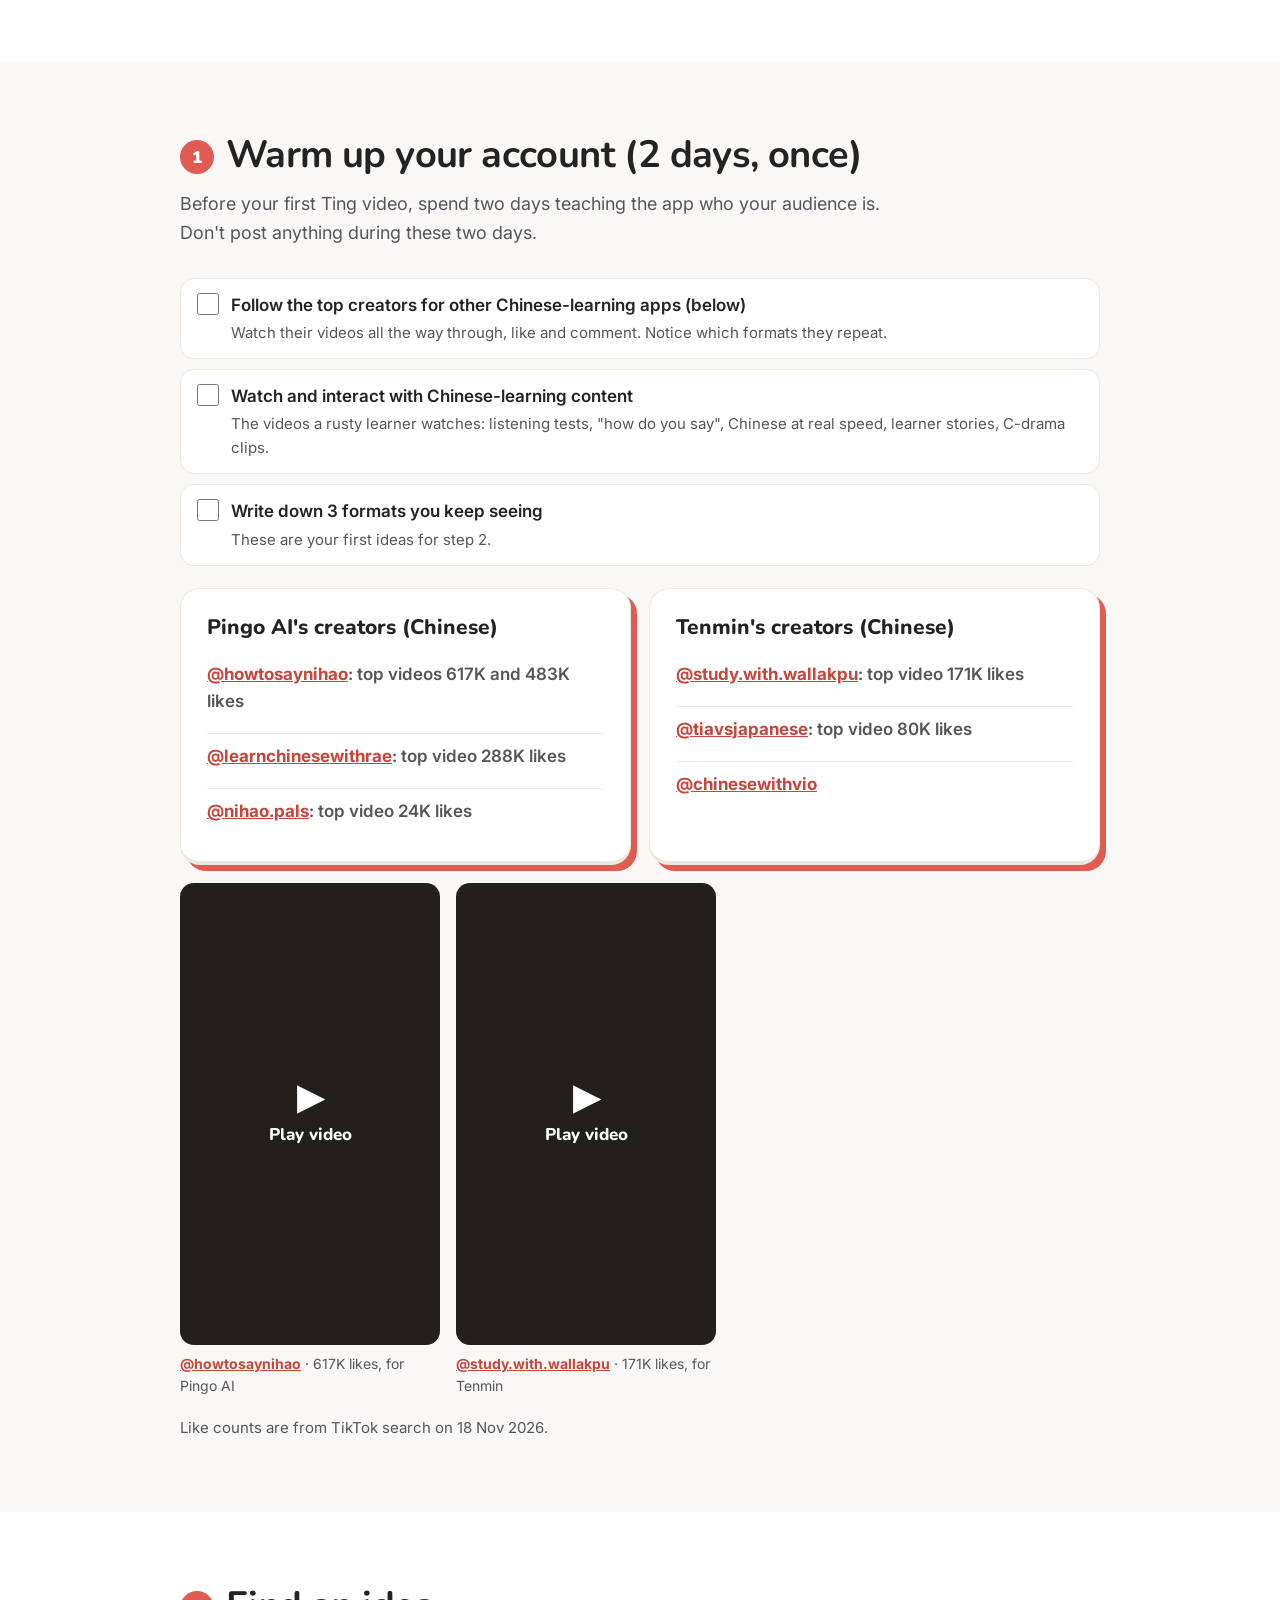
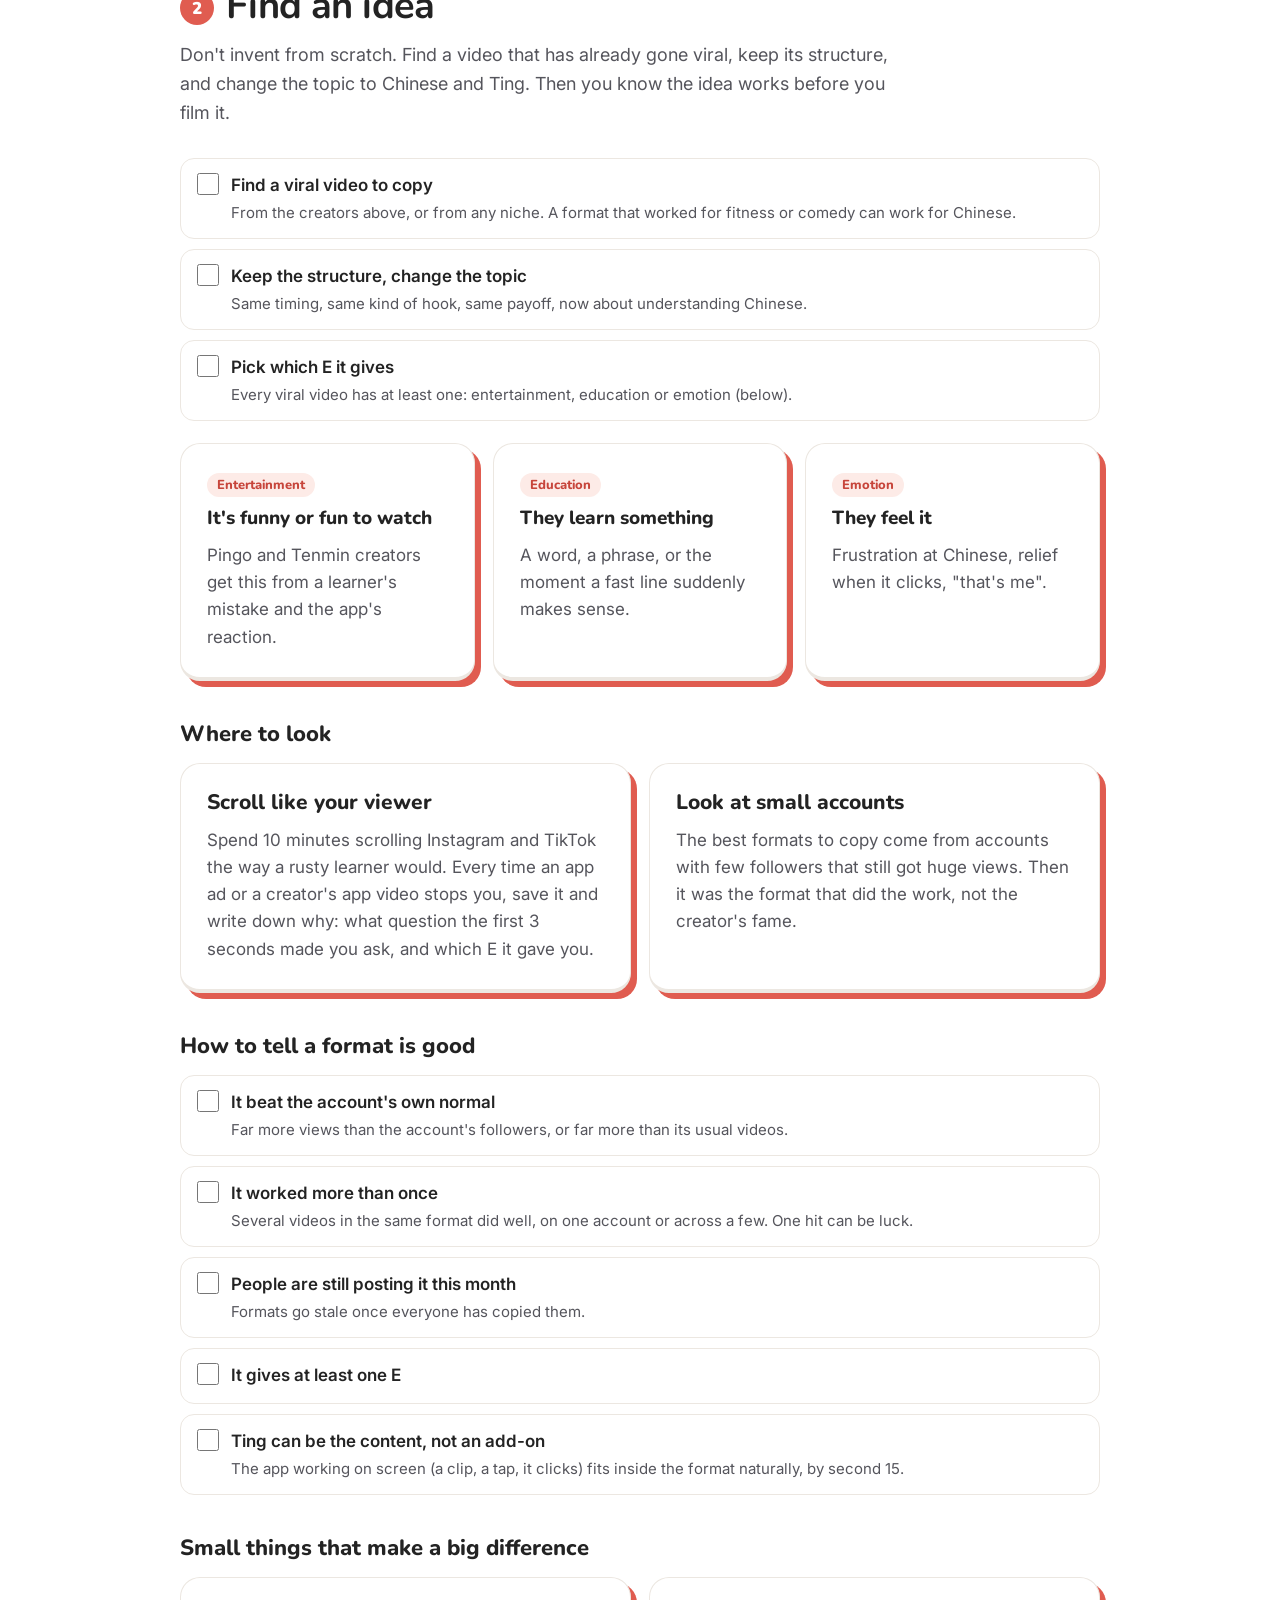
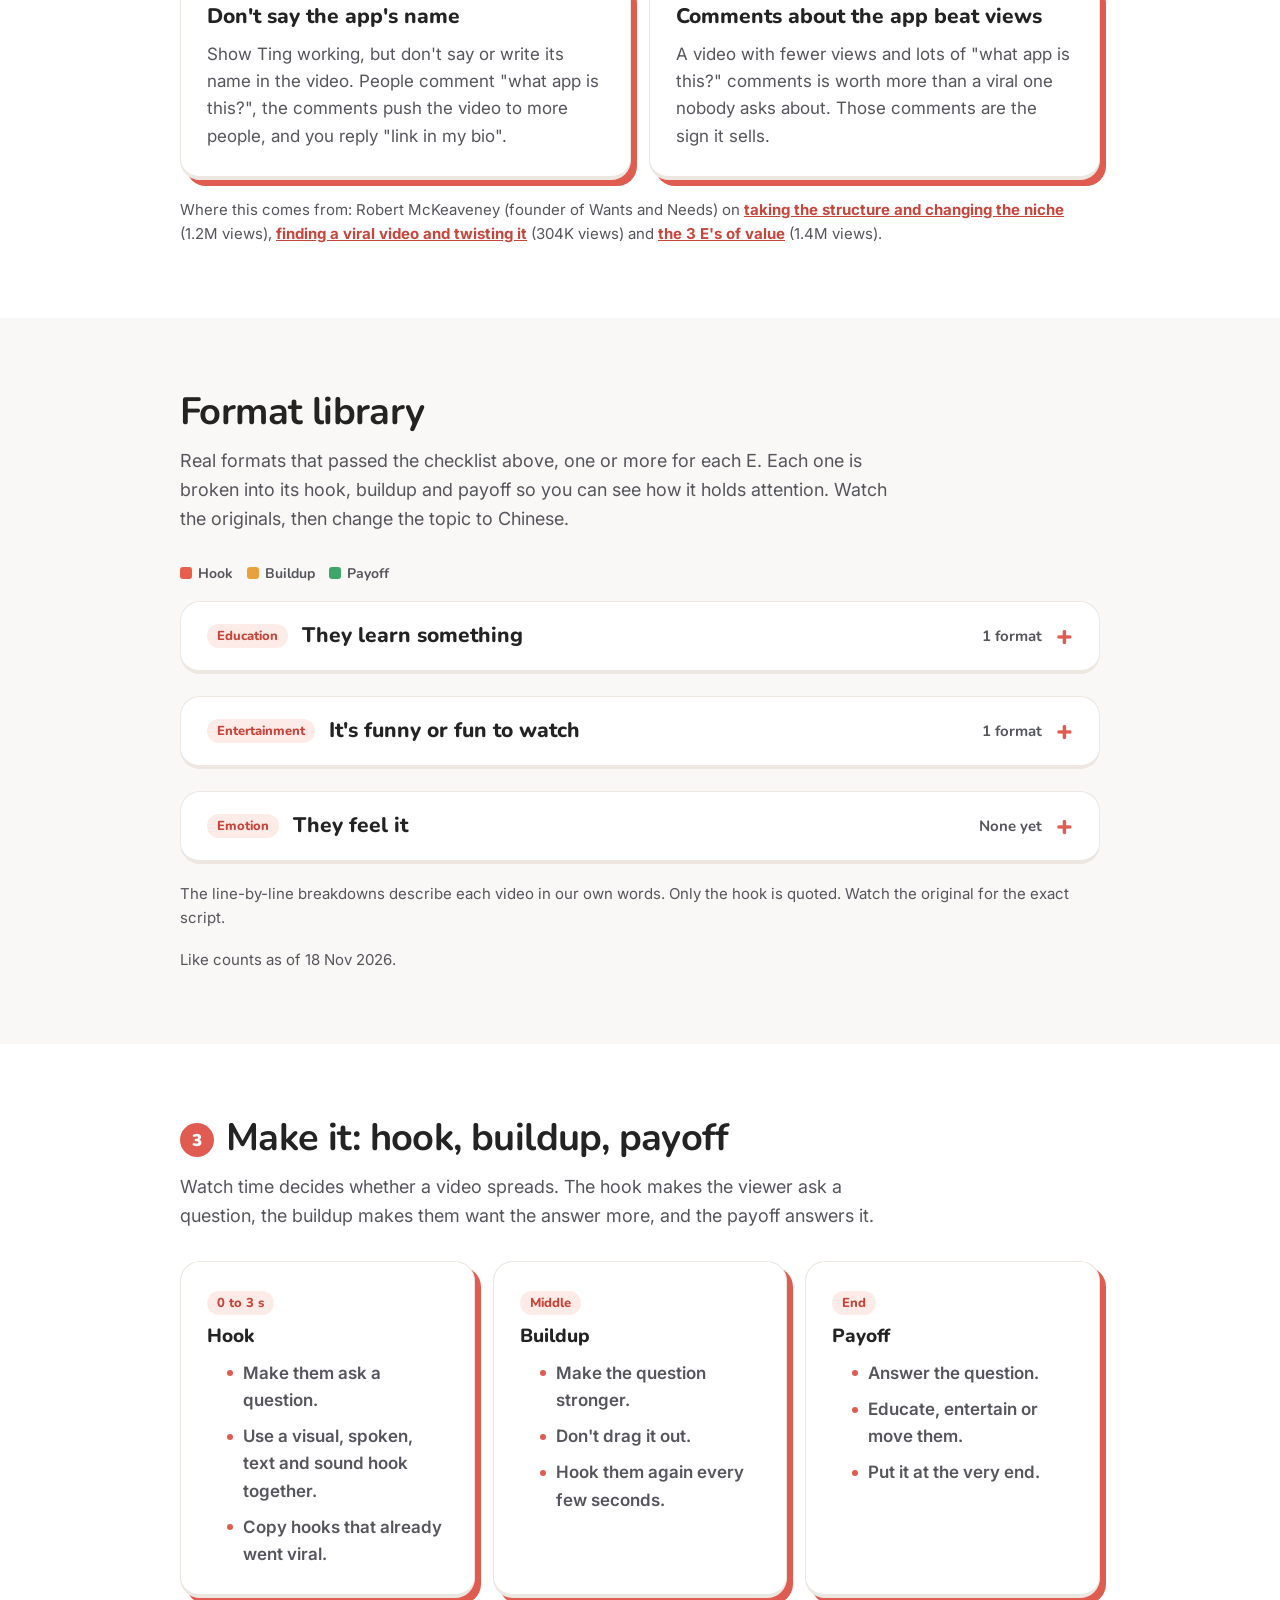
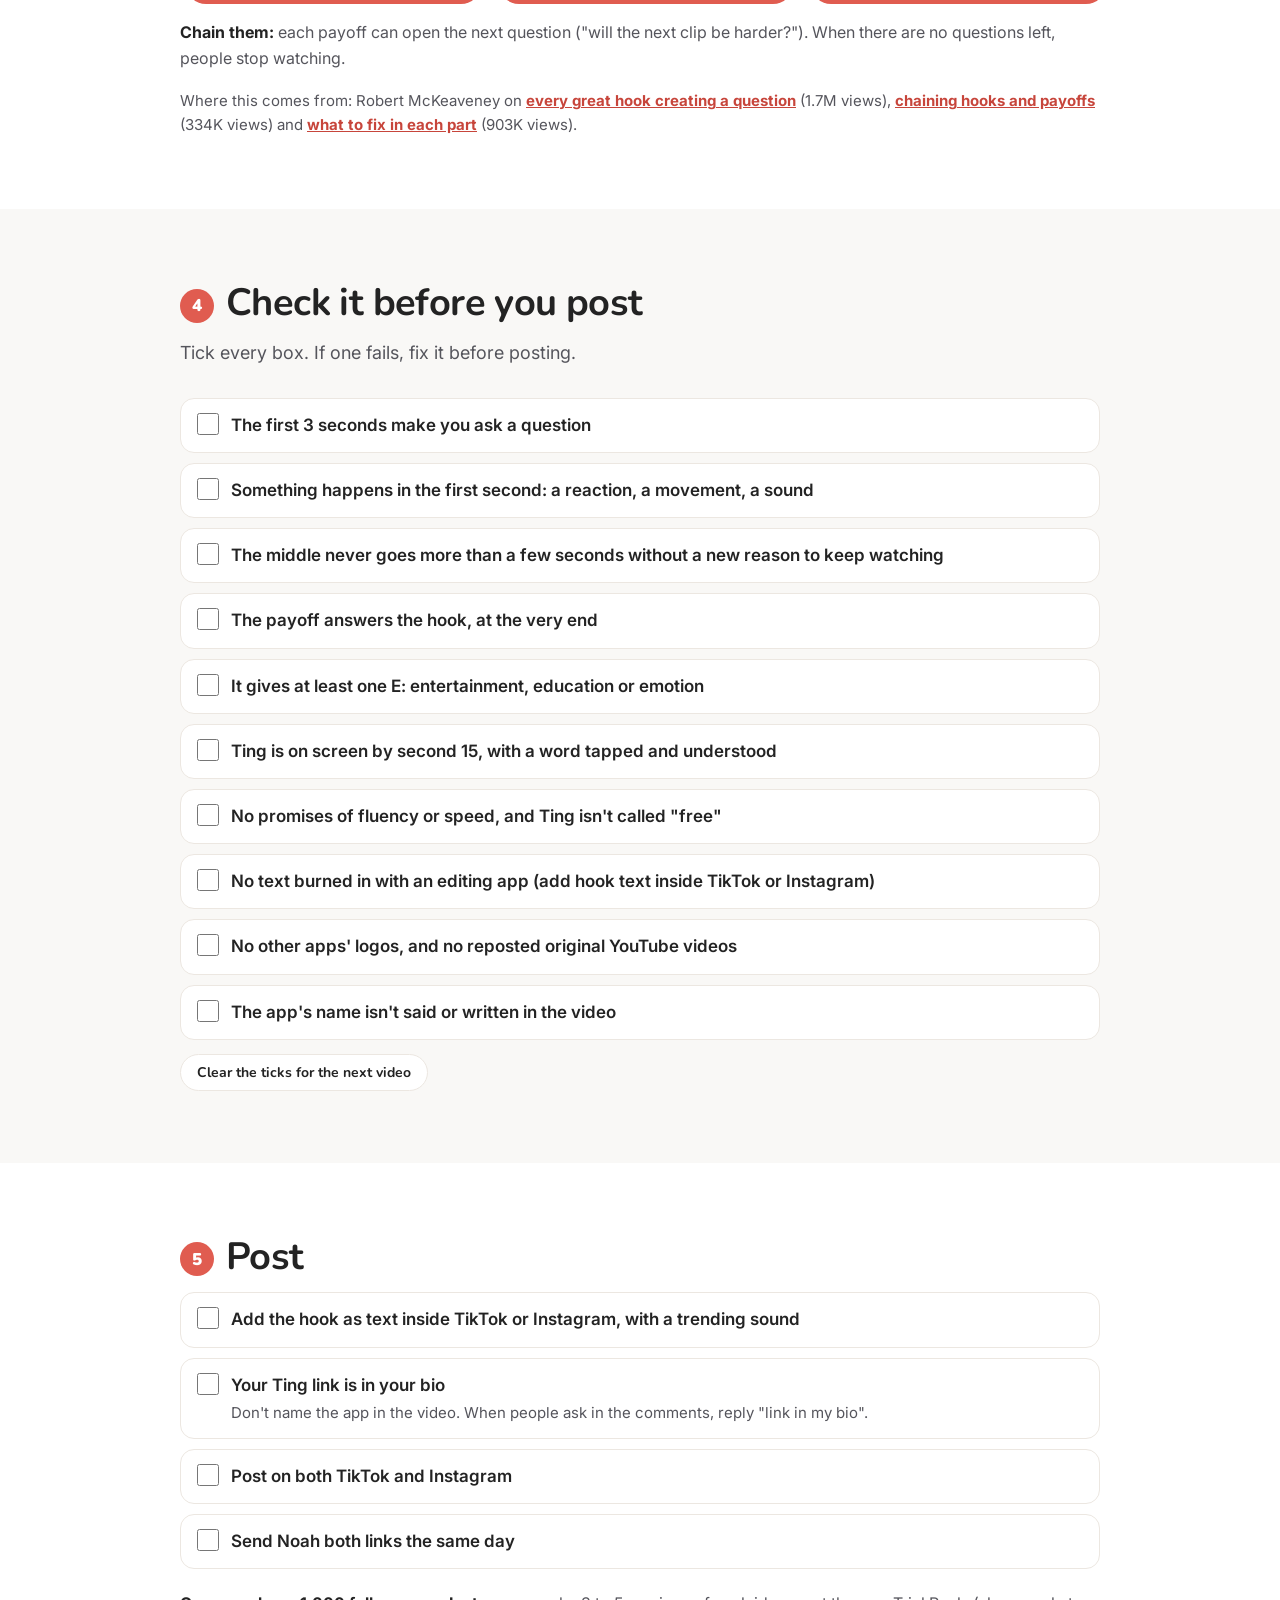
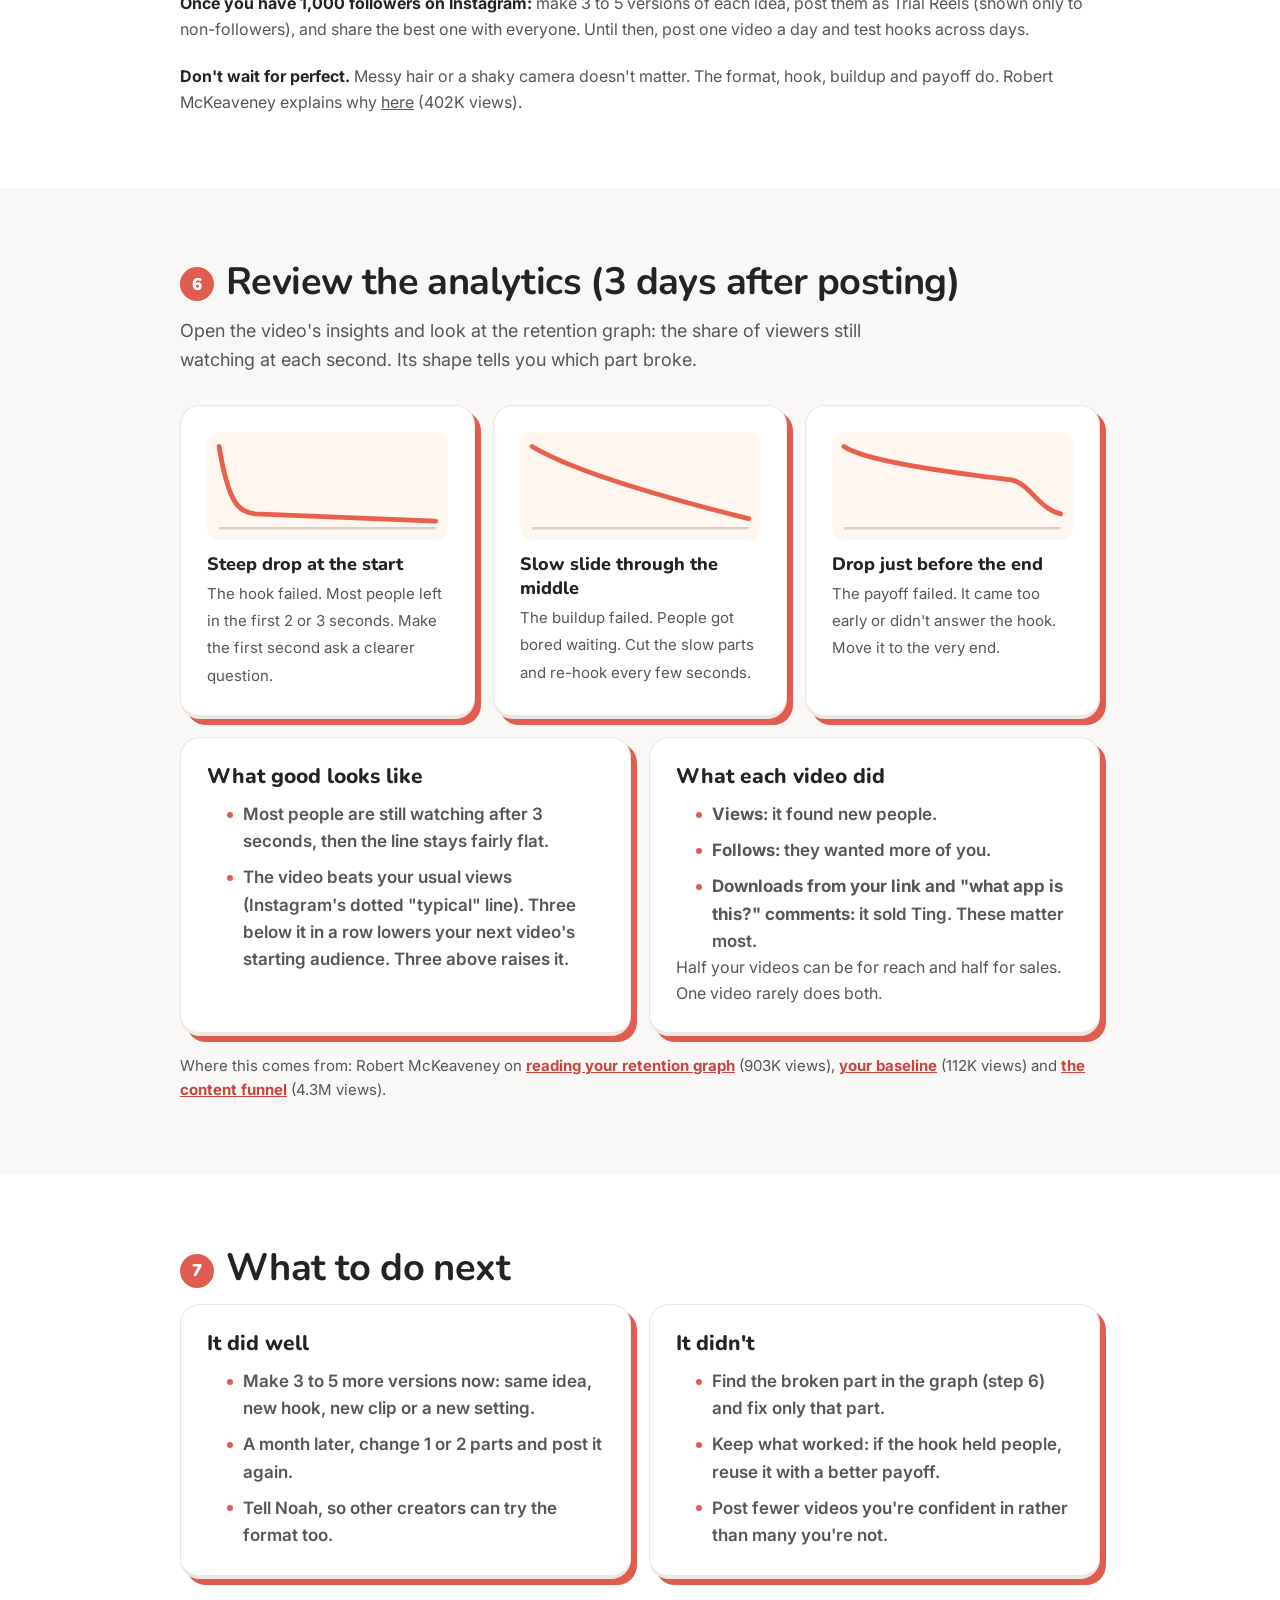
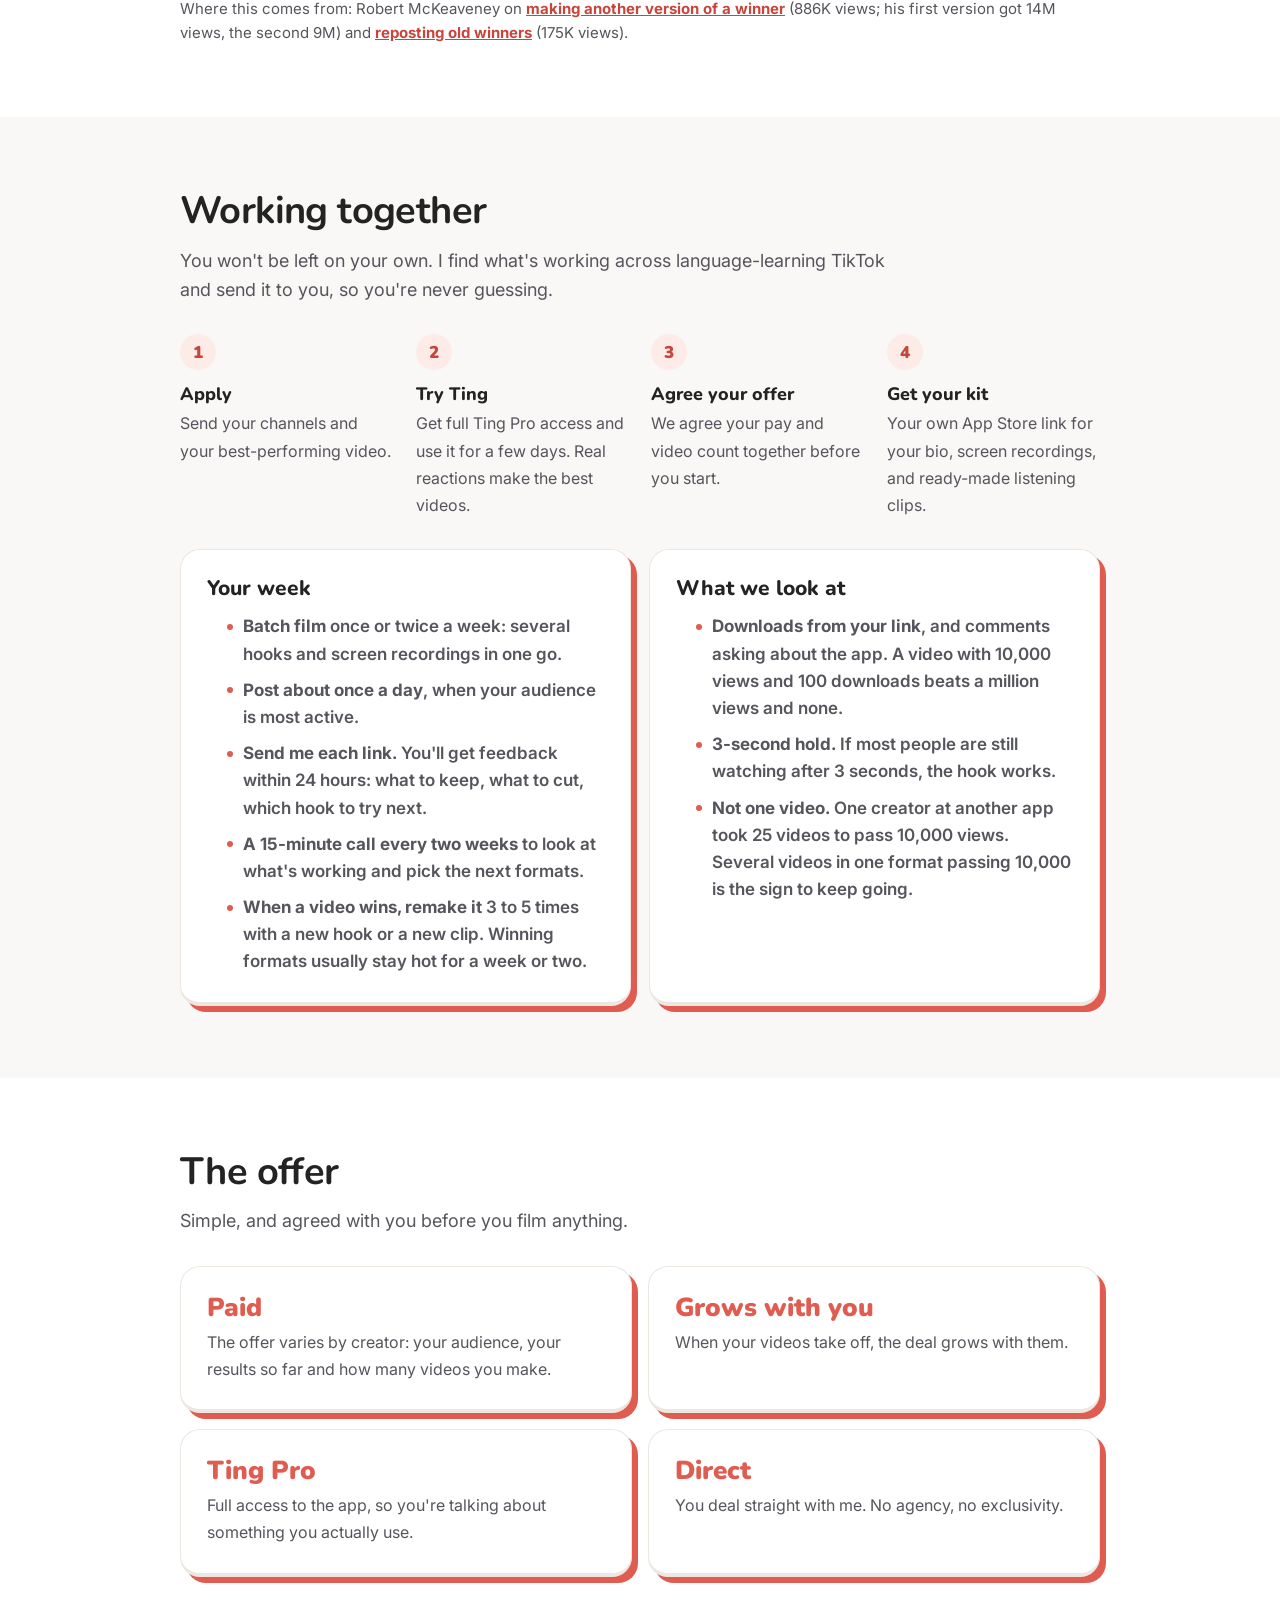
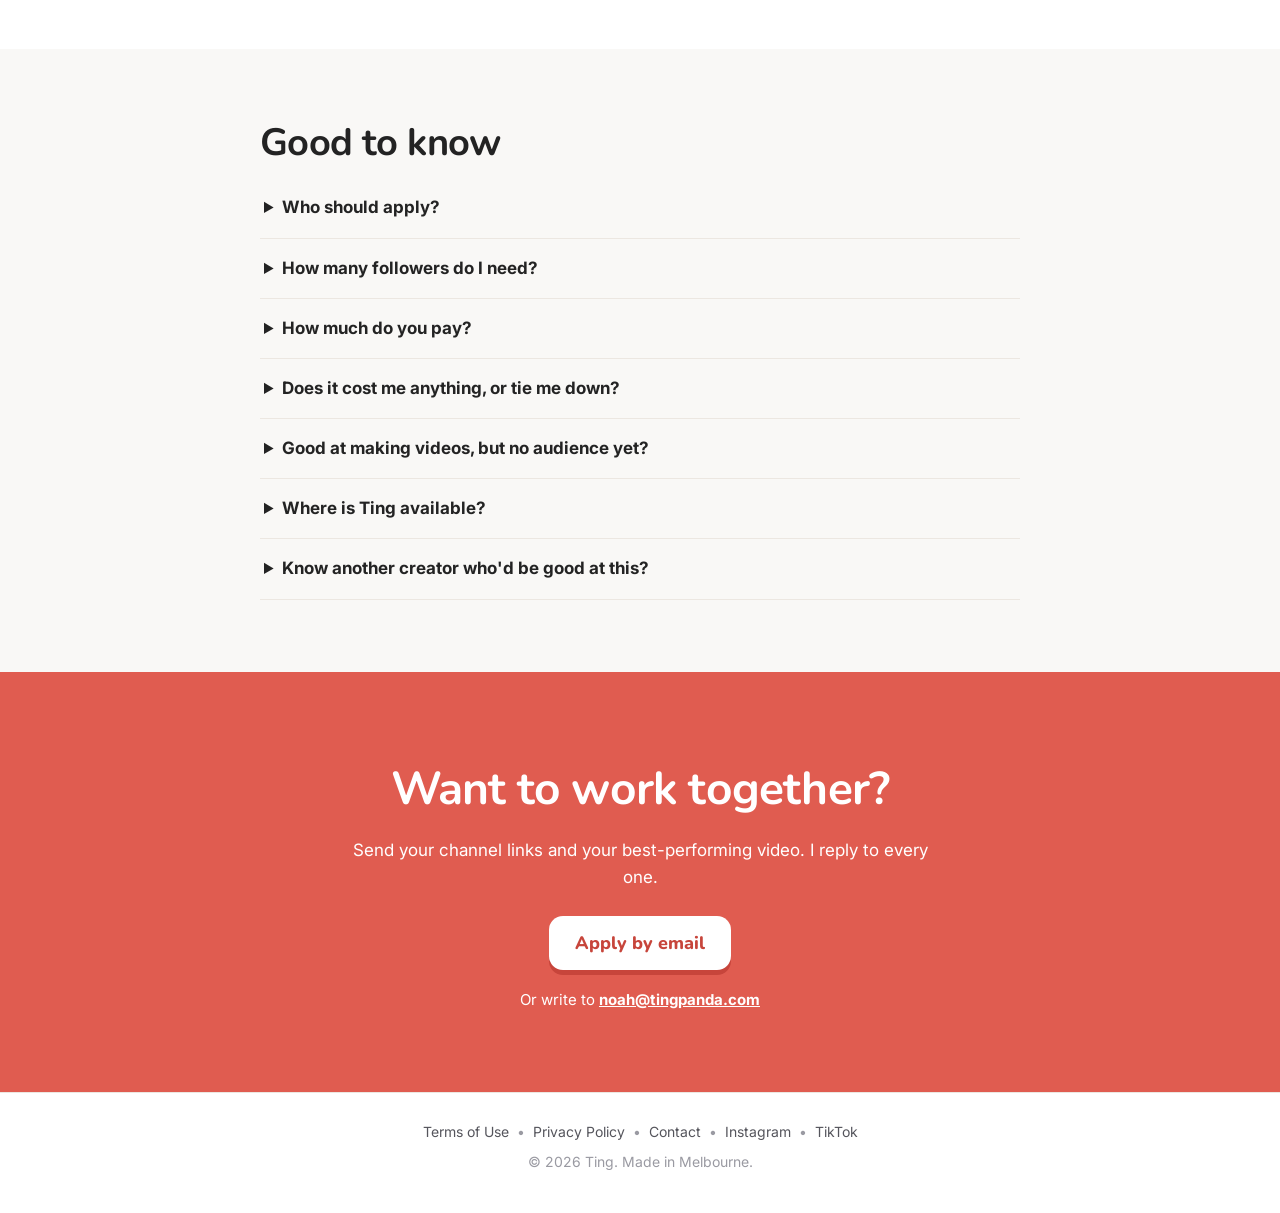
==== commit 76e94ec1: "Update website" ====
--- a/creators.html
+++ b/creators.html
@@ -165,6 +165,27 @@
   .ref.ig .ref-play, .ref.ig iframe { aspect-ratio: 28 / 62; }
   .empty { color: var(--ink-2); }
   @media (max-width: 860px) { .libgrid { grid-template-columns: 1fr; } }
+  .ebox { background: #fff; border: 1px solid var(--line); border-bottom-width: 4px; border-radius: 20px; }
+  .ebox > summary { cursor: pointer; list-style: none; display: flex; align-items: center; gap: 14px; padding: 20px 26px; }
+  .ebox > summary::-webkit-details-marker { display: none; }
+  .ebox > summary .tagline { margin: 0; }
+  .ebox > summary b { font: 800 21px/1.2 "Nunito", sans-serif; }
+  .ebox > summary .cnt { margin-left: auto; color: var(--ink-2); font: 700 15px "Nunito", sans-serif; }
+  .ebox > summary::after { content: "+"; flex: none; font: 900 28px/1 "Nunito", sans-serif; color: var(--coral); }
+  .ebox[open] > summary::after { content: "\2212"; }
+  .ebox-body { padding: 0 20px 20px; }
+  .ebox .fmt { margin: 0; background: var(--bg-3); border-bottom-width: 1px; }
+  .ebox .fmt + .fmt { margin-top: 12px; }
+  .tr { margin-top: 14px; border: 1px solid var(--line); border-radius: 14px; background: #fff; }
+  .tr summary { cursor: pointer; list-style: none; padding: 14px 18px; font: 800 16px "Nunito", sans-serif; display: flex; gap: 8px; align-items: center; }
+  .tr summary::-webkit-details-marker { display: none; }
+  .tr summary em { font-style: normal; color: var(--ink-2); font-weight: 700; }
+  .tr summary::after { content: "+"; margin-left: auto; font: 900 22px/1 "Nunito", sans-serif; color: var(--coral); }
+  .tr[open] summary::after { content: "\2212"; }
+  .tr .beats { padding: 0 18px 10px; display: block; }
+  .tr .beats td:first-child { width: 78px; }
+  .tr q { color: var(--ink); font-weight: 600; }
+  @media (max-width: 600px) { .ebox > summary { flex-wrap: wrap; gap: 6px 12px; padding: 18px 52px 18px 18px; position: relative; } .ebox > summary b { width: 100%; } .ebox > summary .cnt { margin-left: 0; width: 100%; } .ebox > summary::after { position: absolute; right: 18px; top: 18px; } .ebox-body { padding: 0 12px 14px; } }
 </style>
 </head>
 <body>
@@ -317,56 +338,119 @@
     <div class="key"><span class="h">Hook</span><span class="bu">Buildup</span><span class="po">Payoff</span></div>
     <div class="lib">
 
-      <div class="libfmt">
-        <span class="tagline">Education</span>
-        <h3>"Your brain on scrolling" explainer</h3>
-        <p class="ev">Talking to camera with a mic, a small picture over your head that changes every few seconds. Two different creators used the same script for two different apps, about 60 to 90 seconds long: 150K likes and 37K likes.</p>
-        <div class="libgrid">
-          <div>
-            <div class="tl">
-              <div class="h"><b>Hook<i>0 to 3 s</i></b><span>On-screen text says your intelligence is in danger, next to a brain scan. Spoken: a plea to send this to friends you love. The question: why is my brain in danger?</span></div>
-              <div class="bu"><b>Buildup 1: the shock fact<i>3 to 19 s</i></b><span>A study reported in a big newspaper linking heavy screen time in teenagers to early signs of brain decline. A new picture appears with each claim, which hooks you again.</span></div>
-              <div class="bu"><b>Buildup 2: "is this you?"<i>19 to 36 s</i></b><span>Three quick questions about your own phone habits, then the twist that this is withdrawal. It stops being about teenagers and becomes about you.</span></div>
-              <div class="bu"><b>Buildup 3: the explanation<i>36 to 61 s</i></b><span>Why it happens: the part of the brain that controls impulses keeps developing until about 25, and short videos flood it with dopamine. This is the education.</span></div>
-              <div class="bu"><b>The turn<i>61 to 72 s</i></b><span>Don't throw your phone away, that's a fight you'll lose. Instead, use the habit you already have. The new question: how?</span></div>
-              <div class="po"><b>Payoff: the swap<i>72 to 89 s</i></b><span>The app is the answer: the same scrolling, but you're learning something. The 150K version never says the app's name and asks you to comment a word to get it. The 37K version names the app and shows it on screen.</span></div>
+      <details class="ebox">
+        <summary><span class="tagline">Education</span><b>They learn something</b><span class="cnt">1 format</span></summary>
+        <div class="ebox-body">
+
+          <details class="fmt">
+            <summary><div><b>"Your brain on scrolling" explainer</b><span>60 to 90 s, talking to camera · 150K and 37K likes</span></div></summary>
+            <div class="fmt-body">
+              <p class="ev">Talking to camera with a mic, a small picture over your head that changes every few seconds. Two different creators used the same script for two different apps.</p>
+              <div class="libgrid">
+                <div>
+                  <div class="tl">
+                    <div class="h"><b>Hook<i>0 to 3 s</i></b><span>On-screen text says your intelligence is in danger, next to a brain scan. Spoken: a plea to send this to friends you love. The question: why is my brain in danger?</span></div>
+                    <div class="bu"><b>Buildup 1: the shock fact<i>3 to 19 s</i></b><span>A study reported in a big newspaper linking heavy screen time in teenagers to early signs of brain decline. A new picture appears with each claim, which hooks you again.</span></div>
+                    <div class="bu"><b>Buildup 2: "is this you?"<i>19 to 36 s</i></b><span>Three quick questions about your own phone habits, then the twist that this is withdrawal. It stops being about teenagers and becomes about you.</span></div>
+                    <div class="bu"><b>Buildup 3: the explanation<i>36 to 61 s</i></b><span>Why it happens: the part of the brain that controls impulses keeps developing until about 25, and short videos flood it with dopamine. This is the education.</span></div>
+                    <div class="bu"><b>The turn<i>61 to 72 s</i></b><span>Don't throw your phone away, that's a fight you'll lose. Instead, use the habit you already have. The new question: how?</span></div>
+                    <div class="po"><b>Payoff: the swap<i>72 to 89 s</i></b><span>The app is the answer: the same scrolling, but you're learning something. The 150K version never says the app's name and asks you to comment a word to get it. The 37K version names the app and shows it on screen.</span></div>
+                  </div>
+                  <p class="ting"><b>For Ting:</b> the same worry about scrolling, and the payoff is swapping it for a feed of real Chinese clips. Only quote a study you've checked yourself.</p>
+                </div>
+                <div class="librefs">
+                  <figure class="ref ig"><button class="ref-play" type="button" data-src="https://www.instagram.com/reel/DZ0I_oKNdDL/embed/" data-title="Reference video by @improvewithkate" aria-label="Play reference video by @improvewithkate"><span>▶</span>Play video</button><figcaption><a href="https://www.instagram.com/reel/DZ0I_oKNdDL/" target="_blank" rel="noopener">@improvewithkate</a> · 150K likes, app not named</figcaption></figure>
+                  <figure class="ref ig"><button class="ref-play" type="button" data-src="https://www.instagram.com/reel/DdfsYsVPv7S/embed/" data-title="Reference video by @jsandro.lockedin" aria-label="Play reference video by @jsandro.lockedin"><span>▶</span>Play video</button><figcaption><a href="https://www.instagram.com/reel/DdfsYsVPv7S/" target="_blank" rel="noopener">@jsandro.lockedin</a> · 37K likes, app named</figcaption></figure>
+                </div>
+              </div>
+            <details class="tr">
+              <summary>Line by line: @improvewithkate <em>89 s</em></summary>
+              <table class="beats">
+              <tr><td>0–3 s</td><td>Hook, quoted exactly: <q>If you love your friends, please send them this right now.</q> On screen: your intelligence is in danger.</td></tr>
+              <tr><td>3–19 s</td><td>Cites a study reported in the New York Times: teenagers with heavy screen time show brain markers like early-stage Alzheimer's (memory loss, cognitive decline), in kids as young as 16.</td></tr>
+              <tr><td>19–23 s</td><td>Gives it a frightening clinical name.</td></tr>
+              <tr><td>23–32 s</td><td>Three "is this you?" questions: reaching for your phone before saying good morning, snapping when it's taken away, not being able to sit still without it.</td></tr>
+              <tr><td>32–36 s</td><td>The reframe: that isn't attitude, it's withdrawal, and withdrawal means addiction.</td></tr>
+              <tr><td>36–48 s</td><td>The explanation: the front of the brain that handles impulses, emotions and decisions keeps developing until about 25.</td></tr>
+              <tr><td>48–61 s</td><td>Short videos flood it with dopamine so often it can't develop properly, and you're watching it happen.</td></tr>
+              <tr><td>61–66 s</td><td>The turn: don't put your phone away, that's a fight you'll lose.</td></tr>
+              <tr><td>66–74 s</td><td>Instead, use the same reward loop: the same scrolling, the same dopamine.</td></tr>
+              <tr><td>74–86 s</td><td>But the feed is easy educational content taken from real books, in the format your brain already wants.</td></tr>
+              <tr><td>86–89 s</td><td>Call to action: comment a keyword and she'll send you the app. The app is never named.</td></tr>
+              </table>
+            </details>
+            <details class="tr">
+              <summary>Line by line: @jsandro.lockedin <em>62 s</em></summary>
+              <table class="beats">
+              <tr><td>0–3 s</td><td>Hook: the same line, word for word, as the video above.</td></tr>
+              <tr><td>3–17 s</td><td>The same study, reworded slightly, now including young adults.</td></tr>
+              <tr><td>17–24 s</td><td>The three questions are rewritten for adults: it's harder to concentrate at work than a few years ago, you need to scroll to fall asleep, you can't sit still without your phone.</td></tr>
+              <tr><td>24–27 s</td><td>The reframe: that isn't normal, it's dependence, and dependence means addiction.</td></tr>
+              <tr><td>27–42 s</td><td>The same brain explanation: the phone rewires you to put scrolling ahead of your own goals.</td></tr>
+              <tr><td>42–46 s</td><td>The turn: don't take the phone away, it's a fight you won't win.</td></tr>
+              <tr><td>46–58 s</td><td>The payoff names a screen-time app that blocks distracting apps and checks in before you open social media.</td></tr>
+              <tr><td>58–62 s</td><td>A personal recommendation and "try it out".</td></tr>
+              </table>
+            </details>
             </div>
-            <p class="ting"><b>For Ting:</b> the same worry about scrolling, and the payoff is swapping it for a feed of real Chinese clips. Only quote a study you've checked yourself.</p>
-          </div>
-          <div class="librefs">
-            <figure class="ref ig"><button class="ref-play" type="button" data-src="https://www.instagram.com/reel/DZ0I_oKNdDL/embed/" data-title="Reference video by @improvewithkate" aria-label="Play reference video by @improvewithkate"><span>▶</span>Play video</button><figcaption><a href="https://www.instagram.com/reel/DZ0I_oKNdDL/" target="_blank" rel="noopener">@improvewithkate</a> · 150K likes, app not named</figcaption></figure>
-            <figure class="ref ig"><button class="ref-play" type="button" data-src="https://www.instagram.com/reel/DdfsYsVPv7S/embed/" data-title="Reference video by @jsandro.lockedin" aria-label="Play reference video by @jsandro.lockedin"><span>▶</span>Play video</button><figcaption><a href="https://www.instagram.com/reel/DdfsYsVPv7S/" target="_blank" rel="noopener">@jsandro.lockedin</a> · 37K likes, app named</figcaption></figure>
-          </div>
+          </details>
+
         </div>
-      </div>
-
-      <div class="libfmt">
-        <span class="tagline">Entertainment</span>
-        <h3>"While they're out ___ btw:"</h3>
-        <p class="ev">One line of text, no talking, a trending sound, under 10 seconds. Two different creators: 360K likes ("partying") and 140K likes ("studying").</p>
-        <div class="libgrid">
-          <div>
-            <div class="tl">
-              <div class="h"><b>Hook<i>0 to 2 s</i></b><span>The text line over someone who looks completely locked in at a desk, phone in hand. It sets up a "grind while others rest" story. The question: what is he working so hard on?</span></div>
-              <div class="bu"><b>Buildup<i>2 to 5 s</i></b><span>The camera moves in or over the shoulder. He stays serious and focused, so the tension holds.</span></div>
-              <div class="po"><b>Payoff<i>5 to 8 s</i></b><span>The phone screen: he's just doomscrolling. The joke is the gap between the serious setup and the reality. It's short enough that people watch it again.</span></div>
+      </details>
+
+      <details class="ebox">
+        <summary><span class="tagline">Entertainment</span><b>It's funny or fun to watch</b><span class="cnt">1 format</span></summary>
+        <div class="ebox-body">
+
+          <details class="fmt">
+            <summary><div><b>"While they're out ___ btw:"</b><span>Under 10 s, no talking · 360K and 140K likes</span></div></summary>
+            <div class="fmt-body">
+              <p class="ev">One line of text, no talking, a trending sound, under 10 seconds. Two different creators: "partying" and "studying".</p>
+              <div class="libgrid">
+                <div>
+                  <div class="tl">
+                    <div class="h"><b>Hook<i>0 to 2 s</i></b><span>The text line over someone who looks completely locked in at a desk, phone in hand. It sets up a "grind while others rest" story. The question: what is he working so hard on?</span></div>
+                    <div class="bu"><b>Buildup<i>2 to 5 s</i></b><span>The camera moves in or over the shoulder. He stays serious and focused, so the tension holds.</span></div>
+                    <div class="po"><b>Payoff<i>5 to 8 s</i></b><span>The phone screen: he's just doomscrolling. The joke is the gap between the serious setup and the reality. It's short enough that people watch it again.</span></div>
+                  </div>
+                  <p class="ting"><b>For Ting:</b> Ting's feed looks exactly like doomscrolling. Same setup, but the screen shows real Chinese clips: the twist is he really is getting ahead.</p>
+                </div>
+                <div class="librefs">
+                  <figure class="ref ig"><button class="ref-play" type="button" data-src="https://www.instagram.com/reel/De2wHe8xxOw/embed/" data-title="Reference video by @smallspinale" aria-label="Play reference video by @smallspinale"><span>▶</span>Play video</button><figcaption><a href="https://www.instagram.com/reel/De2wHe8xxOw/" target="_blank" rel="noopener">@smallspinale</a> · 360K likes</figcaption></figure>
+                  <figure class="ref ig"><button class="ref-play" type="button" data-src="https://www.instagram.com/reel/De4w0XjvpoQ/embed/" data-title="Reference video by @veidobabyy" aria-label="Play reference video by @veidobabyy"><span>▶</span>Play video</button><figcaption><a href="https://www.instagram.com/reel/De4w0XjvpoQ/" target="_blank" rel="noopener">@veidobabyy</a> · 140K likes</figcaption></figure>
+                </div>
+              </div>
+            <details class="tr">
+              <summary>Line by line: @smallspinale <em>8 s</em></summary>
+              <table class="beats">
+              <tr><td>0–2 s</td><td>No one speaks. Text on screen: while they're out partying. Underneath, he looks completely locked in at a desk, phone in hand. The audio is a trending meme sound.</td></tr>
+              <tr><td>2–5 s</td><td>The camera pushes in. The sound builds and he stays dead serious.</td></tr>
+              <tr><td>5–8 s</td><td>The reveal: his phone screen shows he's only doomscrolling. The caption makes the joke again: the feed won't scroll itself.</td></tr>
+              </table>
+            </details>
+            <details class="tr">
+              <summary>Line by line: @veidobabyy <em>7 s</em></summary>
+              <table class="beats">
+              <tr><td>0–2 s</td><td>No one speaks. The same text setup with "studying" instead of "partying", over someone locked in. The audio is a different trending sound, one dramatic word.</td></tr>
+              <tr><td>2–5 s</td><td>A slow push in. The serious face holds the tension.</td></tr>
+              <tr><td>5–7 s</td><td>The reveal: doomscrolling. At 7 seconds it ends before you've decided to swipe, so it plays again.</td></tr>
+              </table>
+            </details>
             </div>
-            <p class="ting"><b>For Ting:</b> Ting's feed looks exactly like doomscrolling. Same setup, but the screen shows real Chinese clips: the twist is he really is getting ahead.</p>
-          </div>
-          <div class="librefs">
-            <figure class="ref ig"><button class="ref-play" type="button" data-src="https://www.instagram.com/reel/De2wHe8xxOw/embed/" data-title="Reference video by @smallspinale" aria-label="Play reference video by @smallspinale"><span>▶</span>Play video</button><figcaption><a href="https://www.instagram.com/reel/De2wHe8xxOw/" target="_blank" rel="noopener">@smallspinale</a> · 360K likes</figcaption></figure>
-            <figure class="ref ig"><button class="ref-play" type="button" data-src="https://www.instagram.com/reel/De4w0XjvpoQ/embed/" data-title="Reference video by @veidobabyy" aria-label="Play reference video by @veidobabyy"><span>▶</span>Play video</button><figcaption><a href="https://www.instagram.com/reel/De4w0XjvpoQ/" target="_blank" rel="noopener">@veidobabyy</a> · 140K likes</figcaption></figure>
-          </div>
+          </details>
+
         </div>
-      </div>
-
-      <div class="libfmt">
-        <span class="tagline">Emotion</span>
-        <h3>None yet</h3>
-        <p class="empty">Found one that passes the checklist? Send it to Noah and it goes here.</p>
-      </div>
-
-    </div>
+      </details>
+
+      <details class="ebox">
+        <summary><span class="tagline">Emotion</span><b>They feel it</b><span class="cnt">None yet</span></summary>
+        <div class="ebox-body">
+          <p class="empty">Found one that passes the checklist? Send it to Noah and it goes here.</p>
+        </div>
+      </details>
+
+    </div>
+    <p class="src">The line-by-line breakdowns describe each video in our own words. Only the hook is quoted. Watch the original for the exact script.</p>
     <p class="src">Like counts as of 18 Nov 2026.</p>
   </div>
 </section>
@@ -559,7 +643,7 @@
   });
 }
 document.querySelectorAll(".ref-play").forEach(play);
-document.querySelectorAll(".fmt").forEach(function (d) {
+document.querySelectorAll(".fmt, .ebox").forEach(function (d) {
   d.addEventListener("toggle", function () {
     if (d.open) return;
     d.querySelectorAll(".ref iframe").forEach(function (f) {
